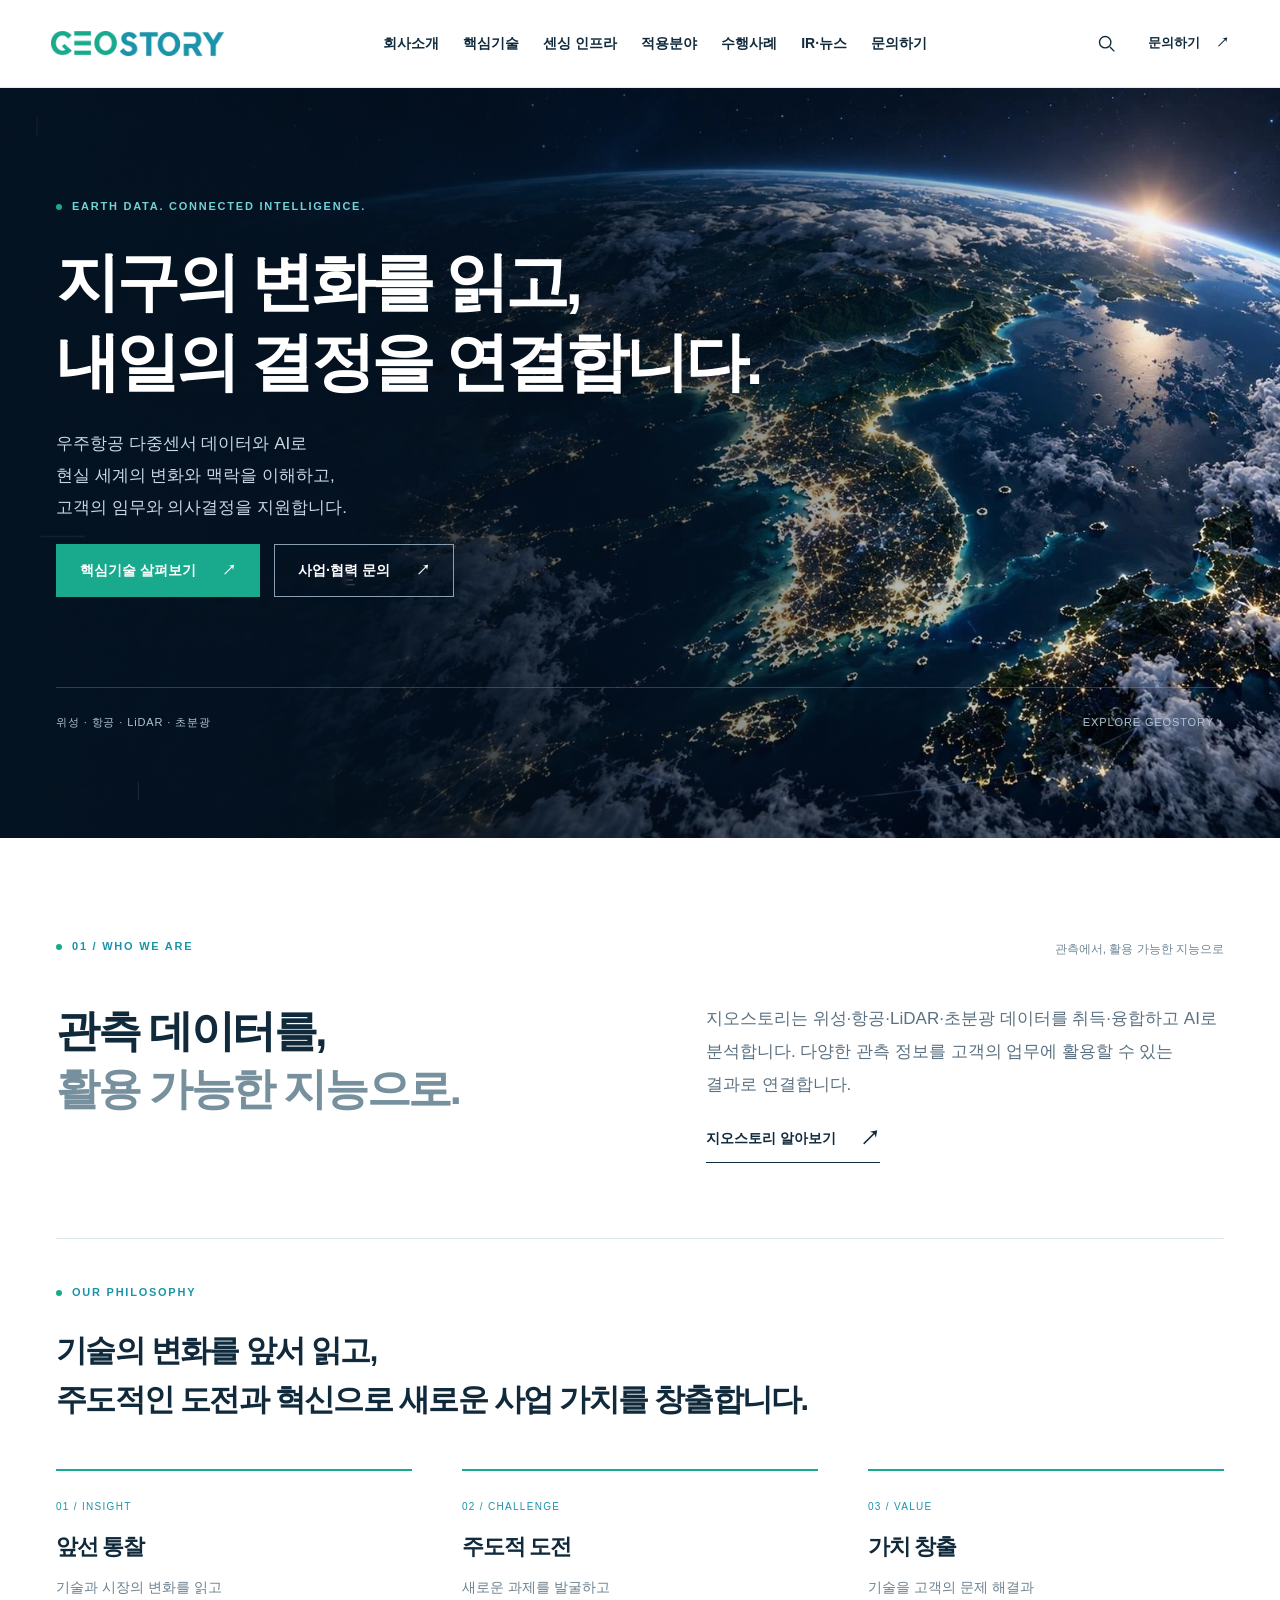
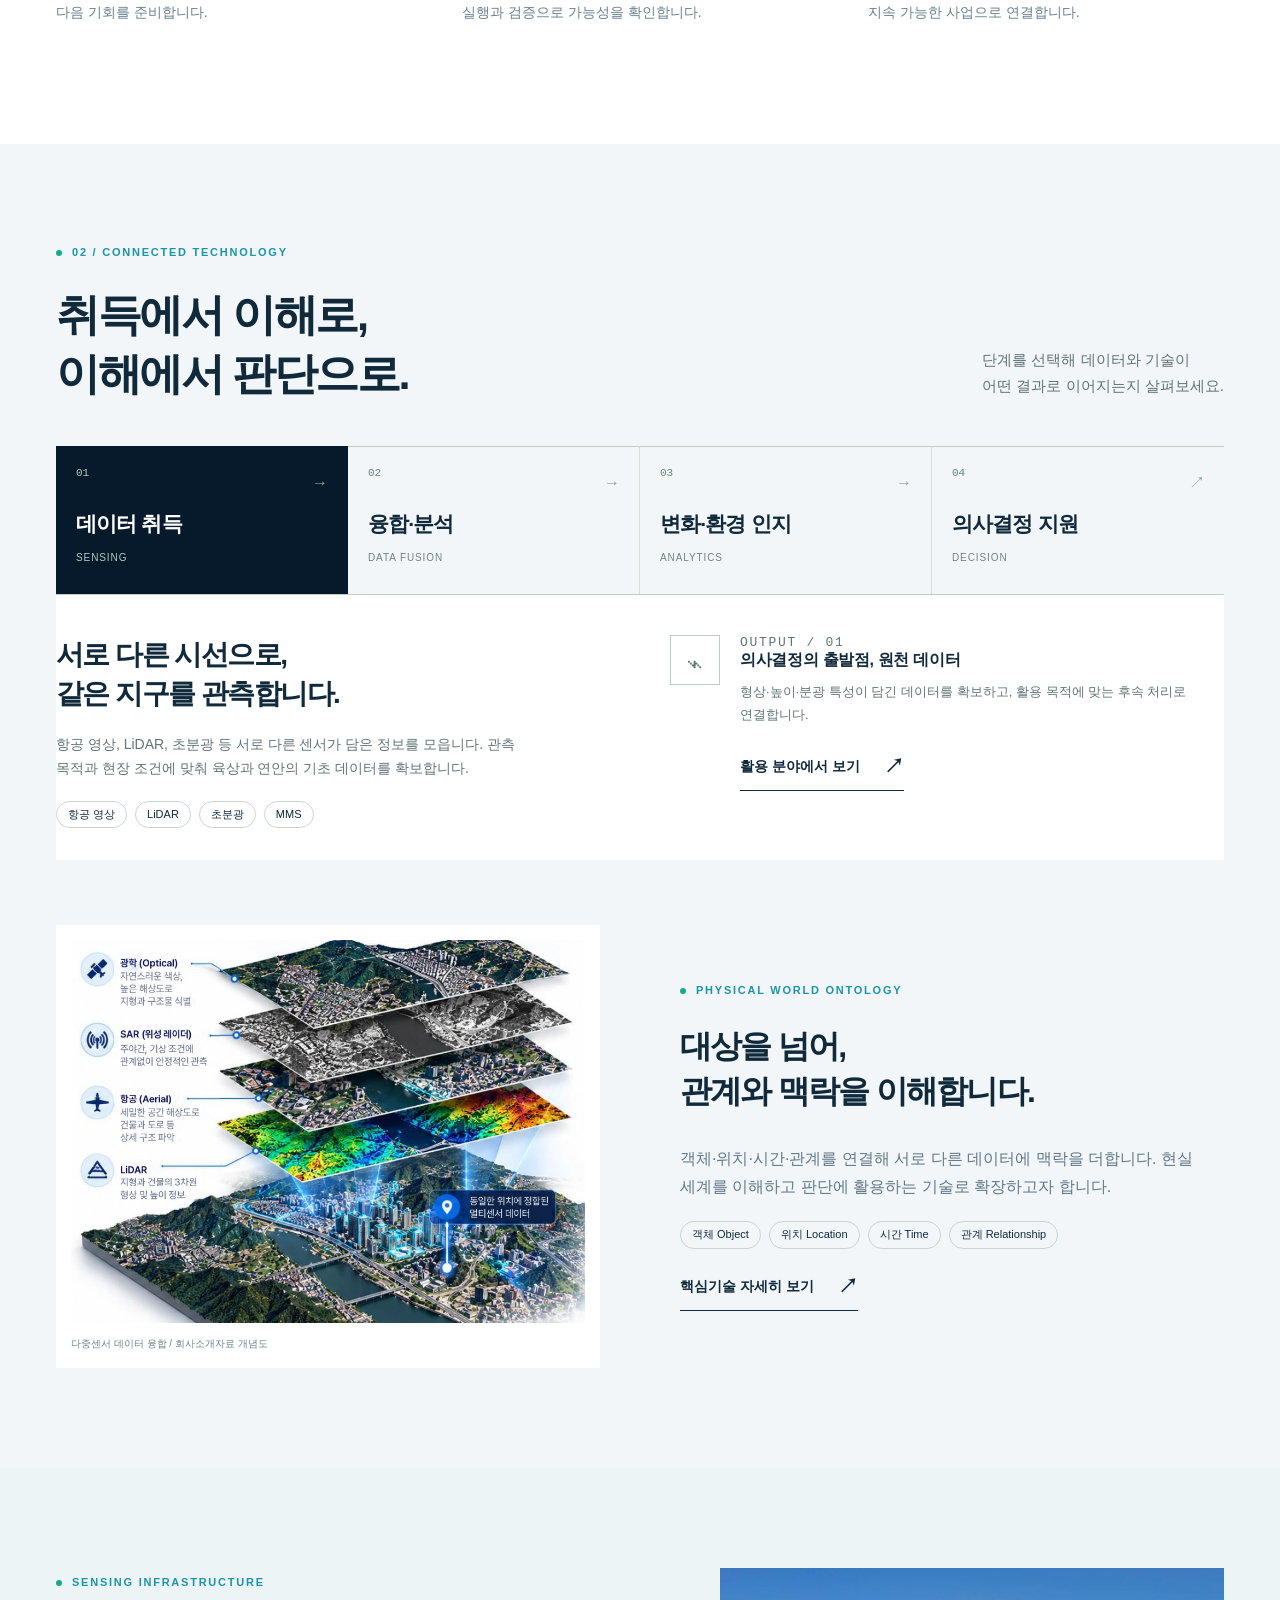
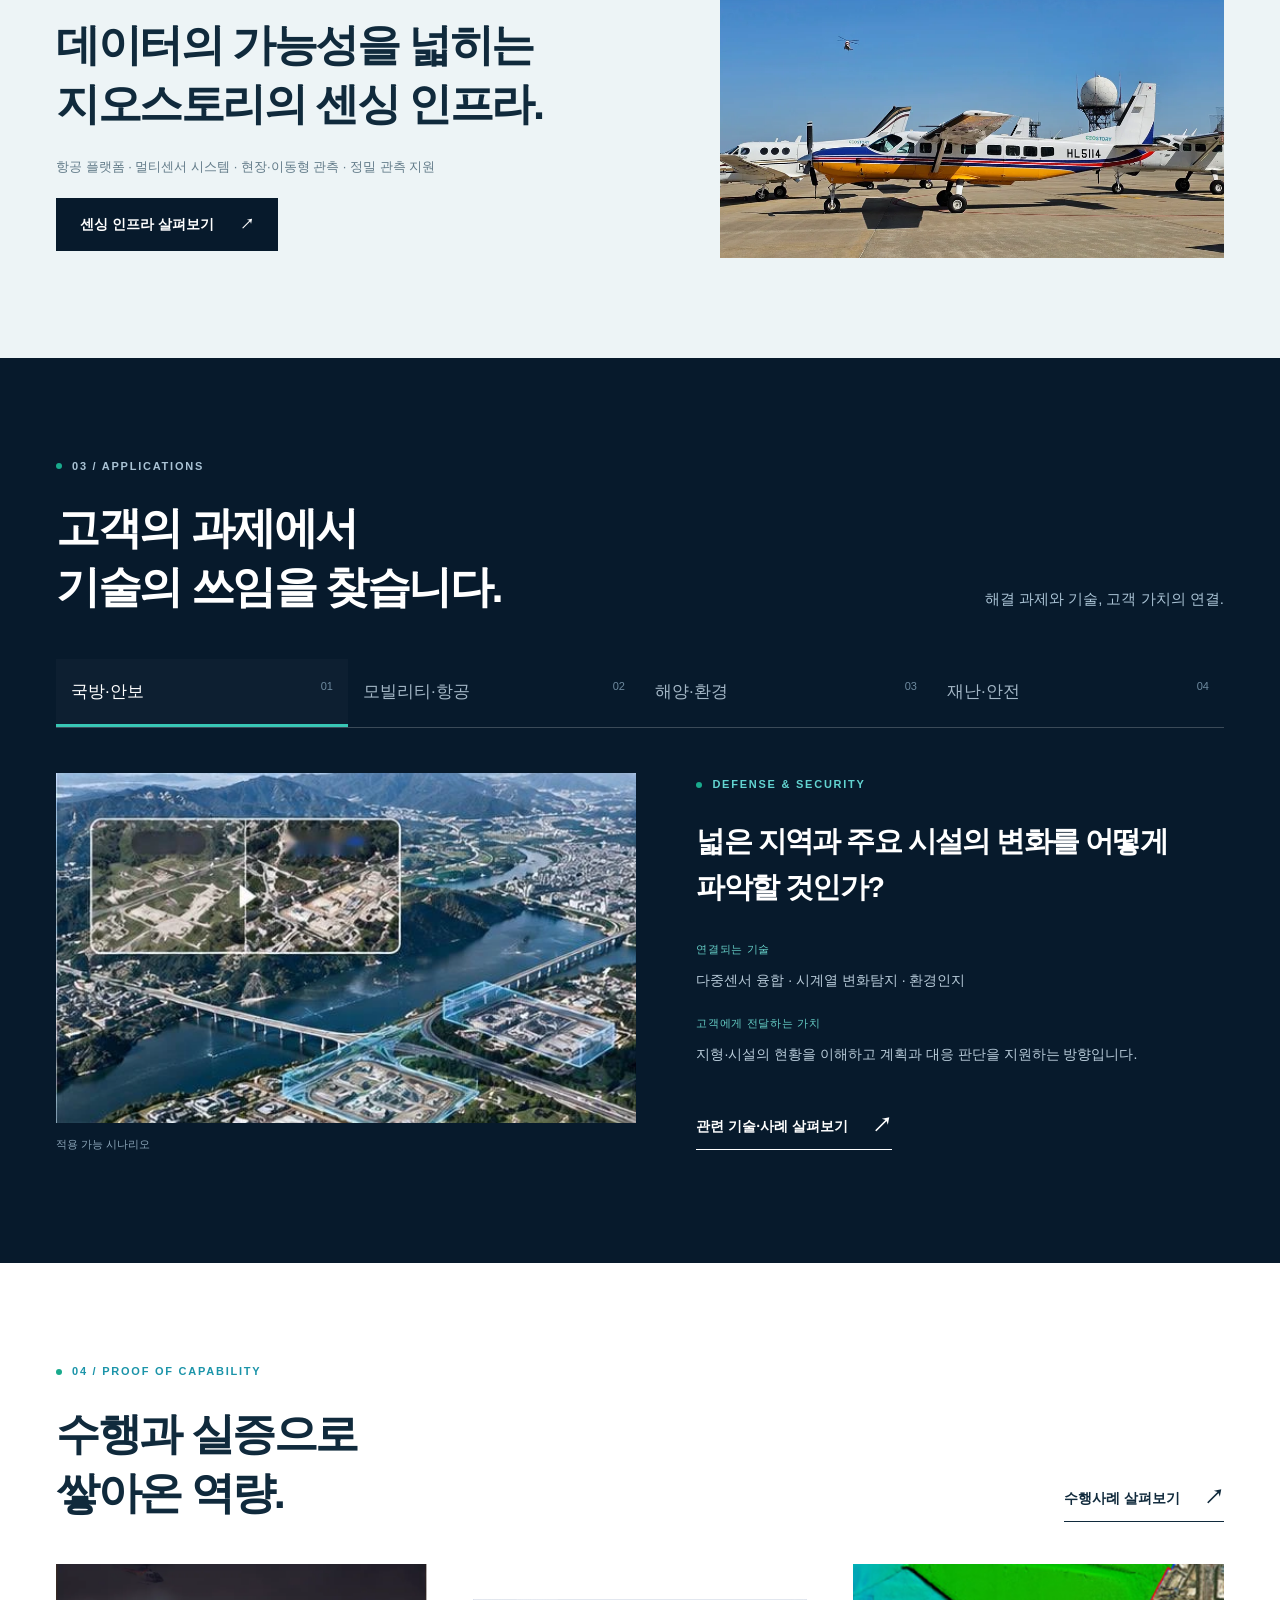
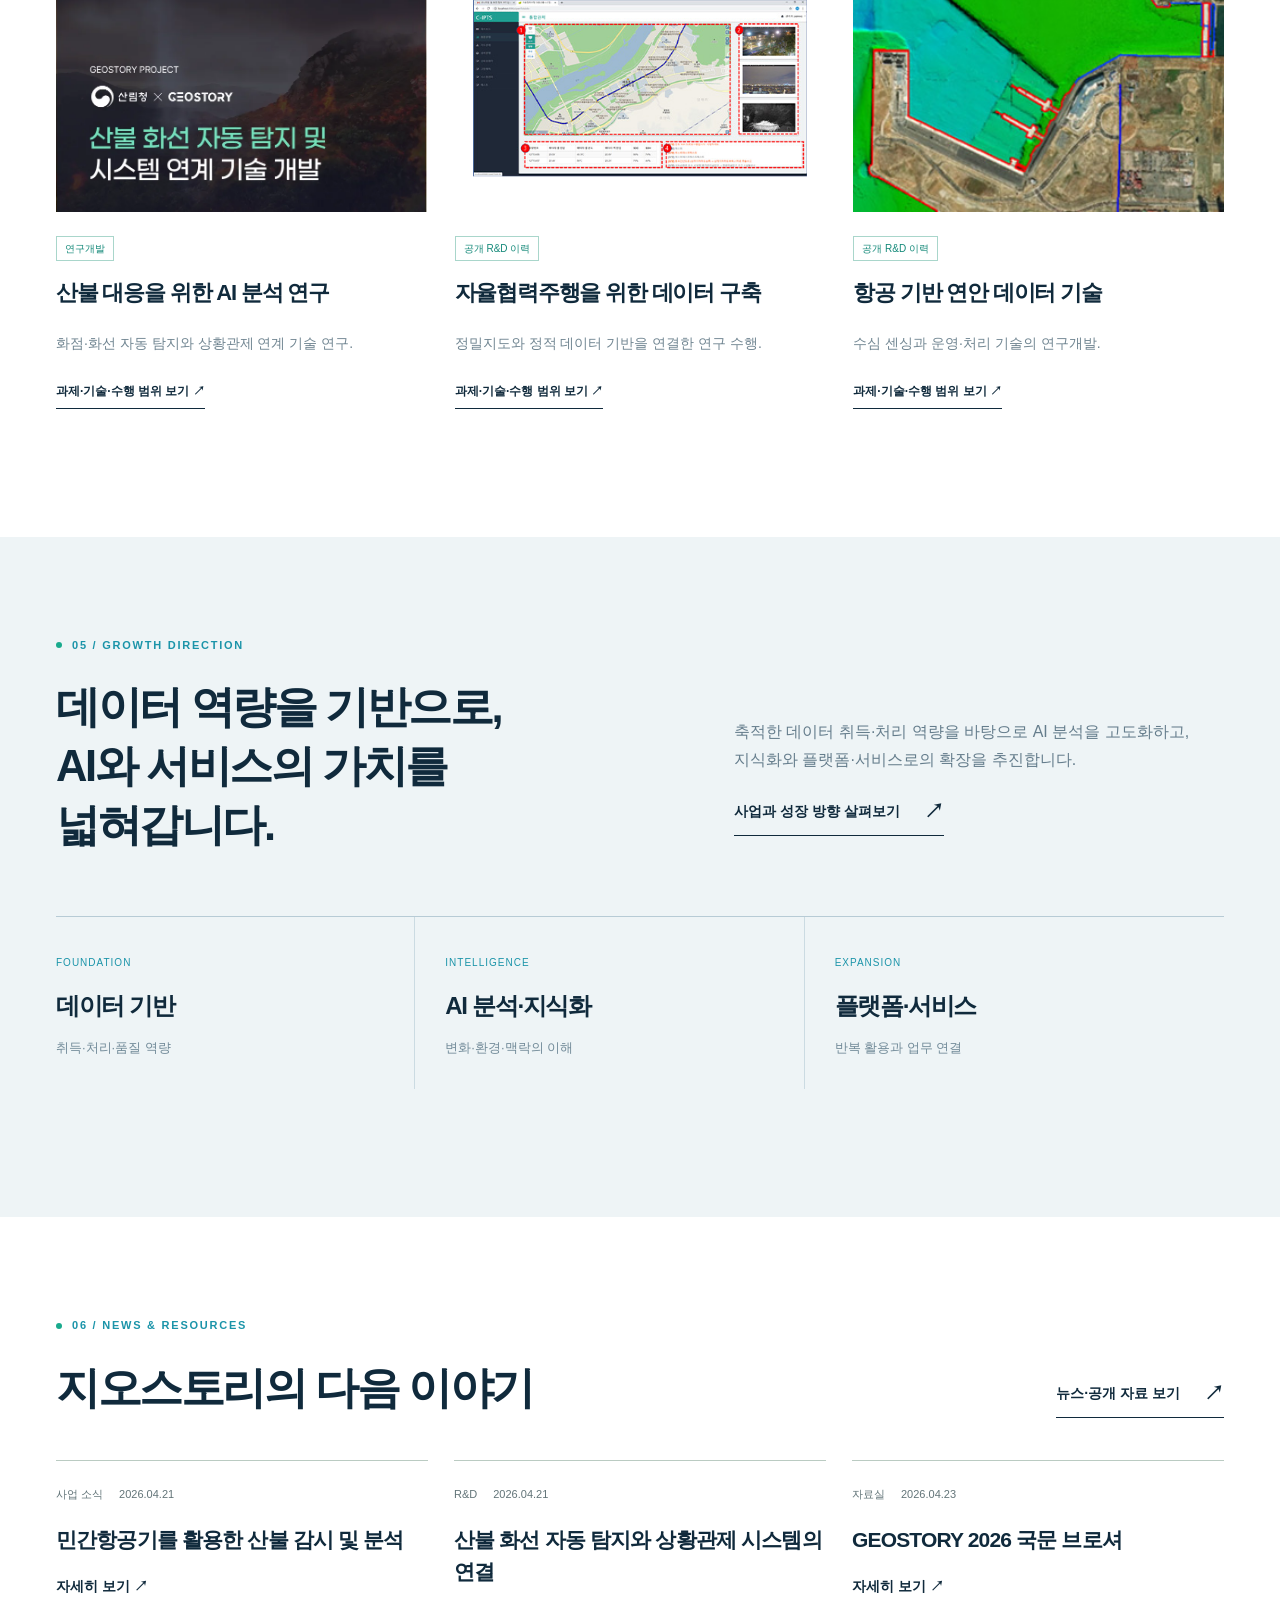
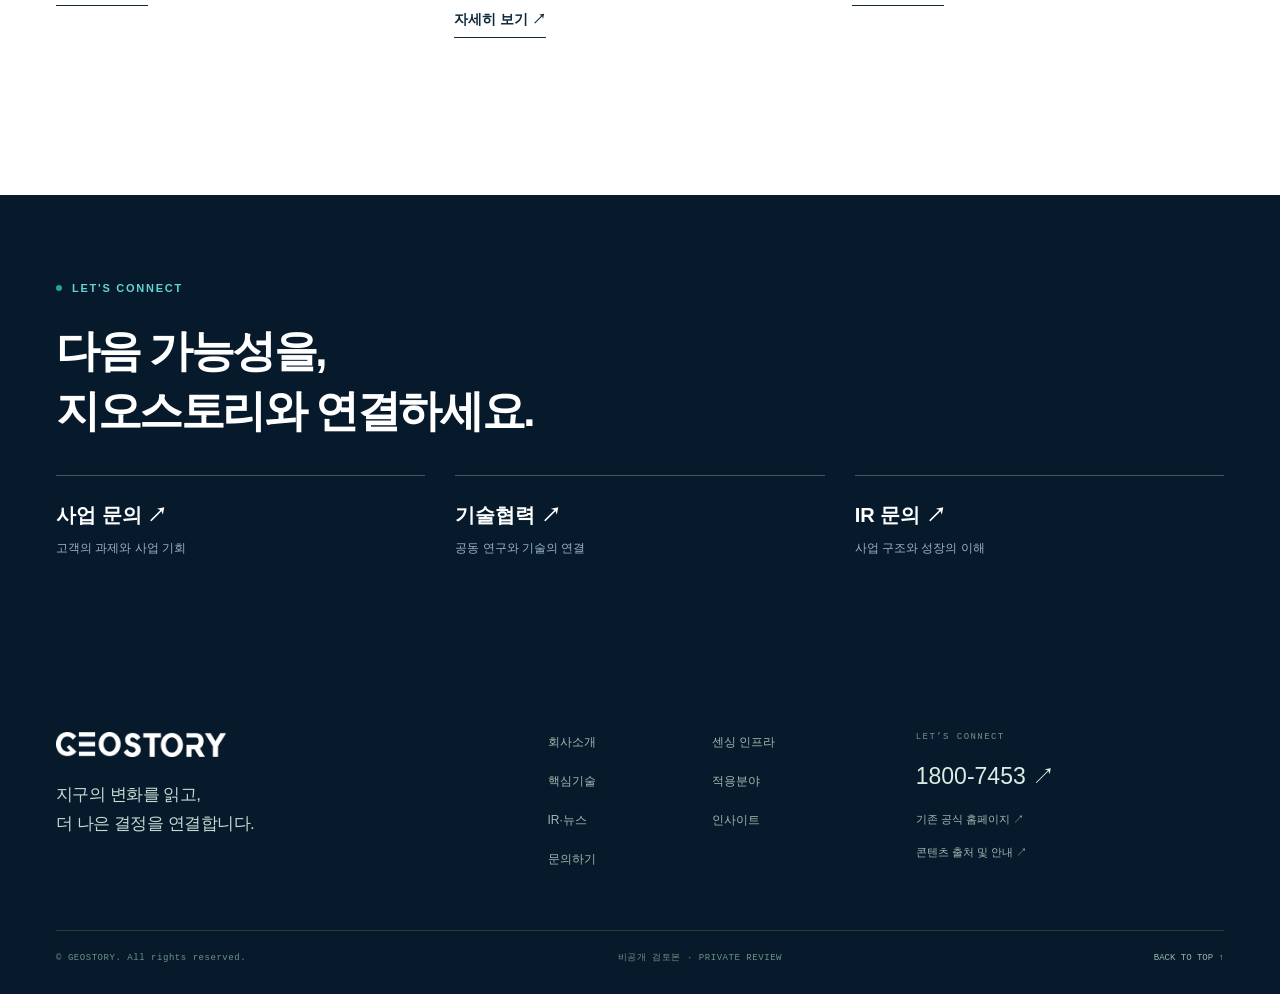
==== index.html @ 336d5f3b "Add files via upload" ====
<!doctype html>
<!--
지오스토리 홈페이지 / 초보자용 분리본
1. 화면의 문구 수정: 이 파일(index.html)에서 Ctrl+F로 찾습니다.
2. 사진 교체: images 폴더에서 같은 파일명으로 교체합니다.
3. 디자인: style.css / 동작: script.js (수정할 필요 없음)
4. 실행: 압축을 모두 풀고 index.html을 더블클릭합니다.
자세한 방법은 사용안내.txt를 읽어 주세요.
-->

<html lang="ko">
<head>
  <meta charset="UTF-8">
  <meta name="viewport" content="width=device-width,initial-scale=1">
  <meta name="theme-color" content="#071d24">
  <meta name="description" content="지오스토리의 멀티센서 기술, 데이터 융합, 분석과 의사결정의 연결. 사업과 성장 방향을 탐색하세요.">
  <meta name="robots" content="noindex,nofollow">
  <title>GEOSTORY | 지구의 변화를 읽다</title>
  <link rel="icon" type="image/svg+xml" href="[data-uri]">
  <link rel="stylesheet" href="style.css">
</head>
<body>
  <a class="skip-link" href="#main">본문으로 바로가기</a>
  <header class="header" id="header">
    <a class="brand" href="#/" aria-label="GEOSTORY 홈"><img src="images/logo.png" width="200" height="29" alt="GEOSTORY"></a>
    <nav class="desktop-nav" aria-label="주요 메뉴"><a href="#/story" data-nav="story">회사소개</a><a href="#/business" data-nav="business">핵심기술</a><a href="#/infrastructure" data-nav="infrastructure">센싱 인프라</a><a href="#/solutions" data-nav="solutions">적용분야</a><a href="#/cases" data-nav="cases">수행사례</a><a href="#/ir" data-nav="ir">IR·뉴스</a><a href="#/contact" data-nav="contact">문의하기</a></nav>
    <div class="header-actions">
      <button class="icon-button search-open" aria-label="사이트 검색"><svg viewBox="0 0 24 24" aria-hidden="true"><circle cx="10.5" cy="10.5" r="6.5"/><path d="m16 16 5 5"/></svg></button>
      <a class="contact-link" href="#/contact">문의하기 <span aria-hidden="true">↗</span></a>
      <button class="icon-button menu-toggle" aria-label="메뉴 열기" aria-expanded="false" aria-controls="mobile-nav"><span></span><span></span></button>
    </div>
  </header>
  <nav id="mobile-nav" class="mobile-nav" aria-label="모바일 주요 메뉴" hidden><a href="#/story">회사소개<span>01</span></a><a href="#/business">핵심기술<span>02</span></a><a href="#/infrastructure">센싱 인프라<span>03</span></a><a href="#/solutions">적용분야<span>04</span></a><a href="#/cases">수행사례<span>05</span></a><a href="#/ir">IR·뉴스<span>06</span></a><a href="#/contact">문의하기<span>07</span></a></nav>
  <main id="main" tabindex="-1">

<!-- ████████████████████████████████████████████████████████████
     01. 메인(홈)   (주소: #/)
     ████████████████████████████████████████████████████████████ -->
<div class="page" data-page="home" data-title="지구의 변화를 읽다">
<div class="design-home">
  <section class="design-hero">
    <div class="wrap">
      <p class="eyebrow">EARTH DATA. CONNECTED INTELLIGENCE.</p>
      <h1>지구의 변화를 읽고,<br>내일의 결정을<br class="mobile-break"> 연결합니다.</h1>
      <p class="hero-description">우주항공 다중센서 데이터와 AI로<br>현실 세계의 변화와 맥락을 이해하고,<br>고객의 임무와 의사결정을 지원합니다.</p>
      <div class="btn-row"><a class="btn design-primary" href="#/business">핵심기술 살펴보기 <span aria-hidden="true">↗</span></a><a class="btn design-secondary" href="#/contact">사업·협력 문의 <span aria-hidden="true">↗</span></a></div>
      <div class="hero-bottomline"><span>위성 · 항공 · LiDAR · 초분광</span><a href="#/home/overview">EXPLORE GEOSTORY ↓</a></div>
    </div>
  </section>
  <section class="design-overview section" id="overview">
    <div class="wrap">
      <div class="section-head">
        <p class="eyebrow">01 / WHO WE ARE</p><span class="section-kicker">관측에서, 활용 가능한 지능으로</span>
      </div>
      <div class="overview-grid">
        <h2>관측 데이터를,<br><span>활용 가능한 지능으로.</span></h2>
        <div>
          <p>지오스토리는 위성·항공·LiDAR·초분광 데이터를 취득·융합하고 AI로 분석합니다. 다양한 관측 정보를 고객의 업무에 활용할 수 있는 결과로 연결합니다.</p><a class="text-link" href="#/story">지오스토리 알아보기 <span aria-hidden="true">↗</span></a>
        </div>
      </div>
      <div class="philosophy">
        <p class="eyebrow">OUR PHILOSOPHY</p>
        <h3>기술의 변화를 앞서 읽고,<br>주도적인 도전과 혁신으로 새로운 사업 가치를 창출합니다.</h3>
        <div class="value-columns">
          <article><span>01 / INSIGHT</span>
            <h4>앞선 통찰</h4>
            <p>기술과 시장의 변화를 읽고<br>다음 기회를 준비합니다.</p>
          </article>
          <article><span>02 / CHALLENGE</span>
            <h4>주도적 도전</h4>
            <p>새로운 과제를 발굴하고<br>실행과 검증으로 가능성을 확인합니다.</p>
          </article>
          <article><span>03 / VALUE</span>
            <h4>가치 창출</h4>
            <p>기술을 고객의 문제 해결과<br>지속 가능한 사업으로 연결합니다.</p>
          </article>
        </div>
      </div>
    </div>
  </section>
  <section class="section design-technology">
    <div class="wrap">
      <div class="section-head">
        <div>
          <p class="eyebrow">02 / CONNECTED TECHNOLOGY</p>
          <h2>취득에서 이해로,<br>이해에서 판단으로.</h2>
        </div>
        <p>단계를 선택해 데이터와 기술이<br>어떤 결과로 이어지는지 살펴보세요.</p>
      </div>
      <div class="chain-workspace">
        <div class="chain" role="tablist" aria-label="사업 가치사슬 단계">
          <button class="chain-step" id="stage-tab-0" role="tab" aria-selected="true" aria-controls="chain-panel" tabindex="0" data-stage="0"><span class="num">01</span><strong>데이터 취득</strong><small>SENSING</small></button>
          <button class="chain-step" id="stage-tab-1" role="tab" aria-selected="false" aria-controls="chain-panel" tabindex="-1" data-stage="1"><span class="num">02</span><strong>융합·분석</strong><small>DATA FUSION</small></button>
          <button class="chain-step" id="stage-tab-2" role="tab" aria-selected="false" aria-controls="chain-panel" tabindex="-1" data-stage="2"><span class="num">03</span><strong>변화·환경 인지</strong><small>ANALYTICS</small></button>
          <button class="chain-step" id="stage-tab-3" role="tab" aria-selected="false" aria-controls="chain-panel" tabindex="-1" data-stage="3"><span class="num">04</span><strong>의사결정 지원</strong><small>DECISION</small></button>
        </div>
        <div id="chain-panel" class="chain-panel" role="tabpanel" tabindex="0" aria-labelledby="stage-tab-0">
          <div data-panel="0">
            <div class="fade-in">
              <h3>서로 다른 시선으로,<br>같은 지구를 관측합니다.</h3>
              <p>항공 영상, LiDAR, 초분광 등 서로 다른 센서가 담은 정보를 모읍니다. 관측 목적과 현장 조건에 맞춰 육상과 연안의 기초 데이터를 확보합니다.</p>
              <div class="chip-list"><span>항공 영상</span><span>LiDAR</span><span>초분광</span><span>MMS</span></div>
            </div>
            <div class="stage-output fade-in"><span class="stage-icon" aria-hidden="true">⌁</span>
              <div>
                <p class="detail-label">OUTPUT / 01</p>
                <h4>의사결정의 출발점, 원천 데이터</h4>
                <p>형상·높이·분광 특성이 담긴 데이터를 확보하고, 활용 목적에 맞는 후속 처리로 연결합니다.</p>
                <div style="margin-top:22px"><a class="text-link" href="#/solutions/marine">활용 분야에서 보기 <span aria-hidden="true">↗</span></a></div>
              </div>
            </div>
          </div>
          <div data-panel="1" hidden="">
            <div class="fade-in">
              <h3>흩어진 데이터를,<br>연결 가능한 정보로.</h3>
              <p>복사·대기·기하 보정과 정합, 모델링으로 센서 데이터를 활용 가능한 형태로 가공합니다. 지형과 객체의 정보를 구조화해 분석과 소프트웨어 활용의 기반을 만듭니다.</p>
              <div class="chip-list"><span>정사 보정</span><span>정합·모델링</span><span>3D 데이터</span><span>품질 관리</span></div>
            </div>
            <div class="stage-output fade-in"><span class="stage-icon" aria-hidden="true">⊞</span>
              <div>
                <p class="detail-label">OUTPUT / 02</p>
                <h4>분석할 수 있는 데이터 기반</h4>
                <p>정사영상, 수치표고자료, 3차원 모델 등 고객의 활용 환경에 맞는 성과물로 연결합니다.</p>
                <div style="margin-top:22px"><a class="text-link" href="#/solutions/mobility">활용 분야에서 보기 <span aria-hidden="true">↗</span></a></div>
              </div>
            </div>
          </div>
          <div data-panel="2" hidden="">
            <div class="fade-in">
              <h3>데이터 속 차이에서,<br>의미 있는 변화를 읽습니다.</h3>
              <p>초분광의 물질 특성과 AI 기반 분류·탐지 연구를 연결합니다. 관측 데이터를 현장의 변화와 위험을 파악하는 정보로 발전시키는 단계입니다.</p>
              <div class="chip-list"><span>초분광 분석</span><span>피복 분류</span><span>변화 탐지</span><span>AI 연구</span></div>
            </div>
            <div class="stage-output fade-in"><span class="stage-icon" aria-hidden="true">⌕</span>
              <div>
                <p class="detail-label">OUTPUT / 03</p>
                <h4>무엇이, 어디에서 달라졌는가</h4>
                <p>농작물·산림·연안 등의 특성을 분류하고, 산불 화점·화선 탐지처럼 현장 대응에 필요한 분석 기술을 연구합니다.</p>
                <div style="margin-top:22px"><a class="text-link" href="#/solutions/environment">활용 분야에서 보기 <span aria-hidden="true">↗</span></a></div>
              </div>
            </div>
          </div>
          <div data-panel="3" hidden="">
            <div class="fade-in">
              <h3>현장이 이해하고,<br>실제로 쓸 수 있는 결과로.</h3>
              <p>데이터와 분석 결과를 소프트웨어 및 업무 시스템과 연결합니다. 관제, 관리, 계획과 대응의 현장에서 정보가 사용되는 흐름을 지향합니다.</p>
              <div class="chip-list"><span>자체 소프트웨어</span><span>3D 시각화</span><span>관제 연계 연구</span><span>업무 활용</span></div>
            </div>
            <div class="stage-output fade-in"><span class="stage-icon" aria-hidden="true">↗</span>
              <div>
                <p class="detail-label">OUTPUT / 04</p>
                <h4>고객의 업무로 이어지는 가치</h4>
                <p>GeoM 등 자체 솔루션과 데이터 구축 경험을 바탕으로 활용 환경에 맞는 서비스를 제공합니다. 산불 상황관제 연계는 연구개발 목표입니다.</p>
                <div style="margin-top:22px"><a class="text-link" href="#/solutions/safety">활용 분야에서 보기 <span aria-hidden="true">↗</span></a></div>
              </div>
            </div>
          </div>
        </div>
      </div>
      <div class="tech-visual-row">
        <figure><img src="images/fusion.webp" alt="광학·SAR·항공·LiDAR 데이터 융합 개념도" loading="lazy">
          <figcaption>다중센서 데이터 융합 / 회사소개자료 개념도</figcaption>
        </figure>
        <div>
          <p class="eyebrow">PHYSICAL WORLD ONTOLOGY</p>
          <h3>대상을 넘어,<br>관계와 맥락을 이해합니다.</h3>
          <p>객체·위치·시간·관계를 연결해 서로 다른 데이터에 맥락을 더합니다. 현실 세계를 이해하고 판단에 활용하는 기술로 확장하고자 합니다.</p>
          <div class="chip-list"><span>객체 Object</span><span>위치 Location</span><span>시간 Time</span><span>관계 Relationship</span></div><a class="text-link" href="#/business">핵심기술 자세히 보기 <span aria-hidden="true">↗</span></a>
        </div>
      </div>
    </div>
  </section>
  <section class="infra-home section">
    <div class="wrap">
      <div>
        <p class="eyebrow">SENSING INFRASTRUCTURE</p>
        <h2>데이터의 가능성을 넓히는<br>지오스토리의 센싱 인프라.</h2>
        <p>항공 플랫폼 · 멀티센서 시스템 · 현장·이동형 관측 · 정밀 관측 지원</p><a class="btn btn-dark" href="#/infrastructure">센싱 인프라 살펴보기 <span aria-hidden="true">↗</span></a>
      </div><img src="images/equipment/29.webp" alt="지오스토리 항공 관측 플랫폼" loading="lazy">
    </div>
  </section>
  <section class="section design-applications">
    <div class="wrap">
      <div class="section-head">
        <div>
          <p class="eyebrow">03 / APPLICATIONS</p>
          <h2>고객의 과제에서<br>기술의 쓰임을 찾습니다.</h2>
        </div>
        <p>해결 과제와 기술, 고객 가치의 연결.</p>
      </div>
      <div class="design-tabs" role="tablist" aria-label="적용 분야">
        <button role="tab" id="field-tab-0" aria-selected="true" aria-controls="design-field-panel" tabindex="0" data-design-field="0">국방·안보<span>01</span></button>
        <button role="tab" id="field-tab-1" aria-selected="false" aria-controls="design-field-panel" tabindex="-1" data-design-field="1">모빌리티·항공<span>02</span></button>
        <button role="tab" id="field-tab-2" aria-selected="false" aria-controls="design-field-panel" tabindex="-1" data-design-field="2">해양·환경<span>03</span></button>
        <button role="tab" id="field-tab-3" aria-selected="false" aria-controls="design-field-panel" tabindex="-1" data-design-field="3">재난·안전<span>04</span></button>
      </div>
      <div id="design-field-panel" class="design-field-panel" role="tabpanel" aria-labelledby="field-tab-0">
        <div data-panel="0">
          <figure><img src="images/defense-scenario.webp" alt="국방·안보 활용 개념 이미지" loading="lazy">
            <figcaption>적용 가능 시나리오</figcaption>
          </figure>
          <div class="field-copy"><span class="eyebrow">DEFENSE &amp; SECURITY</span>
            <h3>넓은 지역과 주요 시설의 변화를 어떻게 파악할 것인가?</h3>
            <dl>
              <dt>연결되는 기술</dt>
              <dd>다중센서 융합 · 시계열 변화탐지 · 환경인지</dd>
              <dt>고객에게 전달하는 가치</dt>
              <dd>지형·시설의 현황을 이해하고 계획과 대응 판단을 지원하는 방향입니다.</dd>
            </dl><a class="text-link" href="#/business">관련 기술·사례 살펴보기 <span aria-hidden="true">↗</span></a>
          </div>
        </div>
        <div data-panel="1" hidden="">
          <figure><img src="images/mobility.jpg" alt="모빌리티·항공 활용 개념 이미지" loading="lazy">
            <figcaption>공개 연구·수행 영역</figcaption>
          </figure>
          <div class="field-copy"><span class="eyebrow">MOBILITY &amp; AVIATION</span>
            <h3>변화하는 이동 환경을 어떻게 데이터로 연결할 것인가?</h3>
            <dl>
              <dt>연결되는 기술</dt>
              <dd>항공·LiDAR 데이터 · 정밀지도 · 3차원 모델링</dd>
              <dt>고객에게 전달하는 가치</dt>
              <dd>이동과 운영에 필요한 데이터 기반을 구축하고 갱신하는 연구·수행 역량을 연결합니다.</dd>
            </dl><a class="text-link" href="#/solutions/mobility">관련 기술·사례 살펴보기 <span aria-hidden="true">↗</span></a>
          </div>
        </div>
        <div data-panel="2" hidden="">
          <figure><img src="images/marine-scenario.webp" alt="해양·환경 활용 개념 이미지" loading="lazy">
            <figcaption>수행 영역 · 이미지는 개념도</figcaption>
          </figure>
          <div class="field-copy"><span class="eyebrow">OCEAN &amp; ENVIRONMENT</span>
            <h3>육지와 바다의 경계, 환경의 변화를 어떻게 읽을 것인가?</h3>
            <dl>
              <dt>연결되는 기술</dt>
              <dd>항공 수심 센싱 · 초분광 분석 · 지형 데이터</dd>
              <dt>고객에게 전달하는 가치</dt>
              <dd>연안과 환경의 특성을 파악하고 관리에 활용할 수 있는 정보를 제공합니다.</dd>
            </dl><a class="text-link" href="#/solutions/marine">관련 기술·사례 살펴보기 <span aria-hidden="true">↗</span></a>
          </div>
        </div>
        <div data-panel="3" hidden="">
          <figure><img src="images/disaster-scenario.webp" alt="재난·안전 활용 개념 이미지" loading="lazy">
            <figcaption>연구개발 · 이미지는 개념도</figcaption>
          </figure>
          <div class="field-copy"><span class="eyebrow">DISASTER &amp; SAFETY</span>
            <h3>재난의 발생과 확산을 어떻게 빠르게 이해할 것인가?</h3>
            <dl>
              <dt>연결되는 기술</dt>
              <dd>AI 객체·변화탐지 · 센서 분석 · 상황관제 연계</dd>
              <dt>고객에게 전달하는 가치</dt>
              <dd>산불 탐지와 분석 연구를 통해 대응에 필요한 정보의 활용 가능성을 검증합니다.</dd>
            </dl><a class="text-link" href="#/solutions/safety">관련 기술·사례 살펴보기 <span aria-hidden="true">↗</span></a>
          </div>
        </div>
      </div>
    </div>
  </section>
  <section class="section design-cases">
    <div class="wrap">
      <div class="section-head">
        <div>
          <p class="eyebrow">04 / PROOF OF CAPABILITY</p>
          <h2>수행과 실증으로<br>쌓아온 역량.</h2>
        </div><a class="text-link" href="#/cases">수행사례 살펴보기 <span aria-hidden="true">↗</span></a>
      </div>
      <div class="case-design-grid"><a class="case-design-card" href="#/solutions/safety">
          <div class="case-photo"><img src="images/fire-ai.webp" alt="산불 대응을 위한 AI 분석 연구 소개 이미지" loading="lazy"></div><span class="case-status">연구개발</span>
          <h3>산불 대응을 위한 AI 분석 연구</h3>
          <p>화점·화선 자동 탐지와 상황관제 연계 기술 연구.</p><span class="text-link">과제·기술·수행 범위 보기 ↗</span>
        </a><a class="case-design-card" href="#/solutions/mobility">
          <div class="case-photo"><img src="images/mobility.jpg" alt="자율협력주행을 위한 데이터 구축 소개 이미지" loading="lazy"></div><span class="case-status">공개 R&amp;D 이력</span>
          <h3>자율협력주행을 위한 데이터 구축</h3>
          <p>정밀지도와 정적 데이터 기반을 연결한 연구 수행.</p><span class="text-link">과제·기술·수행 범위 보기 ↗</span>
        </a><a class="case-design-card" href="#/solutions/marine">
          <div class="case-photo"><img src="images/coast.jpg" alt="항공 기반 연안 데이터 기술 소개 이미지" loading="lazy"></div><span class="case-status">공개 R&amp;D 이력</span>
          <h3>항공 기반 연안 데이터 기술</h3>
          <p>수심 센싱과 운영·처리 기술의 연구개발.</p><span class="text-link">과제·기술·수행 범위 보기 ↗</span>
        </a></div>
      <p class="design-note"></p>
    </div>
  </section>
  <section class="section design-growth">
    <div class="wrap">
      <p class="eyebrow">05 / GROWTH DIRECTION</p>
      <div class="growth-head">
        <h2>데이터 역량을 기반으로,<br>AI와 서비스의 가치를<br>넓혀갑니다.</h2>
        <div>
          <p>축적한 데이터 취득·처리 역량을 바탕으로 AI 분석을 고도화하고, 지식화와 플랫폼·서비스로의 확장을 추진합니다.</p><a class="text-link" href="#/ir">사업과 성장 방향 살펴보기 <span aria-hidden="true">↗</span></a>
        </div>
      </div>
      <div class="growth-track">
        <div><small>FOUNDATION</small>
          <h3>데이터 기반</h3>
          <p>취득·처리·품질 역량</p>
        </div>
        <div><small>INTELLIGENCE</small>
          <h3>AI 분석·지식화</h3>
          <p>변화·환경·맥락의 이해</p>
        </div>
        <div><small>EXPANSION</small>
          <h3>플랫폼·서비스</h3>
          <p>반복 활용과 업무 연결</p>
        </div>
      </div>
      <p class="design-note"></p>
    </div>
  </section>
  <section class="section">
    <div class="wrap">
      <div class="section-head">
        <div>
          <p class="eyebrow">06 / NEWS &amp; RESOURCES</p>
          <h2>지오스토리의 다음 이야기</h2>
        </div><a class="text-link" href="#/insights">뉴스·공개 자료 보기 <span aria-hidden="true">↗</span></a>
      </div>
      <div class="grid-3 news-grid"><a class="news-card" href="#/solutions/safety">
          <div class="meta"><span>사업 소식</span><span>2026.04.21</span></div>
          <h3>민간항공기를 활용한 산불 감시 및 분석</h3><span class="text-link">자세히 보기 ↗</span>
        </a><a class="news-card" href="#/solutions/safety">
          <div class="meta"><span>R&amp;D</span><span>2026.04.21</span></div>
          <h3>산불 화선 자동 탐지와 상황관제 시스템의 연결</h3><span class="text-link">자세히 보기 ↗</span>
        </a><a class="news-card" href="#/ir">
          <div class="meta"><span>자료실</span><span>2026.04.23</span></div>
          <h3>GEOSTORY 2026 국문 브로셔</h3><span class="text-link">자세히 보기 ↗</span>
        </a></div>
    </div>
  </section>
  <section class="design-contact">
    <div class="wrap">
      <p class="eyebrow">LET'S CONNECT</p>
      <h2>다음 가능성을,<br>지오스토리와 연결하세요.</h2>
      <div class="contact-paths"><a href="#/contact"><strong>사업 문의 ↗</strong><span>고객의 과제와 사업 기회</span></a><a href="#/contact"><strong>기술협력 ↗</strong><span>공동 연구와 기술의 연결</span></a><a href="#/contact"><strong>IR 문의 ↗</strong><span>사업 구조와 성장의 이해</span></a></div>
    </div>
  </section>
</div>
</div>

<!-- ████████████████████████████████████████████████████████████
     02. 회사소개   (주소: #/story)
     ████████████████████████████████████████████████████████████ -->
<div class="page" data-page="story" data-title="회사소개" hidden>
<section class="page-cover">
  <div class="wrap">
    <div class="breadcrumb"><a href="#/">HOME</a><span>/</span><span>기업 이야기</span></div>
    <div class="cover-layout">
      <div>
        <p class="eyebrow">OUR STORY</p>
        <h1>연결의 기술로,<br>더 나은 내일을 만듭니다.</h1>
        <p class="lead">지오스토리의 출발점은 정확하고 신뢰할 수 있는 데이터입니다. 축적된 기술과 주도적인 도전과 혁신으로 새로운 사업 가치를 창출합니다.</p>
      </div><span class="page-marker">GEOSTORY / OUR STORY</span>
    </div>
  </div>
</section>
<nav class="subnav" aria-label="이 페이지 바로가기">
  <div class="wrap"><a href="#/story/purpose">존재 이유와 비전</a><a href="#/story/values">경영철학</a><a href="#/story/company">기업 개요</a><a href="#/story/brand">브랜드·CI</a></div>
</nav>
<section class="section" id="purpose">
  <div class="wrap">
    <p class="eyebrow">OUR PURPOSE</p>
    <p class="large-quote">현실을 정확하게 이해하는 일.<br>지오스토리의 <span class="accent">모든 연결은<br>그곳에서 시작됩니다.</span></p>
    <p class="quote-caption">공식 기업소개에 담긴 ‘정확한 정보, 신뢰할 수 있는 서비스’를 중심으로 재구성했습니다.</p>
    <div class="purpose-grid" style="margin-top:55px">
      <div class="purpose-block">
        <p class="eyebrow">MISSION / 존재 이유</p>
        <h3>정확한 데이터가<br>신뢰할 수 있는 판단으로.</h3>
        <p>하늘·땅·바다에서 얻은 원천 데이터와 가공·소프트웨어 기술을 연결해, 공공과 민간의 현장에 필요한 정보를 제공합니다.</p>
      </div>
      <div class="purpose-block" id="vision">
        <p class="eyebrow">VISION / 제안 비전</p>
        <h3>멀티센서 데이터로<br>지구의 변화를 읽는 기업.</h3>
        <p>관측을 넘어 분석과 서비스로 활용을 확장하고, 모든 것이 연결된 세상에서 더 나은 의사결정을 돕는 기업을 지향합니다.</p>
        <p class="small muted">비전 문구는 공개 사업 내용을 바탕으로 정리한 검토용 제안입니다.</p>
      </div>
    </div>
  </div>
</section>
<section class="section soft-section" id="values">
  <div class="wrap">
    <div class="section-head">
      <div>
        <p class="eyebrow">OUR PRINCIPLES</p>
        <h2>기술을 연결하는 기준</h2>
      </div>
      <p>기업소개와 안전보건 경영방침에서<br>찾은 지오스토리의 일하는 원칙입니다.</p>
    </div>
    <div class="values">
      <article class="value-item"><span class="value-num">01 / TRUST</span>
        <h3>정확함이 만드는 신뢰</h3>
        <p>원천 데이터부터 결과물까지, 활용 목적에 맞는 품질과 신뢰할 수 있는 서비스를 추구합니다.</p>
      </article>
      <article class="value-item"><span class="value-num">02 / INNOVATION</span>
        <h3>새로운 생각과 가치</h3>
        <p>축적된 노하우를 미래 기술과 연결합니다. 독창적인 아이디어로 고객의 문제를 바라보고 활용의 범위를 넓힙니다.</p>
      </article>
      <article class="value-item"><span class="value-num">03 / RESPONSIBILITY</span>
        <h3>사람과 현장을 위한 책임</h3>
        <p>안전보건을 경영활동의 우선 원칙으로 삼고, 임직원·협력업체의 참여와 위험요인 개선을 추진합니다.</p>
      </article>
    </div>
    <p class="source-note">출처: <a class="" href="https://www.geostory.co.kr/about/management.html" target="_blank" rel="noopener noreferrer">안전보건 경영방침 (2024.06.21) <span aria-hidden="true">↗</span></a> · 공개 자료 기준. <a class="" href="#/sources">출처 안내 <span aria-hidden="true">↗</span></a></p>
  </div>
</section>
<section class="section" id="goals">
  <div class="wrap grid-2">
    <div>
      <p class="eyebrow">GOALS THAT CONNECT TO BUSINESS</p>
      <h2>회사의 방향이<br>사업의 실행으로 이어지도록.</h2>
      <p class="muted small">공개 역량과 연구 이력을 바탕으로 정리한 발전 방향입니다. 확정된 경영목표나 실적 전망을 의미하지 않습니다.</p><a class="text-link" href="#/ir">성장 방향 살펴보기 <span aria-hidden="true">↗</span></a>
    </div>
    <ol class="number-list">
      <li>
        <div>
          <h3>데이터의 신뢰를 높입니다.</h3>
          <p>멀티센서 관측과 처리·품질 역량을 연결합니다.<br>→ 관측 및 데이터 융합 사업</p>
        </div>
      </li>
      <li>
        <div>
          <h3>현장의 문제에 더 가까이 갑니다.</h3>
          <p>분석과 AI 연구를 재난·환경의 수요와 연결합니다.<br>→ 분석 및 활용 분야 확장</p>
        </div>
      </li>
      <li>
        <div>
          <h3>정보가 계속 쓰이도록 만듭니다.</h3>
          <p>데이터와 소프트웨어를 고객의 업무에 연결합니다.<br>→ 솔루션 활용 및 서비스 발전</p>
        </div>
      </li>
    </ol>
  </div>
</section>
<section class="section soft-section" id="company">
  <div class="wrap grid-2">
    <div>
      <p class="eyebrow">COMPANY AT A GLANCE</p>
      <h2>지오스토리</h2>
      <p class="muted">하늘, 땅, 바다의 데이터와<br>가공·분석·소프트웨어를 연결하는 기업.</p><a class="text-link" href="#/business">우리의 사업 살펴보기 <span aria-hidden="true">↗</span></a>
    </div>
    <div>
      <table class="fact-table">
        <caption class="sr-only">지오스토리 기업 개요</caption>
        <tbody>
          <tr>
            <th scope="row">회사명</th>
            <td>주식회사 지오스토리</td>
          </tr>
          <tr>
            <th scope="row">설립일</th>
            <td>2012년 7월 30일</td>
          </tr>
          <tr>
            <th scope="row">대표이사</th>
            <td>김승용</td>
          </tr>
          <tr>
            <th scope="row">대표번호</th>
            <td><a href="tel:18007453">1800-7453</a></td>
          </tr>
          <tr>
            <th scope="row">주요 역량</th>
            <td>멀티센서 관측 · 데이터 구축<br>초분광 분석 · 소프트웨어 개발</td>
          </tr>
        </tbody>
      </table>
      <p class="source-note">출처: <a class="" href="https://www.geostory.co.kr/about/intro.html" target="_blank" rel="noopener noreferrer">기업소개 <span aria-hidden="true">↗</span></a> · 공개 자료 기준. <a class="" href="#/sources">출처 안내 <span aria-hidden="true">↗</span></a></p>
    </div>
  </div>
</section>
<section class="section" id="brand">
  <div class="wrap grid-2">
    <div>
      <p class="eyebrow">OUR IDENTITY</p>
      <h2>브랜드가 담은 연결</h2>
      <p class="muted small">기하학적인 형태로 데이터와 솔루션의 전문성을 표현한 지오스토리의 심벌. 공식 CI 색상을 사이트 전반의 시각적 기준으로 사용했습니다.</p><a class="text-link" href="https://www.geostory.co.kr/about/ci.html" target="_blank" rel="noopener noreferrer">공식 CI 안내·원본 다운로드 <span aria-hidden="true">↗</span></a>
    </div>
    <div>
      <div class="brand-preview"><img src="images/logo.png" alt="지오스토리 공식 CI" width="200" height="29"></div>
      <div class="brand-palette">
        <div class="color-swatch" style="background:#19aa8d"><span>GEOSTORY GREEN</span><span>#19AA8D</span></div>
        <div class="color-swatch" style="background:#1b94a9"><span>GEOSTORY BLUE</span><span>#1B94A9</span></div>
        <div class="color-swatch" style="background:#6d6e71"><span>GEOSTORY GRAY</span><span>#6D6E71</span></div>
      </div>
    </div>
  </div>
</section>
<section class="cta-band">
  <div class="wrap">
    <div>
      <h2>새로운 가능성을 함께 연결하세요.</h2>
      <p>사업의 시작부터 활용까지, 지오스토리와 이야기해 보세요.</p>
    </div><a class="btn btn-dark" href="#/contact">문의하기 <span aria-hidden="true">↗</span></a>
  </div>
</section>
</div>

<!-- ████████████████████████████████████████████████████████████
     03. 핵심기술   (주소: #/business)
     ████████████████████████████████████████████████████████████ -->
<div class="page" data-page="business" data-title="핵심기술" hidden>
<section class="page-cover">
  <div class="wrap">
    <div class="breadcrumb"><a href="#/">HOME</a><span>/</span><span>사업의 연결</span></div>
    <div class="cover-layout">
      <div>
        <p class="eyebrow">CONNECTED BUSINESS</p>
        <h1>데이터에서 시작해,<br>고객의 가치까지 연결합니다.</h1>
        <p class="lead">관측, 데이터 융합, 분석, 의사결정. 개별 기술을 하나의 흐름으로 묶어 지오스토리의 사업 구조를 이해해 보세요.</p>
      </div><span class="page-marker">GEOSTORY / CONNECTED BUSINESS</span>
    </div>
  </div>
</section>
<nav class="subnav" aria-label="이 페이지 바로가기">
  <div class="wrap"><a href="#/business/explorer">가치사슬 탐색</a><a href="#/business/capabilities">단계별 역량</a><a href="#/business/technology">기술·인프라</a></div>
</nav>
<section class="section soft-section" id="explorer">
  <div class="wrap">
    <div class="section-head">
      <div>
        <p class="eyebrow">INTERACTIVE VALUE CHAIN</p>
        <h2>어디에서 어떤 가치가 만들어질까요?</h2>
      </div>
      <p>단계를 선택하면 핵심 역량과<br>고객에게 전달되는 결과를 확인할 수 있습니다.</p>
    </div>
    <div class="chain-workspace">
      <div class="chain" role="tablist" aria-label="사업 가치사슬 단계">
        <button class="chain-step" id="stage-tab-0" role="tab" aria-selected="true" aria-controls="chain-panel" tabindex="0" data-stage="0"><span class="num">01</span><strong>데이터 취득</strong><small>SENSING</small></button>
        <button class="chain-step" id="stage-tab-1" role="tab" aria-selected="false" aria-controls="chain-panel" tabindex="-1" data-stage="1"><span class="num">02</span><strong>융합·분석</strong><small>DATA FUSION</small></button>
        <button class="chain-step" id="stage-tab-2" role="tab" aria-selected="false" aria-controls="chain-panel" tabindex="-1" data-stage="2"><span class="num">03</span><strong>변화·환경 인지</strong><small>ANALYTICS</small></button>
        <button class="chain-step" id="stage-tab-3" role="tab" aria-selected="false" aria-controls="chain-panel" tabindex="-1" data-stage="3"><span class="num">04</span><strong>의사결정 지원</strong><small>DECISION</small></button>
      </div>
      <div id="chain-panel" class="chain-panel" role="tabpanel" tabindex="0" aria-labelledby="stage-tab-0">
        <div data-panel="0">
          <div class="fade-in">
            <h3>서로 다른 시선으로,<br>같은 지구를 관측합니다.</h3>
            <p>항공 영상, LiDAR, 초분광 등 서로 다른 센서가 담은 정보를 모읍니다. 관측 목적과 현장 조건에 맞춰 육상과 연안의 기초 데이터를 확보합니다.</p>
            <div class="chip-list"><span>항공 영상</span><span>LiDAR</span><span>초분광</span><span>MMS</span></div>
          </div>
          <div class="stage-output fade-in"><span class="stage-icon" aria-hidden="true">⌁</span>
            <div>
              <p class="detail-label">OUTPUT / 01</p>
              <h4>의사결정의 출발점, 원천 데이터</h4>
              <p>형상·높이·분광 특성이 담긴 데이터를 확보하고, 활용 목적에 맞는 후속 처리로 연결합니다.</p>
              <div style="margin-top:22px"><a class="text-link" href="#/solutions/marine">활용 분야에서 보기 <span aria-hidden="true">↗</span></a></div>
            </div>
          </div>
        </div>
        <div data-panel="1" hidden="">
          <div class="fade-in">
            <h3>흩어진 데이터를,<br>연결 가능한 정보로.</h3>
            <p>복사·대기·기하 보정과 정합, 모델링으로 센서 데이터를 활용 가능한 형태로 가공합니다. 지형과 객체의 정보를 구조화해 분석과 소프트웨어 활용의 기반을 만듭니다.</p>
            <div class="chip-list"><span>정사 보정</span><span>정합·모델링</span><span>3D 데이터</span><span>품질 관리</span></div>
          </div>
          <div class="stage-output fade-in"><span class="stage-icon" aria-hidden="true">⊞</span>
            <div>
              <p class="detail-label">OUTPUT / 02</p>
              <h4>분석할 수 있는 데이터 기반</h4>
              <p>정사영상, 수치표고자료, 3차원 모델 등 고객의 활용 환경에 맞는 성과물로 연결합니다.</p>
              <div style="margin-top:22px"><a class="text-link" href="#/solutions/mobility">활용 분야에서 보기 <span aria-hidden="true">↗</span></a></div>
            </div>
          </div>
        </div>
        <div data-panel="2" hidden="">
          <div class="fade-in">
            <h3>데이터 속 차이에서,<br>의미 있는 변화를 읽습니다.</h3>
            <p>초분광의 물질 특성과 AI 기반 분류·탐지 연구를 연결합니다. 관측 데이터를 현장의 변화와 위험을 파악하는 정보로 발전시키는 단계입니다.</p>
            <div class="chip-list"><span>초분광 분석</span><span>피복 분류</span><span>변화 탐지</span><span>AI 연구</span></div>
          </div>
          <div class="stage-output fade-in"><span class="stage-icon" aria-hidden="true">⌕</span>
            <div>
              <p class="detail-label">OUTPUT / 03</p>
              <h4>무엇이, 어디에서 달라졌는가</h4>
              <p>농작물·산림·연안 등의 특성을 분류하고, 산불 화점·화선 탐지처럼 현장 대응에 필요한 분석 기술을 연구합니다.</p>
              <div style="margin-top:22px"><a class="text-link" href="#/solutions/environment">활용 분야에서 보기 <span aria-hidden="true">↗</span></a></div>
            </div>
          </div>
        </div>
        <div data-panel="3" hidden="">
          <div class="fade-in">
            <h3>현장이 이해하고,<br>실제로 쓸 수 있는 결과로.</h3>
            <p>데이터와 분석 결과를 소프트웨어 및 업무 시스템과 연결합니다. 관제, 관리, 계획과 대응의 현장에서 정보가 사용되는 흐름을 지향합니다.</p>
            <div class="chip-list"><span>자체 소프트웨어</span><span>3D 시각화</span><span>관제 연계 연구</span><span>업무 활용</span></div>
          </div>
          <div class="stage-output fade-in"><span class="stage-icon" aria-hidden="true">↗</span>
            <div>
              <p class="detail-label">OUTPUT / 04</p>
              <h4>고객의 업무로 이어지는 가치</h4>
              <p>GeoM 등 자체 솔루션과 데이터 구축 경험을 바탕으로 활용 환경에 맞는 서비스를 제공합니다. 산불 상황관제 연계는 연구개발 목표입니다.</p>
              <div style="margin-top:22px"><a class="text-link" href="#/solutions/safety">활용 분야에서 보기 <span aria-hidden="true">↗</span></a></div>
            </div>
          </div>
        </div>
      </div>
    </div>
  </div>
</section>
<div class="infra-shortcut wrap"><a class="text-link" href="#/infrastructure">데이터 역량을 뒷받침하는 센싱 인프라 살펴보기 <span aria-hidden="true">↗</span></a></div>
<section class="section" id="capabilities">
  <div class="wrap">
    <p class="eyebrow">CAPABILITY → DELIVERABLE → USE</p>
    <h2>기술, 결과물, 활용의 연결</h2>
    <article class="business-detail" id="capability-sensing">
      <div>
        <p class="detail-label">01 / SENSING</p>
        <h3>데이터 취득</h3>
        <p>항공 영상, LiDAR, 초분광 등 서로 다른 센서가 담은 정보를 모읍니다. 관측 목적과 현장 조건에 맞춰 육상과 연안의 기초 데이터를 확보합니다.</p>
      </div>
      <div>
        <div class="deliverables">
          <div class="deliverable"><small>DELIVERABLE</small><strong>항공 영상 원시 데이터</strong></div>
          <div class="deliverable"><small>DELIVERABLE</small><strong>육상·연안 포인트 클라우드</strong></div>
        </div>
        <p class="small" style="margin:20px 0">형상·높이·분광 특성이 담긴 데이터를 확보하고, 활용 목적에 맞는 후속 처리로 연결합니다.</p><a class="text-link" href="#/solutions/marine">고객의 활용으로 이어 보기 <span aria-hidden="true">↗</span></a>
      </div>
    </article>
    <article class="business-detail" id="capability-fusion">
      <div>
        <p class="detail-label">02 / DATA FUSION</p>
        <h3>융합·분석</h3>
        <p>복사·대기·기하 보정과 정합, 모델링으로 센서 데이터를 활용 가능한 형태로 가공합니다. 지형과 객체의 정보를 구조화해 분석과 소프트웨어 활용의 기반을 만듭니다.</p>
      </div>
      <div>
        <div class="deliverables">
          <div class="deliverable"><small>DELIVERABLE</small><strong>정사영상·표고자료</strong></div>
          <div class="deliverable"><small>DELIVERABLE</small><strong>3차원 모델·정밀지도</strong></div>
        </div>
        <p class="small" style="margin:20px 0">정사영상, 수치표고자료, 3차원 모델 등 고객의 활용 환경에 맞는 성과물로 연결합니다.</p><a class="text-link" href="#/solutions/mobility">고객의 활용으로 이어 보기 <span aria-hidden="true">↗</span></a>
      </div>
    </article>
    <article class="business-detail" id="capability-analysis">
      <div>
        <p class="detail-label">03 / ANALYTICS</p>
        <h3>변화·환경 인지</h3>
        <p>초분광의 물질 특성과 AI 기반 분류·탐지 연구를 연결합니다. 관측 데이터를 현장의 변화와 위험을 파악하는 정보로 발전시키는 단계입니다.</p>
      </div>
      <div>
        <div class="deliverables">
          <div class="deliverable"><small>DELIVERABLE</small><strong>피복 분류·환경 분석</strong></div>
          <div class="deliverable"><small>DELIVERABLE</small><strong>탐지·변화 정보</strong></div>
        </div>
        <p class="small" style="margin:20px 0">농작물·산림·연안 등의 특성을 분류하고, 산불 화점·화선 탐지처럼 현장 대응에 필요한 분석 기술을 연구합니다.</p><a class="text-link" href="#/solutions/environment">고객의 활용으로 이어 보기 <span aria-hidden="true">↗</span></a>
      </div>
    </article>
    <article class="business-detail" id="capability-decision">
      <div>
        <p class="detail-label">04 / DECISION</p>
        <h3>의사결정 지원</h3>
        <p>데이터와 분석 결과를 소프트웨어 및 업무 시스템과 연결합니다. 관제, 관리, 계획과 대응의 현장에서 정보가 사용되는 흐름을 지향합니다.</p>
      </div>
      <div>
        <div class="deliverables">
          <div class="deliverable"><small>DELIVERABLE</small><strong>3D 시각화·업무 솔루션</strong></div>
          <div class="deliverable"><small>DELIVERABLE</small><strong>관제 연계 기술 연구</strong></div>
        </div>
        <p class="small" style="margin:20px 0">GeoM 등 자체 솔루션과 데이터 구축 경험을 바탕으로 활용 환경에 맞는 서비스를 제공합니다. 산불 상황관제 연계는 연구개발 목표입니다.</p><a class="text-link" href="#/solutions/safety">고객의 활용으로 이어 보기 <span aria-hidden="true">↗</span></a>
      </div>
    </article>
  </div>
</section>
<section class="section dark-section">
  <div class="wrap">
    <p class="eyebrow">WHY CONNECTION MATTERS</p>
    <h2>하나의 관측,<br>여러 산업의 가능성.</h2>
    <p class="light" style="max-width:630px;font-size:15px">센서와 처리 기술은 특정 장비에 머무르지 않습니다. 재난의 위험, 환경의 상태, 도시의 형상과 연안의 변화를 이해하는 데이터 기반으로 이어집니다.</p>
    <div class="metric-ribbon">
      <div><strong>멀티센서</strong>
        <p>형상·높이·분광의 서로 다른 정보</p>
      </div>
      <div><strong>전 과정</strong>
        <p>데이터 생산부터 솔루션까지</p>
      </div>
      <div><strong>활용의 확장</strong>
        <p>재난·환경·모빌리티·해양</p>
      </div>
    </div>
    <div style="margin-top:35px"><a class="btn btn-light" href="#/solutions">활용 분야 탐색 <span aria-hidden="true">↗</span></a></div>
  </div>
</section>
<section class="section" id="technology">
  <div class="wrap">
    <div class="section-head">
      <div>
        <p class="eyebrow">TECHNOLOGY FOUNDATION</p>
        <h2>사업을 뒷받침하는 기반</h2>
      </div>
      <p>장비와 제품은 사업의 목적을<br>실현하는 기술 기반으로 소개합니다.</p>
    </div>
    <details class="capability-details">
      <summary>관측 인프라 · 항공 영상 / LiDAR / 초분광 / MMS</summary>
      <div class="details-body">육상과 연안 등 현장 조건에 맞는 센서 데이터를 확보하는 기반입니다. 장비소개 페이지에서 장비의 종류와 공개 제원을 확인할 수 있습니다.<p style="margin:16px 0 0"><a class="text-link" href="#/equipment">장비소개·상세 제원 보기 <span aria-hidden="true">↗</span></a></p>
      </div>
    </details>
    <details class="capability-details">
      <summary>자체 소프트웨어 · GeoM / GeoModeler 등</summary>
      <div class="details-body">공식 홈페이지에 Geo3Di, GeoModeler, GeoM, GeoPhoto, Hyperspectral Analysis, GeoCadMap 등 자체 소프트웨어가 소개되어 있습니다. 제품의 세부 기능과 적용 범위는 각 공식 소개를 기준으로 확인합니다.<p style="margin:16px 0 0"><a class="text-link" href="https://www.geostory.co.kr/business/business_11__3.html" target="_blank" rel="noopener noreferrer">GeoM 공식 소개 <span aria-hidden="true">↗</span></a></p>
      </div>
    </details>
    <details class="capability-details">
      <summary>연구개발 · 현장 수요와 기술을 잇는 실증</summary>
      <div class="details-body">항공수심장비, 블루카본, 자율협력주행용 정밀지도, 초분광·AI 토지분류, 하천관리 기술 등 다양한 공개 연구 이력을 보유하고 있습니다. 연구 목표와 상용 서비스는 구분해 이해해야 합니다.<p style="margin:16px 0 0"><a class="text-link" href="https://www.geostory.co.kr/business/business_10.html" target="_blank" rel="noopener noreferrer">공개 R&amp;D 이력 <span aria-hidden="true">↗</span></a></p>
      </div>
    </details>
    <p class="source-note">출처: <a class="" href="https://www.geostory.co.kr/main/main.html" target="_blank" rel="noopener noreferrer">공식 사업·솔루션 소개 <span aria-hidden="true">↗</span></a> · 공개 자료 기준. <a class="" href="#/sources">출처 안내 <span aria-hidden="true">↗</span></a></p>
  </div>
</section>
<section class="cta-band">
  <div class="wrap">
    <div>
      <h2>새로운 가능성을 함께 연결하세요.</h2>
      <p>사업의 시작부터 활용까지, 지오스토리와 이야기해 보세요.</p>
    </div><a class="btn btn-dark" href="#/contact">문의하기 <span aria-hidden="true">↗</span></a>
  </div>
</section>
</div>

<!-- ████████████████████████████████████████████████████████████
     04. 센싱 인프라  ※ 문구 수정 예정 구간   (주소: #/infrastructure)
     ████████████████████████████████████████████████████████████ -->
<div class="page" data-page="infrastructure" data-title="센싱 인프라" hidden>
<section class="page-cover">
  <div class="wrap">
    <div class="breadcrumb"><a href="#/">HOME</a><span>/</span><span>센싱 인프라</span></div>
    <div class="cover-layout">
      <div>
        <p class="eyebrow">SENSING INFRASTRUCTURE</p>
        <h1>더 넓게 관측하고,<br>더 깊이 이해하는 기반.</h1>
        <p class="lead">항공 플랫폼과 다중센서 시스템, 현장 관측과 정밀 지원 기반. 지오스토리의 데이터 역량을 뒷받침하는 센싱 인프라를 소개합니다.</p>
      </div><span class="page-marker">GEOSTORY / SENSING INFRASTRUCTURE</span>
    </div>
  </div>
</section>
<section class="section">
  <div class="wrap">
    <div class="infra-intro">
      <p class="eyebrow">THE FOUNDATION OF INTELLIGENCE</p>
      <h2>인프라가 데이터로,<br>데이터가 사업 가치로.</h2>
      <p>관측 목적과 환경에 맞는 플랫폼·센서를 연결하고, 취득한 데이터를 융합·분석과 고객의 활용으로 이어갑니다.</p>
    </div>
    <div class="infra-tabs" role="tablist" aria-label="센싱 인프라 분류">
      <button role="tab" id="infra-tab-0" aria-selected="true" aria-controls="infra-panel" tabindex="0" data-infra="0"><small>01</small>항공기</button>
      <button role="tab" id="infra-tab-1" aria-selected="false" aria-controls="infra-panel" tabindex="-1" data-infra="1"><small>02</small>멀티센서 시스템</button>
      <button role="tab" id="infra-tab-2" aria-selected="false" aria-controls="infra-panel" tabindex="-1" data-infra="2"><small>03</small>현장·이동형 관측</button>
      <button role="tab" id="infra-tab-3" aria-selected="false" aria-controls="infra-panel" tabindex="-1" data-infra="3"><small>04</small>정밀 관측 지원</button>
    </div>
    <div id="infra-panel" role="tabpanel" aria-labelledby="infra-tab-0">
      <div data-panel="0">
        <div class="infra-summary">
          <div>
            <p class="eyebrow">AIRBORNE PLATFORMS</p>
            <h2>관측의 범위를 넓히는 항공 기반</h2>
          </div>
          <div>
            <p>항공 센서를 탑재해 넓은 지역의 데이터를 취득하는 운용 기반입니다.</p>
            <p class="infra-output">연결되는 데이터<br><strong>광역 항공 관측 · 센서 탑재 · 데이터 취득</strong></p>
          </div>
        </div>
        <div class="equipment-grid">
          <article class="equipment-card">
            <div class="equipment-image"><img src="images/equipment/29.webp" alt="CESSNA GRAND CARAVAN 208B" loading="lazy"></div>
            <div class="equipment-card-body"><span class="equipment-category">항공기</span>
              <h3>CESSNA GRAND CARAVAN 208B</h3>
              <p class="equipment-purpose">센서의 관측 범위를 넓히는 항공 플랫폼</p>
              <button type="button" class="equipment-detail-button" data-equipment-detail="29">시스템 상세 보기 ↗</button>
            </div>
          </article>
          <article class="equipment-card">
            <div class="equipment-image"><img src="images/equipment/28.webp" alt="CESSNA GRAND CARAVAN 208B" loading="lazy"></div>
            <div class="equipment-card-body"><span class="equipment-category">항공기</span>
              <h3>CESSNA GRAND CARAVAN 208B</h3>
              <p class="equipment-purpose">센서의 관측 범위를 넓히는 항공 플랫폼</p>
              <button type="button" class="equipment-detail-button" data-equipment-detail="28">시스템 상세 보기 ↗</button>
            </div>
          </article>
          <article class="equipment-card">
            <div class="equipment-image"><img src="images/equipment/1.webp" alt="King Air C90B" loading="lazy"></div>
            <div class="equipment-card-body"><span class="equipment-category">항공기</span>
              <h3>King Air C90B</h3>
              <p class="equipment-purpose">센서의 관측 범위를 넓히는 항공 플랫폼</p>
              <button type="button" class="equipment-detail-button" data-equipment-detail="1">시스템 상세 보기 ↗</button>
            </div>
          </article>
        </div>
      </div>
      <div data-panel="1" hidden="">
        <div class="infra-summary">
          <div>
            <p class="eyebrow">MULTI-SENSOR SYSTEMS</p>
            <h2>다양한 관측으로 현실을 입체적으로</h2>
          </div>
          <div>
            <p>영상·형상·분광·수심 등 서로 다른 특성의 데이터를 확보하는 센싱 기반입니다.</p>
            <p class="infra-output">연결되는 데이터<br><strong>고해상도 영상 · 3차원 형상 · 분광 정보 · 연안 지형</strong></p>
          </div>
        </div>
        <div class="equipment-grid">
          <article class="equipment-card">
            <div class="equipment-image"><img src="images/equipment/33.webp" alt="CountryMapper" loading="lazy"></div>
            <div class="equipment-card-body"><span class="equipment-category">항공 LiDAR</span>
              <h3>CountryMapper</h3>
              <p class="equipment-purpose">지형과 객체의 형상·높이를 담는 관측</p>
              <button type="button" class="equipment-detail-button" data-equipment-detail="33">시스템 상세 보기 ↗</button>
            </div>
          </article>
          <article class="equipment-card">
            <div class="equipment-image"><img src="images/equipment/7.webp" alt="TerrainMapper" loading="lazy"></div>
            <div class="equipment-card-body"><span class="equipment-category">항공 LiDAR</span>
              <h3>TerrainMapper</h3>
              <p class="equipment-purpose">지형과 객체의 형상·높이를 담는 관측</p>
              <button type="button" class="equipment-detail-button" data-equipment-detail="7">시스템 상세 보기 ↗</button>
            </div>
          </article>
          <article class="equipment-card">
            <div class="equipment-image"><img src="images/equipment/6.webp" alt="ALS50-Ⅱ" loading="lazy"></div>
            <div class="equipment-card-body"><span class="equipment-category">항공 LiDAR</span>
              <h3>ALS50-Ⅱ</h3>
              <p class="equipment-purpose">지형과 객체의 형상·높이를 담는 관측</p>
              <button type="button" class="equipment-detail-button" data-equipment-detail="6">시스템 상세 보기 ↗</button>
            </div>
          </article>
          <article class="equipment-card">
            <div class="equipment-image"><img src="images/equipment/31.webp" alt="Ultracam Osprey 4.1" loading="lazy"></div>
            <div class="equipment-card-body"><span class="equipment-category">디지털카메라</span>
              <h3>Ultracam Osprey 4.1</h3>
              <p class="equipment-purpose">정사영상과 3D 데이터의 출발점</p>
              <button type="button" class="equipment-detail-button" data-equipment-detail="31">시스템 상세 보기 ↗</button>
            </div>
          </article>
          <article class="equipment-card">
            <div class="equipment-image"><img src="images/equipment/9.webp" alt="DMCⅢ" loading="lazy"></div>
            <div class="equipment-card-body"><span class="equipment-category">디지털카메라</span>
              <h3>DMCⅢ</h3>
              <p class="equipment-purpose">정사영상과 3D 데이터의 출발점</p>
              <button type="button" class="equipment-detail-button" data-equipment-detail="9">시스템 상세 보기 ↗</button>
            </div>
          </article>
          <article class="equipment-card">
            <div class="equipment-image"><img src="images/equipment/8.webp" alt="DMCⅠ" loading="lazy"></div>
            <div class="equipment-card-body"><span class="equipment-category">디지털카메라</span>
              <h3>DMCⅠ</h3>
              <p class="equipment-purpose">정사영상과 3D 데이터의 출발점</p>
              <button type="button" class="equipment-detail-button" data-equipment-detail="8">시스템 상세 보기 ↗</button>
            </div>
          </article>
          <article class="equipment-card">
            <div class="equipment-image"><img src="images/equipment/14.webp" alt="SPECIM FX 17" loading="lazy"></div>
            <div class="equipment-card-body"><span class="equipment-category">초분광</span>
              <h3>SPECIM FX 17</h3>
              <p class="equipment-purpose">물질과 환경의 분광 특성을 읽는 관측</p>
              <button type="button" class="equipment-detail-button" data-equipment-detail="14">시스템 상세 보기 ↗</button>
            </div>
          </article>
          <article class="equipment-card">
            <div class="equipment-image"><img src="images/equipment/13.webp" alt="SPECIM FX 10" loading="lazy"></div>
            <div class="equipment-card-body"><span class="equipment-category">초분광</span>
              <h3>SPECIM FX 10</h3>
              <p class="equipment-purpose">물질과 환경의 분광 특성을 읽는 관측</p>
              <button type="button" class="equipment-detail-button" data-equipment-detail="13">시스템 상세 보기 ↗</button>
            </div>
          </article>
          <article class="equipment-card">
            <div class="equipment-image"><img src="images/equipment/12.webp" alt="IQ" loading="lazy"></div>
            <div class="equipment-card-body"><span class="equipment-category">초분광</span>
              <h3>IQ</h3>
              <p class="equipment-purpose">물질과 환경의 분광 특성을 읽는 관측</p>
              <button type="button" class="equipment-detail-button" data-equipment-detail="12">시스템 상세 보기 ↗</button>
            </div>
          </article>
          <article class="equipment-card">
            <div class="equipment-image"><img src="images/equipment/11.webp" alt="AisaFENIX 1K" loading="lazy"></div>
            <div class="equipment-card-body"><span class="equipment-category">초분광</span>
              <h3>AisaFENIX 1K</h3>
              <p class="equipment-purpose">물질과 환경의 분광 특성을 읽는 관측</p>
              <button type="button" class="equipment-detail-button" data-equipment-detail="11">시스템 상세 보기 ↗</button>
            </div>
          </article>
          <article class="equipment-card">
            <div class="equipment-image"><img src="images/equipment/10.webp" alt="CASI 1500" loading="lazy"></div>
            <div class="equipment-card-body"><span class="equipment-category">초분광</span>
              <h3>CASI 1500</h3>
              <p class="equipment-purpose">물질과 환경의 분광 특성을 읽는 관측</p>
              <button type="button" class="equipment-detail-button" data-equipment-detail="10">시스템 상세 보기 ↗</button>
            </div>
          </article>
          <article class="equipment-card">
            <div class="equipment-image"><img src="images/equipment/32.webp" alt="Chiroptera-5" loading="lazy"></div>
            <div class="equipment-card-body"><span class="equipment-category">항공 수심 센싱</span>
              <h3>Chiroptera-5</h3>
              <p class="equipment-purpose">육지와 얕은 바다의 지형 데이터를 연결</p>
              <button type="button" class="equipment-detail-button" data-equipment-detail="32">시스템 상세 보기 ↗</button>
            </div>
          </article>
          <article class="equipment-card">
            <div class="equipment-image"><img src="images/equipment/17.webp" alt="SEAHAWK" loading="lazy"></div>
            <div class="equipment-card-body"><span class="equipment-category">항공 수심 센싱</span>
              <h3>SEAHAWK</h3>
              <p class="equipment-purpose">육지와 얕은 바다의 지형 데이터를 연결</p>
              <button type="button" class="equipment-detail-button" data-equipment-detail="17">시스템 상세 보기 ↗</button>
            </div>
          </article>
        </div>
      </div>
      <div data-panel="2" hidden="">
        <div class="infra-summary">
          <div>
            <p class="eyebrow">MOBILE &amp; FIELD SENSING</p>
            <h2>도로와 현장에 더 가까이 다가가는 관측</h2>
          </div>
          <div>
            <p>이동형·지상·드론 기반의 관측으로 활용 목적에 맞는 현장 데이터를 확보합니다.</p>
            <p class="infra-output">연결되는 데이터<br><strong>도로·시설물 데이터 · 현장 3D 기록 · 근거리 관측</strong></p>
          </div>
        </div>
        <div class="equipment-grid">
          <article class="equipment-card">
            <div class="equipment-image"><img src="images/equipment/30.webp" alt="Leica Pegasus TRK 700 Neo" loading="lazy"></div>
            <div class="equipment-card-body"><span class="equipment-category">MMS</span>
              <h3>Leica Pegasus TRK 700 Neo</h3>
              <p class="equipment-purpose">이동하며 수집하는 도로와 시설물 데이터</p>
              <button type="button" class="equipment-detail-button" data-equipment-detail="30">시스템 상세 보기 ↗</button>
            </div>
          </article>
          <article class="equipment-card">
            <div class="equipment-image"><img src="images/equipment/5.webp" alt="Pegasus Ⅱ Ultimate" loading="lazy"></div>
            <div class="equipment-card-body"><span class="equipment-category">MMS</span>
              <h3>Pegasus Ⅱ Ultimate</h3>
              <p class="equipment-purpose">이동하며 수집하는 도로와 시설물 데이터</p>
              <button type="button" class="equipment-detail-button" data-equipment-detail="5">시스템 상세 보기 ↗</button>
            </div>
          </article>
          <article class="equipment-card">
            <div class="equipment-image"><img src="images/equipment/4.webp" alt="Pegasus Ⅱ" loading="lazy"></div>
            <div class="equipment-card-body"><span class="equipment-category">MMS</span>
              <h3>Pegasus Ⅱ</h3>
              <p class="equipment-purpose">이동하며 수집하는 도로와 시설물 데이터</p>
              <button type="button" class="equipment-detail-button" data-equipment-detail="4">시스템 상세 보기 ↗</button>
            </div>
          </article>
          <article class="equipment-card">
            <div class="equipment-image"><img src="images/equipment/16.webp" alt="Backpack" loading="lazy"></div>
            <div class="equipment-card-body"><span class="equipment-category">지상 LiDAR</span>
              <h3>Backpack</h3>
              <p class="equipment-purpose">현장의 형상을 포인트 클라우드로 연결</p>
              <button type="button" class="equipment-detail-button" data-equipment-detail="16">시스템 상세 보기 ↗</button>
            </div>
          </article>
          <article class="equipment-card">
            <div class="equipment-image"><img src="images/equipment/15.webp" alt="RTC360" loading="lazy"></div>
            <div class="equipment-card-body"><span class="equipment-category">지상 LiDAR</span>
              <h3>RTC360</h3>
              <p class="equipment-purpose">현장의 형상을 포인트 클라우드로 연결</p>
              <button type="button" class="equipment-detail-button" data-equipment-detail="15">시스템 상세 보기 ↗</button>
            </div>
          </article>
          <article class="equipment-card">
            <div class="equipment-image"><img src="images/equipment/21.webp" alt="Z+F IMAGER" loading="lazy"></div>
            <div class="equipment-card-body"><span class="equipment-category">지상레이저스캐너</span>
              <h3>Z+F IMAGER</h3>
              <p class="equipment-purpose">현장과 구조물을 3차원 데이터로 기록</p>
              <button type="button" class="equipment-detail-button" data-equipment-detail="21">시스템 상세 보기 ↗</button>
            </div>
          </article>
          <article class="equipment-card">
            <div class="equipment-image"><img src="images/equipment/20.webp" alt="ILRIS" loading="lazy"></div>
            <div class="equipment-card-body"><span class="equipment-category">지상레이저스캐너</span>
              <h3>ILRIS</h3>
              <p class="equipment-purpose">현장과 구조물을 3차원 데이터로 기록</p>
              <button type="button" class="equipment-detail-button" data-equipment-detail="20">시스템 상세 보기 ↗</button>
            </div>
          </article>
          <article class="equipment-card">
            <div class="equipment-image"><img src="images/equipment/27.webp" alt="MicroHSI 410 SHARK" loading="lazy"></div>
            <div class="equipment-card-body"><span class="equipment-category">드론</span>
              <h3>MicroHSI 410 SHARK</h3>
              <p class="equipment-purpose">다양한 현장에 적용하는 근접 관측 플랫폼</p>
              <button type="button" class="equipment-detail-button" data-equipment-detail="27">시스템 상세 보기 ↗</button>
            </div>
          </article>
          <article class="equipment-card">
            <div class="equipment-image"><img src="images/equipment/26.webp" alt="SEQUOIA" loading="lazy"></div>
            <div class="equipment-card-body"><span class="equipment-category">드론</span>
              <h3>SEQUOIA</h3>
              <p class="equipment-purpose">다양한 현장에 적용하는 근접 관측 플랫폼</p>
              <button type="button" class="equipment-detail-button" data-equipment-detail="26">시스템 상세 보기 ↗</button>
            </div>
          </article>
          <article class="equipment-card">
            <div class="equipment-image"><img src="images/equipment/25.webp" alt="Disco" loading="lazy"></div>
            <div class="equipment-card-body"><span class="equipment-category">드론</span>
              <h3>Disco</h3>
              <p class="equipment-purpose">다양한 현장에 적용하는 근접 관측 플랫폼</p>
              <button type="button" class="equipment-detail-button" data-equipment-detail="25">시스템 상세 보기 ↗</button>
            </div>
          </article>
          <article class="equipment-card">
            <div class="equipment-image"><img src="images/equipment/24.webp" alt="BlueGrass" loading="lazy"></div>
            <div class="equipment-card-body"><span class="equipment-category">드론</span>
              <h3>BlueGrass</h3>
              <p class="equipment-purpose">다양한 현장에 적용하는 근접 관측 플랫폼</p>
              <button type="button" class="equipment-detail-button" data-equipment-detail="24">시스템 상세 보기 ↗</button>
            </div>
          </article>
          <article class="equipment-card">
            <div class="equipment-image"><img src="images/equipment/23.webp" alt="Mavic 2 Pro" loading="lazy"></div>
            <div class="equipment-card-body"><span class="equipment-category">드론</span>
              <h3>Mavic 2 Pro</h3>
              <p class="equipment-purpose">다양한 현장에 적용하는 근접 관측 플랫폼</p>
              <button type="button" class="equipment-detail-button" data-equipment-detail="23">시스템 상세 보기 ↗</button>
            </div>
          </article>
          <article class="equipment-card">
            <div class="equipment-image"><img src="images/equipment/22.webp" alt="Phanthom4 Pro" loading="lazy"></div>
            <div class="equipment-card-body"><span class="equipment-category">드론</span>
              <h3>Phanthom4 Pro</h3>
              <p class="equipment-purpose">다양한 현장에 적용하는 근접 관측 플랫폼</p>
              <button type="button" class="equipment-detail-button" data-equipment-detail="22">시스템 상세 보기 ↗</button>
            </div>
          </article>
        </div>
      </div>
      <div data-panel="3" hidden="">
        <div class="infra-summary">
          <div>
            <p class="eyebrow">PRECISION &amp; VALIDATION</p>
            <h2>데이터의 신뢰를 뒷받침하는 지원 기반</h2>
          </div>
          <div>
            <p>위치·자세 정보와 현장 분광 관측을 통해 센서 데이터의 활용 기반을 지원합니다.</p>
            <p class="infra-output">연결되는 데이터<br><strong>위치·자세 정보 · 현장 분광 특성</strong></p>
          </div>
        </div>
        <div class="equipment-grid">
          <article class="equipment-card">
            <div class="equipment-image"><img src="images/equipment/18.webp" alt="FieldSpec 3" loading="lazy"></div>
            <div class="equipment-card-body"><span class="equipment-category">지상분광기</span>
              <h3>FieldSpec 3</h3>
              <p class="equipment-purpose">대상의 분광 특성을 현장에서 확인</p>
              <button type="button" class="equipment-detail-button" data-equipment-detail="18">시스템 상세 보기 ↗</button>
            </div>
          </article>
          <article class="equipment-card">
            <div class="equipment-image"><img src="images/equipment/19.webp" alt="LANDINS" loading="lazy"></div>
            <div class="equipment-card-body"><span class="equipment-category">IMU</span>
              <h3>LANDINS</h3>
              <p class="equipment-purpose">관측 데이터의 위치·자세 정보를 지원</p>
              <button type="button" class="equipment-detail-button" data-equipment-detail="19">시스템 상세 보기 ↗</button>
            </div>
          </article>
        </div>
      </div>
    </div>
    <p class="source-note"></p>
  </div>
</section>
<section class="cta-band">
  <div class="wrap">
    <div>
      <h2>필요한 관측을, 함께 설계합니다.</h2>
      <p>확보하려는 데이터와 활용 목적을 알려주세요. 적합한 관측 방식과 기술의 연결을 함께 검토합니다.</p>
    </div><a class="btn btn-dark" href="#/contact">문의하기 <span aria-hidden="true">↗</span></a>
  </div>
</section>
</div>

<!-- ████████████████████████████████████████████████████████████
     05. 적용분야   (주소: #/solutions)
     ████████████████████████████████████████████████████████████ -->
<div class="page" data-page="solutions" data-title="적용분야" hidden>
<section class="page-cover">
  <div class="wrap">
    <div class="breadcrumb"><a href="#/">HOME</a><span>/</span><span>활용 분야</span></div>
    <div class="cover-layout">
      <div>
        <p class="eyebrow">APPLICATIONS</p>
        <h1>고객의 문제에서,<br>기술의 쓰임을 찾습니다.</h1>
        <p class="lead">재난, 환경, 도시와 바다. 서로 다른 현장의 질문을 데이터로 연결합니다. 활용 분야를 선택해 관련 기술과 공개 사례를 확인하세요.</p>
      </div><span class="page-marker">GEOSTORY / APPLICATIONS</span>
    </div>
  </div>
</section>
<section class="section" id="solution-explorer">
  <div class="wrap solution-layout">
    <div>
      <p class="eyebrow">EXPLORE BY CHALLENGE</p>
      <div class="solution-tabs" role="tablist" aria-label="활용 분야 선택">
        <button role="tab" id="solution-tab-safety" aria-selected="true" aria-controls="solution-panel" tabindex="0" data-solution="safety">재난·안전<span aria-hidden="true">↗</span></button>
        <button role="tab" id="solution-tab-environment" aria-selected="false" aria-controls="solution-panel" tabindex="-1" data-solution="environment">기후·환경<span aria-hidden="true">↗</span></button>
        <button role="tab" id="solution-tab-mobility" aria-selected="false" aria-controls="solution-panel" tabindex="-1" data-solution="mobility">도시·모빌리티<span aria-hidden="true">↗</span></button>
        <button role="tab" id="solution-tab-marine" aria-selected="false" aria-controls="solution-panel" tabindex="-1" data-solution="marine">해양·연안<span aria-hidden="true">↗</span></button>
      </div>
      <p class="source-note">공개 사업 및 연구 이력을 바탕으로<br>활용 분야를 재구성했습니다.</p>
    </div>
    <div class="solution-panel" id="solution-panel" role="tabpanel" tabindex="0" aria-labelledby="solution-tab-safety">
      <div data-panel="safety">
        <div class="fade-in">
          <p class="eyebrow">SAFETY &amp; RESILIENCE</p>
          <h2>더 빠른 대응을 위한<br>관측과 분석의 연결</h2>
          <p class="solution-desc">산불 대응의 핵심은 현장의 변화를 제때 파악하는 일입니다. 항공 관측 경험과 화점·화선 탐지 기술 연구를 연결해 재난 대응 의사결정을 지원하는 방향으로 나아갑니다.</p>
          <div class="solution-image"><img src="images/fire.webp" alt="지오스토리 공식 산불 감시 및 분석 사업 소개 이미지"><span>공개 사업 소개 · 산불 감시</span></div>
          <div class="solution-facts">
            <div>
              <h3>어떤 문제를 위한 것인가요?</h3>
              <p>산불 현황을 신속하게 파악하고, 관측 결과를 대응 업무와 연결하려는 공공기관 및 재난 대응 조직.</p>
            </div>
            <div>
              <h3>연결되는 역량과 활용</h3>
              <ul>
                <li>민간항공기 활용 산불 감시·분석 사업</li>
                <li>산불 화선 자동 탐지 기술 연구</li>
                <li>산불 상황관제 시스템 연계 연구</li>
              </ul>
            </div>
          </div>
          <div class="flow-line" aria-label="데이터에서 고객 가치까지의 연결">
            <div><small>01 / DATA</small>항공 관측 데이터</div>
            <div><small>02 / PROCESS</small>산불 화점·화선 탐지 연구</div>
            <div><small>03 / VALUE</small>상황 파악·대응 판단 지원</div>
          </div><a class="text-link" href="#/business/analysis">관련 사업 단계 살펴보기 <span aria-hidden="true">↗</span></a>
          <article class="case-detail"><span class="pill green">연구개발 진행</span>
            <h3>산불 화선 자동 탐지 및 시스템 연계 기술 개발</h3>
            <p>2025년 산림청 공모사업에 선정된 국가 연구개발 과제입니다. 지오스토리는 주관연구기관으로 참여하며, 공개 공지상 수행 예정 기간은 2025년 7월~2029년 12월입니다.</p><a class="text-link" href="https://www.geostory.co.kr/news/news-view.html?uid=112" target="_blank" rel="noopener noreferrer">공식 공개자료 확인 <span aria-hidden="true">↗</span></a>
          </article>
        </div>
      </div>
      <div data-panel="environment" hidden="">
        <div class="fade-in">
          <p class="eyebrow">CLIMATE &amp; ENVIRONMENT</p>
          <h2>눈에 보이지 않는 특성까지,<br>환경의 변화를 더 세밀하게</h2>
          <p class="solution-desc">초분광 영상은 다양한 파장에 담긴 정보를 활용합니다. 보정·분류 기술과 결합해 산림, 농업, 연안 환경을 이해하고 관리하는 데이터 기반을 제공합니다.</p>
          <div class="solution-image"><img src="images/spectrum.jpg" alt="공식 홈페이지의 소나무 재선충 피해지역 탐지 활용 예시"><span>공식 활용 예시 · 초분광</span></div>
          <div class="solution-facts">
            <div>
              <h3>어떤 문제를 위한 것인가요?</h3>
              <p>산림 피해, 농작물 분포, 연안의 특성 등 현장 상태를 데이터로 이해하려는 환경·산림·농업 관련 기관과 기업.</p>
            </div>
            <div>
              <h3>연결되는 역량과 활용</h3>
              <ul>
                <li>농작물 분포 분류</li>
                <li>소나무 재선충 피해지역 탐지</li>
                <li>기름유출 탐지·연안해역 피복분류</li>
              </ul>
            </div>
          </div>
          <div class="flow-line" aria-label="데이터에서 고객 가치까지의 연결">
            <div><small>01 / DATA</small>초분광·항공 데이터</div>
            <div><small>02 / PROCESS</small>보정·분류·환경 특성 분석</div>
            <div><small>03 / VALUE</small>환경 현황 파악·관리</div>
          </div><a class="text-link" href="#/business/analysis">관련 사업 단계 살펴보기 <span aria-hidden="true">↗</span></a>
          <article class="case-detail"><span class="pill green">공개 R&amp;D 이력</span>
            <h3>국내 블루카본 정보시스템 구축 및 평가관리기술 개발</h3>
            <p>공식 R&amp;D 페이지에 공개된 참여 연구 이력입니다. 2017~2021년 연구에서 국내 블루카본 현황과 국가 통계 구축을 위한 기술 개발을 추진했습니다.</p><a class="text-link" href="https://www.geostory.co.kr/business/business_10.html" target="_blank" rel="noopener noreferrer">공식 공개자료 확인 <span aria-hidden="true">↗</span></a>
          </article>
        </div>
      </div>
      <div data-panel="mobility" hidden="">
        <div class="fade-in">
          <p class="eyebrow">CITY &amp; MOBILITY</p>
          <h2>현실의 도로와 도시를,<br>디지털 세계의 기반으로</h2>
          <p class="solution-desc">항공 영상, MMS, 3차원 모델링으로 도로와 도시를 데이터로 연결합니다. 정밀한 지도와 3D 데이터를 구축해 관리와 자율협력주행 연구의 기반을 만듭니다.</p>
          <div class="solution-image"><img src="images/mobility.jpg" alt="공식 홈페이지의 자율주행지원 연구 소개 이미지"><span>공개 R&amp;D · 자율협력주행</span></div>
          <div class="solution-facts">
            <div>
              <h3>어떤 문제를 위한 것인가요?</h3>
              <p>시설과 도로의 디지털 기반을 구축하거나, 정밀지도 데이터를 자율주행 지원 및 관리 업무에 활용하려는 기관과 기업.</p>
            </div>
            <div>
              <h3>연결되는 역량과 활용</h3>
              <ul>
                <li>자율협력주행용 HD Map 정적 DB</li>
                <li>3차원 공간객체 모델링·갱신</li>
                <li>도로·도시 데이터 구축</li>
              </ul>
            </div>
          </div>
          <div class="flow-line" aria-label="데이터에서 고객 가치까지의 연결">
            <div><small>01 / DATA</small>항공·MMS·LiDAR 데이터</div>
            <div><small>02 / PROCESS</small>정밀지도·3D 모델 구축</div>
            <div><small>03 / VALUE</small>도시 관리·자율주행 기반</div>
          </div><a class="text-link" href="#/business/fusion">관련 사업 단계 살펴보기 <span aria-hidden="true">↗</span></a>
          <article class="case-detail"><span class="pill green">공개 R&amp;D 이력</span>
            <h3>자율협력주행을 위한 디지털 맵(HD MAP) 구축</h3>
            <p>2018~2021년 자율주행기반 대중교통시스템 실증 연구의 위탁연구개발과제로 공개된 이력입니다. 자율협력주행에 필요한 정적 DB를 구축했습니다.</p><a class="text-link" href="https://www.geostory.co.kr/business/business_10.html" target="_blank" rel="noopener noreferrer">공식 공개자료 확인 <span aria-hidden="true">↗</span></a>
          </article>
        </div>
      </div>
      <div data-panel="marine" hidden="">
        <div class="fade-in">
          <p class="eyebrow">OCEAN &amp; COAST</p>
          <h2>육지에서 바다까지,<br>끊김 없는 관측의 범위</h2>
          <p class="solution-desc">항공수심 LiDAR를 활용해 선박 접근이 어려운 얕은 수심과 연안의 지형 데이터를 확보합니다. 육역과 연안의 정보를 연결해 해안선과 해저지형을 이해하는 기반을 만듭니다.</p>
          <div class="solution-image"><img src="images/coast.jpg" alt="공식 홈페이지의 해안선 변화 조사 활용 예시"><span>공식 활용 예시 · 해안선 변화 조사</span></div>
          <div class="solution-facts">
            <div>
              <h3>어떤 문제를 위한 것인가요?</h3>
              <p>얕은 수심의 해저지형, 해안선 변화와 갯골을 파악하고 연안 관리 자료를 확보하려는 해양·수자원 관련 기관.</p>
            </div>
            <div>
              <h3>연결되는 역량과 활용</h3>
              <ul>
                <li>해안선 변화 조사</li>
                <li>해도 제작용 기초자료</li>
                <li>갯골분포도·연안 3D 데이터</li>
              </ul>
            </div>
          </div>
          <div class="flow-line" aria-label="데이터에서 고객 가치까지의 연결">
            <div><small>01 / DATA</small>항공수심 LiDAR</div>
            <div><small>02 / PROCESS</small>연안 지형·수심 데이터 구축</div>
            <div><small>03 / VALUE</small>해안선 조사·연안 관리</div>
          </div><a class="text-link" href="#/business/sensing">관련 사업 단계 살펴보기 <span aria-hidden="true">↗</span></a>
          <article class="case-detail"><span class="pill green">공개 R&amp;D 이력</span>
            <h3>항공기 탑재용 수심측량장비 국산화 연구개발</h3>
            <p>2014~2020년 수행된 공개 R&amp;D 이력입니다. 지오스토리가 참여해 항공수심측량 장비와 설계·운영·처리 소프트웨어, 현장검증 기술 개발을 추진했습니다.</p><a class="text-link" href="https://www.geostory.co.kr/business/business_10.html" target="_blank" rel="noopener noreferrer">공식 공개자료 확인 <span aria-hidden="true">↗</span></a>
          </article>
        </div>
      </div>
    </div>
  </div>
</section>
<section class="cta-band">
  <div class="wrap">
    <div>
      <h2>지금 고민하는 현장이 있나요?</h2>
      <p>필요한 데이터와 활용 목적부터 함께 이야기하겠습니다.</p>
    </div><a class="btn btn-dark" href="#/contact">문의하기 <span aria-hidden="true">↗</span></a>
  </div>
</section>
</div>

<!-- ████████████████████████████████████████████████████████████
     06. 수행사례   (주소: #/cases)
     ████████████████████████████████████████████████████████████ -->
<div class="page" data-page="cases" data-title="수행사례" hidden>
<section class="page-cover">
  <div class="wrap">
    <div class="breadcrumb"><a href="#/">HOME</a><span>/</span><span>수행사례</span></div>
    <div class="cover-layout">
      <div>
        <p class="eyebrow">PROJECTS &amp; RESEARCH</p>
        <h1>수행과 실증으로<br>쌓아온 역량.</h1>
        <p class="lead">공개 자료에서 확인할 수 있는 대표 연구·수행 이력을 살펴보세요.</p>
      </div><span class="page-marker">GEOSTORY / PROJECTS &amp; RESEARCH</span>
    </div>
  </div>
</section>
<section class="section">
  <div class="wrap">
    <div class="grid-3">
      <article class="thesis-card"><span class="pill green">연구개발 진행</span>
        <h3>산불 화선 자동 탐지 및 시스템 연계 기술 개발</h3>
        <p>2025년 산림청 공모사업에 선정된 국가 연구개발 과제입니다. 지오스토리는 주관연구기관으로 참여하며, 공개 공지상 수행 예정 기간은 2025년 7월~2029년 12월입니다.</p><a class="text-link" href="#/solutions/safety">고객 과제·기술·사례 보기 <span aria-hidden="true">↗</span></a>
      </article>
      <article class="thesis-card"><span class="pill green">공개 R&amp;D 이력</span>
        <h3>자율협력주행을 위한 디지털 맵(HD MAP) 구축</h3>
        <p>2018~2021년 자율주행기반 대중교통시스템 실증 연구의 위탁연구개발과제로 공개된 이력입니다. 자율협력주행에 필요한 정적 DB를 구축했습니다.</p><a class="text-link" href="#/solutions/mobility">고객 과제·기술·사례 보기 <span aria-hidden="true">↗</span></a>
      </article>
      <article class="thesis-card"><span class="pill green">공개 R&amp;D 이력</span>
        <h3>항공기 탑재용 수심측량장비 국산화 연구개발</h3>
        <p>2014~2020년 수행된 공개 R&amp;D 이력입니다. 지오스토리가 참여해 항공수심측량 장비와 설계·운영·처리 소프트웨어, 현장검증 기술 개발을 추진했습니다.</p><a class="text-link" href="#/solutions/marine">고객 과제·기술·사례 보기 <span aria-hidden="true">↗</span></a>
      </article>
    </div>
  </div>
</section>
<section class="cta-band">
  <div class="wrap">
    <div>
      <h2>새로운 가능성을 함께 연결하세요.</h2>
      <p>사업의 시작부터 활용까지, 지오스토리와 이야기해 보세요.</p>
    </div><a class="btn btn-dark" href="#/contact">문의하기 <span aria-hidden="true">↗</span></a>
  </div>
</section>
</div>

<!-- ████████████████████████████████████████████████████████████
     07. IR·뉴스   (주소: #/ir)
     ████████████████████████████████████████████████████████████ -->
<div class="page" data-page="ir" data-title="IR·뉴스" hidden>
<section class="page-cover">
  <div class="wrap">
    <div class="breadcrumb"><a href="#/">HOME</a><span>/</span><span>IR &amp; 성장</span></div>
    <div class="cover-layout">
      <div>
        <p class="eyebrow">INVESTOR STORY</p>
        <h1>성장의 논리는,<br>기술과 사업의 연결에 있습니다.</h1>
        <p class="lead">관측의 기반이 데이터와 분석으로, 다시 현장의 활용으로 확장되는 구조. 지오스토리를 이해하는 세 가지 관점을 제안합니다.</p>
      </div><span class="page-marker">GEOSTORY / INVESTOR STORY</span>
    </div>
  </div>
</section>
<nav class="subnav" aria-label="이 페이지 바로가기">
  <div class="wrap"><a href="#/ir/thesis">성장 논리</a><a href="#/ir/direction">발전 방향</a><a href="#/ir/proof">공개 근거</a><a href="#/ir/resources">자료·FAQ</a></div>
</nav>
<section class="section" id="thesis">
  <div class="wrap">
    <p class="eyebrow">THE INVESTMENT NARRATIVE</p>
    <h2>왜 ‘연결’에 주목하는가.</h2>
    <p class="muted" style="max-width:680px;font-size:14px;margin-bottom:35px">개별 장비보다 전 과정의 역량을, 기술 보유보다 실제 활용의 맥락을 살펴보세요. 아래 내용은 공개 역량을 연결한 사업 해석입니다.</p>
    <div class="grid-3 thesis-grid">
      <article class="thesis-card"><span class="num">01 / CONNECTED CAPABILITIES</span>
        <h3>원천 데이터에서<br>소프트웨어까지</h3>
        <p>데이터의 생산·가공과 자체 소프트웨어를 함께 보유한 사업 구조. 고객의 활용 목적에 맞춰 기술을 연결할 수 있는 기반입니다.</p><a class="text-link" href="#/business">사업 구조 확인 <span aria-hidden="true">↗</span></a>
      </article>
      <article class="thesis-card"><span class="num">02 / CROSS-INDUSTRY USE</span>
        <h3>하나의 기반,<br>다양한 산업 수요</h3>
        <p>관측과 데이터 처리 역량은 재난, 환경, 도시·모빌리티, 해양 등 서로 다른 현장에서 활용됩니다.</p><a class="text-link" href="#/solutions">활용 분야 확인 <span aria-hidden="true">↗</span></a>
      </article>
      <article class="thesis-card"><span class="num">03 / APPLIED RESEARCH</span>
        <h3>현장의 경험에서<br>분석 기술 연구로</h3>
        <p>초분광과 AI, 산불 화선 탐지 및 관제 연계 연구. 축적된 사업 경험이 새로운 활용 기술로 발전하는 과정을 봅니다.</p><a class="text-link" href="#/solutions/safety">공개 연구 사례 확인 <span aria-hidden="true">↗</span></a>
      </article>
    </div>
  </div>
</section>
<section class="section dark-section" id="direction">
  <div class="wrap">
    <div class="section-head">
      <div>
        <p class="eyebrow">DIRECTION OF GROWTH</p>
        <h2>기반을 다지고, 활용을 넓히는 방향.</h2>
      </div>
      <p class="light">각 방향을 선택해<br>사업과의 연결을 살펴보세요.</p>
    </div>
    <div class="roadmap-tabs" role="tablist" aria-label="성장 방향 선택">
      <button id="roadmap-tab-0" data-roadmap="0" role="tab" aria-selected="true" aria-controls="roadmap-panel" tabindex="0"><small>DIRECTION 01</small>기반 강화</button>
      <button id="roadmap-tab-1" data-roadmap="1" role="tab" aria-selected="false" aria-controls="roadmap-panel" tabindex="-1"><small>DIRECTION 02</small>분석 고도화</button>
      <button id="roadmap-tab-2" data-roadmap="2" role="tab" aria-selected="false" aria-controls="roadmap-panel" tabindex="-1"><small>DIRECTION 03</small>서비스 발전</button>
    </div>
    <div class="roadmap-panel" id="roadmap-panel" role="tabpanel" tabindex="0" aria-labelledby="roadmap-tab-0">
      <div data-panel="0">
        <div class="fade-in">
          <h3>관측과 데이터의 기반을 더 단단하게</h3>
          <p>육상·해양 데이터 구축 경험과 멀티센서 역량을 고객의 활용 목적에 맞춰 연결하는 방향입니다.</p>
        </div>
        <div class="fade-in">
          <p class="detail-label" style="color:#b2dfc3">FOCUS / 주요 검토 과제</p>
          <ul>
            <li>목적에 맞는 데이터 확보와 품질 관리</li>
            <li>처리·모델링 기술의 연속성 강화</li>
            <li>관측부터 성과물까지 일관된 사업 설명</li>
          </ul>
        </div>
      </div>
      <div data-panel="1" hidden="">
        <div class="fade-in">
          <h3>분석 기술을 현장의 문제로 연결</h3>
          <p>초분광 분석과 AI 연구를 재난·환경 등 실제 수요와 연결하고, 연구 성과의 적용 가능성을 검증하는 방향입니다.</p>
        </div>
        <div class="fade-in">
          <p class="detail-label" style="color:#b2dfc3">FOCUS / 주요 검토 과제</p>
          <ul>
            <li>산불 화점·화선 자동 탐지 연구</li>
            <li>관제 시스템과의 연계 기술 연구</li>
            <li>분류·변화 탐지의 활용 사례 확장</li>
          </ul>
        </div>
      </div>
      <div data-panel="2" hidden="">
        <div class="fade-in">
          <h3>데이터가 계속 쓰이는 서비스로</h3>
          <p>자체 소프트웨어와 데이터 구축 경험을 고객의 업무에 연결해 지속적으로 활용되는 구조로 발전시키는 방향입니다.</p>
        </div>
        <div class="fade-in">
          <p class="detail-label" style="color:#b2dfc3">FOCUS / 주요 검토 과제</p>
          <ul>
            <li>고객의 관리·분석 업무와의 연결</li>
            <li>소프트웨어와 데이터의 결합 가능성 검토</li>
            <li>반복 활용과 갱신 수요를 고려한 사업 설계</li>
          </ul>
        </div>
      </div>
    </div>
    <p class="source-note" style="color:#93b6a7;border-top:1px solid #315047;padding-top:24px">공개 사업·연구 이력을 바탕으로 정리한 발전 방향 제안입니다. 확정 경영계획, 매출 전망, 투자수익 또는 상장 일정을 의미하지 않습니다.</p>
  </div>
</section>
<section class="section" id="proof">
  <div class="wrap grid-2">
    <div>
      <p class="eyebrow">PUBLIC EVIDENCE</p>
      <h2>성장 이야기를<br>공개 근거와 함께.</h2>
      <p class="muted small">연구의 목표, 수행 이력, 사업 참여 사실을 구분합니다. 원문으로 이동해 각각의 맥락을 확인할 수 있습니다.</p><a class="text-link" href="#/sources">출처 전체 보기 <span aria-hidden="true">↗</span></a>
    </div>
    <div class="timeline">
      <article>
        <p class="year">2012</p>
        <h3>지오스토리 설립</h3>
        <p>2012년 7월 30일 설립. 데이터 생산부터 가공·솔루션 개발까지 사업 역량을 축적했습니다.</p>
        <div style="margin-top:12px"><a class="small text-link" href="https://www.geostory.co.kr/about/intro.html" target="_blank" rel="noopener noreferrer">기업소개 <span aria-hidden="true">↗</span></a></div>
      </article>
      <article>
        <p class="year">PUBLIC R&amp;D HISTORY</p>
        <h3>멀티센서와 활용 기술 연구</h3>
        <p>항공수심장비, 자율협력주행용 HD Map, 초분광·AI 토지분류 등 공식 R&amp;D 페이지에 공개된 연구 이력입니다.</p>
        <div style="margin-top:12px"><a class="small text-link" href="https://www.geostory.co.kr/business/business_10.html" target="_blank" rel="noopener noreferrer">R&amp;D 원문 <span aria-hidden="true">↗</span></a></div>
      </article>
      <article>
        <p class="year">2025.07 – 2029.12 / 예정</p>
        <h3>산불 화선 탐지·관제 연계 연구</h3>
        <p>2026년 4월 공식 공지에 따르면 국가 연구개발 과제의 주관연구기관으로 수행 중입니다.</p>
        <div style="margin-top:12px"><a class="small text-link" href="https://www.geostory.co.kr/news/news-view.html?uid=112" target="_blank" rel="noopener noreferrer">공식 공지 <span aria-hidden="true">↗</span></a></div>
      </article>
      <article>
        <p class="year">2026.04 / 공개 공지</p>
        <h3>민간항공기 활용 산불 감시·분석</h3>
        <p>국립산림과학원이 추진하는 산불 감시 및 분석 사업의 수행사로 참여한다고 공지했습니다.</p>
        <div style="margin-top:12px"><a class="small text-link" href="https://www.geostory.co.kr/news/news-view.html?uid=114" target="_blank" rel="noopener noreferrer">사업 소개 <span aria-hidden="true">↗</span></a></div>
      </article>
    </div>
  </div>
</section>
<section class="section soft-section" id="resources">
  <div class="wrap">
    <p class="eyebrow">RESOURCES &amp; QUESTIONS</p>
    <h2>자료를 더 살펴보세요.</h2>
    <div class="download-row"><span class="document-icon">PDF</span>
      <div>
        <h3>2026 지오스토리 국문 브로셔</h3>
        <p>공식 자료실 · 2026.04.23 게시</p>
      </div><a class="text-link" href="https://www.geostory.co.kr/news/data-view.html?uid=12" target="_blank" rel="noopener noreferrer">공식 자료실에서 보기 <span aria-hidden="true">↗</span></a>
    </div>
    <div class="ir-faq" style="margin-top:55px">
      <h3>투자자 관점의 질문</h3>
      <div>
        <details class="capability-details">
          <summary>지오스토리의 사업 구조는 무엇인가요?</summary>
          <div class="details-body">원천 데이터 생산부터 가공·분석·소프트웨어 활용까지의 흐름으로 이해할 수 있습니다. 이 사이트는 공식 사업을 관측 → 데이터 융합 → 분석 → 의사결정으로 재구성했습니다. <a class="" href="#/business">사업의 연결 보기 <span aria-hidden="true">↗</span></a></div>
        </details>
        <details class="capability-details">
          <summary>AI 기술은 어디에 연결되나요?</summary>
          <div class="details-body">공식 R&amp;D 이력에 초분광·AI 토지피복 분류가 공개되어 있으며, 산불 화점·화선 자동 탐지와 관제 시스템 연계 기술을 연구 중입니다. 연구 성과를 모두 상용화된 서비스로 표현하지 않았습니다. <a class="" href="https://www.geostory.co.kr/news/news-view.html?uid=112" target="_blank" rel="noopener noreferrer">산불 R&amp;D 공지 <span aria-hidden="true">↗</span></a></div>
        </details>
        <details class="capability-details">
          <summary>재무 수치와 상장 일정은 어디에서 보나요?</summary>
          <div class="details-body">이번 검토본에는 검증되지 않은 재무 수치, 기업가치, 조달 계획 및 상장 일정을 넣지 않았습니다. 최신 확정 자료와 공시를 기준으로 별도 검토한 후 보완할 수 있습니다. <a class="" href="#/contact">회사 문의 안내 <span aria-hidden="true">↗</span></a></div>
        </details>
      </div>
    </div>
    <div class="disclosure">이 페이지는 기업의 사업 구조를 이해하기 위한 비공개 검토본입니다. 성장 방향은 공개 사업·연구를 바탕으로 정리한 제안이며 확정 경영계획이나 투자 권유가 아닙니다. 연구개발 과제의 목표는 상용화 완료나 성능 보증을 의미하지 않습니다.</div>
  </div>
</section>
<section class="cta-band">
  <div class="wrap">
    <div>
      <h2>지오스토리의 다음 연결을 함께.</h2>
      <p>투자 및 사업 협력 문의는 회사 공식 연락처로 연결됩니다.</p>
    </div><a class="btn btn-dark" href="#/contact">문의하기 <span aria-hidden="true">↗</span></a>
  </div>
</section>
<section class="section">
  <div class="wrap">
    <h2>뉴스·공개 자료</h2><a class="text-link" href="#/insights">보도자료·공개 자료 살펴보기 <span aria-hidden="true">↗</span></a>
  </div>
</section>
</div>

<!-- ████████████████████████████████████████████████████████████
     08. 인사이트(뉴스·자료)   (주소: #/insights)
     ████████████████████████████████████████████████████████████ -->
<div class="page" data-page="insights" data-title="인사이트" hidden>
<section class="page-cover">
  <div class="wrap">
    <div class="breadcrumb"><a href="#/">HOME</a><span>/</span><span>인사이트</span></div>
    <div class="cover-layout">
      <div>
        <p class="eyebrow">INSIGHTS &amp; RESOURCES</p>
        <h1>기술과 현장이 만나는 이야기.</h1>
        <p class="lead">사업 소식, 연구개발, 기업 자료를 한곳에서 살펴보세요. 모든 콘텐츠는 공식 홈페이지의 공개 원문과 연결됩니다.</p>
      </div><span class="page-marker">GEOSTORY / INSIGHTS &amp; RESOURCES</span>
    </div>
  </div>
</section>
<section class="section">
  <div class="wrap">
    <div class="filter-bar">
      <div class="filter-tabs" aria-label="콘텐츠 분류">
        <button data-filter="전체" aria-pressed="true">전체</button>
        <button data-filter="사업 소식" aria-pressed="false">사업 소식</button>
        <button data-filter="R&amp;D" aria-pressed="false">R&amp;D</button>
        <button data-filter="자료실" aria-pressed="false">자료실</button>
      </div><label class="sr-only" for="news-query">인사이트 검색</label>
      <input class="filter-search" id="news-query" type="search" placeholder="제목이나 키워드로 검색" value="">
    </div>
    <div class="insight-grid" id="news-results" aria-live="polite">
      <article class="insight-card" data-category="사업 소식"><a class="insight-thumb" href="#/solutions/safety" aria-label="민간항공기를 활용한 산불 감시 및 분석 관련 이야기"><img src="images/fire.webp" alt="민간항공기를 활용한 산불 감시 및 분석 공식 소개 이미지" loading="lazy"></a>
        <p class="meta">사업 소식 <span aria-hidden="true">·</span> 2026.04.21</p>
        <h3><a href="#/solutions/safety">민간항공기를 활용한 산불 감시 및 분석</a></h3>
        <p>항공 관측 경험을 산불 초기 대응과 현황 분석에 연결하는 사업을 소개합니다.</p><a class="text-link" href="https://www.geostory.co.kr/news/news-view.html?uid=114" target="_blank" rel="noopener noreferrer">공식 원문 보기 <span aria-hidden="true">↗</span></a>
      </article>
      <article class="insight-card" data-category="R&amp;D"><a class="insight-thumb" href="#/solutions/safety" aria-label="산불 화선 자동 탐지와 상황관제 시스템의 연결 관련 이야기"><img src="images/fire-ai.webp" alt="산불 화선 자동 탐지와 상황관제 시스템의 연결 공식 소개 이미지" loading="lazy"></a>
        <p class="meta">R&amp;D <span aria-hidden="true">·</span> 2026.04.21</p>
        <h3><a href="#/solutions/safety">산불 화선 자동 탐지와 상황관제 시스템의 연결</a></h3>
        <p>산림청 국가 연구개발 과제의 목표와 연구 방향을 확인하세요.</p><a class="text-link" href="https://www.geostory.co.kr/news/news-view.html?uid=112" target="_blank" rel="noopener noreferrer">공식 원문 보기 <span aria-hidden="true">↗</span></a>
      </article>
      <article class="insight-card" data-category="자료실"><a class="insight-thumb document-thumb" href="#/ir/resources" aria-label="2026 국문 브로셔 자료 안내">GEOSTORY<br>2026<br>COMPANY PROFILE ↗</a>
        <p class="meta">자료실 <span aria-hidden="true">·</span> 2026.04.23</p>
        <h3><a href="#/ir">GEOSTORY 2026 국문 브로셔</a></h3>
        <p>지오스토리 공식 홈페이지에 공개된 기업 소개 브로셔입니다.</p><a class="text-link" href="https://www.geostory.co.kr/news/data-view.html?uid=12" target="_blank" rel="noopener noreferrer">공식 원문 보기 <span aria-hidden="true">↗</span></a>
      </article>
      <article class="insight-card" data-category="R&amp;D"><a class="insight-thumb" href="#/business/analysis" aria-label="멀티센서와 GeoAI, 토지정보 활용의 확장 관련 이야기"><img src="images/spectrum.jpg" alt="멀티센서와 GeoAI, 토지정보 활용의 확장 공식 소개 이미지" loading="lazy"></a>
        <p class="meta">R&amp;D <span aria-hidden="true">·</span> 공개 연구 이력</p>
        <h3><a href="#/business/analysis">멀티센서와 GeoAI, 토지정보 활용의 확장</a></h3>
        <p>초분광 UAV 영상과 AI를 활용한 토지피복 분류 연구를 살펴봅니다.</p><a class="text-link" href="https://www.geostory.co.kr/business/business_10.html" target="_blank" rel="noopener noreferrer">공식 원문 보기 <span aria-hidden="true">↗</span></a>
      </article>
    </div>
    <p class="source-note">공식 홈페이지에서 확인한 공개 콘텐츠를 선별했습니다. 전체 공지는 <a class="" href="https://www.geostory.co.kr/news/news.html" target="_blank" rel="noopener noreferrer">공식 News <span aria-hidden="true">↗</span></a>에서 확인할 수 있습니다.</p>
  </div>
</section>
<section class="cta-band">
  <div class="wrap">
    <div>
      <h2>새로운 가능성을 함께 연결하세요.</h2>
      <p>사업의 시작부터 활용까지, 지오스토리와 이야기해 보세요.</p>
    </div><a class="btn btn-dark" href="#/contact">문의하기 <span aria-hidden="true">↗</span></a>
  </div>
</section>
</div>

<!-- ████████████████████████████████████████████████████████████
     09. 문의하기   (주소: #/contact)
     ████████████████████████████████████████████████████████████ -->
<div class="page" data-page="contact" data-title="문의하기" hidden>
<section class="page-cover">
  <div class="wrap">
    <div class="breadcrumb"><a href="#/">HOME</a><span>/</span><span>문의하기</span></div>
    <div class="cover-layout">
      <div>
        <p class="eyebrow">LET’S CONNECT</p>
        <h1>어떤 연결을<br>함께 만들고 싶으신가요?</h1>
        <p class="lead">필요한 데이터, 해결하려는 문제, 사업과 투자에 관한 질문을 나눠 주세요. 회사 공식 연락처와 문의 준비 기능을 제공합니다.</p>
      </div><span class="page-marker">GEOSTORY / LET’S CONNECT</span>
    </div>
  </div>
</section>
<section class="section">
  <div class="wrap contact-grid">
    <div>
      <p class="eyebrow">CONTACT GEOSTORY</p>
      <h2>지오스토리에 문의하기</h2><a class="contact-number" href="tel:18007453">1800-7453 ↗</a>
      <div class="contact-info">
        <p>공식 홈페이지에 안내된 대표번호입니다.</p>
        <p>주소 · 서울특별시 강서구 화곡로68길 82,<br>406–408호 (등촌동, 강서IT밸리)</p>
        <p class="small">주소는 기존 공식 홈페이지 표기 기준입니다.<br>방문 전 회사에 현재 위치를 확인해 주세요.</p>
      </div>
      <div class="btn-row" style="margin-top:30px"><a class="btn btn-outline" href="https://www.geostory.co.kr/about/location.html" target="_blank" rel="noopener noreferrer">공식 오시는 길 <span aria-hidden="true">↗</span></a><a class="text-link" href="https://www.geostory.co.kr/main/main.html" target="_blank" rel="noopener noreferrer">공식 홈페이지 <span aria-hidden="true">↗</span></a></div>
      <div style="margin-top:45px">
        <p class="detail-label">WHERE TO START</p>
        <p class="small muted">기술·데이터 활용이 궁금하다면 <a class="" href="#/solutions">활용 분야 <span aria-hidden="true">↗</span></a>를,<br>사업의 구조와 방향이 궁금하다면 <a class="" href="#/ir">IR &amp; 성장 <span aria-hidden="true">↗</span></a>을 살펴보세요.</p>
      </div>
    </div>
    <form class="inquiry-form" id="inquiry-form">
      <p class="eyebrow">PREPARE YOUR INQUIRY</p>
      <h2>문의 내용을 미리 정리하세요.</h2>
      <p class="small muted">아래 내용은 회사로 전송되지 않습니다.<br>문의서를 복사하거나 저장해 연락 시 활용하세요.</p><label class="form-field"><span>문의 유형</span>
        <select id="inquiry-type" name="type">
          <option>사업·기술 협력</option>
          <option>데이터·솔루션 도입</option>
          <option>투자·IR 문의</option>
          <option>기타 문의</option>
        </select>
      </label><label class="form-field"><span>회사·기관명 (선택)</span>
        <input id="inquiry-company" name="company" maxlength="100" placeholder="회사 또는 기관명을 입력해 주세요" autocomplete="organization">
      </label><label class="form-field"><span>문의 내용 *</span><textarea id="inquiry-message" name="message" required="" maxlength="3000" placeholder="해결하려는 문제와 필요한 데이터를 알려주세요."></textarea></label>
      <div class="btn-row">
        <button type="submit" class="btn btn-dark">문의 내용 복사 <span aria-hidden="true">↗</span></button>
        <button type="button" id="download-inquiry" class="btn btn-outline">문의서 저장 ↓</button>
      </div>
      <p class="form-note">입력 내용은 이 페이지 안에서만 사용하며 서버에 저장하지 않습니다.</p>
      <p class="form-status" id="inquiry-status" role="status"></p>
    </form>
  </div>
</section>
</div>

<!-- ████████████████████████████████████████████████████████████
     10. 장비소개   (주소: #/equipment)
     ████████████████████████████████████████████████████████████ -->
<div class="page" data-page="equipment" data-title="장비소개" hidden>
<section class="page-cover">
  <div class="wrap">
    <div class="breadcrumb"><a href="#/">HOME</a><span>/</span><span>장비소개</span></div>
    <div class="cover-layout">
      <div>
        <p class="eyebrow">EQUIPMENT &amp; INFRASTRUCTURE</p>
        <h1>정확한 관측을 뒷받침하는<br>지오스토리의 장비.</h1>
        <p class="lead">사업의 연결을 실현하는 관측 인프라를 살펴보세요. 장비 분류를 선택하거나 모델명을 검색하면 사진과 공개 제원을 확인할 수 있습니다.</p>
      </div><span class="page-marker">GEOSTORY / EQUIPMENT &amp; INFRASTRUCTURE</span>
    </div>
  </div>
</section>
<section class="section" id="equipment-explorer">
  <div class="wrap">
    <div class="equipment-intro">
      <div>
        <p class="eyebrow">THE FOUNDATION OF SENSING</p>
        <h2>장비의 역량이,<br>데이터의 가능성으로.</h2>
      </div>
      <div>
        <p class="muted small">항공기, LiDAR, 디지털카메라, 초분광과 드론.<br>목적에 맞는 관측에서 데이터 가공과 활용까지 연결합니다.</p><a class="text-link" href="#/business">사업과의 연결 살펴보기 <span aria-hidden="true">↗</span></a>
      </div>
    </div>
    <div class="equipment-toolbar">
      <div class="equipment-filters" aria-label="장비 분류">
        <button type="button" data-equipment-category="all" aria-pressed="true">전체</button>
        <button type="button" data-equipment-category="aircraft" aria-pressed="false">항공기</button>
        <button type="button" data-equipment-category="mms" aria-pressed="false">MMS</button>
        <button type="button" data-equipment-category="airborne-lidar" aria-pressed="false">항공 LiDAR</button>
        <button type="button" data-equipment-category="camera" aria-pressed="false">디지털카메라</button>
        <button type="button" data-equipment-category="hyperspectral" aria-pressed="false">초분광</button>
        <button type="button" data-equipment-category="terrestrial-lidar" aria-pressed="false">지상 LiDAR</button>
        <button type="button" data-equipment-category="bathymetry" aria-pressed="false">항공수심측량장비</button>
        <button type="button" data-equipment-category="spectrometer" aria-pressed="false">지상분광기</button>
        <button type="button" data-equipment-category="scanner" aria-pressed="false">지상레이저스캐너</button>
        <button type="button" data-equipment-category="imu" aria-pressed="false">IMU</button>
        <button type="button" data-equipment-category="drone" aria-pressed="false">드론</button>
      </div>
      <div class="equipment-search-row">
        <p id="equipment-count" role="status">공개 장비 목록 <strong>31</strong>건</p><label class="sr-only" for="equipment-query">장비 모델명·제조사 검색</label>
        <input id="equipment-query" class="filter-search" type="search" placeholder="모델명·제조사 검색" value="">
        <button type="button" class="equipment-reset" data-equipment-reset="">초기화 ↻</button>
      </div>
    </div>
    <div class="equipment-grid" id="equipment-results" aria-live="polite">
      <div class="empty-state" id="equipment-empty" hidden>조건에 맞는 장비가 없습니다.<br>다른 분류나 검색어를 선택해 주세요.<br>
        <button class="text-link" type="button" data-equipment-reset>필터 초기화 ↗</button>
      </div>
      <article class="equipment-card" data-category="aircraft">
        <div class="equipment-image"><img src="images/equipment/29.webp" alt="CESSNA GRAND CARAVAN 208B 공개 장비 사진" loading="lazy"></div>
        <div class="equipment-card-body"><span class="equipment-category">항공기</span>
          <h3>CESSNA GRAND CARAVAN 208B</h3>
          <p class="equipment-maker">USA CESSNA</p>
          <p class="equipment-purpose">센서의 관측 범위를 넓히는 항공 플랫폼</p>
          <button type="button" class="equipment-detail-button" data-equipment-detail="29" aria-label="CESSNA GRAND CARAVAN 208B 상세 제원 보기">상세 제원 보기 <span aria-hidden="true">↗</span></button>
        </div>
      </article>
      <article class="equipment-card" data-category="aircraft">
        <div class="equipment-image"><img src="images/equipment/28.webp" alt="CESSNA GRAND CARAVAN 208B 공개 장비 사진" loading="lazy"></div>
        <div class="equipment-card-body"><span class="equipment-category">항공기</span>
          <h3>CESSNA GRAND CARAVAN 208B</h3>
          <p class="equipment-maker">USA CESSNA</p>
          <p class="equipment-purpose">센서의 관측 범위를 넓히는 항공 플랫폼</p>
          <button type="button" class="equipment-detail-button" data-equipment-detail="28" aria-label="CESSNA GRAND CARAVAN 208B 상세 제원 보기">상세 제원 보기 <span aria-hidden="true">↗</span></button>
        </div>
      </article>
      <article class="equipment-card" data-category="aircraft">
        <div class="equipment-image"><img src="images/equipment/1.webp" alt="King Air C90B 공개 장비 사진" loading="lazy"></div>
        <div class="equipment-card-body"><span class="equipment-category">항공기</span>
          <h3>King Air C90B</h3>
          <p class="equipment-maker">USA Beechcraft</p>
          <p class="equipment-purpose">센서의 관측 범위를 넓히는 항공 플랫폼</p>
          <button type="button" class="equipment-detail-button" data-equipment-detail="1" aria-label="King Air C90B 상세 제원 보기">상세 제원 보기 <span aria-hidden="true">↗</span></button>
        </div>
      </article>
      <article class="equipment-card" data-category="mms">
        <div class="equipment-image"><img src="images/equipment/30.webp" alt="Leica Pegasus TRK 700 Neo 공개 장비 사진" loading="lazy"></div>
        <div class="equipment-card-body"><span class="equipment-category">MMS</span>
          <h3>Leica Pegasus TRK 700 Neo</h3>
          <p class="equipment-maker">Leica Geosystem</p>
          <p class="equipment-purpose">이동하며 수집하는 도로와 시설물 데이터</p>
          <button type="button" class="equipment-detail-button" data-equipment-detail="30" aria-label="Leica Pegasus TRK 700 Neo 상세 제원 보기">상세 제원 보기 <span aria-hidden="true">↗</span></button>
        </div>
      </article>
      <article class="equipment-card" data-category="mms">
        <div class="equipment-image"><img src="images/equipment/5.webp" alt="Pegasus Ⅱ Ultimate 공개 장비 사진" loading="lazy"></div>
        <div class="equipment-card-body"><span class="equipment-category">MMS</span>
          <h3>Pegasus Ⅱ Ultimate</h3>
          <p class="equipment-maker">Leica Geosystem</p>
          <p class="equipment-purpose">이동하며 수집하는 도로와 시설물 데이터</p>
          <button type="button" class="equipment-detail-button" data-equipment-detail="5" aria-label="Pegasus Ⅱ Ultimate 상세 제원 보기">상세 제원 보기 <span aria-hidden="true">↗</span></button>
        </div>
      </article>
      <article class="equipment-card" data-category="mms">
        <div class="equipment-image"><img src="images/equipment/4.webp" alt="Pegasus Ⅱ 공개 장비 사진" loading="lazy"></div>
        <div class="equipment-card-body"><span class="equipment-category">MMS</span>
          <h3>Pegasus Ⅱ</h3>
          <p class="equipment-maker">Leica Geosystem</p>
          <p class="equipment-purpose">이동하며 수집하는 도로와 시설물 데이터</p>
          <button type="button" class="equipment-detail-button" data-equipment-detail="4" aria-label="Pegasus Ⅱ 상세 제원 보기">상세 제원 보기 <span aria-hidden="true">↗</span></button>
        </div>
      </article>
      <article class="equipment-card" data-category="airborne-lidar">
        <div class="equipment-image"><img src="images/equipment/33.webp" alt="CountryMapper 공개 장비 사진" loading="lazy"></div>
        <div class="equipment-card-body"><span class="equipment-category">항공 LiDAR</span>
          <h3>CountryMapper</h3>
          <p class="equipment-maker">Leica Geosystem</p>
          <p class="equipment-purpose">지형과 객체의 형상·높이를 담는 관측</p>
          <button type="button" class="equipment-detail-button" data-equipment-detail="33" aria-label="CountryMapper 상세 제원 보기">상세 제원 보기 <span aria-hidden="true">↗</span></button>
        </div>
      </article>
      <article class="equipment-card" data-category="airborne-lidar">
        <div class="equipment-image"><img src="images/equipment/7.webp" alt="TerrainMapper 공개 장비 사진" loading="lazy"></div>
        <div class="equipment-card-body"><span class="equipment-category">항공 LiDAR</span>
          <h3>TerrainMapper</h3>
          <p class="equipment-maker">Leica Geosystem</p>
          <p class="equipment-purpose">지형과 객체의 형상·높이를 담는 관측</p>
          <button type="button" class="equipment-detail-button" data-equipment-detail="7" aria-label="TerrainMapper 상세 제원 보기">상세 제원 보기 <span aria-hidden="true">↗</span></button>
        </div>
      </article>
      <article class="equipment-card" data-category="airborne-lidar">
        <div class="equipment-image"><img src="images/equipment/6.webp" alt="ALS50-Ⅱ 공개 장비 사진" loading="lazy"></div>
        <div class="equipment-card-body"><span class="equipment-category">항공 LiDAR</span>
          <h3>ALS50-Ⅱ</h3>
          <p class="equipment-maker">Leica Geosystem</p>
          <p class="equipment-purpose">지형과 객체의 형상·높이를 담는 관측</p>
          <button type="button" class="equipment-detail-button" data-equipment-detail="6" aria-label="ALS50-Ⅱ 상세 제원 보기">상세 제원 보기 <span aria-hidden="true">↗</span></button>
        </div>
      </article>
      <article class="equipment-card" data-category="camera">
        <div class="equipment-image"><img src="images/equipment/31.webp" alt="Ultracam Osprey 4.1 공개 장비 사진" loading="lazy"></div>
        <div class="equipment-card-body"><span class="equipment-category">디지털카메라</span>
          <h3>Ultracam Osprey 4.1</h3>
          <p class="equipment-maker">Vexcel Imaging</p>
          <p class="equipment-purpose">정사영상과 3D 데이터의 출발점</p>
          <button type="button" class="equipment-detail-button" data-equipment-detail="31" aria-label="Ultracam Osprey 4.1 상세 제원 보기">상세 제원 보기 <span aria-hidden="true">↗</span></button>
        </div>
      </article>
      <article class="equipment-card" data-category="camera">
        <div class="equipment-image"><img src="images/equipment/9.webp" alt="DMCⅢ 공개 장비 사진" loading="lazy"></div>
        <div class="equipment-card-body"><span class="equipment-category">디지털카메라</span>
          <h3>DMCⅢ</h3>
          <p class="equipment-maker">Leica Geosystem</p>
          <p class="equipment-purpose">정사영상과 3D 데이터의 출발점</p>
          <button type="button" class="equipment-detail-button" data-equipment-detail="9" aria-label="DMCⅢ 상세 제원 보기">상세 제원 보기 <span aria-hidden="true">↗</span></button>
        </div>
      </article>
      <article class="equipment-card" data-category="camera">
        <div class="equipment-image"><img src="images/equipment/8.webp" alt="DMCⅠ 공개 장비 사진" loading="lazy"></div>
        <div class="equipment-card-body"><span class="equipment-category">디지털카메라</span>
          <h3>DMCⅠ</h3>
          <p class="equipment-maker">Z/I Imaging</p>
          <p class="equipment-purpose">정사영상과 3D 데이터의 출발점</p>
          <button type="button" class="equipment-detail-button" data-equipment-detail="8" aria-label="DMCⅠ 상세 제원 보기">상세 제원 보기 <span aria-hidden="true">↗</span></button>
        </div>
      </article>
      <article class="equipment-card" data-category="hyperspectral">
        <div class="equipment-image"><img src="images/equipment/14.webp" alt="SPECIM FX 17 공개 장비 사진" loading="lazy"></div>
        <div class="equipment-card-body"><span class="equipment-category">초분광</span>
          <h3>SPECIM FX 17</h3>
          <p class="equipment-maker">SPECIM</p>
          <p class="equipment-purpose">물질과 환경의 분광 특성을 읽는 관측</p>
          <button type="button" class="equipment-detail-button" data-equipment-detail="14" aria-label="SPECIM FX 17 상세 제원 보기">상세 제원 보기 <span aria-hidden="true">↗</span></button>
        </div>
      </article>
      <article class="equipment-card" data-category="hyperspectral">
        <div class="equipment-image"><img src="images/equipment/13.webp" alt="SPECIM FX 10 공개 장비 사진" loading="lazy"></div>
        <div class="equipment-card-body"><span class="equipment-category">초분광</span>
          <h3>SPECIM FX 10</h3>
          <p class="equipment-maker">SPECIM</p>
          <p class="equipment-purpose">물질과 환경의 분광 특성을 읽는 관측</p>
          <button type="button" class="equipment-detail-button" data-equipment-detail="13" aria-label="SPECIM FX 10 상세 제원 보기">상세 제원 보기 <span aria-hidden="true">↗</span></button>
        </div>
      </article>
      <article class="equipment-card" data-category="hyperspectral">
        <div class="equipment-image"><img src="images/equipment/12.webp" alt="IQ 공개 장비 사진" loading="lazy"></div>
        <div class="equipment-card-body"><span class="equipment-category">초분광</span>
          <h3>IQ</h3>
          <p class="equipment-maker">SPECIM</p>
          <p class="equipment-purpose">물질과 환경의 분광 특성을 읽는 관측</p>
          <button type="button" class="equipment-detail-button" data-equipment-detail="12" aria-label="IQ 상세 제원 보기">상세 제원 보기 <span aria-hidden="true">↗</span></button>
        </div>
      </article>
      <article class="equipment-card" data-category="hyperspectral">
        <div class="equipment-image"><img src="images/equipment/11.webp" alt="AisaFENIX 1K 공개 장비 사진" loading="lazy"></div>
        <div class="equipment-card-body"><span class="equipment-category">초분광</span>
          <h3>AisaFENIX 1K</h3>
          <p class="equipment-maker">SPECIM</p>
          <p class="equipment-purpose">물질과 환경의 분광 특성을 읽는 관측</p>
          <button type="button" class="equipment-detail-button" data-equipment-detail="11" aria-label="AisaFENIX 1K 상세 제원 보기">상세 제원 보기 <span aria-hidden="true">↗</span></button>
        </div>
      </article>
      <article class="equipment-card" data-category="hyperspectral">
        <div class="equipment-image"><img src="images/equipment/10.webp" alt="CASI 1500 공개 장비 사진" loading="lazy"></div>
        <div class="equipment-card-body"><span class="equipment-category">초분광</span>
          <h3>CASI 1500</h3>
          <p class="equipment-maker">Itres</p>
          <p class="equipment-purpose">물질과 환경의 분광 특성을 읽는 관측</p>
          <button type="button" class="equipment-detail-button" data-equipment-detail="10" aria-label="CASI 1500 상세 제원 보기">상세 제원 보기 <span aria-hidden="true">↗</span></button>
        </div>
      </article>
      <article class="equipment-card" data-category="terrestrial-lidar">
        <div class="equipment-image"><img src="images/equipment/16.webp" alt="Backpack 공개 장비 사진" loading="lazy"></div>
        <div class="equipment-card-body"><span class="equipment-category">지상 LiDAR</span>
          <h3>Backpack</h3>
          <p class="equipment-maker">Leica Geosystem</p>
          <p class="equipment-purpose">현장의 형상을 포인트 클라우드로 연결</p>
          <button type="button" class="equipment-detail-button" data-equipment-detail="16" aria-label="Backpack 상세 제원 보기">상세 제원 보기 <span aria-hidden="true">↗</span></button>
        </div>
      </article>
      <article class="equipment-card" data-category="terrestrial-lidar">
        <div class="equipment-image"><img src="images/equipment/15.webp" alt="RTC360 공개 장비 사진" loading="lazy"></div>
        <div class="equipment-card-body"><span class="equipment-category">지상 LiDAR</span>
          <h3>RTC360</h3>
          <p class="equipment-maker">Leica Geosystem</p>
          <p class="equipment-purpose">현장의 형상을 포인트 클라우드로 연결</p>
          <button type="button" class="equipment-detail-button" data-equipment-detail="15" aria-label="RTC360 상세 제원 보기">상세 제원 보기 <span aria-hidden="true">↗</span></button>
        </div>
      </article>
      <article class="equipment-card" data-category="bathymetry">
        <div class="equipment-image"><img src="images/equipment/32.webp" alt="Chiroptera-5 공개 장비 사진" loading="lazy"></div>
        <div class="equipment-card-body"><span class="equipment-category">항공수심측량장비</span>
          <h3>Chiroptera-5</h3>
          <p class="equipment-maker">Leica Geosystems</p>
          <p class="equipment-purpose">육지와 얕은 바다의 지형 데이터를 연결</p>
          <button type="button" class="equipment-detail-button" data-equipment-detail="32" aria-label="Chiroptera-5 상세 제원 보기">상세 제원 보기 <span aria-hidden="true">↗</span></button>
        </div>
      </article>
      <article class="equipment-card" data-category="bathymetry">
        <div class="equipment-image"><img src="images/equipment/17.webp" alt="SEAHAWK 공개 장비 사진" loading="lazy"></div>
        <div class="equipment-card-body"><span class="equipment-category">항공수심측량장비</span>
          <h3>SEAHAWK</h3>
          <p class="equipment-maker">지오스토리(해양수산부 연구과제 개발성과)</p>
          <p class="equipment-purpose">육지와 얕은 바다의 지형 데이터를 연결</p>
          <button type="button" class="equipment-detail-button" data-equipment-detail="17" aria-label="SEAHAWK 상세 제원 보기">상세 제원 보기 <span aria-hidden="true">↗</span></button>
        </div>
      </article>
      <article class="equipment-card" data-category="spectrometer">
        <div class="equipment-image"><img src="images/equipment/18.webp" alt="FieldSpec 3 공개 장비 사진" loading="lazy"></div>
        <div class="equipment-card-body"><span class="equipment-category">지상분광기</span>
          <h3>FieldSpec 3</h3>
          <p class="equipment-maker">ASD</p>
          <p class="equipment-purpose">대상의 분광 특성을 현장에서 확인</p>
          <button type="button" class="equipment-detail-button" data-equipment-detail="18" aria-label="FieldSpec 3 상세 제원 보기">상세 제원 보기 <span aria-hidden="true">↗</span></button>
        </div>
      </article>
      <article class="equipment-card" data-category="scanner">
        <div class="equipment-image"><img src="images/equipment/21.webp" alt="Z+F IMAGER 공개 장비 사진" loading="lazy"></div>
        <div class="equipment-card-body"><span class="equipment-category">지상레이저스캐너</span>
          <h3>Z+F IMAGER</h3>
          <p class="equipment-maker">Z+F</p>
          <p class="equipment-purpose">현장과 구조물을 3차원 데이터로 기록</p>
          <button type="button" class="equipment-detail-button" data-equipment-detail="21" aria-label="Z+F IMAGER 상세 제원 보기">상세 제원 보기 <span aria-hidden="true">↗</span></button>
        </div>
      </article>
      <article class="equipment-card" data-category="scanner">
        <div class="equipment-image"><img src="images/equipment/20.webp" alt="ILRIS 공개 장비 사진" loading="lazy"></div>
        <div class="equipment-card-body"><span class="equipment-category">지상레이저스캐너</span>
          <h3>ILRIS</h3>
          <p class="equipment-maker">Optech</p>
          <p class="equipment-purpose">현장과 구조물을 3차원 데이터로 기록</p>
          <button type="button" class="equipment-detail-button" data-equipment-detail="20" aria-label="ILRIS 상세 제원 보기">상세 제원 보기 <span aria-hidden="true">↗</span></button>
        </div>
      </article>
      <article class="equipment-card" data-category="imu">
        <div class="equipment-image"><img src="images/equipment/19.webp" alt="LANDINS 공개 장비 사진" loading="lazy"></div>
        <div class="equipment-card-body"><span class="equipment-category">IMU</span>
          <h3>LANDINS</h3>
          <p class="equipment-maker">IXSEA</p>
          <p class="equipment-purpose">관측 데이터의 위치·자세 정보를 지원</p>
          <button type="button" class="equipment-detail-button" data-equipment-detail="19" aria-label="LANDINS 상세 제원 보기">상세 제원 보기 <span aria-hidden="true">↗</span></button>
        </div>
      </article>
      <article class="equipment-card" data-category="drone">
        <div class="equipment-image"><img src="images/equipment/27.webp" alt="MicroHSI 410 SHARK 공개 장비 사진" loading="lazy"></div>
        <div class="equipment-card-body"><span class="equipment-category">드론</span>
          <h3>MicroHSI 410 SHARK</h3>
          <p class="equipment-maker">CORNING</p>
          <p class="equipment-purpose">다양한 현장에 적용하는 근접 관측 플랫폼</p>
          <button type="button" class="equipment-detail-button" data-equipment-detail="27" aria-label="MicroHSI 410 SHARK 상세 제원 보기">상세 제원 보기 <span aria-hidden="true">↗</span></button>
        </div>
      </article>
      <article class="equipment-card" data-category="drone">
        <div class="equipment-image"><img src="images/equipment/26.webp" alt="SEQUOIA 공개 장비 사진" loading="lazy"></div>
        <div class="equipment-card-body"><span class="equipment-category">드론</span>
          <h3>SEQUOIA</h3>
          <p class="equipment-maker">Parrot</p>
          <p class="equipment-purpose">다양한 현장에 적용하는 근접 관측 플랫폼</p>
          <button type="button" class="equipment-detail-button" data-equipment-detail="26" aria-label="SEQUOIA 상세 제원 보기">상세 제원 보기 <span aria-hidden="true">↗</span></button>
        </div>
      </article>
      <article class="equipment-card" data-category="drone">
        <div class="equipment-image"><img src="images/equipment/25.webp" alt="Disco 공개 장비 사진" loading="lazy"></div>
        <div class="equipment-card-body"><span class="equipment-category">드론</span>
          <h3>Disco</h3>
          <p class="equipment-maker">Parrot</p>
          <p class="equipment-purpose">다양한 현장에 적용하는 근접 관측 플랫폼</p>
          <button type="button" class="equipment-detail-button" data-equipment-detail="25" aria-label="Disco 상세 제원 보기">상세 제원 보기 <span aria-hidden="true">↗</span></button>
        </div>
      </article>
      <article class="equipment-card" data-category="drone">
        <div class="equipment-image"><img src="images/equipment/24.webp" alt="BlueGrass 공개 장비 사진" loading="lazy"></div>
        <div class="equipment-card-body"><span class="equipment-category">드론</span>
          <h3>BlueGrass</h3>
          <p class="equipment-maker">Parrot</p>
          <p class="equipment-purpose">다양한 현장에 적용하는 근접 관측 플랫폼</p>
          <button type="button" class="equipment-detail-button" data-equipment-detail="24" aria-label="BlueGrass 상세 제원 보기">상세 제원 보기 <span aria-hidden="true">↗</span></button>
        </div>
      </article>
      <article class="equipment-card" data-category="drone">
        <div class="equipment-image"><img src="images/equipment/23.webp" alt="Mavic 2 Pro 공개 장비 사진" loading="lazy"></div>
        <div class="equipment-card-body"><span class="equipment-category">드론</span>
          <h3>Mavic 2 Pro</h3>
          <p class="equipment-maker">DJI</p>
          <p class="equipment-purpose">다양한 현장에 적용하는 근접 관측 플랫폼</p>
          <button type="button" class="equipment-detail-button" data-equipment-detail="23" aria-label="Mavic 2 Pro 상세 제원 보기">상세 제원 보기 <span aria-hidden="true">↗</span></button>
        </div>
      </article>
      <article class="equipment-card" data-category="drone">
        <div class="equipment-image"><img src="images/equipment/22.webp" alt="Phanthom4 Pro 공개 장비 사진" loading="lazy"></div>
        <div class="equipment-card-body"><span class="equipment-category">드론</span>
          <h3>Phanthom4 Pro</h3>
          <p class="equipment-maker">DJI</p>
          <p class="equipment-purpose">다양한 현장에 적용하는 근접 관측 플랫폼</p>
          <button type="button" class="equipment-detail-button" data-equipment-detail="22" aria-label="Phanthom4 Pro 상세 제원 보기">상세 제원 보기 <span aria-hidden="true">↗</span></button>
        </div>
      </article>
    </div>
    <p class="source-note">기존 공식 홈페이지의 장비 목록과 제원에 기반했습니다. 동일 모델의 개별 등록 항목을 포함하며, 현재 가용 장비와 운용 조건은 문의해 주세요. <a class="" href="https://www.geostory.co.kr/equipment/equipment.html" target="_blank" rel="noopener noreferrer">공식 장비 목록 <span aria-hidden="true">↗</span></a></p>
  </div>
</section>
<section class="cta-band">
  <div class="wrap">
    <div>
      <h2>어떤 데이터를 확보하고 싶으신가요?</h2>
      <p>장비의 종류보다 먼저, 관측 목적과 활용 환경을 함께 살펴보겠습니다.</p>
    </div><a class="btn btn-dark" href="#/contact">문의하기 <span aria-hidden="true">↗</span></a>
  </div>
</section>
</div>

<!-- ████████████████████████████████████████████████████████████
     11. 인재채용   (주소: #/careers)
     ████████████████████████████████████████████████████████████ -->
<div class="page" data-page="careers" data-title="인재채용" hidden>
<section class="page-cover">
  <div class="wrap">
    <div class="breadcrumb"><a href="#/">HOME</a><span>/</span><span>인재채용</span></div>
    <div class="cover-layout">
      <div>
        <p class="eyebrow">CAREERS AT GEOSTORY</p>
        <h1>지구를 읽는 기술,<br>함께 만들어 갈 당신.</h1>
        <p class="lead">미래를 향한 도전, 긍정적인 생각, 맡은 일에 최선을 다하는 태도. 지오스토리와 함께 기술과 현장을 연결할 동료를 기다립니다.</p>
      </div><span class="page-marker">GEOSTORY / CAREERS AT GEOSTORY</span>
    </div>
  </div>
</section>
<nav class="subnav" aria-label="이 페이지 바로가기">
  <div class="wrap"><a href="#/careers/people">함께할 인재</a><a href="#/careers/benefits">복리후생</a><a href="#/careers/process">채용 절차</a><a href="#/careers/apply">지원 안내</a></div>
</nav>
<section class="section" id="people">
  <div class="wrap">
    <div class="section-head">
      <div>
        <p class="eyebrow">PEOPLE WHO CONNECT</p>
        <h2>함께 연결하는 사람들</h2>
      </div><a class="text-link" href="#/jobs">채용공고 확인 <span aria-hidden="true">↗</span></a>
    </div>
    <div class="values">
      <article class="value-item"><span class="value-num">01 / CHALLENGE</span>
        <h3>미래를 향한 도전</h3>
        <p>새로운 기술과 현장의 질문을 마주하고, 더 나은 방법을 고민하는 사람.</p>
      </article>
      <article class="value-item"><span class="value-num">02 / POSITIVE MINDSET</span>
        <h3>긍정적인 생각</h3>
        <p>가능성을 찾는 시선으로 동료와 소통하며, 문제 해결에 함께 참여하는 사람.</p>
      </article>
      <article class="value-item"><span class="value-num">03 / COMMITMENT</span>
        <h3>자신의 일에 최선</h3>
        <p>맡은 역할의 의미를 이해하고, 정확한 결과와 신뢰할 수 있는 서비스를 위해 노력하는 사람.</p>
      </article>
    </div>
    <div class="career-story-link">
      <div>
        <p class="eyebrow">KNOW THE COMPANY</p>
        <h3>우리가 향하는 곳을 먼저 살펴보세요.</h3>
        <p>데이터의 생산부터 분석과 활용까지, 지오스토리의 비전과 사업을 연결해 보세요.</p>
      </div>
      <div class="btn-row"><a class="btn btn-outline" href="#/story">기업 이야기 <span aria-hidden="true">↗</span></a><a class="text-link" href="#/business">사업의 연결 <span aria-hidden="true">↗</span></a></div>
    </div>
  </div>
</section>
<section class="section soft-section" id="benefits">
  <div class="wrap">
    <div class="section-head">
      <div>
        <p class="eyebrow">BENEFITS &amp; SUPPORT</p>
        <h2>일과 성장을 위한 지원</h2>
      </div>
      <p>공식 인재채용 페이지에 안내된<br>인사·복지제도를 정리했습니다.</p>
    </div>
    <div class="benefit-grid">
      <article class="benefit-card"><span class="benefit-number">01</span>
        <h3>기본을 지키는 지원</h3>
        <p>4대보험과 퇴직연금 제도를 운영합니다.</p>
      </article>
      <article class="benefit-card"><span class="benefit-number">02</span>
        <h3>일과 가족의 시간</h3>
        <p>연차·하계휴가, 출산 관련 휴가와 육아휴직 등 휴가제도를 안내하고 있습니다.</p>
      </article>
      <article class="benefit-card"><span class="benefit-number">03</span>
        <h3>함께 기뻐하고 응원하는 문화</h3>
        <p>경조휴가와 경조사비, 우수사원·장기근속자 포상제도를 운영합니다.</p>
      </article>
      <article class="benefit-card"><span class="benefit-number">04</span>
        <h3>업무에 집중하는 환경</h3>
        <p>출장 수당과 야근식대, 업무 택시비 등을 지원합니다.</p>
      </article>
      <article class="benefit-card"><span class="benefit-number">05</span>
        <h3>성장을 위한 배움</h3>
        <p>업무 관련 자기계발비와 교육을 지원합니다.</p>
      </article>
      <article class="benefit-card"><span class="benefit-number">06</span>
        <h3>동료와 함께하는 시간</h3>
        <p>부서 단합 활동, 전사 워크샵과 리조트 시설 이용 등을 안내하고 있습니다.</p>
      </article>
    </div>
    <p class="source-note">지원 대상과 적용 범위 등 세부 운영 기준은 회사 규정 및 채용 담당자 안내를 기준으로 확인해 주세요.</p>
  </div>
</section>
<section class="section" id="process">
  <div class="wrap">
    <p class="eyebrow">HIRING PROCESS</p>
    <h2>지오스토리와 만나는 과정</h2>
    <ol class="hiring-process">
      <li><span class="process-number">01</span>
        <h3>서류전형</h3>
        <p>지원서와 경력·역량을 검토합니다.</p>
      </li>
      <li><span class="process-number">02</span>
        <h3>실무자 면접</h3>
        <p>직무 경험과 업무 역량을 이야기합니다.</p>
      </li>
      <li><span class="process-number">03</span>
        <h3>임원 면접</h3>
        <p>함께할 방향과 가능성을 살펴봅니다.</p>
      </li>
      <li><span class="process-number">04</span>
        <h3>최종 합격</h3>
        <p>최종 결과와 입사 관련 사항을 안내합니다.</p>
      </li>
    </ol>
    <p class="source-note">공식 홈페이지에 안내된 기본 채용 절차입니다. 실제 전형과 일정은 개별 채용공고 및 회사 안내를 확인해 주세요.</p>
  </div>
</section>
<section class="section soft-section" id="apply">
  <div class="wrap grid-2">
    <div>
      <p class="eyebrow">HOW TO APPLY</p>
      <h2>당신의 이야기를 들려주세요.</h2>
      <p class="muted small">모집 분야와 접수 여부를 먼저 확인한 뒤, 공식 입사지원서를 작성해 안내된 채널로 지원해 주세요.</p><a class="btn btn-dark" href="#/jobs">채용공고 보기 <span aria-hidden="true">↗</span></a>
    </div>
    <div class="application-card">
      <h3>입사지원 안내</h3>
      <ol>
        <li>공고에서 모집 분야와 지원 요건을 확인합니다.</li>
        <li>공식 입사지원서 양식을 내려받아 작성합니다.</li>
        <li>파일명을 <strong>지원분야-경력/신입-성명</strong>으로 정리합니다.</li>
        <li>공고 또는 채용 담당자의 안내에 따라 제출합니다.</li>
      </ol><a class="application-download" href="images/GEOSTORY_application_form.hwp" download="">공식 입사지원서 다운로드 <span>HWP ↓</span></a>
      <div class="recruit-contact"><span>채용 문의</span><a href="mailto:geostory@geostory.co.kr">geostory@geostory.co.kr ↗</a><a href="tel:18007453">1800-7453 ↗</a></div>
    </div>
  </div>
</section>
<section class="section-sm">
  <div class="wrap">
    <p class="source-note">출처: <a class="" href="https://www.geostory.co.kr/recruit/talent_recruitment.html" target="_blank" rel="noopener noreferrer">공식 인재채용·복리후생 안내 <span aria-hidden="true">↗</span></a> · 공개 자료 기준. <a class="" href="#/sources">출처 안내 <span aria-hidden="true">↗</span></a></p>
  </div>
</section>
</div>

<!-- ████████████████████████████████████████████████████████████
     12. 채용공고   (주소: #/jobs)
     ████████████████████████████████████████████████████████████ -->
<div class="page" data-page="jobs" data-title="채용공고" hidden>
<section class="page-cover">
  <div class="wrap">
    <div class="breadcrumb"><a href="#/">HOME</a><span>/</span><span>채용공고</span></div>
    <div class="cover-layout">
      <div>
        <p class="eyebrow">JOB OPPORTUNITIES</p>
        <h1>지오스토리와 함께할<br>다음 연결을 찾습니다.</h1>
        <p class="lead">공식 채용공고와 지원 안내를 확인해 주세요. 모집 분야와 지원 요건, 접수 일정은 각 공고 및 채용 담당자의 안내를 기준으로 합니다.</p>
      </div><span class="page-marker">GEOSTORY / JOB OPPORTUNITIES</span>
    </div>
  </div>
</section>
<section class="section">
  <div class="wrap">
    <div class="section-head">
      <div>
        <p class="eyebrow">RECRUITMENT NOTICES</p>
        <h2>공식 게시 공고</h2>
      </div><a class="text-link" href="#/careers">인재채용·복리후생 <span aria-hidden="true">↗</span></a>
    </div>
    <article class="job-notice">
      <div class="job-notice-meta"><span class="pill">접수 여부 확인 필요</span><time datetime="2024-03-27">2024.03.27 게시</time></div>
      <h3>[지오스토리] 2024년 신입/경력사원 수시 채용</h3>
      <p>기존 공식 채용 게시판에 공개된 공고입니다. 현재 접수 중임을 의미하지 않으며, 최신 모집 분야와 지원 가능 여부는 공고 원문 또는 채용 담당자에게 확인해 주세요.</p>
      <div class="btn-row"><a class="btn btn-dark" href="https://www.geostory.co.kr/recruit/recruitment_announcement-view.html?uid=5" target="_blank" rel="noopener noreferrer">공고 원문 보기 <span aria-hidden="true">↗</span></a><a class="text-link" href="https://www.saramin.co.kr/zf_user/company-info/view-inner-recruit?csn=enVTd014UUZack00SzEzTnhZWDR1Zz09" target="_blank" rel="noopener noreferrer">공식 공고에 연결된 채용 페이지 <span aria-hidden="true">↗</span></a></div>
      <details class="capability-details" style="margin-top:28px">
        <summary>지원 방법과 양식 확인</summary>
        <div class="details-body">공식 인재채용 페이지에서는 회사 양식의 입사지원서를 작성한 후 이메일로 제출하도록 안내하고 있습니다. 지원 전 모집 분야 및 접수 여부를 확인해 주세요.<div class="btn-row" style="margin-top:20px"><a class="text-link" href="images/GEOSTORY_application_form.hwp" download="">입사지원서 받기 <span aria-hidden="true">↓</span></a><a class="text-link" href="#/careers/apply">지원 안내 자세히 보기 <span aria-hidden="true">↗</span></a></div>
        </div>
      </details>
    </article>
    <div class="jobs-next">
      <div>
        <p class="eyebrow">STAY CONNECTED</p>
        <h3>최신 모집 현황이 궁금하신가요?</h3>
        <p>공식 채용 게시판 또는 공고에 연결된 채용 페이지를 확인해 주세요.</p>
        <div class="btn-row"><a class="text-link" href="https://www.geostory.co.kr/recruit/recruitment_announcement.html" target="_blank" rel="noopener noreferrer">공식 채용 게시판 <span aria-hidden="true">↗</span></a><a class="text-link" href="https://www.saramin.co.kr/zf_user/company-info/view-inner-recruit?csn=enVTd014UUZack00SzEzTnhZWDR1Zz09" target="_blank" rel="noopener noreferrer">채용 페이지 <span aria-hidden="true">↗</span></a></div>
      </div>
      <div class="recruit-contact"><span>채용 관련 문의</span><a href="mailto:geostory@geostory.co.kr">geostory@geostory.co.kr ↗</a><a href="tel:18007453">1800-7453 ↗</a><a class="text-link" href="#/careers/process">채용 절차 확인 <span aria-hidden="true">↗</span></a></div>
    </div>
    <p class="source-note">공식 홈페이지 확인일: 2026.10.14. 공고의 게시일과 현재 접수 상태는 구분해 안내합니다.</p>
  </div>
</section>
</div>

<!-- ████████████████████████████████████████████████████████████
     13. 콘텐츠 출처 안내   (주소: #/sources)
     ████████████████████████████████████████████████████████████ -->
<div class="page" data-page="sources" data-title="콘텐츠 출처 및 안내" hidden>
<section class="page-cover">
  <div class="wrap">
    <div class="breadcrumb"><a href="#/">HOME</a><span>/</span><span>콘텐츠 출처 및 안내</span></div>
    <div class="cover-layout">
      <div>
        <p class="eyebrow">CONTENT REFERENCES</p>
        <h1>공개 사실과<br>제안하는 방향을 구분합니다.</h1>
        <p class="lead">기존 공식 홈페이지를 바탕으로 사업 구조와 화면을 재구성했습니다. 검증된 공개 사실은 원문과 연결하고, 새로 정리한 비전과 성장 방향은 제안으로 표시했습니다.</p>
      </div><span class="page-marker">GEOSTORY / CONTENT REFERENCES</span>
    </div>
  </div>
</section>
<section class="section">
  <div class="wrap">
    <p class="eyebrow">EDITORIAL BASIS</p>
    <h2>콘텐츠 구성 기준</h2>
    <div class="grid-3">
      <article class="purpose-block">
        <h3>공개 사실</h3>
        <p>회사 개요, CI, 사업 역량, 공개 R&amp;D 및 공지 내용은 기존 공식 홈페이지를 참조했습니다.</p>
      </article>
      <article class="purpose-block">
        <h3>사업 해석</h3>
        <p>‘관측 → 데이터 융합 → 분석 → 의사결정’은 사업을 이해하기 쉽게 재구성한 탐색 체계입니다.</p>
      </article>
      <article class="purpose-block">
        <h3>방향 제안</h3>
        <p>비전 문구, 정성 목표와 성장 방향은 검토용 제안입니다. 확정 경영방침·경영계획과 구분합니다.</p>
      </article>
    </div>
    <div class="disclosure">자료 확인 기준일: 2026년 10월 14일. 비공개 검토본이며, 이미지와 로고는 기존 공식 홈페이지의 공개 자료를 사용했습니다. 정확한 최신 정보와 세부 적용 범위는 각 공식 원문을 기준으로 확인해 주세요.</div>
    <ul class="sources-list">
      <li><strong>기업소개</strong>
        <p>회사명, 설립일, 대표이사, 대표번호, 데이터 생산·가공·솔루션 역량</p><a class="" href="https://www.geostory.co.kr/about/intro.html" target="_blank" rel="noopener noreferrer">원문 보기 <span aria-hidden="true">↗</span></a>
      </li>
      <li><strong>경영지침</strong>
        <p>안전보건 최우선, 참여와 협의, 위험요인 개선 등 공개 방침</p><a class="" href="https://www.geostory.co.kr/about/management.html" target="_blank" rel="noopener noreferrer">원문 보기 <span aria-hidden="true">↗</span></a>
      </li>
      <li><strong>브랜드·CI</strong>
        <p>공식 로고와 브랜드 색상, CI 설명</p><a class="" href="https://www.geostory.co.kr/about/ci.html" target="_blank" rel="noopener noreferrer">원문 보기 <span aria-hidden="true">↗</span></a>
      </li>
      <li><strong>사업·솔루션</strong>
        <p>사업 종류와 자체 소프트웨어 명칭</p><a class="" href="https://www.geostory.co.kr/main/main.html" target="_blank" rel="noopener noreferrer">원문 보기 <span aria-hidden="true">↗</span></a>
      </li>
      <li><strong>초분광 영상처리</strong>
        <p>보정 절차, 농업·산림·기름유출·연안 활용 예시</p><a class="" href="https://www.geostory.co.kr/business/business_7.html" target="_blank" rel="noopener noreferrer">원문 보기 <span aria-hidden="true">↗</span></a>
      </li>
      <li><strong>항공수심측량</strong>
        <p>연안 지형과 수심 데이터, 해안선 조사 등 활용</p><a class="" href="https://www.geostory.co.kr/business/business_9.html" target="_blank" rel="noopener noreferrer">원문 보기 <span aria-hidden="true">↗</span></a>
      </li>
      <li><strong>연구개발 이력</strong>
        <p>항공수심장비, 블루카본, HD Map, 초분광·AI 등 연구 이력</p><a class="" href="https://www.geostory.co.kr/business/business_10.html" target="_blank" rel="noopener noreferrer">원문 보기 <span aria-hidden="true">↗</span></a>
      </li>
      <li><strong>산불 감시 사업</strong>
        <p>2026.04.21 공개 사업 참여 공지</p><a class="" href="https://www.geostory.co.kr/news/news-view.html?uid=114" target="_blank" rel="noopener noreferrer">원문 보기 <span aria-hidden="true">↗</span></a>
      </li>
      <li><strong>산불 화선 탐지 R&amp;D</strong>
        <p>주관연구기관, 목표 및 공개 수행 예정 기간</p><a class="" href="https://www.geostory.co.kr/news/news-view.html?uid=112" target="_blank" rel="noopener noreferrer">원문 보기 <span aria-hidden="true">↗</span></a>
      </li>
      <li><strong>2026 국문 브로셔</strong>
        <p>2026.04.23 게시된 공식 자료실 페이지</p><a class="" href="https://www.geostory.co.kr/news/data-view.html?uid=12" target="_blank" rel="noopener noreferrer">원문 보기 <span aria-hidden="true">↗</span></a>
      </li>
      <li><strong>장비소개</strong>
        <p>11개 분류의 공개 장비 목록·사진과 개별 상세 제원</p><a class="" href="https://www.geostory.co.kr/equipment/equipment.html" target="_blank" rel="noopener noreferrer">원문 보기 <span aria-hidden="true">↗</span></a>
      </li>
      <li><strong>인재채용</strong>
        <p>인재상, 전형 절차, 복리후생, 지원 방법·양식 및 채용 연락처</p><a class="" href="https://www.geostory.co.kr/recruit/talent_recruitment.html" target="_blank" rel="noopener noreferrer">원문 보기 <span aria-hidden="true">↗</span></a>
      </li>
      <li><strong>채용공고</strong>
        <p>공식 게시 공고와 게시일, 원문 및 공고에 연결된 채용 페이지</p><a class="" href="https://www.geostory.co.kr/recruit/recruitment_announcement.html" target="_blank" rel="noopener noreferrer">원문 보기 <span aria-hidden="true">↗</span></a>
      </li>
    </ul>
  </div>
</section>
<section class="cta-band">
  <div class="wrap">
    <div>
      <h2>새로운 가능성을 함께 연결하세요.</h2>
      <p>사업의 시작부터 활용까지, 지오스토리와 이야기해 보세요.</p>
    </div><a class="btn btn-dark" href="#/contact">문의하기 <span aria-hidden="true">↗</span></a>
  </div>
</section>
</div>

<!-- ████████████████████████████████████████████████████████████
     14. 없는 페이지 안내   (주소: #/notfound)
     ████████████████████████████████████████████████████████████ -->
<div class="page" data-page="notfound" data-title="페이지 안내" hidden>
<section class="page-cover">
  <div class="wrap">
    <div class="breadcrumb"><a href="#/">HOME</a><span>/</span><span>페이지 안내</span></div>
    <div class="cover-layout">
      <div>
        <p class="eyebrow">PAGE NOT FOUND</p>
        <h1>요청하신 페이지를<br>찾을 수 없습니다.</h1>
        <p class="lead">메뉴에서 다른 이야기를 살펴보거나 홈페이지로 돌아가 주세요.</p>
      </div><span class="page-marker">GEOSTORY / PAGE NOT FOUND</span>
    </div>
  </div>
</section>
<section class="section">
  <div class="wrap"><a class="btn btn-dark" href="#/">홈으로 돌아가기 <span aria-hidden="true">↗</span></a></div>
</section>
</div>

<!-- ████ 장비 상세 제원 (장비소개 페이지의 "상세 제원 보기"를 누르면 나타나는 내용) ████ -->
<template data-equipment="29" data-title="CESSNA GRAND CARAVAN 208B">
<p class="equipment-detail-sub">항공기 · 센서의 관측 범위를 넓히는 항공 플랫폼</p>
<div class="equipment-modal-image"><img src="images/equipment/29.webp" alt="CESSNA GRAND CARAVAN 208B 공개 장비 사진"></div>
<table class="fact-table equipment-spec-table">
  <caption class="sr-only">CESSNA GRAND CARAVAN 208B 공식 공개 제원</caption>
  <tbody>
    <tr>
      <th scope="row">제조사</th>
      <td>USA CESSNA</td>
    </tr>
    <tr>
      <th scope="row">종류</th>
      <td>비행기 육상단발</td>
    </tr>
    <tr>
      <th scope="row">활용</th>
      <td>디지털 항공사진측량 하이퍼스펙트럴 촬영 항공레이저측량 항공수심측량</td>
    </tr>
  </tbody>
</table>
<p class="source-note">공식 홈페이지에 공개된 제원 기준입니다. 항공기 운용 제원은 별도 문의해 주세요.</p>
<div class="btn-row" style="margin-top:24px"><a class="btn btn-dark" href="#/business/sensing">사업·활용과 연결 <span aria-hidden="true">↗</span></a><a class="text-link" href="https://www.geostory.co.kr/pop/pop_equipment.html?uid=29" target="_blank" rel="noopener noreferrer">공식 제원 원문 <span aria-hidden="true">↗</span></a></div>
</template>
<template data-equipment="28" data-title="CESSNA GRAND CARAVAN 208B">
<p class="equipment-detail-sub">항공기 · 센서의 관측 범위를 넓히는 항공 플랫폼</p>
<div class="equipment-modal-image"><img src="images/equipment/28.webp" alt="CESSNA GRAND CARAVAN 208B 공개 장비 사진"></div>
<table class="fact-table equipment-spec-table">
  <caption class="sr-only">CESSNA GRAND CARAVAN 208B 공식 공개 제원</caption>
  <tbody>
    <tr>
      <th scope="row">제조사</th>
      <td>USA CESSNA</td>
    </tr>
    <tr>
      <th scope="row">종류</th>
      <td>비행기 육상단발</td>
    </tr>
    <tr>
      <th scope="row">활용</th>
      <td>디지털 항공사진측량 하이퍼스펙트럴 촬영 항공레이저측량 항공수심측량</td>
    </tr>
  </tbody>
</table>
<p class="source-note">공식 홈페이지에 공개된 제원 기준입니다. 항공기 운용 제원은 별도 문의해 주세요.</p>
<div class="btn-row" style="margin-top:24px"><a class="btn btn-dark" href="#/business/sensing">사업·활용과 연결 <span aria-hidden="true">↗</span></a><a class="text-link" href="https://www.geostory.co.kr/pop/pop_equipment.html?uid=28" target="_blank" rel="noopener noreferrer">공식 제원 원문 <span aria-hidden="true">↗</span></a></div>
</template>
<template data-equipment="1" data-title="King Air C90B">
<p class="equipment-detail-sub">항공기 · 센서의 관측 범위를 넓히는 항공 플랫폼</p>
<div class="equipment-modal-image"><img src="images/equipment/1.webp" alt="King Air C90B 공개 장비 사진"></div>
<table class="fact-table equipment-spec-table">
  <caption class="sr-only">King Air C90B 공식 공개 제원</caption>
  <tbody>
    <tr>
      <th scope="row">제조사</th>
      <td>USA Beechcraft</td>
    </tr>
    <tr>
      <th scope="row">종류</th>
      <td>비행기 육상다발</td>
    </tr>
    <tr>
      <th scope="row">활용</th>
      <td>디지털 항공사진측량 하이퍼스펙트럴 촬영 항공레이저측량 항공수심측량</td>
    </tr>
  </tbody>
</table>
<p class="source-note">공식 홈페이지에 공개된 제원 기준입니다. 항공기 운용 제원은 별도 문의해 주세요.</p>
<div class="btn-row" style="margin-top:24px"><a class="btn btn-dark" href="#/business/sensing">사업·활용과 연결 <span aria-hidden="true">↗</span></a><a class="text-link" href="https://www.geostory.co.kr/pop/pop_equipment.html?uid=1" target="_blank" rel="noopener noreferrer">공식 제원 원문 <span aria-hidden="true">↗</span></a></div>
</template>
<template data-equipment="30" data-title="Leica Pegasus TRK 700 Neo">
<p class="equipment-detail-sub">MMS · 이동하며 수집하는 도로와 시설물 데이터</p>
<div class="equipment-modal-image"><img src="images/equipment/30.webp" alt="Leica Pegasus TRK 700 Neo 공개 장비 사진"></div>
<table class="fact-table equipment-spec-table">
  <caption class="sr-only">Leica Pegasus TRK 700 Neo 공식 공개 제원</caption>
  <tbody>
    <tr>
      <th scope="row">제조사</th>
      <td>Leica Geosystem</td>
    </tr>
    <tr>
      <th scope="row">360° 파노라마 카메라</th>
      <td>- SmartFusion 기술 24MP - 보정된 색상</td>
    </tr>
    <tr>
      <th scope="row">스캐너</th>
      <td>- TOF 방식 라이다 100만 point/s - 최대 490m</td>
    </tr>
    <tr>
      <th scope="row">카메라</th>
      <td>- 측면 카메라 - 도로포장용 카메라 - 전면카메라</td>
    </tr>
    <tr>
      <th scope="row">정밀도</th>
      <td>0.003m</td>
    </tr>
    <tr>
      <th scope="row">포지셔닝</th>
      <td>- GNSS 내장형, 최상위 등급 IMU - SLAM 스캐너</td>
    </tr>
    <tr>
      <th scope="row">운행속도</th>
      <td>최대 130km/h</td>
    </tr>
  </tbody>
</table>
<p class="source-note">공식 홈페이지에 공개된 제원 기준입니다. 운영 조건과 장비 구성에 따라 적용 범위가 달라질 수 있습니다.</p>
<div class="btn-row" style="margin-top:24px"><a class="btn btn-dark" href="#/solutions/mobility">사업·활용과 연결 <span aria-hidden="true">↗</span></a><a class="text-link" href="https://www.geostory.co.kr/pop/pop_equipment.html?uid=30" target="_blank" rel="noopener noreferrer">공식 제원 원문 <span aria-hidden="true">↗</span></a></div>
</template>
<template data-equipment="5" data-title="Pegasus Ⅱ Ultimate">
<p class="equipment-detail-sub">MMS · 이동하며 수집하는 도로와 시설물 데이터</p>
<div class="equipment-modal-image"><img src="images/equipment/5.webp" alt="Pegasus Ⅱ Ultimate 공개 장비 사진"></div>
<table class="fact-table equipment-spec-table">
  <caption class="sr-only">Pegasus Ⅱ Ultimate 공식 공개 제원</caption>
  <tbody>
    <tr>
      <th scope="row">제조사</th>
      <td>Leica Geosystem</td>
    </tr>
    <tr>
      <th scope="row">최대 측정거리</th>
      <td>100m</td>
    </tr>
    <tr>
      <th scope="row">LiDAR 센서</th>
      <td>1대 (센서당 1,000,000points/sec)</td>
    </tr>
    <tr>
      <th scope="row">측정 각도</th>
      <td>360º</td>
    </tr>
    <tr>
      <th scope="row">스캔속도</th>
      <td>Up to 1M pts/sec</td>
    </tr>
    <tr>
      <th scope="row">카메라</th>
      <td>6대 X 12 M pixel(8fps)</td>
    </tr>
    <tr>
      <th scope="row">데이터 용량</th>
      <td>43GB/h or 1.1GB/km</td>
    </tr>
    <tr>
      <th scope="row">정확도</th>
      <td>수평정확도 : 0.020 m RMS 수직정확도 : 0.015 m RMS</td>
    </tr>
  </tbody>
</table>
<p class="source-note">공식 홈페이지에 공개된 제원 기준입니다. 운영 조건과 장비 구성에 따라 적용 범위가 달라질 수 있습니다.</p>
<div class="btn-row" style="margin-top:24px"><a class="btn btn-dark" href="#/solutions/mobility">사업·활용과 연결 <span aria-hidden="true">↗</span></a><a class="text-link" href="https://www.geostory.co.kr/pop/pop_equipment.html?uid=5" target="_blank" rel="noopener noreferrer">공식 제원 원문 <span aria-hidden="true">↗</span></a></div>
</template>
<template data-equipment="4" data-title="Pegasus Ⅱ">
<p class="equipment-detail-sub">MMS · 이동하며 수집하는 도로와 시설물 데이터</p>
<div class="equipment-modal-image"><img src="images/equipment/4.webp" alt="Pegasus Ⅱ 공개 장비 사진"></div>
<table class="fact-table equipment-spec-table">
  <caption class="sr-only">Pegasus Ⅱ 공식 공개 제원</caption>
  <tbody>
    <tr>
      <th scope="row">제조사</th>
      <td>Leica Geosystem</td>
    </tr>
    <tr>
      <th scope="row">최대 측정거리</th>
      <td>100m</td>
    </tr>
    <tr>
      <th scope="row">LiDAR 센서</th>
      <td>1대 (센서당 1,000,000 points/sec)</td>
    </tr>
    <tr>
      <th scope="row">측정 각도</th>
      <td>360º</td>
    </tr>
    <tr>
      <th scope="row">스캔속도</th>
      <td>Up to 1M pts/sec</td>
    </tr>
    <tr>
      <th scope="row">카메라</th>
      <td>7대 X 4 M pixel(8fps)</td>
    </tr>
    <tr>
      <th scope="row">데이터 용량</th>
      <td>43GB/h or 1.1GB/km</td>
    </tr>
    <tr>
      <th scope="row">정확도</th>
      <td>수평정확도 : 0.020 m RMS 수직정확도 : 0.015 m RMS</td>
    </tr>
  </tbody>
</table>
<p class="source-note">공식 홈페이지에 공개된 제원 기준입니다. 운영 조건과 장비 구성에 따라 적용 범위가 달라질 수 있습니다.</p>
<div class="btn-row" style="margin-top:24px"><a class="btn btn-dark" href="#/solutions/mobility">사업·활용과 연결 <span aria-hidden="true">↗</span></a><a class="text-link" href="https://www.geostory.co.kr/pop/pop_equipment.html?uid=4" target="_blank" rel="noopener noreferrer">공식 제원 원문 <span aria-hidden="true">↗</span></a></div>
</template>
<template data-equipment="33" data-title="CountryMapper">
<p class="equipment-detail-sub">항공 LiDAR · 지형과 객체의 형상·높이를 담는 관측</p>
<div class="equipment-modal-image"><img src="images/equipment/33.webp" alt="CountryMapper 공개 장비 사진"></div>
<table class="fact-table equipment-spec-table">
  <caption class="sr-only">CountryMapper 공식 공개 제원</caption>
  <tbody>
    <tr>
      <th scope="row">제조사</th>
      <td>Leica Geosystem</td>
    </tr>
    <tr>
      <th scope="row">성능</th>
      <td>이미지 해상도 : 31,520×13,440px 카메라 시야각(FOV) : 58.0° LiDAR 시야각 공통 : 10°~60° GSD(지면 해상도) : 고도에 따라 2~15cm 조절 가능 LiDAR 점밀도 : 최대 6000pts/m² 가능 운영고도 : 최소 300m ~ 최대 6,000m AGL</td>
    </tr>
    <tr>
      <th scope="row">활용</th>
      <td>고정밀 정사영상(orthoimage) 제작 산림 모니터링 인프라 관리 등 다양한 분야에 적용 가능</td>
    </tr>
  </tbody>
</table>
<p class="source-note">공식 홈페이지에 공개된 제원 기준입니다. 운영 조건과 장비 구성에 따라 적용 범위가 달라질 수 있습니다.</p>
<div class="btn-row" style="margin-top:24px"><a class="btn btn-dark" href="#/business/sensing">사업·활용과 연결 <span aria-hidden="true">↗</span></a><a class="text-link" href="https://www.geostory.co.kr/pop/pop_equipment.html?uid=33" target="_blank" rel="noopener noreferrer">공식 제원 원문 <span aria-hidden="true">↗</span></a></div>
</template>
<template data-equipment="7" data-title="TerrainMapper">
<p class="equipment-detail-sub">항공 LiDAR · 지형과 객체의 형상·높이를 담는 관측</p>
<div class="equipment-modal-image"><img src="images/equipment/7.webp" alt="TerrainMapper 공개 장비 사진"></div>
<table class="fact-table equipment-spec-table">
  <caption class="sr-only">TerrainMapper 공식 공개 제원</caption>
  <tbody>
    <tr>
      <th scope="row">제조사</th>
      <td>Leica Geosystem</td>
    </tr>
    <tr>
      <th scope="row">성능</th>
      <td>레이저펄스반사빈도: Max 2,000kHz(2 MHz) 스캔빈도 : Max 300Hz 비행고도 : 300m AGL ~ 5,500m AGL 주사각 : Max 40° Full Waveform Module 탑재 최대 35개(MPIA Zone) 레이저펄스 동시 처리</td>
    </tr>
    <tr>
      <th scope="row">활용</th>
      <td>DSM/DEM 3차원 고정밀 수치표면/표고자료 제작 3차원 모델링, 국토 및 도시계획, 조경분야 송전선로, 철도 및 도로 등 기반시설 계획 및 유지관리 홍수재해, 해안 및 하천관리, 산림 및 자원관리 분야 3차원 디지털 트윈, 스마트시티 구축 활용 분야</td>
    </tr>
  </tbody>
</table>
<p class="source-note">공식 홈페이지에 공개된 제원 기준입니다. 운영 조건과 장비 구성에 따라 적용 범위가 달라질 수 있습니다.</p>
<div class="btn-row" style="margin-top:24px"><a class="btn btn-dark" href="#/business/sensing">사업·활용과 연결 <span aria-hidden="true">↗</span></a><a class="text-link" href="https://www.geostory.co.kr/pop/pop_equipment.html?uid=7" target="_blank" rel="noopener noreferrer">공식 제원 원문 <span aria-hidden="true">↗</span></a></div>
</template>
<template data-equipment="6" data-title="ALS50-Ⅱ">
<p class="equipment-detail-sub">항공 LiDAR · 지형과 객체의 형상·높이를 담는 관측</p>
<div class="equipment-modal-image"><img src="images/equipment/6.webp" alt="ALS50-Ⅱ 공개 장비 사진"></div>
<table class="fact-table equipment-spec-table">
  <caption class="sr-only">ALS50-Ⅱ 공식 공개 제원</caption>
  <tbody>
    <tr>
      <th scope="row">제조사</th>
      <td>Leica Geosystem</td>
    </tr>
    <tr>
      <th scope="row">성능</th>
      <td>레이저펄스반사 빈도 : 150kHz 스캔 빈도 : 90Hz 비행 고도 : 200~6,000m 주사각 : 75°</td>
    </tr>
    <tr>
      <th scope="row">활용</th>
      <td>DSM/DEM 3차원 고정밀 수치표면/표고자료 제작 3차원 모델링, 국토 및 도시계획, 조경분야 송전선로, 철도 및 도로 등 기반시설 계획 및 유지관리 홍수재해, 해안 및 하천관리, 산림 및 자원관리 분야 3차원 디지털 트윈, 스마트시티 구축 활용 분야</td>
    </tr>
  </tbody>
</table>
<p class="source-note">공식 홈페이지에 공개된 제원 기준입니다. 운영 조건과 장비 구성에 따라 적용 범위가 달라질 수 있습니다.</p>
<div class="btn-row" style="margin-top:24px"><a class="btn btn-dark" href="#/business/sensing">사업·활용과 연결 <span aria-hidden="true">↗</span></a><a class="text-link" href="https://www.geostory.co.kr/pop/pop_equipment.html?uid=6" target="_blank" rel="noopener noreferrer">공식 제원 원문 <span aria-hidden="true">↗</span></a></div>
</template>
<template data-equipment="31" data-title="Ultracam Osprey 4.1">
<p class="equipment-detail-sub">디지털카메라 · 정사영상과 3D 데이터의 출발점</p>
<div class="equipment-modal-image"><img src="images/equipment/31.webp" alt="Ultracam Osprey 4.1 공개 장비 사진"></div>
<table class="fact-table equipment-spec-table">
  <caption class="sr-only">Ultracam Osprey 4.1 공식 공개 제원</caption>
  <tbody>
    <tr>
      <th scope="row">제조사</th>
      <td>Vexcel Imaging</td>
    </tr>
    <tr>
      <th scope="row">특징</th>
      <td>- 3차원 데이터 취득 - 단 한번의 촬영으로 경사사진 과 수직사진 취득 - 시간단축 효율성 극대화 - 음영지역 최소화</td>
    </tr>
  </tbody>
</table>
<p class="source-note">공식 홈페이지에 공개된 제원 기준입니다. 운영 조건과 장비 구성에 따라 적용 범위가 달라질 수 있습니다.</p>
<div class="btn-row" style="margin-top:24px"><a class="btn btn-dark" href="#/business/fusion">사업·활용과 연결 <span aria-hidden="true">↗</span></a><a class="text-link" href="https://www.geostory.co.kr/pop/pop_equipment.html?uid=31" target="_blank" rel="noopener noreferrer">공식 제원 원문 <span aria-hidden="true">↗</span></a></div>
</template>
<template data-equipment="9" data-title="DMCⅢ">
<p class="equipment-detail-sub">디지털카메라 · 정사영상과 3D 데이터의 출발점</p>
<div class="equipment-modal-image"><img src="images/equipment/9.webp" alt="DMCⅢ 공개 장비 사진"></div>
<table class="fact-table equipment-spec-table">
  <caption class="sr-only">DMCⅢ 공식 공개 제원</caption>
  <tbody>
    <tr>
      <th scope="row">제조사</th>
      <td>Leica Geosystem</td>
    </tr>
    <tr>
      <th scope="row">성능</th>
      <td>초점거리 : 92mm 센서크기 : 25,728 x 14,592 픽셀크기 : 3.9μm 센서 : CMOS 방사해상도 : 14bit 촬영고도(10cm) : 2,360m</td>
    </tr>
    <tr>
      <th scope="row">활용</th>
      <td>고해상도 항공사진촬영 정사영상 제작 항공사진 판독 임상도 제작 재해 재난 관리 디지털트윈의 기반자료</td>
    </tr>
  </tbody>
</table>
<p class="source-note">공식 홈페이지에 공개된 제원 기준입니다. 운영 조건과 장비 구성에 따라 적용 범위가 달라질 수 있습니다.</p>
<div class="btn-row" style="margin-top:24px"><a class="btn btn-dark" href="#/business/fusion">사업·활용과 연결 <span aria-hidden="true">↗</span></a><a class="text-link" href="https://www.geostory.co.kr/pop/pop_equipment.html?uid=9" target="_blank" rel="noopener noreferrer">공식 제원 원문 <span aria-hidden="true">↗</span></a></div>
</template>
<template data-equipment="8" data-title="DMCⅠ">
<p class="equipment-detail-sub">디지털카메라 · 정사영상과 3D 데이터의 출발점</p>
<div class="equipment-modal-image"><img src="images/equipment/8.webp" alt="DMCⅠ 공개 장비 사진"></div>
<table class="fact-table equipment-spec-table">
  <caption class="sr-only">DMCⅠ 공식 공개 제원</caption>
  <tbody>
    <tr>
      <th scope="row">제조사</th>
      <td>Z/I Imaging</td>
    </tr>
    <tr>
      <th scope="row">성능</th>
      <td>화소크기 : 12㎛ 초점거리 : 120mm 이미지크기 : 가로 7,680 세로 13,824 GSD (1,000m) : 10cm</td>
    </tr>
    <tr>
      <th scope="row">활용</th>
      <td>고해상도 컬러 영상 획득을 통한 지형공간정보 구축 공간정보 시스템의 기본 자료 구축 등</td>
    </tr>
  </tbody>
</table>
<p class="source-note">공식 홈페이지에 공개된 제원 기준입니다. 운영 조건과 장비 구성에 따라 적용 범위가 달라질 수 있습니다.</p>
<div class="btn-row" style="margin-top:24px"><a class="btn btn-dark" href="#/business/fusion">사업·활용과 연결 <span aria-hidden="true">↗</span></a><a class="text-link" href="https://www.geostory.co.kr/pop/pop_equipment.html?uid=8" target="_blank" rel="noopener noreferrer">공식 제원 원문 <span aria-hidden="true">↗</span></a></div>
</template>
<template data-equipment="14" data-title="SPECIM FX 17">
<p class="equipment-detail-sub">초분광 · 물질과 환경의 분광 특성을 읽는 관측</p>
<div class="equipment-modal-image"><img src="images/equipment/14.webp" alt="SPECIM FX 17 공개 장비 사진"></div>
<table class="fact-table equipment-spec-table">
  <caption class="sr-only">SPECIM FX 17 공식 공개 제원</caption>
  <tbody>
    <tr>
      <th scope="row">제조사</th>
      <td>SPECIM</td>
    </tr>
    <tr>
      <th scope="row">파장대역</th>
      <td>900-1700nm</td>
    </tr>
    <tr>
      <th scope="row">밴드 수</th>
      <td>224</td>
    </tr>
    <tr>
      <th scope="row">분광해상도</th>
      <td>8nm</td>
    </tr>
    <tr>
      <th scope="row">공간해상도</th>
      <td>640px</td>
    </tr>
    <tr>
      <th scope="row">무게</th>
      <td>1.56kg</td>
    </tr>
    <tr>
      <th scope="row">크기</th>
      <td>150x85x75mm</td>
    </tr>
  </tbody>
</table>
<p class="source-note">공식 홈페이지에 공개된 제원 기준입니다. 운영 조건과 장비 구성에 따라 적용 범위가 달라질 수 있습니다.</p>
<div class="btn-row" style="margin-top:24px"><a class="btn btn-dark" href="#/solutions/environment">사업·활용과 연결 <span aria-hidden="true">↗</span></a><a class="text-link" href="https://www.geostory.co.kr/pop/pop_equipment.html?uid=14" target="_blank" rel="noopener noreferrer">공식 제원 원문 <span aria-hidden="true">↗</span></a></div>
</template>
<template data-equipment="13" data-title="SPECIM FX 10">
<p class="equipment-detail-sub">초분광 · 물질과 환경의 분광 특성을 읽는 관측</p>
<div class="equipment-modal-image"><img src="images/equipment/13.webp" alt="SPECIM FX 10 공개 장비 사진"></div>
<table class="fact-table equipment-spec-table">
  <caption class="sr-only">SPECIM FX 10 공식 공개 제원</caption>
  <tbody>
    <tr>
      <th scope="row">제조사</th>
      <td>SPECIM</td>
    </tr>
    <tr>
      <th scope="row">파장대역</th>
      <td>400-1000nm</td>
    </tr>
    <tr>
      <th scope="row">밴드 수</th>
      <td>224</td>
    </tr>
    <tr>
      <th scope="row">분광해상도</th>
      <td>5.5nm</td>
    </tr>
    <tr>
      <th scope="row">공간해상도</th>
      <td>1024px</td>
    </tr>
    <tr>
      <th scope="row">무게</th>
      <td>1.26kg</td>
    </tr>
    <tr>
      <th scope="row">크기</th>
      <td>150x85x71mm</td>
    </tr>
  </tbody>
</table>
<p class="source-note">공식 홈페이지에 공개된 제원 기준입니다. 운영 조건과 장비 구성에 따라 적용 범위가 달라질 수 있습니다.</p>
<div class="btn-row" style="margin-top:24px"><a class="btn btn-dark" href="#/solutions/environment">사업·활용과 연결 <span aria-hidden="true">↗</span></a><a class="text-link" href="https://www.geostory.co.kr/pop/pop_equipment.html?uid=13" target="_blank" rel="noopener noreferrer">공식 제원 원문 <span aria-hidden="true">↗</span></a></div>
</template>
<template data-equipment="12" data-title="IQ">
<p class="equipment-detail-sub">초분광 · 물질과 환경의 분광 특성을 읽는 관측</p>
<div class="equipment-modal-image"><img src="images/equipment/12.webp" alt="IQ 공개 장비 사진"></div>
<table class="fact-table equipment-spec-table">
  <caption class="sr-only">IQ 공식 공개 제원</caption>
  <tbody>
    <tr>
      <th scope="row">제조사</th>
      <td>SPECIM</td>
    </tr>
    <tr>
      <th scope="row">종류</th>
      <td>모바일 초분광</td>
    </tr>
    <tr>
      <th scope="row">크기/무게</th>
      <td>207x91x74mm / 1.3kg</td>
    </tr>
    <tr>
      <th scope="row">성능</th>
      <td>파장대역 : 400-1000nm 밴드 수 : 204 분광해상도 : 7nm 공간해상도 : 512pix</td>
    </tr>
  </tbody>
</table>
<p class="source-note">공식 홈페이지에 공개된 제원 기준입니다. 운영 조건과 장비 구성에 따라 적용 범위가 달라질 수 있습니다.</p>
<div class="btn-row" style="margin-top:24px"><a class="btn btn-dark" href="#/solutions/environment">사업·활용과 연결 <span aria-hidden="true">↗</span></a><a class="text-link" href="https://www.geostory.co.kr/pop/pop_equipment.html?uid=12" target="_blank" rel="noopener noreferrer">공식 제원 원문 <span aria-hidden="true">↗</span></a></div>
</template>
<template data-equipment="11" data-title="AisaFENIX 1K">
<p class="equipment-detail-sub">초분광 · 물질과 환경의 분광 특성을 읽는 관측</p>
<div class="equipment-modal-image"><img src="images/equipment/11.webp" alt="AisaFENIX 1K 공개 장비 사진"></div>
<table class="fact-table equipment-spec-table">
  <caption class="sr-only">AisaFENIX 1K 공식 공개 제원</caption>
  <tbody>
    <tr>
      <th scope="row">제조사</th>
      <td>SPECIM</td>
    </tr>
    <tr>
      <th scope="row">파장대역</th>
      <td>380nm~2,500nm</td>
    </tr>
    <tr>
      <th scope="row">밴드 수</th>
      <td>최대604밴드 VNIR(380~1,000):최대348밴드 SWIR(1,000~2,500):최대256밴드</td>
    </tr>
    <tr>
      <th scope="row">공간해상도</th>
      <td>1,024pix</td>
    </tr>
    <tr>
      <th scope="row">센서</th>
      <td>CMOS(VNIR) + MCT(SWIR)</td>
    </tr>
  </tbody>
</table>
<p class="source-note">공식 홈페이지에 공개된 제원 기준입니다. 운영 조건과 장비 구성에 따라 적용 범위가 달라질 수 있습니다.</p>
<div class="btn-row" style="margin-top:24px"><a class="btn btn-dark" href="#/solutions/environment">사업·활용과 연결 <span aria-hidden="true">↗</span></a><a class="text-link" href="https://www.geostory.co.kr/pop/pop_equipment.html?uid=11" target="_blank" rel="noopener noreferrer">공식 제원 원문 <span aria-hidden="true">↗</span></a></div>
</template>
<template data-equipment="10" data-title="CASI 1500">
<p class="equipment-detail-sub">초분광 · 물질과 환경의 분광 특성을 읽는 관측</p>
<div class="equipment-modal-image"><img src="images/equipment/10.webp" alt="CASI 1500 공개 장비 사진"></div>
<table class="fact-table equipment-spec-table">
  <caption class="sr-only">CASI 1500 공식 공개 제원</caption>
  <tbody>
    <tr>
      <th scope="row">제조사</th>
      <td>Itres</td>
    </tr>
    <tr>
      <th scope="row">성능</th>
      <td>VNIR (Visible Near Infrared) : 0.38~1.05 microns 최대 288개의 분광채널 40˚ FOV, 1500 Spatial Imaging Channels 공간해상도 : 0.3m ~ 2m 분광해상도 : 2.4nm~9.6nm 방사분해력 : 14-bit(16,384:1) 픽셀사이즈 : 20× 20micron</td>
    </tr>
    <tr>
      <th scope="row">활용</th>
      <td>식생분류/수종분류/피복분류 녹색,엽록소,수분,광학지수를 종합한 건강지수 산출 병충해 탐지 및 산림유해환경 분석 녹조 및 원유 유출, 플랑크톤, 토사부유물, 클로로필 탐지 등</td>
    </tr>
  </tbody>
</table>
<p class="source-note">공식 홈페이지에 공개된 제원 기준입니다. 운영 조건과 장비 구성에 따라 적용 범위가 달라질 수 있습니다.</p>
<div class="btn-row" style="margin-top:24px"><a class="btn btn-dark" href="#/solutions/environment">사업·활용과 연결 <span aria-hidden="true">↗</span></a><a class="text-link" href="https://www.geostory.co.kr/pop/pop_equipment.html?uid=10" target="_blank" rel="noopener noreferrer">공식 제원 원문 <span aria-hidden="true">↗</span></a></div>
</template>
<template data-equipment="16" data-title="Backpack">
<p class="equipment-detail-sub">지상 LiDAR · 현장의 형상을 포인트 클라우드로 연결</p>
<div class="equipment-modal-image"><img src="images/equipment/16.webp" alt="Backpack 공개 장비 사진"></div>
<table class="fact-table equipment-spec-table">
  <caption class="sr-only">Backpack 공식 공개 제원</caption>
  <tbody>
    <tr>
      <th scope="row">제조사</th>
      <td>Leica Geosystem</td>
    </tr>
    <tr>
      <th scope="row">종류</th>
      <td>이동형 지상라이다</td>
    </tr>
    <tr>
      <th scope="row">성능</th>
      <td>데이터 취득속도 : 600,000포인트/초 취득거리 : 70M 카메라 : 4백만화소x5대 촬영각도 : 360°(수평)/200°(수직)</td>
    </tr>
  </tbody>
</table>
<p class="source-note">공식 홈페이지에 공개된 제원 기준입니다. 운영 조건과 장비 구성에 따라 적용 범위가 달라질 수 있습니다.</p>
<div class="btn-row" style="margin-top:24px"><a class="btn btn-dark" href="#/business/fusion">사업·활용과 연결 <span aria-hidden="true">↗</span></a><a class="text-link" href="https://www.geostory.co.kr/pop/pop_equipment.html?uid=16" target="_blank" rel="noopener noreferrer">공식 제원 원문 <span aria-hidden="true">↗</span></a></div>
</template>
<template data-equipment="15" data-title="RTC360">
<p class="equipment-detail-sub">지상 LiDAR · 현장의 형상을 포인트 클라우드로 연결</p>
<div class="equipment-modal-image"><img src="images/equipment/15.webp" alt="RTC360 공개 장비 사진"></div>
<table class="fact-table equipment-spec-table">
  <caption class="sr-only">RTC360 공식 공개 제원</caption>
  <tbody>
    <tr>
      <th scope="row">제조사</th>
      <td>Leica Geosystem</td>
    </tr>
    <tr>
      <th scope="row">종류</th>
      <td>고정형 지상라이다</td>
    </tr>
    <tr>
      <th scope="row">성능</th>
      <td>데이터 취득속도 : 2,000,000포인트/초 취득거리 : 130M 취득시간 : 2분이내 점군, 파노라마 이미지취득 VIS를 이용한 실시간 자동정합 촬영각도 : 360°(수평)/300°(수직)</td>
    </tr>
  </tbody>
</table>
<p class="source-note">공식 홈페이지에 공개된 제원 기준입니다. 운영 조건과 장비 구성에 따라 적용 범위가 달라질 수 있습니다.</p>
<div class="btn-row" style="margin-top:24px"><a class="btn btn-dark" href="#/business/fusion">사업·활용과 연결 <span aria-hidden="true">↗</span></a><a class="text-link" href="https://www.geostory.co.kr/pop/pop_equipment.html?uid=15" target="_blank" rel="noopener noreferrer">공식 제원 원문 <span aria-hidden="true">↗</span></a></div>
</template>
<template data-equipment="32" data-title="Chiroptera-5">
<p class="equipment-detail-sub">항공수심측량장비 · 육지와 얕은 바다의 지형 데이터를 연결</p>
<div class="equipment-modal-image"><img src="images/equipment/32.webp" alt="Chiroptera-5 공개 장비 사진"></div>
<table class="fact-table equipment-spec-table">
  <caption class="sr-only">Chiroptera-5 공식 공개 제원</caption>
  <tbody>
    <tr>
      <th scope="row">제조사</th>
      <td>Leica Geosystems</td>
    </tr>
    <tr>
      <th scope="row">측량고도</th>
      <td>400 ~ 600m</td>
    </tr>
    <tr>
      <th scope="row">최대 투과깊이</th>
      <td>3.2 Kd</td>
    </tr>
    <tr>
      <th scope="row">점밀도</th>
      <td>지상 12 pts/㎡ 수심 5 pts/㎡</td>
    </tr>
    <tr>
      <th scope="row">레이저 방출 주파수</th>
      <td>지상 500 ㎑ 수심 200 ㎑</td>
    </tr>
    <tr>
      <th scope="row">레이저 종류</th>
      <td>Shallow Green 515nm / 1,064 nm</td>
    </tr>
    <tr>
      <th scope="row">IHO 등급</th>
      <td>IHO Special order</td>
    </tr>
    <tr>
      <th scope="row">센서 중량</th>
      <td>48 kg</td>
    </tr>
  </tbody>
</table>
<p class="source-note">공식 홈페이지에 공개된 제원 기준입니다. 운영 조건과 장비 구성에 따라 적용 범위가 달라질 수 있습니다.</p>
<div class="btn-row" style="margin-top:24px"><a class="btn btn-dark" href="#/solutions/marine">사업·활용과 연결 <span aria-hidden="true">↗</span></a><a class="text-link" href="https://www.geostory.co.kr/pop/pop_equipment.html?uid=32" target="_blank" rel="noopener noreferrer">공식 제원 원문 <span aria-hidden="true">↗</span></a></div>
</template>
<template data-equipment="17" data-title="SEAHAWK">
<p class="equipment-detail-sub">항공수심측량장비 · 육지와 얕은 바다의 지형 데이터를 연결</p>
<div class="equipment-modal-image"><img src="images/equipment/17.webp" alt="SEAHAWK 공개 장비 사진"></div>
<table class="fact-table equipment-spec-table">
  <caption class="sr-only">SEAHAWK 공식 공개 제원</caption>
  <tbody>
    <tr>
      <th scope="row">제조사</th>
      <td>지오스토리(해양수산부 연구과제 개발성과)</td>
    </tr>
    <tr>
      <th scope="row">전체 부피 및 무게</th>
      <td>부피 : 0.473㎥ 무게 : 211㎏</td>
    </tr>
    <tr>
      <th scope="row">센서헤드</th>
      <td>크기 : 44.2W x51.5D x 49.9H㎝ 부피 : 0.113㎥ 무게 : 73㎏</td>
    </tr>
    <tr>
      <th scope="row">운영자 스테이션</th>
      <td>부피 : 0.359㎥ 무게 : 138.3㎏</td>
    </tr>
    <tr>
      <th scope="row">운영자랙</th>
      <td>크기 : 53.1W x 70.1D x 48.3H ㎝ 부피 : 0.179㎥ 무게 : 76.1㎏</td>
    </tr>
    <tr>
      <th scope="row">TMS랙</th>
      <td>크기 : 53.1W x 70.1D x 48.3H㎝ 부피 : 0.179㎥ 무게 : 62.2㎏</td>
    </tr>
  </tbody>
</table>
<p class="source-note">공식 홈페이지에 공개된 제원 기준입니다. 운영 조건과 장비 구성에 따라 적용 범위가 달라질 수 있습니다.</p>
<div class="btn-row" style="margin-top:24px"><a class="btn btn-dark" href="#/solutions/marine">사업·활용과 연결 <span aria-hidden="true">↗</span></a><a class="text-link" href="https://www.geostory.co.kr/pop/pop_equipment.html?uid=17" target="_blank" rel="noopener noreferrer">공식 제원 원문 <span aria-hidden="true">↗</span></a></div>
</template>
<template data-equipment="18" data-title="FieldSpec 3">
<p class="equipment-detail-sub">지상분광기 · 대상의 분광 특성을 현장에서 확인</p>
<div class="equipment-modal-image"><img src="images/equipment/18.webp" alt="FieldSpec 3 공개 장비 사진"></div>
<table class="fact-table equipment-spec-table">
  <caption class="sr-only">FieldSpec 3 공식 공개 제원</caption>
  <tbody>
    <tr>
      <th scope="row">제조사</th>
      <td>ASD</td>
    </tr>
    <tr>
      <th scope="row">성능</th>
      <td>분광 범위 : 0.35~2.50 microns 분광해상도 : 3 nm @ 700 nm, 10 nm @ 1400/2100 nm 샘플링 간격 : 1.4 nm @ 350-1050 nm, 2 nm @ 1000-2500 nm</td>
    </tr>
    <tr>
      <th scope="row">활용</th>
      <td>농작물 및 토양 연구 임업, 생태 및 식물 생리학 연구 지질학 특성 및 분석 하이퍼스펙트럴 이미지 분석 해양학 및 수질 연구 등</td>
    </tr>
  </tbody>
</table>
<p class="source-note">공식 홈페이지에 공개된 제원 기준입니다. 운영 조건과 장비 구성에 따라 적용 범위가 달라질 수 있습니다.</p>
<div class="btn-row" style="margin-top:24px"><a class="btn btn-dark" href="#/solutions/environment">사업·활용과 연결 <span aria-hidden="true">↗</span></a><a class="text-link" href="https://www.geostory.co.kr/pop/pop_equipment.html?uid=18" target="_blank" rel="noopener noreferrer">공식 제원 원문 <span aria-hidden="true">↗</span></a></div>
</template>
<template data-equipment="21" data-title="Z+F IMAGER">
<p class="equipment-detail-sub">지상레이저스캐너 · 현장과 구조물을 3차원 데이터로 기록</p>
<div class="equipment-modal-image"><img src="images/equipment/21.webp" alt="Z+F IMAGER 공개 장비 사진"></div>
<table class="fact-table equipment-spec-table">
  <caption class="sr-only">Z+F IMAGER 공식 공개 제원</caption>
  <tbody>
    <tr>
      <th scope="row">제조사</th>
      <td>Z+F</td>
    </tr>
    <tr>
      <th scope="row">성능</th>
      <td>스캐닝 범위: 0.4m~79m 분해범위 : 0.1mm 데이터수집 최대속도 : 1,016,727pixel/sec 빔 확산도 : 0.22mrad FOV of view V/H : 310°/360°</td>
    </tr>
    <tr>
      <th scope="row">활용</th>
      <td>건축 및 문화재 보존 정밀측량 사고현장 과학적 조사측량 등</td>
    </tr>
  </tbody>
</table>
<p class="source-note">공식 홈페이지에 공개된 제원 기준입니다. 운영 조건과 장비 구성에 따라 적용 범위가 달라질 수 있습니다.</p>
<div class="btn-row" style="margin-top:24px"><a class="btn btn-dark" href="#/business/fusion">사업·활용과 연결 <span aria-hidden="true">↗</span></a><a class="text-link" href="https://www.geostory.co.kr/pop/pop_equipment.html?uid=21" target="_blank" rel="noopener noreferrer">공식 제원 원문 <span aria-hidden="true">↗</span></a></div>
</template>
<template data-equipment="20" data-title="ILRIS">
<p class="equipment-detail-sub">지상레이저스캐너 · 현장과 구조물을 3차원 데이터로 기록</p>
<div class="equipment-modal-image"><img src="images/equipment/20.webp" alt="ILRIS 공개 장비 사진"></div>
<table class="fact-table equipment-spec-table">
  <caption class="sr-only">ILRIS 공식 공개 제원</caption>
  <tbody>
    <tr>
      <th scope="row">제조사</th>
      <td>Optech</td>
    </tr>
    <tr>
      <th scope="row">성능</th>
      <td>스캐닝 범위: - 3m~1,500m to an 80% target - 3m~800m to an 20% target - 3m~350m to an 4% target 레이저반복률 : 2,500 ~ 3,500Hz 정확도 범위 : 7mm@100m 원시 위치정확도: 8mm@100m 40˚ FOV</td>
    </tr>
    <tr>
      <th scope="row">활용</th>
      <td>건설/엔지니어링 : 체적, 표면적 등 측정 분석 암석 붕괴 모니터링 분석 암석 노출부 변화 탐지 및 모델링 해안 부근 맵핑 및 지도제작</td>
    </tr>
  </tbody>
</table>
<p class="source-note">공식 홈페이지에 공개된 제원 기준입니다. 운영 조건과 장비 구성에 따라 적용 범위가 달라질 수 있습니다.</p>
<div class="btn-row" style="margin-top:24px"><a class="btn btn-dark" href="#/business/fusion">사업·활용과 연결 <span aria-hidden="true">↗</span></a><a class="text-link" href="https://www.geostory.co.kr/pop/pop_equipment.html?uid=20" target="_blank" rel="noopener noreferrer">공식 제원 원문 <span aria-hidden="true">↗</span></a></div>
</template>
<template data-equipment="19" data-title="LANDINS">
<p class="equipment-detail-sub">IMU · 관측 데이터의 위치·자세 정보를 지원</p>
<div class="equipment-modal-image"><img src="images/equipment/19.webp" alt="LANDINS 공개 장비 사진"></div>
<table class="fact-table equipment-spec-table">
  <caption class="sr-only">LANDINS 공식 공개 제원</caption>
  <tbody>
    <tr>
      <th scope="row">제조사</th>
      <td>IXSEA</td>
    </tr>
    <tr>
      <th scope="row">종류</th>
      <td>IMU(관성 측정 장치)</td>
    </tr>
    <tr>
      <th scope="row">크기/무게</th>
      <td>275 x 136 x 175 mm / 4.5kg</td>
    </tr>
    <tr>
      <th scope="row">성능</th>
      <td>고급 FOG 및 가속도 센서 GNSS가 다운 된 경우에도 방향 드리프트 없음 단일 GNSS 안테나 1 개만 데이터 융합을 위해 IMU, GNSS 및 DMI 사용 200Hz 실시간 데이터 1,000Hz 이벤트 마커 정확한 시간 태깅 차량이 정차 할 때 자체 교정 (zupts) 빠른 모션 초기화 실시간 사용을위한 RTK 위치 또는 후 처리 후 처리를위한 IMU 데이터 실시간 INS 출력</td>
    </tr>
    <tr>
      <th scope="row">활용</th>
      <td>모바일 매핑 시스템 도로 및 철도 측량 차량 역학 연구 터널 매핑</td>
    </tr>
  </tbody>
</table>
<p class="source-note">공식 홈페이지에 공개된 제원 기준입니다. 운영 조건과 장비 구성에 따라 적용 범위가 달라질 수 있습니다.</p>
<div class="btn-row" style="margin-top:24px"><a class="btn btn-dark" href="#/business/sensing">사업·활용과 연결 <span aria-hidden="true">↗</span></a><a class="text-link" href="https://www.geostory.co.kr/pop/pop_equipment.html?uid=19" target="_blank" rel="noopener noreferrer">공식 제원 원문 <span aria-hidden="true">↗</span></a></div>
</template>
<template data-equipment="27" data-title="MicroHSI 410 SHARK">
<p class="equipment-detail-sub">드론 · 다양한 현장에 적용하는 근접 관측 플랫폼</p>
<div class="equipment-modal-image"><img src="images/equipment/27.webp" alt="MicroHSI 410 SHARK 공개 장비 사진"></div>
<table class="fact-table equipment-spec-table">
  <caption class="sr-only">MicroHSI 410 SHARK 공식 공개 제원</caption>
  <tbody>
    <tr>
      <th scope="row">제조사</th>
      <td>CORNING</td>
    </tr>
    <tr>
      <th scope="row">종류</th>
      <td>드론 초분광</td>
    </tr>
    <tr>
      <th scope="row">크기 / 무게</th>
      <td>13.7 x 8.8 x 7.1cm / 680g</td>
    </tr>
    <tr>
      <th scope="row">센서</th>
      <td>Push-broom Line Imaging Spectrometer</td>
    </tr>
    <tr>
      <th scope="row">감지기</th>
      <td>CCD/CMOS hybrid 1,408 spatial pixels</td>
    </tr>
    <tr>
      <th scope="row">성능</th>
      <td>초점 거리 : 16mm / FOV : 29.5degrees 파장대역 : 400 ~ 1,000nm 밴드 수 : 155 bands (2bin) 공간해상도 : 704 pixels (2bin) INS : GPS + Mems IMU</td>
    </tr>
  </tbody>
</table>
<p class="source-note">공식 홈페이지에 공개된 제원 기준입니다. 운영 조건과 장비 구성에 따라 적용 범위가 달라질 수 있습니다.</p>
<div class="btn-row" style="margin-top:24px"><a class="btn btn-dark" href="#/business/sensing">사업·활용과 연결 <span aria-hidden="true">↗</span></a><a class="text-link" href="https://www.geostory.co.kr/pop/pop_equipment.html?uid=27" target="_blank" rel="noopener noreferrer">공식 제원 원문 <span aria-hidden="true">↗</span></a></div>
</template>
<template data-equipment="26" data-title="SEQUOIA">
<p class="equipment-detail-sub">드론 · 다양한 현장에 적용하는 근접 관측 플랫폼</p>
<div class="equipment-modal-image"><img src="images/equipment/26.webp" alt="SEQUOIA 공개 장비 사진"></div>
<table class="fact-table equipment-spec-table">
  <caption class="sr-only">SEQUOIA 공식 공개 제원</caption>
  <tbody>
    <tr>
      <th scope="row">제조사</th>
      <td>Parrot</td>
    </tr>
    <tr>
      <th scope="row">종류</th>
      <td>드론형 다중분광 센서</td>
    </tr>
    <tr>
      <th scope="row">분광밴드</th>
      <td>가시광, 녹색(550nm), 적색(660nm), 적색경계(735nm), 근적외(790nm)</td>
    </tr>
    <tr>
      <th scope="row">활용</th>
      <td>선샤인 센서를 통해 대상물 측정과 동시에 실시간 대기보정을 수행</td>
    </tr>
  </tbody>
</table>
<p class="source-note">공식 홈페이지에 공개된 제원 기준입니다. 운영 조건과 장비 구성에 따라 적용 범위가 달라질 수 있습니다.</p>
<div class="btn-row" style="margin-top:24px"><a class="btn btn-dark" href="#/business/sensing">사업·활용과 연결 <span aria-hidden="true">↗</span></a><a class="text-link" href="https://www.geostory.co.kr/pop/pop_equipment.html?uid=26" target="_blank" rel="noopener noreferrer">공식 제원 원문 <span aria-hidden="true">↗</span></a></div>
</template>
<template data-equipment="25" data-title="Disco">
<p class="equipment-detail-sub">드론 · 다양한 현장에 적용하는 근접 관측 플랫폼</p>
<div class="equipment-modal-image"><img src="images/equipment/25.webp" alt="Disco 공개 장비 사진"></div>
<table class="fact-table equipment-spec-table">
  <caption class="sr-only">Disco 공식 공개 제원</caption>
  <tbody>
    <tr>
      <th scope="row">제조사</th>
      <td>Parrot</td>
    </tr>
    <tr>
      <th scope="row">종류</th>
      <td>고정익 드론</td>
    </tr>
    <tr>
      <th scope="row">크기</th>
      <td>115 x 58 x 12cm</td>
    </tr>
    <tr>
      <th scope="row">성능</th>
      <td>임무범위 : 2km 비행시간 : 25분 다중분광센서(SEQUOIA) 내장</td>
    </tr>
  </tbody>
</table>
<p class="source-note">공식 홈페이지에 공개된 제원 기준입니다. 운영 조건과 장비 구성에 따라 적용 범위가 달라질 수 있습니다.</p>
<div class="btn-row" style="margin-top:24px"><a class="btn btn-dark" href="#/business/sensing">사업·활용과 연결 <span aria-hidden="true">↗</span></a><a class="text-link" href="https://www.geostory.co.kr/pop/pop_equipment.html?uid=25" target="_blank" rel="noopener noreferrer">공식 제원 원문 <span aria-hidden="true">↗</span></a></div>
</template>
<template data-equipment="24" data-title="BlueGrass">
<p class="equipment-detail-sub">드론 · 다양한 현장에 적용하는 근접 관측 플랫폼</p>
<div class="equipment-modal-image"><img src="images/equipment/24.webp" alt="BlueGrass 공개 장비 사진"></div>
<table class="fact-table equipment-spec-table">
  <caption class="sr-only">BlueGrass 공식 공개 제원</caption>
  <tbody>
    <tr>
      <th scope="row">제조사</th>
      <td>Parrot</td>
    </tr>
    <tr>
      <th scope="row">종류</th>
      <td>회전익 드론</td>
    </tr>
    <tr>
      <th scope="row">크기</th>
      <td>50 x 44 x 12cm</td>
    </tr>
    <tr>
      <th scope="row">성능</th>
      <td>임무범위 : 2km 비행시간 : 25분 다중분광센서(SEQUOIA) 내장</td>
    </tr>
  </tbody>
</table>
<p class="source-note">공식 홈페이지에 공개된 제원 기준입니다. 운영 조건과 장비 구성에 따라 적용 범위가 달라질 수 있습니다.</p>
<div class="btn-row" style="margin-top:24px"><a class="btn btn-dark" href="#/business/sensing">사업·활용과 연결 <span aria-hidden="true">↗</span></a><a class="text-link" href="https://www.geostory.co.kr/pop/pop_equipment.html?uid=24" target="_blank" rel="noopener noreferrer">공식 제원 원문 <span aria-hidden="true">↗</span></a></div>
</template>
<template data-equipment="23" data-title="Mavic 2 Pro">
<p class="equipment-detail-sub">드론 · 다양한 현장에 적용하는 근접 관측 플랫폼</p>
<div class="equipment-modal-image"><img src="images/equipment/23.webp" alt="Mavic 2 Pro 공개 장비 사진"></div>
<table class="fact-table equipment-spec-table">
  <caption class="sr-only">Mavic 2 Pro 공식 공개 제원</caption>
  <tbody>
    <tr>
      <th scope="row">제조사</th>
      <td>DJI</td>
    </tr>
    <tr>
      <th scope="row">종류</th>
      <td>고정익 드론</td>
    </tr>
    <tr>
      <th scope="row">크기</th>
      <td>8.4 x 9.1 x 21cm</td>
    </tr>
    <tr>
      <th scope="row">성능</th>
      <td>비행시간 : 31분 센서 : 1인치 CMOS 이미지 크기 : 5472 x 3648</td>
    </tr>
  </tbody>
</table>
<p class="source-note">공식 홈페이지에 공개된 제원 기준입니다. 운영 조건과 장비 구성에 따라 적용 범위가 달라질 수 있습니다.</p>
<div class="btn-row" style="margin-top:24px"><a class="btn btn-dark" href="#/business/sensing">사업·활용과 연결 <span aria-hidden="true">↗</span></a><a class="text-link" href="https://www.geostory.co.kr/pop/pop_equipment.html?uid=23" target="_blank" rel="noopener noreferrer">공식 제원 원문 <span aria-hidden="true">↗</span></a></div>
</template>
<template data-equipment="22" data-title="Phanthom4 Pro">
<p class="equipment-detail-sub">드론 · 다양한 현장에 적용하는 근접 관측 플랫폼</p>
<div class="equipment-modal-image"><img src="images/equipment/22.webp" alt="Phanthom4 Pro 공개 장비 사진"></div>
<table class="fact-table equipment-spec-table">
  <caption class="sr-only">Phanthom4 Pro 공식 공개 제원</caption>
  <tbody>
    <tr>
      <th scope="row">제조사</th>
      <td>DJI</td>
    </tr>
    <tr>
      <th scope="row">종류</th>
      <td>회전익 드론</td>
    </tr>
    <tr>
      <th scope="row">크기</th>
      <td>32 x 22 x 38cm</td>
    </tr>
    <tr>
      <th scope="row">성능</th>
      <td>비행시간 : 30분 센서 : 1인치 CMOS 이미지 크기 : 5472 x 3078</td>
    </tr>
  </tbody>
</table>
<p class="source-note">공식 홈페이지에 공개된 제원 기준입니다. 운영 조건과 장비 구성에 따라 적용 범위가 달라질 수 있습니다.</p>
<div class="btn-row" style="margin-top:24px"><a class="btn btn-dark" href="#/business/sensing">사업·활용과 연결 <span aria-hidden="true">↗</span></a><a class="text-link" href="https://www.geostory.co.kr/pop/pop_equipment.html?uid=22" target="_blank" rel="noopener noreferrer">공식 제원 원문 <span aria-hidden="true">↗</span></a></div>
</template>

</main>
  <footer class="footer">
    <div class="wrap footer-top"><div><img src="images/logo-white.png" alt="GEOSTORY" width="200" height="29"><p>지구의 변화를 읽고,<br>더 나은 결정을 연결합니다.</p></div><div class="footer-links"><a href="#/story">회사소개</a><a href="#/infrastructure">센싱 인프라</a><a href="#/business">핵심기술</a><a href="#/solutions">적용분야</a><a href="#/ir">IR·뉴스</a><a href="#/insights">인사이트</a><a href="#/contact">문의하기</a></div><div class="footer-contact"><small>LET’S CONNECT</small><a href="tel:18007453">1800-7453 ↗</a><a href="https://www.geostory.co.kr/main/main.html" target="_blank" rel="noopener noreferrer">기존 공식 홈페이지 ↗</a><a href="#/sources">콘텐츠 출처 및 안내 ↗</a></div></div>
    <div class="wrap footer-bottom"><span>© GEOSTORY. All rights reserved.</span><span>비공개 검토본 · PRIVATE REVIEW</span><button id="to-top" aria-label="맨 위로 이동">BACK TO TOP ↑</button></div>
  </footer>
  <dialog id="search-dialog" aria-labelledby="search-title"><div class="search-head"><p class="eyebrow" id="search-title">EXPLORE GEOSTORY</p><button class="icon-button dialog-close" aria-label="검색 닫기">×</button></div><label for="search-input" class="sr-only">검색어</label><input id="search-input" placeholder="어떤 이야기가 궁금하신가요?" type="search" autocomplete="off"><p class="search-hint">추천 검색 · 초분광 · 산불 · 성장 · 비전</p><div id="search-results" aria-live="polite"></div></dialog>
  <dialog id="equipment-dialog" class="equipment-dialog" aria-labelledby="equipment-detail-title"><div class="search-head"><p class="eyebrow">EQUIPMENT DETAIL</p><button class="icon-button equipment-close" aria-label="장비 상세 닫기">×</button></div><h2 id="equipment-detail-title">장비 상세</h2><div id="equipment-detail-content"></div></dialog>
  <div class="toast" id="toast" role="status"></div>
  <noscript><div class="noscript">사업 탐색 기능을 사용하려면 브라우저의 JavaScript를 켜 주세요. <a href="https://www.geostory.co.kr">기존 공식 홈페이지 방문</a></div></noscript>


<!-- ═════════════════════════════════════════════════════════════════════
     ▼▼▼ 여기부터 아래는 디자인 · 동작 · 사진 데이터입니다. 수정하지 마세요. ▼▼▼
     ═════════════════════════════════════════════════════════════════════ -->


<script src="script.js"></script>
</body>
</html>
---- style.css ----
@charset "UTF-8";

:root {
  --ink: #142e34;
  --muted: #627478;
  --green: #19aa8d;
  --teal: #1b94a9;
  --dark: #071d24;
  --cream: #f5f6f2;
  --line: #dce3de;
  --mint: #baf2cf;
  --header: 88px;
  --radius: 3px
}

* {
  box-sizing: border-box
}

html {
  scroll-behavior: smooth;
  scroll-padding-top: 110px
}

body {
  margin: 0;
  color: var(--ink);
  background: #fff;
  font-family: "Pretendard", "Noto Sans KR", -apple-system, BlinkMacSystemFont, "Segoe UI", "Malgun Gothic", sans-serif;
  font-size: 16px;
  line-height: 1.75;
  word-break: keep-all;
  -webkit-font-smoothing: antialiased
}

body:has(dialog[open]) {
  overflow: hidden
}

a {
  color: inherit;
  text-decoration: none
}

button,
input,
select,
textarea {
  font: inherit
}

button,
a,
input,
textarea,
select {
  -webkit-tap-highlight-color: transparent
}

button {
  cursor: pointer
}

button {
  color: inherit
}

img,
svg {
  max-width: 100%
}

img {
  display: block;
  height: auto
}

button {
  border: 0
}

a:focus-visible,
button:focus-visible,
input:focus-visible,
select:focus-visible,
textarea:focus-visible,
[tabindex]:focus-visible {
  outline: 3px solid var(--green);
  outline-offset: 5px
}

button:disabled {
  cursor: default
}

h1,
h2,
h3,
h4,
p {
  margin-top: 0
}

h1,
h2,
h3,
h4 {
  line-height: 1.3;
  letter-spacing: -.055em
}

h1 {
  font-weight: 650
}

h2 {
  font-size: clamp(28px, 3vw, 44px);
  font-weight: 650;
  margin-bottom: 22px
}

h3 {
  font-size: 24px;
  font-weight: 650
}

p {
  margin-bottom: 20px
}

small {
  font-size: 12px
}

button svg,
.icon-button svg {
  width: 21px;
  height: 21px;
  fill: none;
  stroke: currentColor;
  stroke-width: 1.6
}

main:focus {
  outline: none
}

.wrap {
  width: min(1240px, calc(100% - 112px));
  margin: 0 auto
}

.section {
  padding: 100px 0
}

.section-sm {
  padding: 64px 0
}

.eyebrow {
  font-size: 11px;
  font-weight: 700;
  letter-spacing: .18em;
  line-height: 1.6;
  text-transform: uppercase;
  margin-bottom: 24px;
  display: flex;
  align-items: center;
  gap: 10px
}

.eyebrow::before {
  content: "";
  width: 6px;
  height: 6px;
  background: var(--green);
  border-radius: 50%;
  flex: none
}

.section-head {
  display: flex;
  justify-content: space-between;
  align-items: flex-end;
  gap: 32px;
  margin-bottom: 44px
}

.section-head h2 {
  margin-bottom: 0
}

.section-head>p {
  font-size: 15px;
  color: var(--muted);
  max-width: 340px;
  margin-bottom: 4px
}

.muted {
  color: var(--muted)
}

.small {
  font-size: 13px
}

.accent {
  color: var(--green)
}

.light {
  color: #bfd0d2
}

.dark-section {
  background: var(--dark);
  color: #fff
}

.soft-section {
  background: var(--cream)
}

.grid-2 {
  display: grid;
  grid-template-columns: 1fr 1fr;
  gap: 40px
}

.grid-3 {
  display: grid;
  grid-template-columns: repeat(3, 1fr);
  gap: 26px
}

.pill {
  display: inline-flex;
  border: 1px solid #cbd8d2;
  border-radius: 30px;
  padding: 4px 12px;
  font-size: 11px;
  font-weight: 600;
  letter-spacing: .04em;
  line-height: 1.7
}

.pill.green {
  background: #e7f4eb;
  color: #237153;
  border-color: #d2e8d9
}

.text-link {
  display: inline-flex;
  align-items: center;
  gap: 24px;
  font-size: 14px;
  font-weight: 600;
  border-bottom: 1px solid currentColor;
  padding-bottom: 6px
}

.text-link span {
  font-size: 20px
}

.btn {
  display: inline-flex;
  align-items: center;
  justify-content: center;
  gap: 26px;
  background: var(--green);
  color: white;
  padding: 14px 23px;
  border: 1px solid var(--green);
  font-size: 14px;
  font-weight: 600;
  min-height: 52px;
  line-height: 1.6;
  transition: background .2s, transform .2s
}

.btn:hover {
  background: #14846e;
  border-color: #14846e;
  transform: translateY(-2px)
}

.btn-outline {
  background: transparent;
  color: var(--ink);
  border-color: #acbdb6
}

.btn-outline:hover {
  background: #e8f2ed;
  border-color: #acbdb6
}

.btn-light {
  background: white;
  color: var(--dark);
  border-color: white
}

.btn-light:hover {
  background: var(--mint);
  border-color: var(--mint)
}

.btn-dark {
  background: var(--dark);
  border-color: var(--dark)
}

.btn-row {
  display: flex;
  gap: 14px;
  flex-wrap: wrap
}

.btn-row .text-link {
  margin-left: 16px;
  align-self: center
}

.arrow {
  display: inline-block;
  transition: transform .2s
}

a:hover .arrow {
  transform: translate(3px, -3px)
}

.skip-link {
  position: fixed;
  left: 20px;
  top: -100px;
  background: white;
  z-index: 110;
  padding: 12px 24px
}

.skip-link:focus {
  top: 10px
}

.sr-only {
  position: absolute;
  width: 1px;
  height: 1px;
  padding: 0;
  margin: -1px;
  overflow: hidden;
  clip: rect(0, 0, 0, 0);
  white-space: nowrap;
  border: 0
}

/* Global navigation */
.header {
  height: var(--header);
  display: flex;
  align-items: center;
  justify-content: space-between;
  gap: 30px;
  padding: 0 4%;
  position: sticky;
  top: 0;
  background: rgba(255, 255, 255, .97);
  border-bottom: 1px solid #e7ece7;
  z-index: 40;
  backdrop-filter: blur(14px)
}

.brand {
  width: 173px;
  flex: none
}

.desktop-nav {
  display: flex;
  align-items: center;
  gap: 34px;
  height: 100%
}

.desktop-nav a {
  font-size: 14px;
  font-weight: 600;
  display: flex;
  align-items: center;
  height: 100%;
  position: relative;
  white-space: nowrap
}

.desktop-nav a::after {
  content: "";
  position: absolute;
  bottom: 0;
  left: 0;
  right: 0;
  height: 3px;
  background: var(--green);
  transform: scaleX(0);
  transition: transform .2s
}

.desktop-nav a:hover::after,
.desktop-nav a[aria-current=page]::after {
  transform: scaleX(1)
}

.header-actions {
  display: flex;
  align-items: center;
  gap: 22px
}

.icon-button {
  width: 40px;
  height: 40px;
  display: inline-grid;
  place-items: center;
  background: transparent;
  padding: 8px;
  flex: none
}

.contact-link {
  font-size: 13px;
  white-space: nowrap;
  font-weight: 600
}

.contact-link span {
  margin-left: 12px
}

.menu-toggle {
  display: none
}

.mobile-nav[hidden] {
  display: none
}

.mobile-nav {
  position: fixed;
  top: var(--header);
  inset-inline: 0;
  bottom: 0;
  z-index: 39;
  background: var(--cream);
  padding: 28px 26px;
  overflow: auto
}

.mobile-nav>a {
  font-size: 26px;
  padding: 14px 0;
  border-bottom: 1px solid var(--line);
  display: flex;
  justify-content: space-between
}

.mobile-nav>a span {
  font: 12px monospace;
  color: var(--muted);
  align-self: center
}

.mobile-nav p {
  font: 10px monospace;
  margin-top: 40px;
  letter-spacing: .1em
}

.mobile-nav-open {
  overflow: hidden
}

/* Main cover */
.hero {
  position: relative;
  background: var(--dark);
  overflow: hidden;
  min-height: 640px;
  color: white
}

.hero-inner {
  display: grid;
  grid-template-columns: 1.1fr 1fr;
  align-items: center;
  min-height: 640px;
  position: relative;
  padding-top: 60px;
  padding-bottom: 70px
}

.hero-copy {
  position: relative;
  z-index: 2
}

.hero .eyebrow {
  color: #a8c1bf;
  margin-bottom: 32px
}

.hero h1 {
  font-size: clamp(36px, 4.05vw, 60px);
  letter-spacing: -.065em;
  line-height: 1.35;
  margin-bottom: 24px
}

.hero h1 em {
  font-style: normal;
  color: var(--mint)
}

.hero-copy>p:not(.eyebrow) {
  font-size: 15px;
  line-height: 1.9;
  color: #b3c9c9;
  margin-bottom: 34px;
  max-width: 460px
}

.hero .btn {
  background: var(--mint);
  border-color: var(--mint);
  color: var(--dark)
}

.hero .btn:hover {
  background: #9fddb5
}

.hero .text-link {
  border-color: #698783;
  color: #e1f0e8
}

.hero-visual {
  height: 500px;
  position: relative;
  min-width: 0;
  display: flex;
  align-items: center;
  justify-content: center;
  isolation: isolate
}

.globe-art {
  width: 650px;
  max-width: none;
  flex: none;
  filter: drop-shadow(0 0 38px #2f807928);
  transform: translateX(-12px)
}

.hero-visual::before {
  content: "";
  position: absolute;
  inset: 0;
  background: radial-gradient(ellipse, #24706b18, transparent 70%);
  z-index: -1
}

.visual-label {
  position: absolute;
  z-index: 2;
  font: 10px/1.8 "SFMono-Regular", Consolas, monospace;
  letter-spacing: .12em;
  color: #93aeb0
}

.visual-label b {
  font-size: 12px;
  color: #c7e7db;
  font-weight: 400;
  display: block
}

.label-top {
  top: 24px;
  left: 25px
}

.label-bottom {
  bottom: 0;
  right: 20px;
  text-align: right
}

.source-chip {
  position: absolute;
  display: flex;
  align-items: center;
  gap: 11px;
  font-size: 12px;
  padding: 10px 14px;
  background: #102e35e8;
  border: 1px solid #346168;
  backdrop-filter: blur(12px)
}

.source-chip i {
  width: 6px;
  height: 6px;
  background: var(--mint);
  border-radius: 50%;
  box-shadow: 0 0 12px var(--mint)
}

.chip-a {
  top: 128px;
  right: -12px
}

.chip-b {
  bottom: 136px;
  left: 12px
}

.chip-c {
  bottom: 82px;
  right: 10px
}

.hero-foot {
  border-top: 1px solid #254047;
  display: flex;
  justify-content: space-between;
  gap: 20px;
  padding-top: 20px;
  position: relative;
  color: #98b0b1;
  font-size: 10px;
  letter-spacing: .13em;
  margin-top: -1px;
  padding-bottom: 24px
}

.hero-foot a {
  color: white
}

.audience-bar {
  border-bottom: 1px solid var(--line);
  background: white
}

.audience-inner {
  display: grid;
  grid-template-columns: 1fr 1fr
}

.audience-link {
  display: flex;
  justify-content: space-between;
  align-items: center;
  padding: 26px 0;
  gap: 28px
}

.audience-link:first-child {
  border-right: 1px solid var(--line);
  padding-right: 42px
}

.audience-link:last-child {
  padding-left: 42px
}

.audience-link>span:first-child {
  font: 10px monospace;
  letter-spacing: .1em;
  color: var(--muted)
}

.audience-link strong {
  font-size: 15px;
  flex: 1
}

.audience-link .arrow {
  font-size: 24px;
  color: var(--green)
}

.intro-statement {
  display: grid;
  grid-template-columns: 1fr 2fr;
  gap: 80px
}

.intro-statement h2 {
  font-size: clamp(25px, 2.8vw, 41px)
}

.intro-statement .body-copy {
  max-width: 680px;
  color: var(--muted);
  font-size: 16px
}

.mini-facts {
  display: grid;
  grid-template-columns: repeat(3, 1fr);
  border-top: 1px solid var(--line);
  margin-top: 38px;
  padding-top: 28px;
  gap: 20px
}

.mini-facts strong {
  display: block;
  font-size: 28px;
  font-weight: 500;
  letter-spacing: -.04em;
  line-height: 1.4
}

.mini-facts span {
  font-size: 12px;
  color: var(--muted)
}

/* Business chain */
.chain {
  display: grid;
  grid-template-columns: repeat(4, 1fr);
  gap: 0;
  border-bottom: 1px solid #bfcfc5
}

.chain-step {
  padding: 20px 20px 24px;
  text-align: left;
  background: transparent;
  border-top: 1px solid #bdcdc4;
  position: relative;
  transition: background .2s
}

.chain-step:not(:last-child) {
  border-right: 1px solid #d3dfd7
}

.chain-step::after {
  content: "→";
  position: absolute;
  right: 19px;
  top: 22px;
  color: #8aa69a
}

.chain-step:last-child::after {
  content: "↗"
}

.chain-step .num {
  display: block;
  font: 11px monospace;
  color: #6b8178;
  margin-bottom: 27px
}

.chain-step strong {
  display: block;
  font-size: 21px;
  font-weight: 650;
  letter-spacing: -.04em
}

.chain-step small {
  color: #73847b;
  font-size: 10px;
  letter-spacing: .09em
}

.chain-step[aria-selected=true] {
  background: var(--dark);
  color: white;
  border-color: var(--dark)
}

.chain-step[aria-selected=true] small,
.chain-step[aria-selected=true] .num {
  color: #b0cbbf
}

.chain-step:hover {
  background: #e8efe9
}

.chain-step[aria-selected=true]:hover {
  background: #102d32
}

.chain-panel {
  display: grid;
  grid-template-columns: 1fr 1fr;
  gap: 60px;
  padding: 40px 0 8px;
  min-height: 265px
}

.chain-panel h3 {
  font-size: 28px;
  line-height: 1.4;
  max-width: 440px;
  margin-bottom: 18px
}

.chain-panel p {
  font-size: 14px;
  color: var(--muted);
  max-width: 480px
}

.chip-list {
  display: flex;
  gap: 8px;
  flex-wrap: wrap;
  margin: 20px 0
}

.chip-list span {
  font-size: 11px;
  border: 1px solid #c7d7cc;
  border-radius: 20px;
  padding: 3px 11px
}

.stage-output {
  display: grid;
  grid-template-columns: 50px 1fr;
  align-items: start;
  gap: 20px
}

.stage-output .stage-icon {
  font-size: 30px;
  font-weight: 300;
  width: 50px;
  height: 50px;
  border: 1px solid #bccfc3;
  display: grid;
  place-items: center;
  color: #54786a
}

.stage-output h4 {
  font-size: 16px;
  letter-spacing: -.02em;
  margin-bottom: 10px
}

.stage-output p {
  font-size: 13px;
  margin: 0
}

.chain-subline {
  font: 10px monospace;
  letter-spacing: .12em;
  margin-bottom: 24px;
  color: #778c81
}

/* Cards / editorial content */
.sector-card {
  position: relative;
  background: var(--dark);
  color: white;
  min-height: 345px;
  overflow: hidden;
  display: flex;
  flex-direction: column;
  justify-content: flex-end;
  padding: 30px
}

.sector-card::after {
  content: "";
  position: absolute;
  inset: 0;
  background: linear-gradient(180deg, #061a2715, #061a27 100%);
  pointer-events: none
}

.sector-card img {
  position: absolute;
  inset: 0;
  width: 100%;
  height: 100%;
  object-fit: cover;
  opacity: .6;
  transition: transform .55s
}

.sector-card:hover img {
  transform: scale(1.06)
}

.sector-card>*:not(img) {
  position: relative;
  z-index: 1
}

.sector-card .card-index {
  position: absolute;
  top: 26px;
  left: 30px;
  font: 11px monospace;
  color: #d0e9de;
  letter-spacing: .13em
}

.sector-card h3 {
  margin-bottom: 12px
}

.sector-card p {
  font-size: 13px;
  color: #d2dfe0;
  max-width: 230px;
  margin: 0
}

.sector-card .card-arrow {
  position: absolute;
  right: 25px;
  bottom: 26px;
  font-size: 25px
}

.split-feature {
  display: grid;
  grid-template-columns: 1.1fr 1fr;
  gap: 70px;
  align-items: center
}

.feature-image {
  position: relative;
  background: #dfe9e3;
  aspect-ratio: 1.2;
  overflow: hidden
}

.feature-image img {
  width: 100%;
  height: 100%;
  object-fit: cover
}

.feature-image .image-tag {
  position: absolute;
  left: 20px;
  bottom: 20px;
  padding: 8px 13px;
  background: var(--dark);
  color: #ccecdf;
  font: 10px monospace;
  letter-spacing: .08em
}

.feature-copy h2 {
  font-size: clamp(28px, 3vw, 42px)
}

.feature-copy>p {
  color: var(--muted);
  font-size: 15px
}

.feature-copy .pill {
  margin-bottom: 20px
}

.news-card {
  border-top: 1px solid #bacbc2;
  padding: 24px 0;
  display: flex;
  flex-direction: column;
  align-items: flex-start;
  min-height: 235px
}

.news-card .meta {
  font-size: 11px;
  color: var(--muted);
  display: flex;
  align-items: center;
  gap: 16px;
  margin-bottom: 20px
}

.news-card h3 {
  font-size: 21px;
  line-height: 1.55;
  letter-spacing: -.04em;
  margin-bottom: 18px
}

.news-card .read-more {
  margin-top: auto;
  font-size: 12px;
  display: flex;
  justify-content: space-between;
  width: 100%;
  color: #476b5e
}

.news-card:hover h3 {
  color: #188c75
}

.cta-band {
  background: #dcece0;
  padding: 58px 0
}

.cta-band .wrap {
  display: flex;
  justify-content: space-between;
  align-items: center;
  gap: 30px
}

.cta-band h2 {
  font-size: 30px;
  margin: 0
}

.cta-band p {
  font-size: 14px;
  margin: 10px 0 0;
  color: #566e61
}

/* Interior pages */
.page-cover {
  background: var(--cream);
  padding: 58px 0 60px;
  border-bottom: 1px solid var(--line)
}

.breadcrumb {
  font-size: 11px;
  color: #768780;
  display: flex;
  gap: 12px;
  margin-bottom: 36px
}

.breadcrumb a:hover {
  color: var(--green)
}

.page-cover h1 {
  font-size: clamp(32px, 4vw, 53px);
  margin: 0 0 24px;
  line-height: 1.35
}

.page-cover .lead {
  font-size: 16px;
  color: var(--muted);
  max-width: 650px;
  margin-bottom: 0;
  line-height: 1.9
}

.page-cover .eyebrow {
  margin-bottom: 22px
}

.cover-layout {
  display: flex;
  justify-content: space-between;
  align-items: end;
  gap: 40px
}

.page-marker {
  font: 10px monospace;
  color: #82948b;
  letter-spacing: .1em;
  writing-mode: vertical-rl;
  flex: none
}

.subnav {
  border-bottom: 1px solid var(--line);
  background: white
}

.subnav .wrap {
  display: flex;
  gap: 32px;
  overflow-x: auto
}

.subnav a {
  padding: 17px 0;
  font-size: 12px;
  white-space: nowrap;
  color: var(--muted)
}

.subnav a:hover {
  color: var(--green)
}

.large-quote {
  font-size: clamp(28px, 3.5vw, 49px);
  line-height: 1.55;
  letter-spacing: -.05em;
  margin-bottom: 30px
}

.quote-caption {
  font-size: 12px;
  color: var(--muted)
}

.purpose-grid {
  display: grid;
  grid-template-columns: 1fr 1fr;
  gap: 70px
}

.purpose-block {
  padding: 30px 0 0;
  border-top: 1px solid var(--line)
}

.purpose-block .eyebrow {
  margin-bottom: 18px
}

.purpose-block h3 {
  font-size: 28px
}

.purpose-block p {
  font-size: 14px;
  color: var(--muted)
}

.number-list {
  list-style: none;
  padding: 0;
  margin: 20px 0 0;
  counter-reset: num
}

.number-list li {
  display: grid;
  grid-template-columns: 40px 1fr;
  gap: 15px;
  padding: 26px 0;
  border-bottom: 1px solid var(--line);
  counter-increment: num
}

.number-list li::before {
  content: "0" counter(num);
  font: 11px monospace;
  color: var(--green);
  padding-top: 6px
}

.number-list h3 {
  font-size: 21px;
  margin-bottom: 10px
}

.number-list p {
  font-size: 14px;
  color: var(--muted);
  margin: 0
}

.values {
  display: grid;
  grid-template-columns: repeat(3, 1fr);
  gap: 40px
}

.value-item {
  padding-top: 28px;
  border-top: 1px solid var(--line)
}

.value-item .value-num {
  font: 11px monospace;
  color: var(--green)
}

.value-item h3 {
  margin: 26px 0 15px
}

.value-item p {
  font-size: 14px;
  color: var(--muted)
}

.fact-table {
  width: 100%;
  border-collapse: collapse;
  font-size: 14px
}

.fact-table th,
.fact-table td {
  padding: 18px 0;
  border-bottom: 1px solid var(--line);
  text-align: left;
  vertical-align: top
}

.fact-table th {
  font-weight: 500;
  color: var(--muted);
  width: 30%
}

.fact-table td {
  padding-left: 20px
}

.source-note {
  font-size: 11px;
  line-height: 1.8;
  color: #7a8c83;
  margin: 25px 0 0
}

.source-note a {
  text-decoration: underline;
  text-underline-offset: 3px
}

.brand-palette {
  display: grid;
  grid-template-columns: repeat(3, 1fr);
  gap: 14px
}

.color-swatch {
  height: 115px;
  color: #fff;
  padding: 20px;
  display: flex;
  flex-direction: column;
  justify-content: space-between;
  font: 11px monospace
}

.brand-preview {
  background: white;
  border: 1px solid var(--line);
  padding: 52px 30px;
  margin-bottom: 20px;
  display: grid;
  place-items: center;
  min-height: 170px
}

.brand-preview img {
  width: 270px
}

.timeline {
  border-left: 1px solid #a8c8b6;
  margin: 30px 0 0 5px;
  padding-left: 30px
}

.timeline article {
  padding: 0 0 32px;
  position: relative
}

.timeline article::before {
  position: absolute;
  content: "";
  height: 8px;
  width: 8px;
  border-radius: 50%;
  background: var(--green);
  left: -35px;
  top: 8px
}

.timeline .year {
  font: 12px monospace;
  color: var(--green);
  margin-bottom: 12px
}

.timeline h3 {
  font-size: 19px;
  margin-bottom: 10px
}

.timeline p {
  font-size: 13px;
  color: var(--muted);
  margin: 0
}

.detail-label {
  font: 10px monospace;
  color: var(--green);
  letter-spacing: .13em;
  margin-bottom: 15px
}

.business-detail {
  display: grid;
  grid-template-columns: 1fr 1.2fr;
  gap: 60px;
  border-top: 1px solid var(--line);
  padding: 44px 0
}

.business-detail h3 {
  font-size: 28px
}

.business-detail p {
  font-size: 14px;
  color: var(--muted)
}

.deliverables {
  display: grid;
  grid-template-columns: 1fr 1fr;
  gap: 16px
}

.deliverable {
  background: var(--cream);
  padding: 24px;
  font-size: 13px
}

.deliverable small {
  font-size: 10px;
  color: #6c867a;
  display: block;
  margin-bottom: 10px
}

.deliverable strong {
  display: block;
  font-weight: 600
}

.capability-details {
  border-bottom: 1px solid var(--line)
}

.capability-details summary {
  padding: 24px 0;
  cursor: pointer;
  font-weight: 600;
  font-size: 17px;
  list-style: none;
  display: flex;
  justify-content: space-between;
  gap: 20px
}

.capability-details summary::-webkit-details-marker {
  display: none
}

.capability-details summary::after {
  content: "+";
  font-size: 22px;
  font-weight: 400
}

.capability-details[open] summary::after {
  content: "−"
}

.capability-details .details-body {
  padding: 0 0 25px;
  color: var(--muted);
  font-size: 14px;
  max-width: 850px
}

.capability-details .details-body a {
  color: #167c68;
  text-decoration: underline;
  text-underline-offset: 4px
}

.metric-ribbon {
  display: grid;
  grid-template-columns: repeat(3, 1fr);
  gap: 40px;
  margin-top: 46px;
  border-top: 1px solid #315047;
  padding-top: 26px
}

.metric-ribbon strong {
  display: block;
  font-size: 26px;
  font-weight: 500
}

.metric-ribbon p {
  font-size: 12px;
  color: #a2bfb6;
  margin: 10px 0 0
}

/* Solution workspace */
.solution-layout {
  display: grid;
  grid-template-columns: 250px 1fr;
  gap: 60px
}

.solution-tabs {
  display: flex;
  flex-direction: column;
  align-items: stretch
}

.solution-tabs button {
  padding: 23px 18px;
  text-align: left;
  background: white;
  border-bottom: 1px solid var(--line);
  font-size: 16px;
  font-weight: 600;
  display: flex;
  justify-content: space-between;
  gap: 20px
}

.solution-tabs button span {
  font: 10px monospace;
  color: var(--muted);
  align-self: center
}

.solution-tabs button[aria-selected=true] {
  color: white;
  background: var(--dark);
  border-color: var(--dark)
}

.solution-tabs button[aria-selected=true] span {
  color: var(--mint)
}

.solution-panel {
  min-width: 0
}

.solution-panel h2 {
  font-size: 32px;
  margin-bottom: 18px
}

.solution-panel .solution-desc {
  color: var(--muted);
  font-size: 15px
}

.solution-image {
  height: 250px;
  position: relative;
  overflow: hidden;
  margin: 30px 0;
  background: var(--cream)
}

.solution-image img {
  height: 100%;
  width: 100%;
  object-fit: cover
}

.solution-image span {
  position: absolute;
  bottom: 15px;
  left: 18px;
  background: var(--dark);
  color: white;
  font-size: 10px;
  padding: 4px 12px;
  letter-spacing: .06em
}

.solution-facts {
  display: grid;
  grid-template-columns: 1fr 1fr;
  gap: 32px
}

.solution-facts h3 {
  font-size: 16px;
  margin: 0 0 15px
}

.solution-facts p,
.solution-facts li {
  font-size: 13px;
  color: var(--muted)
}

.solution-facts ul {
  padding-left: 18px;
  margin: 0
}

.flow-line {
  display: grid;
  grid-template-columns: repeat(3, 1fr);
  border: 1px solid var(--line);
  margin: 28px 0
}

.flow-line>div {
  padding: 17px 16px;
  font-size: 12px
}

.flow-line>div:not(:last-child) {
  border-right: 1px solid var(--line)
}

.flow-line small {
  display: block;
  font: 9px monospace;
  color: #6c8d7d;
  letter-spacing: .06em;
  margin-bottom: 8px
}

.case-detail {
  margin-top: 28px;
  background: var(--cream);
  padding: 26px
}

.case-detail h3 {
  font-size: 18px;
  line-height: 1.6;
  margin: 16px 0
}

.case-detail p {
  font-size: 13px;
  color: var(--muted);
  margin-bottom: 20px
}

.case-detail .text-link {
  font-size: 12px
}

/* IR */
.thesis-card {
  background: #f0f5f0;
  padding: 30px;
  display: flex;
  flex-direction: column
}

.thesis-card .num {
  font: 11px monospace;
  color: var(--green);
  margin-bottom: 30px
}

.thesis-card h3 {
  font-size: 23px
}

.thesis-card p {
  font-size: 13px;
  color: var(--muted)
}

.thesis-card .text-link {
  margin-top: auto;
  font-size: 12px;
  align-self: flex-start
}

.roadmap-tabs {
  display: flex;
  gap: 0;
  border-bottom: 1px solid #456056;
  margin-bottom: 32px
}

.roadmap-tabs button {
  background: transparent;
  color: #a8c3b7;
  border-bottom: 2px solid transparent;
  padding: 16px 24px;
  font-size: 13px;
  flex: 1;
  text-align: left
}

.roadmap-tabs button[aria-selected=true] {
  border-color: var(--mint);
  color: var(--mint);
  background: #ffffff06
}

.roadmap-tabs button small {
  display: block;
  font-size: 10px;
  letter-spacing: .12em;
  margin-bottom: 8px
}

.roadmap-panel {
  display: grid;
  grid-template-columns: 1fr 1fr;
  gap: 60px;
  min-height: 190px
}

.roadmap-panel h3 {
  font-size: 30px;
  line-height: 1.5;
  color: #e7f4e9
}

.roadmap-panel p {
  font-size: 14px;
  color: #abc4b9
}

.roadmap-panel ul {
  padding-left: 18px;
  color: #b7d2c4;
  font-size: 13px;
  line-height: 2.2
}

.ir-faq {
  display: grid;
  grid-template-columns: 1fr 1.6fr;
  gap: 60px
}

.download-row {
  border-top: 1px solid var(--line);
  border-bottom: 1px solid var(--line);
  padding: 30px 0;
  display: flex;
  gap: 25px;
  align-items: center
}

.document-icon {
  width: 56px;
  height: 70px;
  background: #e5efe7;
  display: grid;
  place-items: center;
  font: 11px monospace;
  flex: none;
  color: #31644b
}

.download-row h3 {
  font-size: 18px;
  margin: 0 0 8px
}

.download-row p {
  font-size: 12px;
  color: var(--muted);
  margin: 0
}

.download-row .text-link {
  margin-left: auto;
  white-space: nowrap;
  font-size: 12px
}

.disclosure {
  background: #f1f5ef;
  border-left: 3px solid #86b49b;
  padding: 20px 24px;
  font-size: 12px;
  color: var(--muted);
  line-height: 1.9;
  margin-top: 30px
}

/* Insights and contact */
.filter-bar {
  display: flex;
  align-items: center;
  justify-content: space-between;
  gap: 20px;
  border-bottom: 1px solid var(--line);
  padding-bottom: 24px;
  margin-bottom: 36px
}

.filter-tabs {
  display: flex;
  gap: 10px;
  flex-wrap: wrap
}

.filter-tabs button {
  background: transparent;
  border: 1px solid var(--line);
  padding: 8px 17px;
  border-radius: 25px;
  font-size: 12px
}

.filter-tabs button[aria-pressed=true] {
  color: white;
  background: var(--dark);
  border-color: var(--dark)
}

.filter-search {
  border: 0;
  border-bottom: 1px solid #9cb2a4;
  max-width: 260px;
  padding: 10px 0;
  background: transparent;
  font-size: 13px;
  border-radius: 0;
  width: 100%
}

.insight-grid {
  display: grid;
  grid-template-columns: repeat(3, 1fr);
  gap: 32px
}

.insight-card {
  min-width: 0
}

.insight-card .insight-thumb {
  display: block;
  height: 210px;
  background: var(--cream);
  overflow: hidden
}

.insight-card .insight-thumb img {
  width: 100%;
  height: 100%;
  object-fit: cover;
  transition: transform .4s
}

.insight-card:hover img {
  transform: scale(1.035)
}

.insight-card .insight-thumb.document-thumb {
  background: var(--dark);
  color: #d8f3dd;
  padding: 30px;
  font-size: 32px;
  line-height: 1.3;
  display: flex;
  align-items: center;
  letter-spacing: -.03em
}

.insight-card h3 {
  font-size: 20px;
  line-height: 1.6;
  margin: 16px 0
}

.insight-card p {
  font-size: 13px;
  color: var(--muted)
}

.insight-card .meta {
  font-size: 11px;
  color: #688174;
  margin-top: 18px
}

.insight-card .text-link {
  font-size: 12px
}

.empty-state {
  grid-column: 1/-1;
  text-align: center;
  padding: 70px 20px;
  background: var(--cream);
  font-size: 15px;
  color: var(--muted)
}

.contact-grid {
  display: grid;
  grid-template-columns: 1fr 1.2fr;
  gap: 90px
}

.contact-number {
  font-size: 40px;
  letter-spacing: -.035em;
  display: inline-block;
  border-bottom: 1px solid #abc5b4;
  margin-bottom: 28px
}

.contact-info {
  font-size: 14px;
  color: var(--muted)
}

.contact-info p {
  margin-bottom: 14px
}

.inquiry-form {
  background: var(--cream);
  padding: 35px
}

.inquiry-form h2 {
  font-size: 24px
}

.form-field {
  display: block;
  margin-bottom: 20px
}

.form-field>span {
  display: block;
  font-size: 12px;
  margin-bottom: 8px
}

.form-field input,
.form-field textarea,
.form-field select {
  width: 100%;
  border: 1px solid #cad7ce;
  padding: 12px 14px;
  background: white;
  border-radius: 0;
  min-height: 46px;
  font-size: 14px;
  resize: vertical;
  color: var(--ink)
}

.form-field textarea {
  min-height: 120px
}

.form-note {
  font-size: 11px;
  color: var(--muted);
  line-height: 1.8;
  margin: 18px 0 0
}

.form-status {
  font-size: 12px;
  color: #1d745c;
  margin: 16px 0 0;
  white-space: pre-wrap;
  overflow-wrap: anywhere
}

.sources-list {
  list-style: none;
  padding: 0
}

.sources-list li {
  padding: 25px 0;
  border-bottom: 1px solid var(--line);
  display: grid;
  grid-template-columns: 1fr 2fr auto;
  gap: 30px;
  align-items: start
}

.sources-list strong {
  font-size: 14px
}

.sources-list p {
  font-size: 13px;
  color: var(--muted);
  margin: 0
}

.sources-list a {
  font-size: 12px;
  white-space: nowrap;
  text-decoration: underline;
  text-underline-offset: 4px
}

/* Footer, search and feedback */
.footer {
  background: var(--dark);
  color: #9eb9b1
}

.footer-top {
  display: grid;
  grid-template-columns: 1.4fr 1fr 1fr;
  gap: 60px;
  padding-top: 64px;
  padding-bottom: 60px
}

.footer-top img {
  width: 170px;
  margin-bottom: 24px
}

.footer-top p {
  font-size: 17px;
  line-height: 1.7;
  color: #c5dbd2;
  letter-spacing: -.03em;
  margin-bottom: 0
}

.footer-links {
  display: grid;
  grid-template-columns: 1fr 1fr;
  gap: 18px 20px;
  font-size: 12px;
  align-content: start
}

.footer-links a:hover,
.footer-contact a:hover {
  color: white
}

.footer-contact {
  display: flex;
  flex-direction: column;
  align-items: flex-start;
  gap: 14px;
  font-size: 11px
}

.footer-contact small {
  font: 9px monospace;
  letter-spacing: .16em;
  color: #6e9487
}

.footer-contact>a:first-of-type {
  font-size: 23px;
  color: #dcece3
}

.footer-bottom {
  border-top: 1px solid #234138;
  padding: 20px 0 28px;
  font: 9px/1.7 monospace;
  letter-spacing: .06em;
  display: flex;
  justify-content: space-between;
  gap: 20px;
  color: #6d9384
}

.footer-bottom button {
  background: none;
  color: #96b9a9;
  font: inherit;
  padding: 0
}

.noscript {
  padding: 40px;
  position: fixed;
  inset: auto 10% 30%;
  z-index: 100;
  background: white;
  border: 2px solid var(--green)
}

dialog {
  width: min(700px, calc(100% - 32px));
  max-height: 80vh;
  border: 0;
  padding: 32px 35px;
  box-shadow: 0 30px 100px #0005;
  color: var(--ink)
}

dialog::backdrop {
  background: #04191acc;
  backdrop-filter: blur(6px)
}

.search-head {
  display: flex;
  justify-content: space-between;
  align-items: center
}

.search-head .eyebrow {
  margin: 0
}

.dialog-close {
  font-size: 28px;
  font-weight: 300
}

#search-input {
  width: 100%;
  padding: 22px 0 18px;
  margin: 18px 0 14px;
  border: 0;
  border-bottom: 1px solid #a3b9aa;
  outline-offset: 3px;
  font-size: 24px;
  background: transparent;
  color: var(--ink)
}

.search-hint {
  font-size: 11px;
  color: var(--muted);
  margin-bottom: 24px
}

.search-result {
  display: block;
  padding: 17px 0;
  border-bottom: 1px solid var(--line)
}

.search-result strong {
  display: block;
  font-size: 16px;
  margin-bottom: 5px
}

.search-result small {
  font-size: 12px;
  color: var(--muted)
}

.search-result:hover strong {
  color: var(--green)
}

.toast {
  position: fixed;
  bottom: 28px;
  left: 50%;
  transform: translate(-50%, 20px);
  opacity: 0;
  pointer-events: none;
  padding: 13px 22px;
  background: var(--dark);
  color: white;
  font-size: 13px;
  box-shadow: 0 6px 30px #0003;
  z-index: 100;
  transition: .25s;
  max-width: 90vw;
  text-align: center
}

.toast.visible {
  opacity: 1;
  transform: translate(-50%, 0)
}

.fade-in {
  animation: fade-in .4s ease both
}

@keyframes fade-in {
  from {
    opacity: .15;
    transform: translateY(8px)
  }

  to {
    opacity: 1;
    transform: translateY(0)
  }
}

@media(min-width:1600px) {
  .hero h1 {
    font-size: 62px
  }

  .hero-inner {
    min-height: 700px
  }

  .hero-visual {
    height: 540px
  }
}

@media(max-width:1199px) {
  .wrap {
    width: calc(100% - 72px)
  }

  .desktop-nav {
    gap: 23px
  }

  .desktop-nav a {
    font-size: 13px
  }

  .header {
    padding: 0 32px;
    gap: 24px
  }

  .brand {
    width: 150px
  }

  .header-actions {
    gap: 12px
  }

  .hero h1 {
    font-size: 44px
  }

  .hero-visual {
    height: 450px
  }

  .globe-art {
    width: 540px
  }

  .chip-a {
    right: 0
  }

  .intro-statement {
    gap: 50px
  }

  .solution-layout {
    grid-template-columns: 210px 1fr;
    gap: 40px
  }

  .split-feature {
    gap: 45px
  }

  .footer-top {
    gap: 40px
  }
}

@media(max-width:1000px) {
  .contact-link {
    display: none
  }

  .desktop-nav {
    gap: 20px
  }

  .hero h1 {
    font-size: 38px
  }

  .hero-visual {
    height: 420px
  }

  .hero-inner {
    min-height: 600px
  }

  .hero {
    min-height: 600px
  }

  .source-chip {
    font-size: 10px
  }

  .intro-statement {
    grid-template-columns: 1fr 2.1fr;
    gap: 35px
  }

  .mini-facts strong {
    font-size: 23px
  }

  .audience-link {
    gap: 18px
  }

  .audience-link>span:first-child {
    display: none
  }

  .grid-3 {
    gap: 20px
  }

  .sector-card {
    min-height: 300px;
    padding: 23px
  }

  .sector-card .card-index {
    left: 23px
  }

  .sector-card h3 {
    font-size: 22px
  }

  .sector-card p {
    font-size: 12px;
    padding-right: 14px
  }

  .chain-panel {
    gap: 36px
  }

  .contact-grid {
    gap: 50px
  }

  .inquiry-form {
    padding: 28px
  }

  .brand-palette {
    gap: 8px
  }

  .color-swatch {
    padding: 14px
  }

  .insight-grid {
    gap: 22px
  }

  .sources-list li {
    grid-template-columns: 1fr 2fr
  }

  .sources-list a {
    grid-column: 2
  }
}

@media(max-width:800px) {
  :root {
    --header: 72px
  }

  .wrap {
    width: calc(100% - 44px)
  }

  .header {
    padding: 0 22px
  }

  .brand {
    width: 150px
  }

  .desktop-nav {
    display: none
  }

  .header-actions {
    gap: 10px
  }

  .contact-link {
    display: block;
    font-size: 11px
  }

  .menu-toggle {
    display: flex;
    flex-direction: column;
    justify-content: center;
    gap: 6px
  }

  .menu-toggle span {
    width: 22px;
    height: 1px;
    background: var(--ink);
    display: block;
    transition: transform .2s
  }

  .menu-toggle[aria-expanded=true] span:first-child {
    transform: translateY(3.5px) rotate(45deg)
  }

  .menu-toggle[aria-expanded=true] span:last-child {
    transform: translateY(-3.5px) rotate(-45deg)
  }

  .hero-inner {
    grid-template-columns: 1fr;
    padding: 50px 0 20px
  }

  .hero-copy {
    max-width: 560px
  }

  .hero h1 {
    font-size: 44px
  }

  .hero-copy>p:not(.eyebrow) {
    font-size: 14px;
    max-width: 500px
  }

  .hero-visual {
    height: 420px;
    width: min(540px, 100%);
    margin: -8px auto 4px
  }

  .globe-art {
    width: 560px;
    transform: none
  }

  .label-top {
    top: 20px;
    left: 5px
  }

  .label-bottom {
    bottom: 15px;
    right: 5px
  }

  .chip-a {
    top: 95px;
    right: 5px
  }

  .chip-b {
    left: 0;
    bottom: 130px
  }

  .chip-c {
    bottom: 70px;
    right: 0
  }

  .hero-foot {
    padding-top: 18px;
    font-size: 8px
  }

  .hero-foot>span:nth-child(2) {
    display: none
  }

  .section {
    padding: 72px 0
  }

  .section-sm {
    padding: 48px 0
  }

  .section-head {
    gap: 24px;
    align-items: flex-start
  }

  .section-head>p {
    max-width: 260px;
    font-size: 13px
  }

  .audience-link {
    padding: 22px 0
  }

  .audience-link strong {
    font-size: 13px
  }

  .audience-link:first-child {
    padding-right: 25px
  }

  .audience-link:last-child {
    padding-left: 25px
  }

  .intro-statement {
    grid-template-columns: 1fr;
    gap: 20px
  }

  .intro-statement>.eyebrow {
    margin-bottom: 5px
  }

  .intro-statement h2 {
    font-size: 32px
  }

  .intro-statement .body-copy {
    font-size: 14px
  }

  .mini-facts {
    margin-top: 28px
  }

  .chain-step {
    padding: 18px 12px
  }

  .chain-step strong {
    font-size: 18px
  }

  .chain-step .num {
    margin-bottom: 22px
  }

  .chain-step::after {
    right: 12px;
    top: 15px
  }

  .chain-step small {
    font-size: 8px;
    letter-spacing: .02em
  }

  .chain-panel {
    gap: 30px;
    grid-template-columns: 1fr 1fr;
    padding-top: 30px
  }

  .chain-panel h3 {
    font-size: 25px
  }

  .chain-panel p {
    font-size: 13px
  }

  .stage-output {
    grid-template-columns: 1fr;
    gap: 15px
  }

  .stage-output .stage-icon {
    width: 38px;
    height: 38px;
    font-size: 25px
  }

  .sector-card {
    min-height: 320px
  }

  .grid-3 {
    grid-template-columns: 1fr 1fr
  }

  .grid-3>.sector-card:last-child {
    grid-column: 1/-1;
    min-height: 250px
  }

  .sector-card p {
    max-width: 300px
  }

  .split-feature {
    grid-template-columns: 1fr;
    gap: 35px
  }

  .feature-image {
    aspect-ratio: 1.6
  }

  .feature-copy h2 {
    font-size: 33px
  }

  .news-grid .news-card:last-child {
    grid-column: 1/-1;
    min-height: 180px
  }

  .cta-band .wrap {
    align-items: flex-start
  }

  .cta-band h2 {
    font-size: 26px
  }

  .cta-band p {
    font-size: 12px
  }

  .cta-band .btn {
    white-space: nowrap
  }

  .page-cover {
    padding: 32px 0 46px
  }

  .breadcrumb {
    margin-bottom: 28px
  }

  .page-cover h1 {
    font-size: 38px
  }

  .page-cover .lead {
    font-size: 14px
  }

  .page-marker {
    display: none
  }

  .subnav .wrap {
    gap: 26px
  }

  .purpose-grid {
    gap: 40px
  }

  .purpose-block h3 {
    font-size: 25px
  }

  .large-quote {
    font-size: 34px
  }

  .values {
    gap: 24px
  }

  .value-item h3 {
    font-size: 21px
  }

  .value-item p {
    font-size: 13px
  }

  .grid-2 {
    gap: 30px
  }

  .color-swatch {
    height: 110px;
    font-size: 9px;
    padding: 12px
  }

  .brand-preview {
    padding: 40px 20px
  }

  .business-detail {
    grid-template-columns: 1fr;
    gap: 22px
  }

  .business-detail h3 {
    font-size: 26px
  }

  .business-detail p {
    margin-bottom: 0
  }

  .solution-layout {
    grid-template-columns: 1fr;
    gap: 32px
  }

  .solution-tabs {
    display: grid;
    grid-template-columns: repeat(4, 1fr)
  }

  .solution-tabs button {
    border: 1px solid var(--line);
    padding: 16px 12px;
    font-size: 13px;
    justify-content: center
  }

  .solution-tabs button span {
    display: none
  }

  .solution-panel h2 {
    font-size: 29px
  }

  .solution-image {
    height: 280px
  }

  .thesis-card {
    padding: 25px
  }

  .thesis-grid {
    grid-template-columns: 1fr 1fr
  }

  .thesis-card:last-child {
    grid-column: 1/-1
  }

  .thesis-card:last-child .num {
    margin-bottom: 18px
  }

  .roadmap-panel {
    gap: 30px
  }

  .roadmap-panel h3 {
    font-size: 26px
  }

  .ir-faq {
    grid-template-columns: 1fr;
    gap: 20px
  }

  .insight-grid {
    grid-template-columns: 1fr 1fr;
    gap: 35px 24px
  }

  .contact-grid {
    grid-template-columns: 1fr;
    gap: 40px
  }

  .contact-info {
    max-width: 500px
  }

  .footer-top {
    grid-template-columns: 1.3fr 1fr;
    gap: 40px
  }

  .footer-contact {
    grid-column: 1/-1;
    display: grid;
    grid-template-columns: 1fr 1fr
  }

  .footer-contact small {
    grid-column: 1/-1
  }

  .footer-contact>a:first-of-type {
    grid-row: 2/4
  }

  .footer-bottom {
    font-size: 8px
  }

  .sources-list li {
    grid-template-columns: 1fr;
    gap: 10px
  }

  .sources-list a {
    grid-column: auto
  }

  .download-row {
    gap: 20px
  }

  .download-row .text-link {
    gap: 12px
  }
}

@media(max-width:520px) {
  .header {
    gap: 12px
  }

  .brand {
    width: 135px
  }

  .contact-link {
    display: none
  }

  .hero-inner {
    padding-top: 40px
  }

  .hero .eyebrow {
    font-size: 9px;
    letter-spacing: .12em;
    margin-bottom: 24px
  }

  .hero h1 {
    font-size: 35px;
    line-height: 1.4;
    margin-bottom: 20px
  }

  .hero-copy>p:not(.eyebrow) {
    font-size: 13px;
    line-height: 1.9
  }

  .hero .btn {
    padding: 12px 17px;
    font-size: 12px;
    min-height: 48px;
    gap: 20px
  }

  .hero .text-link {
    font-size: 12px;
    gap: 15px;
    margin-left: 5px
  }

  .hero .btn-row {
    gap: 16px
  }

  .hero-visual {
    height: 355px;
    margin: 12px auto 0
  }

  .globe-art {
    width: 465px
  }

  .source-chip {
    padding: 7px 10px;
    font-size: 9px;
    gap: 7px
  }

  .source-chip i {
    height: 5px;
    width: 5px
  }

  .visual-label {
    font-size: 8px;
    letter-spacing: .08em
  }

  .visual-label b {
    font-size: 10px
  }

  .label-top {
    top: 20px
  }

  .label-bottom {
    bottom: 10px
  }

  .chip-a {
    top: 85px;
    right: -4px
  }

  .chip-b {
    bottom: 110px
  }

  .chip-c {
    bottom: 70px
  }

  .hero-foot {
    font-size: 7px;
    letter-spacing: .08em
  }

  .section {
    padding: 56px 0
  }

  .section-head {
    display: block;
    margin-bottom: 30px
  }

  .section-head>p {
    max-width: none;
    margin: 18px 0 0
  }

  .eyebrow {
    margin-bottom: 18px;
    font-size: 10px
  }

  .audience-link {
    gap: 10px
  }

  .audience-link strong {
    font-size: 11px;
    line-height: 1.7
  }

  .audience-link .arrow {
    font-size: 21px
  }

  .audience-link:first-child {
    padding-right: 18px
  }

  .audience-link:last-child {
    padding-left: 18px
  }

  .intro-statement h2 {
    font-size: 27px
  }

  .intro-statement .body-copy {
    font-size: 13px
  }

  .mini-facts {
    gap: 12px;
    padding-top: 22px
  }

  .mini-facts strong {
    font-size: 20px;
    line-height: 1.6
  }

  .mini-facts span {
    font-size: 10px
  }

  .chain-step {
    padding: 15px 9px
  }

  .chain-step strong {
    font-size: 15px;
    white-space: nowrap
  }

  .chain-step .num {
    font-size: 9px;
    margin-bottom: 20px
  }

  .chain-step small {
    font-size: 7px
  }

  .chain-step::after {
    right: 8px;
    top: 11px;
    font-size: 12px
  }

  .chain-panel {
    grid-template-columns: 1fr;
    gap: 23px;
    min-height: 0
  }

  .chain-panel h3 {
    font-size: 24px;
    max-width: 340px
  }

  .chain-panel .chip-list {
    margin-bottom: 5px
  }

  .stage-output {
    grid-template-columns: 38px 1fr;
    gap: 15px
  }

  .stage-output h4 {
    font-size: 14px
  }

  .stage-output p {
    font-size: 12px
  }

  .grid-3 {
    grid-template-columns: 1fr
  }

  .grid-3>.sector-card:last-child,
  .news-grid .news-card:last-child {
    grid-column: auto
  }

  .sector-card,
  .grid-3>.sector-card:last-child {
    min-height: 260px
  }

  .sector-card h3 {
    font-size: 24px
  }

  .sector-card p {
    font-size: 13px;
    max-width: 240px
  }

  .grid-3.news-grid {
    gap: 10px
  }

  .news-card,
  .news-grid .news-card:last-child {
    min-height: 200px;
    padding: 22px 0
  }

  .news-card h3 {
    font-size: 20px
  }

  .split-feature {
    gap: 28px
  }

  .feature-image {
    aspect-ratio: 1.2
  }

  .feature-copy h2 {
    font-size: 29px
  }

  .feature-copy>p {
    font-size: 13px
  }

  .cta-band {
    padding: 40px 0
  }

  .cta-band .wrap {
    display: block
  }

  .cta-band h2 {
    font-size: 25px
  }

  .cta-band .btn {
    margin-top: 24px;
    font-size: 12px
  }

  .page-cover h1 {
    font-size: 30px
  }

  .page-cover .lead {
    font-size: 13px
  }

  .breadcrumb {
    font-size: 10px;
    margin-bottom: 28px
  }

  .subnav a {
    font-size: 11px
  }

  .large-quote {
    font-size: 28px;
    line-height: 1.6
  }

  .purpose-grid,
  .grid-2 {
    grid-template-columns: 1fr;
    gap: 35px
  }

  .purpose-block h3 {
    font-size: 25px
  }

  .purpose-block p {
    font-size: 13px
  }

  .values {
    grid-template-columns: 1fr;
    gap: 22px
  }

  .value-item h3 {
    margin-top: 15px;
    margin-bottom: 12px
  }

  .value-item {
    padding-top: 22px
  }

  .value-item p {
    margin-bottom: 0
  }

  .number-list li {
    grid-template-columns: 25px 1fr
  }

  .number-list h3 {
    font-size: 19px
  }

  .number-list p {
    font-size: 13px
  }

  .brand-palette {
    gap: 10px
  }

  .color-swatch {
    font-size: 9px;
    word-break: normal
  }

  .brand-preview img {
    max-width: 230px
  }

  .fact-table {
    font-size: 12px
  }

  .business-detail {
    padding: 30px 0
  }

  .business-detail h3 {
    font-size: 24px
  }

  .business-detail p {
    font-size: 13px
  }

  .deliverables {
    gap: 12px
  }

  .deliverable {
    padding: 18px;
    font-size: 12px
  }

  .capability-details summary {
    font-size: 15px
  }

  .capability-details .details-body {
    font-size: 12px
  }

  .metric-ribbon {
    gap: 15px
  }

  .metric-ribbon strong {
    font-size: 21px
  }

  .metric-ribbon p {
    font-size: 10px;
    line-height: 1.8
  }

  .solution-tabs {
    grid-template-columns: 1fr 1fr
  }

  .solution-tabs button {
    padding: 14px;
    font-size: 13px
  }

  .solution-panel h2 {
    font-size: 26px
  }

  .solution-panel .solution-desc {
    font-size: 13px
  }

  .solution-image {
    height: 210px
  }

  .solution-facts {
    grid-template-columns: 1fr;
    gap: 24px
  }

  .flow-line>div {
    padding: 15px 10px;
    font-size: 11px
  }

  .flow-line small {
    font-size: 8px
  }

  .case-detail {
    padding: 22px
  }

  .case-detail h3 {
    font-size: 17px
  }

  .thesis-grid {
    grid-template-columns: 1fr
  }

  .thesis-card:last-child {
    grid-column: auto
  }

  .thesis-card .num {
    margin-bottom: 20px
  }

  .thesis-card h3 {
    font-size: 23px
  }

  .roadmap-tabs button {
    font-size: 12px;
    padding: 14px 10px
  }

  .roadmap-tabs button small {
    font-size: 8px
  }

  .roadmap-panel {
    grid-template-columns: 1fr;
    gap: 15px
  }

  .roadmap-panel h3 {
    font-size: 25px;
    margin-bottom: 15px
  }

  .roadmap-panel p {
    font-size: 13px
  }

  .roadmap-panel ul {
    font-size: 12px
  }

  .download-row {
    display: grid;
    grid-template-columns: 45px 1fr;
    gap: 16px
  }

  .document-icon {
    width: 45px;
    height: 58px
  }

  .download-row h3 {
    font-size: 16px
  }

  .download-row .text-link {
    grid-column: 2;
    justify-self: start;
    margin-left: 0
  }

  .disclosure {
    padding: 17px 20px;
    font-size: 11px
  }

  .filter-bar {
    display: block
  }

  .filter-tabs {
    gap: 7px
  }

  .filter-tabs button {
    padding: 7px 13px;
    font-size: 11px
  }

  .filter-search {
    margin-top: 20px;
    max-width: none
  }

  .insight-grid {
    grid-template-columns: 1fr;
    gap: 40px
  }

  .insight-card .insight-thumb {
    height: 250px
  }

  .contact-number {
    font-size: 34px
  }

  .inquiry-form {
    padding: 25px 20px
  }

  .inquiry-form h2 {
    font-size: 23px
  }

  .form-field input,
  .form-field textarea,
  .form-field select {
    font-size: 16px
  }

  .footer-top {
    grid-template-columns: 1fr;
    gap: 35px;
    padding-top: 48px;
    padding-bottom: 38px
  }

  .footer-links {
    gap: 16px 25px
  }

  .footer-contact {
    grid-column: auto;
    grid-template-columns: 1fr
  }

  .footer-contact>a:first-of-type {
    grid-row: auto
  }

  .footer-contact small {
    grid-column: auto
  }

  .footer-bottom {
    flex-wrap: wrap;
    gap: 12px
  }

  .footer-bottom>span:first-child {
    width: 100%
  }

  dialog {
    padding: 22px
  }

  #search-input {
    font-size: 19px
  }

  .search-result strong {
    font-size: 15px
  }
}

@media(prefers-reduced-motion:reduce) {
  html {
    scroll-behavior: auto
  }

  *,
  *::before,
  *::after {
    animation-duration: .001ms !important;
    transition-duration: .001ms !important;
    animation-iteration-count: 1 !important
  }
}

/* Equipment and careers navigation */
.nav-group {
  position: relative;
  height: 100%;
  display: flex;
  align-items: center
}

.nav-group>a>span {
  font-size: 12px;
  margin-left: 6px
}

.nav-submenu {
  position: absolute;
  top: calc(100% - 1px);
  left: -22px;
  width: 165px;
  background: white;
  border: 1px solid var(--line);
  box-shadow: 0 12px 25px #071d2414;
  padding: 10px;
  visibility: hidden;
  opacity: 0;
  transform: translateY(6px);
  transition: opacity .16s, transform .16s, visibility .16s
}

.nav-group:hover .nav-submenu,
.nav-group:focus-within .nav-submenu {
  visibility: visible;
  opacity: 1;
  transform: translateY(0)
}

.desktop-nav .nav-submenu a {
  height: auto;
  padding: 12px;
  font-size: 13px
}

.desktop-nav .nav-submenu a::after {
  display: none
}

.desktop-nav .nav-submenu a:hover,
.desktop-nav .nav-submenu a[aria-current=page] {
  background: var(--cream);
  color: #167c68
}

.nav-group:has([aria-current=page])>a::after {
  transform: scaleX(1)
}

/* Equipment explorer */
.equipment-intro {
  display: grid;
  grid-template-columns: 1.2fr 1fr;
  gap: 70px;
  align-items: end;
  margin-bottom: 45px
}

.equipment-intro h2 {
  margin-bottom: 0
}

.equipment-intro .small {
  font-size: 14px
}

.equipment-toolbar {
  border-top: 1px solid var(--line);
  margin-bottom: 32px
}

.equipment-filters {
  display: flex;
  flex-wrap: wrap;
  gap: 8px;
  padding: 25px 0
}

.equipment-filters button {
  background: white;
  border: 1px solid #cbd9d0;
  padding: 8px 14px;
  font-size: 12px;
  border-radius: 25px;
  white-space: nowrap;
  transition: .15s
}

.equipment-filters button:hover {
  background: #eaf2eb
}

.equipment-filters button[aria-pressed=true] {
  background: var(--dark);
  color: white;
  border-color: var(--dark)
}

.equipment-search-row {
  display: flex;
  align-items: center;
  gap: 20px;
  padding: 0 0 20px;
  border-bottom: 1px solid var(--line)
}

.equipment-search-row>p {
  margin: 0 auto 0 0;
  font-size: 12px;
  color: var(--muted)
}

.equipment-search-row strong {
  font-size: 17px;
  color: var(--ink);
  font-weight: 500;
  margin: 0 4px
}

.equipment-search-row .filter-search {
  max-width: 245px;
  font-size: 12px
}

.equipment-reset {
  background: transparent;
  color: #678273;
  font-size: 11px;
  white-space: nowrap;
  padding: 8px 0
}

.equipment-grid {
  display: grid;
  grid-template-columns: repeat(3, minmax(0, 1fr));
  gap: 30px 24px
}

.equipment-card {
  border: 1px solid var(--line);
  background: white;
  display: flex;
  flex-direction: column;
  min-width: 0
}

.equipment-image {
  height: 220px;
  background: #f5f7f3;
  padding: 20px;
  overflow: hidden
}

.equipment-image img {
  width: 100%;
  height: 100%;
  object-fit: contain;
  transition: transform .35s
}

.equipment-card:hover .equipment-image img {
  transform: scale(1.04)
}

.equipment-card-body {
  padding: 24px;
  display: flex;
  flex-direction: column;
  flex: 1
}

.equipment-category {
  font-size: 10px;
  color: #158d73;
  letter-spacing: .03em;
  margin-bottom: 12px
}

.equipment-card h3 {
  font-size: 22px;
  line-height: 1.5;
  letter-spacing: -.03em;
  margin-bottom: 10px;
  overflow-wrap: anywhere
}

.equipment-maker {
  font-size: 12px;
  color: var(--muted);
  margin-bottom: 14px;
  overflow-wrap: anywhere
}

.equipment-purpose {
  font-size: 12px;
  color: #617c6b;
  line-height: 1.8;
  margin: 0 0 22px
}

.equipment-detail-button {
  display: flex;
  justify-content: space-between;
  gap: 20px;
  border-top: 1px solid var(--line);
  padding: 16px 0 0;
  background: transparent;
  width: 100%;
  font-size: 12px;
  text-align: left;
  margin-top: auto
}

.equipment-detail-button:hover {
  color: #168f75
}

.equipment-detail-button span {
  font-size: 19px;
  line-height: 1
}

.equipment-grid .empty-state {
  grid-column: 1/-1;
  line-height: 2.1
}

.equipment-grid .empty-state button {
  margin-top: 16px;
  background: transparent;
  font-size: 12px;
  color: #18886e
}

.equipment-dialog {
  width: min(830px, calc(100% - 32px));
  padding: 28px 36px 36px;
  max-height: 88vh
}

.equipment-dialog .search-head .eyebrow {
  margin: 0
}

.equipment-dialog h2 {
  font-size: 28px;
  margin: 22px 0 10px;
  overflow-wrap: anywhere
}

.equipment-detail-sub {
  font-size: 12px;
  color: var(--muted);
  margin-bottom: 24px
}

.equipment-modal-image {
  height: 250px;
  background: var(--cream);
  padding: 22px;
  margin-bottom: 20px
}

.equipment-modal-image img {
  width: 100%;
  height: 100%;
  object-fit: contain
}

.equipment-spec-table th {
  font-size: 12px;
  width: 26%;
  color: #517565;
  word-break: normal
}

.equipment-spec-table td {
  font-size: 12px;
  overflow-wrap: anywhere;
  word-break: normal
}

.equipment-dialog .source-note {
  margin-top: 20px
}

.equipment-dialog .btn-row {
  align-items: center
}

.equipment-dialog .btn {
  font-size: 12px;
  padding: 11px 18px;
  min-height: 46px
}

.equipment-dialog .text-link {
  font-size: 12px
}

/* Careers and public job notices */
.career-story-link {
  background: var(--cream);
  border-left: 3px solid var(--green);
  margin-top: 48px;
  padding: 32px 36px;
  display: flex;
  justify-content: space-between;
  align-items: center;
  gap: 35px
}

.career-story-link .eyebrow {
  margin-bottom: 12px
}

.career-story-link h3 {
  font-size: 22px;
  margin-bottom: 12px
}

.career-story-link p:not(.eyebrow) {
  font-size: 13px;
  color: var(--muted);
  margin-bottom: 0
}

.career-story-link>.btn-row {
  flex: none
}

.career-story-link .btn-row .text-link {
  margin-left: 0;
  font-size: 12px
}

.career-story-link .btn {
  font-size: 12px;
  padding: 12px 18px
}

.benefit-grid {
  display: grid;
  grid-template-columns: repeat(3, minmax(0, 1fr));
  gap: 22px
}

.benefit-card {
  padding: 28px;
  background: white;
  border-top: 2px solid #badbc6
}

.benefit-number {
  font: 11px monospace;
  color: #188f75
}

.benefit-card h3 {
  font-size: 20px;
  margin: 24px 0 13px
}

.benefit-card p {
  font-size: 13px;
  color: var(--muted);
  margin-bottom: 0
}

.hiring-process {
  list-style: none;
  padding: 0;
  margin: 40px 0 0;
  display: grid;
  grid-template-columns: repeat(4, minmax(0, 1fr));
  border-top: 1px solid var(--line);
  gap: 25px
}

.hiring-process li {
  position: relative;
  padding: 28px 20px 0 0
}

.hiring-process li:not(:last-child)::after {
  position: absolute;
  right: 2px;
  top: 23px;
  content: '→';
  color: #9bb8a7;
  font-size: 20px
}

.process-number {
  font: 11px monospace;
  color: var(--green)
}

.hiring-process h3 {
  font-size: 22px;
  margin: 30px 0 14px
}

.hiring-process p {
  font-size: 13px;
  color: var(--muted);
  margin-bottom: 0
}

.application-card {
  background: white;
  border: 1px solid var(--line);
  padding: 32px
}

.application-card h3 {
  font-size: 23px;
  margin-bottom: 22px
}

.application-card ol {
  font-size: 13px;
  color: var(--muted);
  padding-left: 19px;
  line-height: 2.3;
  margin-bottom: 26px
}

.application-card strong {
  font-weight: 500;
  color: var(--ink)
}

.application-download {
  display: flex;
  justify-content: space-between;
  gap: 20px;
  align-items: center;
  padding: 18px 0;
  border-top: 1px solid var(--line);
  border-bottom: 1px solid var(--line);
  font-size: 13px;
  font-weight: 600
}

.application-download span {
  font: 11px monospace;
  color: var(--green);
  white-space: nowrap
}

.application-download:hover {
  color: #198e74
}

.recruit-contact {
  display: flex;
  flex-direction: column;
  gap: 10px;
  align-items: flex-start;
  margin-top: 25px
}

.recruit-contact>span {
  font-size: 11px;
  color: var(--muted)
}

.recruit-contact>a {
  font-size: 14px;
  overflow-wrap: anywhere;
  word-break: normal
}

.recruit-contact>a:hover {
  color: var(--green)
}

.job-notice {
  border-top: 2px solid var(--dark);
  border-bottom: 1px solid var(--line);
  padding: 32px 0
}

.job-notice-meta {
  display: flex;
  align-items: center;
  gap: 20px;
  justify-content: space-between;
  margin-bottom: 25px
}

.job-notice-meta time {
  font-size: 12px;
  color: var(--muted)
}

.job-notice-meta .pill {
  background: #f6f3e7;
  color: #806f39;
  border-color: #dfd7b9
}

.job-notice>h3 {
  font-size: 27px;
  margin-bottom: 18px
}

.job-notice>p {
  font-size: 14px;
  color: var(--muted);
  max-width: 850px;
  margin-bottom: 28px
}

.job-notice>.btn-row {
  align-items: center
}

.job-notice>.btn-row .text-link {
  font-size: 13px
}

.jobs-next {
  display: grid;
  grid-template-columns: 1.5fr 1fr;
  gap: 70px;
  padding: 44px 0 22px
}

.jobs-next h3 {
  font-size: 24px
}

.jobs-next p:not(.eyebrow) {
  font-size: 14px;
  color: var(--muted)
}

.jobs-next .btn-row .text-link {
  margin-left: 0;
  font-size: 12px
}

.jobs-next .recruit-contact {
  margin: 0;
  border-left: 1px solid var(--line);
  padding-left: 40px
}

@media(max-width:1199px) {
  .desktop-nav {
    gap: 23px
  }

  .career-story-link {
    display: block
  }

  .career-story-link>.btn-row {
    margin-top: 25px
  }

  .equipment-card-body {
    padding: 22px
  }

  .equipment-card h3 {
    font-size: 20px
  }

  .benefit-card {
    padding: 24px
  }
}

@media(max-width:1100px) {
  .desktop-nav {
    display: none
  }

  .menu-toggle {
    display: flex;
    flex-direction: column;
    justify-content: center;
    gap: 6px
  }

  .menu-toggle span {
    width: 22px;
    height: 1px;
    background: var(--ink);
    display: block;
    transition: transform .2s
  }

  .menu-toggle[aria-expanded=true] span:first-child {
    transform: translateY(3.5px) rotate(45deg)
  }

  .menu-toggle[aria-expanded=true] span:last-child {
    transform: translateY(-3.5px) rotate(-45deg)
  }
}

@media(max-width:1000px) {
  .equipment-grid {
    grid-template-columns: repeat(2, minmax(0, 1fr))
  }

  .equipment-intro {
    gap: 40px
  }

  .benefit-grid {
    gap: 18px
  }

  .benefit-card h3 {
    font-size: 18px
  }

  .jobs-next {
    gap: 40px
  }

  .job-notice>h3 {
    font-size: 25px
  }
}

@media(max-width:800px) {
  .equipment-intro {
    grid-template-columns: 1fr;
    gap: 25px
  }

  .equipment-intro h2 {
    font-size: 32px
  }

  .equipment-intro .small {
    font-size: 13px
  }

  .equipment-filters button {
    font-size: 11px;
    padding: 8px 12px
  }

  .equipment-search-row {
    gap: 15px
  }

  .equipment-search-row .filter-search {
    max-width: 220px
  }

  .equipment-card h3 {
    font-size: 21px
  }

  .equipment-dialog h2 {
    font-size: 26px
  }

  .career-story-link {
    padding: 28px
  }

  .benefit-grid {
    grid-template-columns: repeat(2, minmax(0, 1fr))
  }

  .benefit-card h3 {
    font-size: 20px
  }

  .hiring-process {
    grid-template-columns: 1fr 1fr;
    gap: 30px
  }

  .hiring-process li {
    padding-top: 22px
  }

  .hiring-process li:not(:last-child)::after {
    display: none
  }

  .hiring-process h3 {
    margin-top: 20px
  }

  .application-card {
    padding: 28px
  }

  .jobs-next {
    grid-template-columns: 1fr;
    gap: 30px
  }

  .jobs-next .recruit-contact {
    padding: 25px 0 0;
    border-left: 0;
    border-top: 1px solid var(--line)
  }
}

@media(max-width:520px) {
  .equipment-intro {
    margin-bottom: 28px
  }

  .equipment-intro h2 {
    font-size: 27px
  }

  .equipment-filters {
    flex-wrap: nowrap;
    overflow-x: auto;
    padding: 20px 1px;
    gap: 7px;
    scrollbar-width: thin
  }

  .equipment-search-row {
    flex-wrap: wrap;
    gap: 10px 20px
  }

  .equipment-search-row>p {
    width: 100%;
    font-size: 11px;
    margin-bottom: 4px
  }

  .equipment-search-row .filter-search {
    max-width: none;
    flex: 1;
    font-size: 16px;
    min-width: 0
  }

  .equipment-reset {
    font-size: 11px
  }

  .equipment-grid {
    grid-template-columns: 1fr;
    gap: 23px
  }

  .equipment-image {
    height: 220px
  }

  .equipment-card-body {
    padding: 23px
  }

  .equipment-card h3 {
    font-size: 23px
  }

  .equipment-dialog {
    padding: 22px 22px 28px
  }

  .equipment-dialog h2 {
    font-size: 24px
  }

  .equipment-modal-image {
    height: 210px;
    padding: 15px
  }

  .equipment-spec-table th {
    width: 30%;
    font-size: 11px
  }

  .equipment-spec-table td {
    font-size: 11px;
    padding-left: 16px
  }

  .equipment-dialog .btn-row {
    gap: 17px
  }

  .equipment-detail-sub {
    font-size: 11px
  }

  .career-story-link {
    padding: 24px 22px;
    margin-top: 34px
  }

  .career-story-link h3 {
    font-size: 20px
  }

  .career-story-link p:not(.eyebrow) {
    font-size: 12px
  }

  .career-story-link .btn {
    font-size: 11px;
    min-height: 46px;
    padding: 10px 16px
  }

  .career-story-link .text-link {
    font-size: 11px
  }

  .benefit-grid {
    grid-template-columns: 1fr;
    gap: 16px
  }

  .benefit-card {
    padding: 24px
  }

  .benefit-card h3 {
    margin-top: 17px;
    font-size: 21px
  }

  .hiring-process {
    gap: 24px 20px;
    margin-top: 30px
  }

  .hiring-process h3 {
    font-size: 20px
  }

  .hiring-process p {
    font-size: 12px
  }

  .application-card {
    padding: 24px 20px
  }

  .application-card h3 {
    font-size: 22px
  }

  .application-card ol {
    font-size: 12px;
    line-height: 2.2
  }

  .application-download {
    font-size: 12px;
    gap: 15px
  }

  .recruit-contact>a {
    font-size: 13px
  }

  .job-notice {
    padding: 26px 0
  }

  .job-notice-meta {
    gap: 12px;
    align-items: flex-start
  }

  .job-notice-meta .pill {
    font-size: 10px;
    padding: 4px 10px
  }

  .job-notice-meta time {
    font-size: 10px
  }

  .job-notice>h3 {
    font-size: 23px
  }

  .job-notice>p {
    font-size: 13px
  }

  .job-notice>.btn-row .text-link {
    font-size: 12px
  }

  .job-notice>.btn-row .btn {
    font-size: 12px
  }

  .jobs-next {
    padding-top: 34px
  }

  .jobs-next h3 {
    font-size: 22px
  }

  .jobs-next p:not(.eyebrow) {
    font-size: 13px
  }
}

/* ===== 화면 디자인 보완 ===== */
:root {
  --ink: #102a3c;
  --dark: #071a2c;
  --cream: #f3f6f8;
  --line: #dce5ea
}

.desktop-nav {
  gap: 24px
}

.design-home h2 {
  font-size: clamp(30px, 3.4vw, 48px);
  line-height: 1.35;
  letter-spacing: -.055em
}

.design-home .eyebrow {
  color: #1b94a9;
  font-size: 11px;
  letter-spacing: .16em
}

.design-home .section-head {
  margin-bottom: 42px
}

.design-hero {
  background: linear-gradient(90deg, #041322ed 0%, #04132296 48%, #0413220a 90%), url("assets/embedded-1.bin") center/cover;
  color: white;
  min-height: 750px;
  position: relative;
  padding: 110px 0 35px
}

.design-hero .eyebrow {
  color: #73d1d7
}

.design-hero h1 {
  font-size: clamp(42px, 5vw, 70px);
  font-weight: 600;
  line-height: 1.25;
  letter-spacing: -.06em;
  margin: 26px 0
}

.hero-description {
  color: #c7d7e4;
  font-size: 17px;
  line-height: 1.9;
  max-width: 520px
}

.mobile-break {
  display: none
}

.design-primary {
  background: #19aa8d !important;
  color: white !important;
  border-color: #19aa8d !important
}

.design-secondary {
  background: transparent !important;
  border: 1px solid #8aa0b2 !important;
  color: white !important
}

.hero-bottomline {
  display: flex;
  justify-content: space-between;
  border-top: 1px solid #ffffff30;
  margin-top: 90px;
  padding-top: 25px;
  color: #afc3d6;
  font-size: 11px;
  letter-spacing: .08em
}

.section-kicker {
  font-size: 12px;
  color: #708796
}

.overview-grid {
  display: grid;
  grid-template-columns: 1.1fr 1fr;
  gap: 80px
}

.overview-grid h2 span {
  color: #76909e
}

.overview-grid p {
  color: #5b7181;
  font-size: 17px;
  line-height: 1.95
}

.philosophy {
  margin-top: 75px;
  padding-top: 45px;
  border-top: 1px solid var(--line)
}

.philosophy>h3 {
  font-size: clamp(24px, 2.4vw, 34px);
  line-height: 1.6;
  max-width: 920px
}

.value-columns {
  display: grid;
  grid-template-columns: repeat(3, 1fr);
  gap: 50px;
  margin-top: 45px
}

.value-columns article {
  border-top: 2px solid #19aa8d;
  padding-top: 20px
}

.value-columns span {
  font-size: 10px;
  letter-spacing: .13em;
  color: #1b94a9
}

.value-columns h4 {
  font-size: 22px;
  margin: 14px 0
}

.value-columns p {
  font-size: 14px;
  color: #6b808e
}

.design-technology {
  background: #f2f6f8
}

.design-home .chain-step {
  min-width: 0
}

.design-home .chain-step strong {
  font-size: 21px
}

.design-home .chain-panel {
  background: white
}

.tech-visual-row {
  display: grid;
  grid-template-columns: 1fr 1fr;
  gap: 80px;
  align-items: center;
  margin-top: 65px
}

.tech-visual-row figure {
  margin: 0;
  background: white;
  padding: 15px
}

.tech-visual-row img {
  width: 100%
}

.tech-visual-row figcaption {
  font-size: 10px;
  color: #6b808e;
  margin-top: 12px
}

.tech-visual-row h3 {
  font-size: 32px;
  line-height: 1.4
}

.tech-visual-row p {
  color: #627988
}

.design-applications {
  background: #071a2c;
  color: #fff
}

.design-applications .section-head p {
  color: #aac3d5
}

.design-applications .eyebrow {
  color: #63d4d1
}

.design-tabs {
  display: flex;
  border-bottom: 1px solid #ffffff35;
  margin-bottom: 35px
}

.design-tabs button {
  background: none;
  color: #a3b6c5;
  flex: 1;
  text-align: left;
  padding: 18px 15px;
  border-bottom: 3px solid transparent;
  font-size: 17px
}

.design-tabs button span {
  float: right;
  font-size: 11px;
  color: #6e8a9f
}

.design-tabs button[aria-selected=true] {
  color: #fff;
  border-color: #38c6b5;
  background: #ffffff06
}

.design-field-panel {
  display: grid;
  grid-template-columns: 1.1fr 1fr;
  gap: 60px;
  align-items: center;
  min-height: 400px
}

.design-field-panel figure {
  margin: 0
}

.design-field-panel img {
  width: 100%;
  height: 350px;
  object-fit: cover
}

.design-field-panel figcaption {
  color: #8ba5b8;
  font-size: 11px;
  margin-top: 12px
}

.field-copy h3 {
  font-size: 29px;
  line-height: 1.6
}

.field-copy dt {
  color: #66cfc7;
  font-size: 11px;
  letter-spacing: .06em;
  margin: 20px 0 8px
}

.field-copy dd {
  margin: 0;
  color: #b7cad8;
  font-size: 14px;
  line-height: 1.9
}

.field-copy .text-link {
  margin-top: 25px;
  color: white
}

.case-design-grid {
  display: grid;
  grid-template-columns: repeat(3, 1fr);
  gap: 28px
}

.case-photo {
  overflow: hidden;
  background: #eef3f6;
  aspect-ratio: 1.5
}

.case-photo img {
  width: 100%;
  height: 100%;
  object-fit: cover;
  transition: transform .3s
}

.case-design-card:hover img {
  transform: scale(1.04)
}

.case-status {
  display: inline-block;
  font-size: 10px;
  color: #148979;
  margin-top: 24px;
  border: 1px solid #a9d6cb;
  padding: 3px 8px
}

.case-design-card h3 {
  font-size: 22px;
  line-height: 1.5;
  margin-top: 15px
}

.case-design-card p {
  font-size: 14px;
  color: #718692
}

.case-design-card .text-link {
  font-size: 12px
}

.design-note {
  font-size: 11px;
  color: #7b919f;
  margin: 28px 0 0
}

.design-growth {
  background: #eef4f6
}

.growth-head {
  display: grid;
  grid-template-columns: 1.2fr 1fr;
  gap: 90px;
  align-items: center
}

.growth-head p {
  color: #657d8c
}

.growth-track {
  display: grid;
  grid-template-columns: repeat(3, 1fr);
  margin-top: 40px;
  border-top: 1px solid #b7cbd5
}

.growth-track>div {
  padding: 30px 30px 10px 0;
  border-right: 1px solid #cbdbe2;
  margin-right: 30px
}

.growth-track>div:last-child {
  border: 0
}

.growth-track small {
  font-size: 10px;
  letter-spacing: .1em;
  color: #1b94a9
}

.growth-track h3 {
  font-size: 24px;
  margin: 15px 0
}

.growth-track p {
  font-size: 13px;
  color: #728b99
}

.design-contact {
  padding: 85px 0;
  background: #071a2c;
  color: #fff
}

.design-contact h2 {
  font-size: 44px
}

.contact-paths {
  display: grid;
  grid-template-columns: repeat(3, 1fr);
  gap: 30px;
  margin-top: 35px
}

.contact-paths a {
  border-top: 1px solid #ffffff40;
  padding: 22px 0
}

.contact-paths strong {
  display: block;
  font-size: 20px
}

.contact-paths span {
  font-size: 12px;
  color: #96b3c5
}

.design-contact .eyebrow {
  color: #63d4d1
}

@media(max-width:1100px) {
  .desktop-nav {
    gap: 15px
  }

  .design-home .chain-step strong {
    font-size: 17px
  }

  .design-field-panel,
  .tech-visual-row {
    gap: 35px
  }
}

@media(max-width:700px) {
  .design-hero {
    padding: 65px 0 30px;
    min-height: 710px;
    background-position: 63% center
  }

  .design-hero h1 {
    font-size: 40px;
    line-height: 1.32
  }

  .mobile-break {
    display: block
  }

  .hero-description {
    font-size: 14px
  }

  .hero-bottomline {
    margin-top: 65px;
    font-size: 8px;
    gap: 20px
  }

  .hero-bottomline a {
    white-space: nowrap
  }

  .design-home .btn-row {
    gap: 10px
  }

  .design-home .btn {
    font-size: 12px;
    padding: 13px 17px
  }

  .overview-grid,
  .tech-visual-row,
  .design-field-panel,
  .growth-head {
    grid-template-columns: 1fr;
    gap: 25px
  }

  .section-kicker {
    display: none
  }

  .overview-grid p {
    font-size: 15px
  }

  .philosophy {
    margin-top: 45px;
    padding-top: 30px
  }

  .value-columns {
    grid-template-columns: 1fr;
    gap: 20px
  }

  .value-columns article {
    display: grid;
    grid-template-columns: 1fr 1fr;
    gap: 0 18px
  }

  .value-columns span {
    grid-column: 1/-1
  }

  .value-columns p {
    font-size: 12px
  }

  .value-columns h4 {
    font-size: 20px
  }

  .design-home .chain {
    grid-template-columns: repeat(2, 1fr)
  }

  .design-home .chain-step strong {
    font-size: 16px
  }

  .design-tabs {
    display: grid;
    grid-template-columns: 1fr 1fr
  }

  .design-tabs button {
    font-size: 14px
  }

  .design-field-panel img {
    height: 245px
  }

  .field-copy h3 {
    font-size: 24px
  }

  .case-design-grid {
    grid-template-columns: 1fr;
    gap: 35px
  }

  .case-design-card h3 {
    font-size: 21px
  }

  .growth-track {
    grid-template-columns: 1fr
  }

  .growth-track>div {
    margin-right: 0;
    border-right: 0;
    border-bottom: 1px solid #cbdbe2;
    padding: 20px 0
  }

  .growth-track h3 {
    margin: 8px 0
  }

  .contact-paths {
    grid-template-columns: 1fr;
    gap: 0
  }

  .design-contact h2 {
    font-size: 33px
  }

  .design-contact {
    padding: 60px 0
  }

  .design-home .section {
    padding: 65px 0
  }
}

.infra-home {
  background: #edf4f6
}

.infra-home>.wrap {
  display: grid;
  grid-template-columns: 1.2fr 1fr;
  gap: 60px;
  align-items: center
}

.infra-home img {
  width: 100%;
  height: 290px;
  object-fit: cover
}

.infra-home p {
  font-size: 13px;
  color: #627b89
}

.infra-intro {
  max-width: 750px;
  margin-bottom: 45px
}

.infra-intro>p:last-child {
  color: #657e8d
}

.infra-tabs {
  display: grid;
  grid-template-columns: repeat(4, 1fr);
  border-bottom: 1px solid #d2e0e7;
  margin-bottom: 40px
}

.infra-tabs button {
  background: #f3f7f9;
  text-align: left;
  padding: 22px 20px;
  border-bottom: 3px solid transparent;
  font-size: 17px
}

.infra-tabs button small {
  display: block;
  font-size: 11px;
  color: #1b94a9;
  margin-bottom: 10px
}

.infra-tabs button[aria-selected=true] {
  background: #092539;
  color: white;
  border-color: #19aa8d
}

.infra-summary {
  display: grid;
  grid-template-columns: 1fr 1fr;
  gap: 60px;
  align-items: center;
  margin-bottom: 40px
}

.infra-summary h2 {
  font-size: 32px
}

.infra-summary p {
  color: #617987
}

.infra-output {
  font-size: 12px;
  border-top: 1px solid #d4e0e5;
  padding-top: 15px
}

.infra-output strong {
  display: block;
  margin-top: 6px;
  color: #1b7583
}

.infra-shortcut {
  padding-top: 35px
}

.infra-nav-group {
  position: relative
}

.infra-nav-group>a {
  display: block
}

.infra-nav-sub {
  display: none;
  position: absolute;
  top: 100%;
  left: -20px;
  min-width: 170px;
  padding: 16px 20px;
  background: white;
  box-shadow: 0 10px 25px #071a2c20
}

.infra-nav-group:hover .infra-nav-sub,
.infra-nav-group:focus-within .infra-nav-sub {
  display: block
}

.infra-nav-sub a {
  white-space: nowrap;
  font-size: 13px !important
}

@media(max-width:700px) {

  .infra-home>.wrap,
  .infra-summary {
    grid-template-columns: 1fr;
    gap: 25px
  }

  .infra-home img {
    height: 220px
  }

  .infra-tabs {
    grid-template-columns: 1fr 1fr
  }

  .infra-tabs button {
    font-size: 14px;
    padding: 16px
  }

  .infra-summary h2 {
    font-size: 27px
  }
}

/* 탭 내용 묶음 */
[data-panel] {
  display: contents
}

.page[hidden] {
  display: none !important
}

[hidden] {
  display: none !important
}
body{visibility:visible}
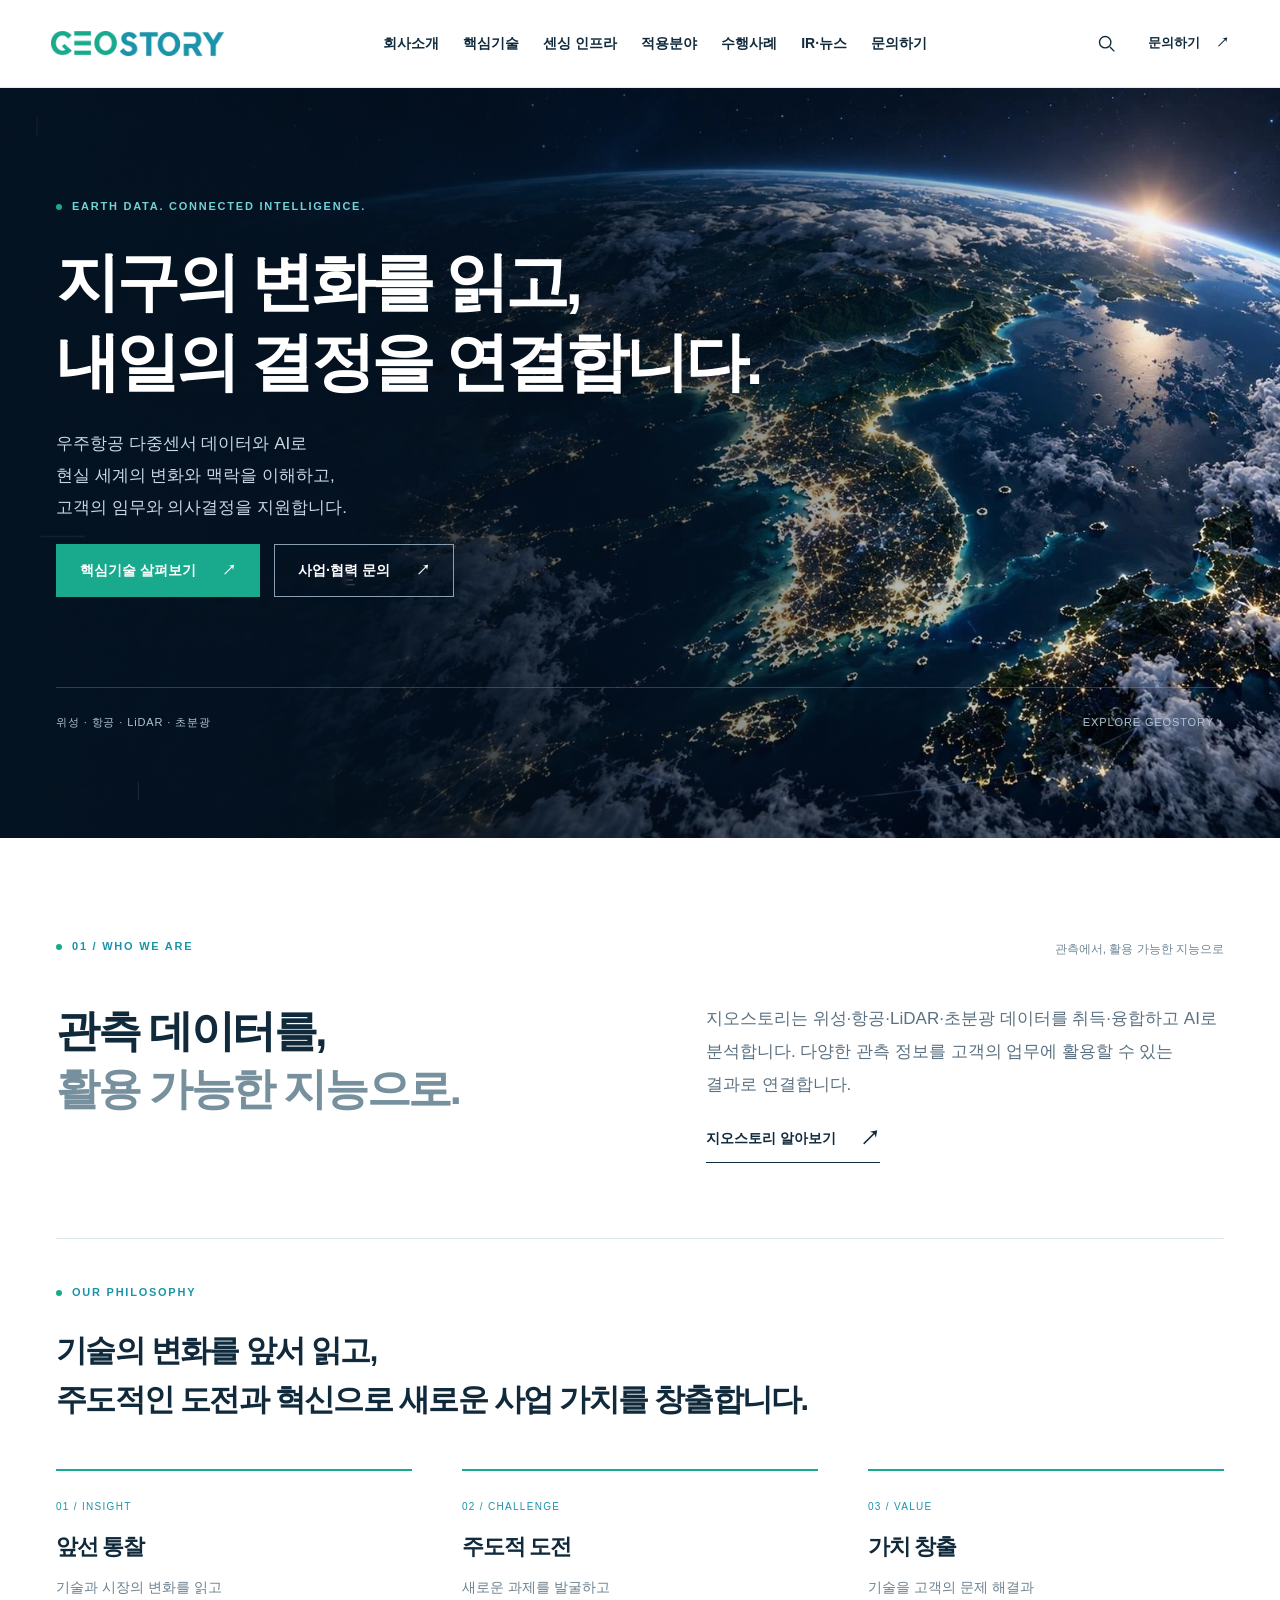
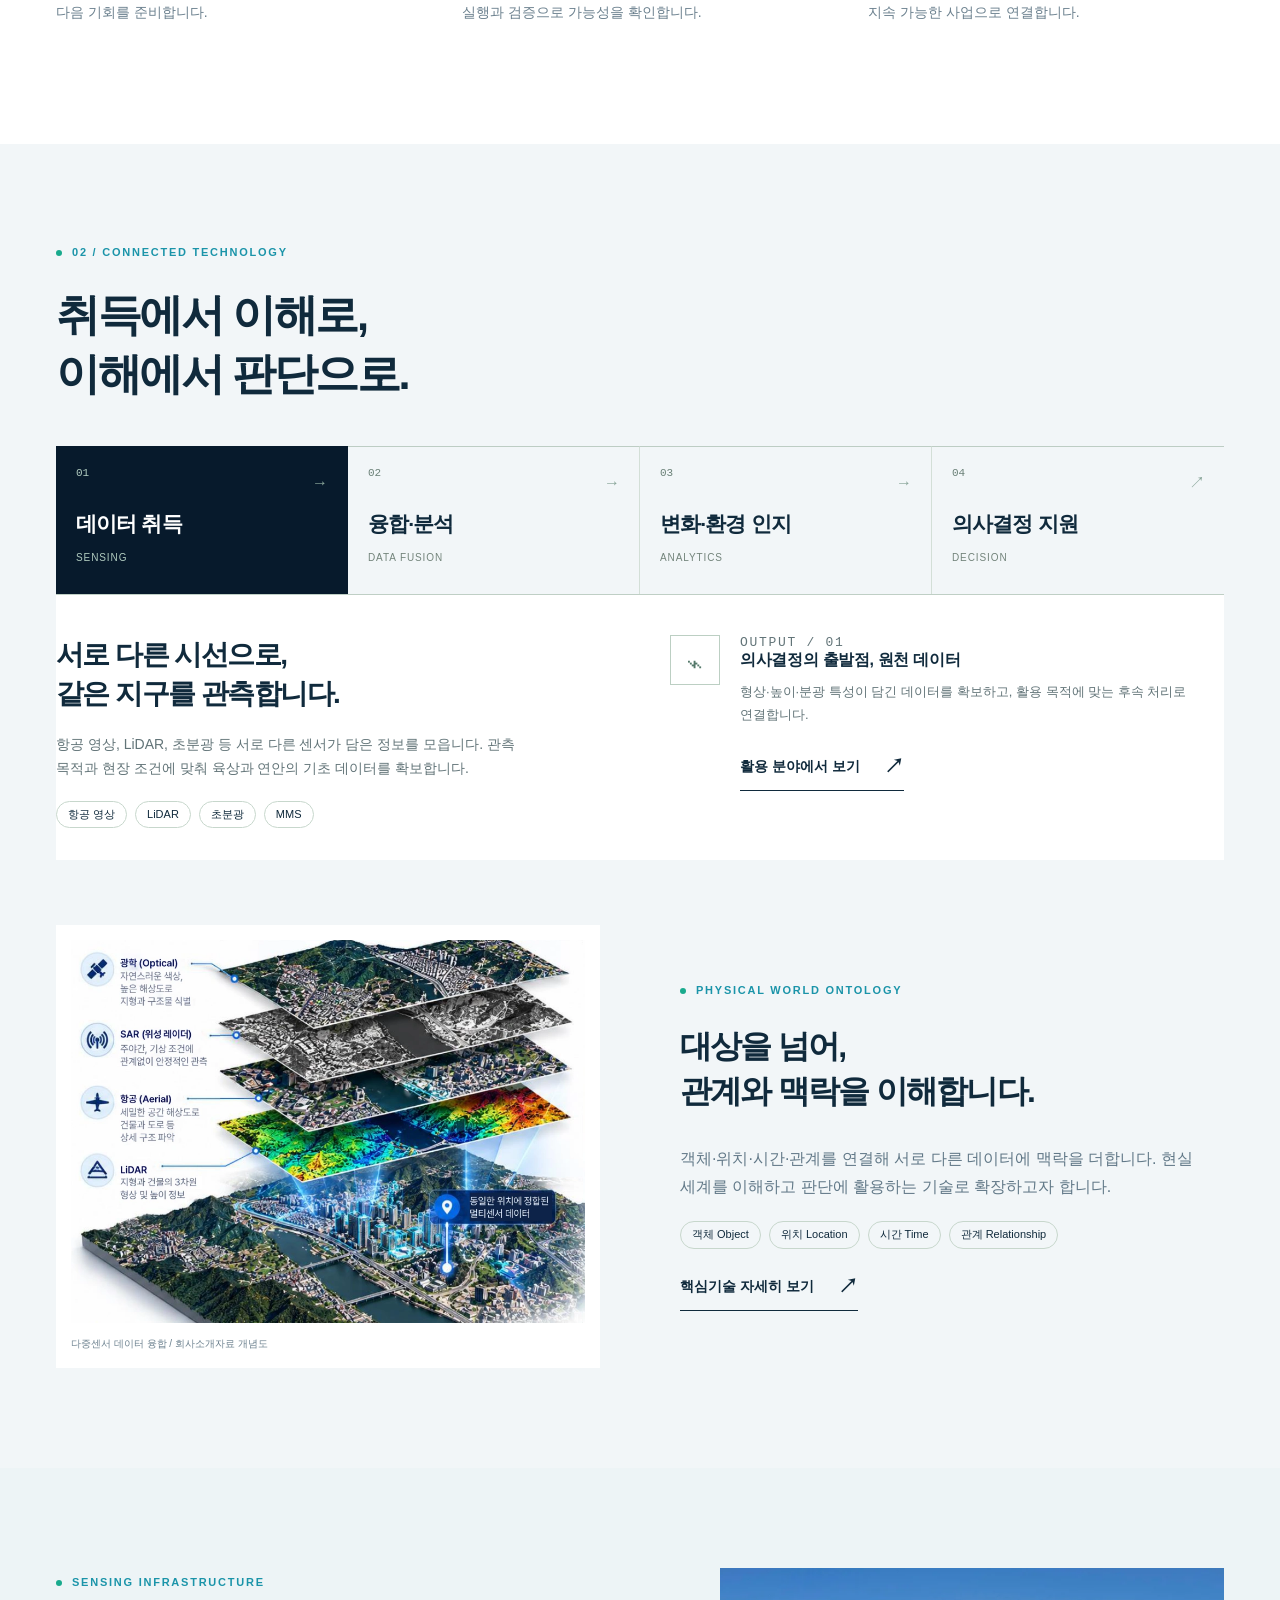
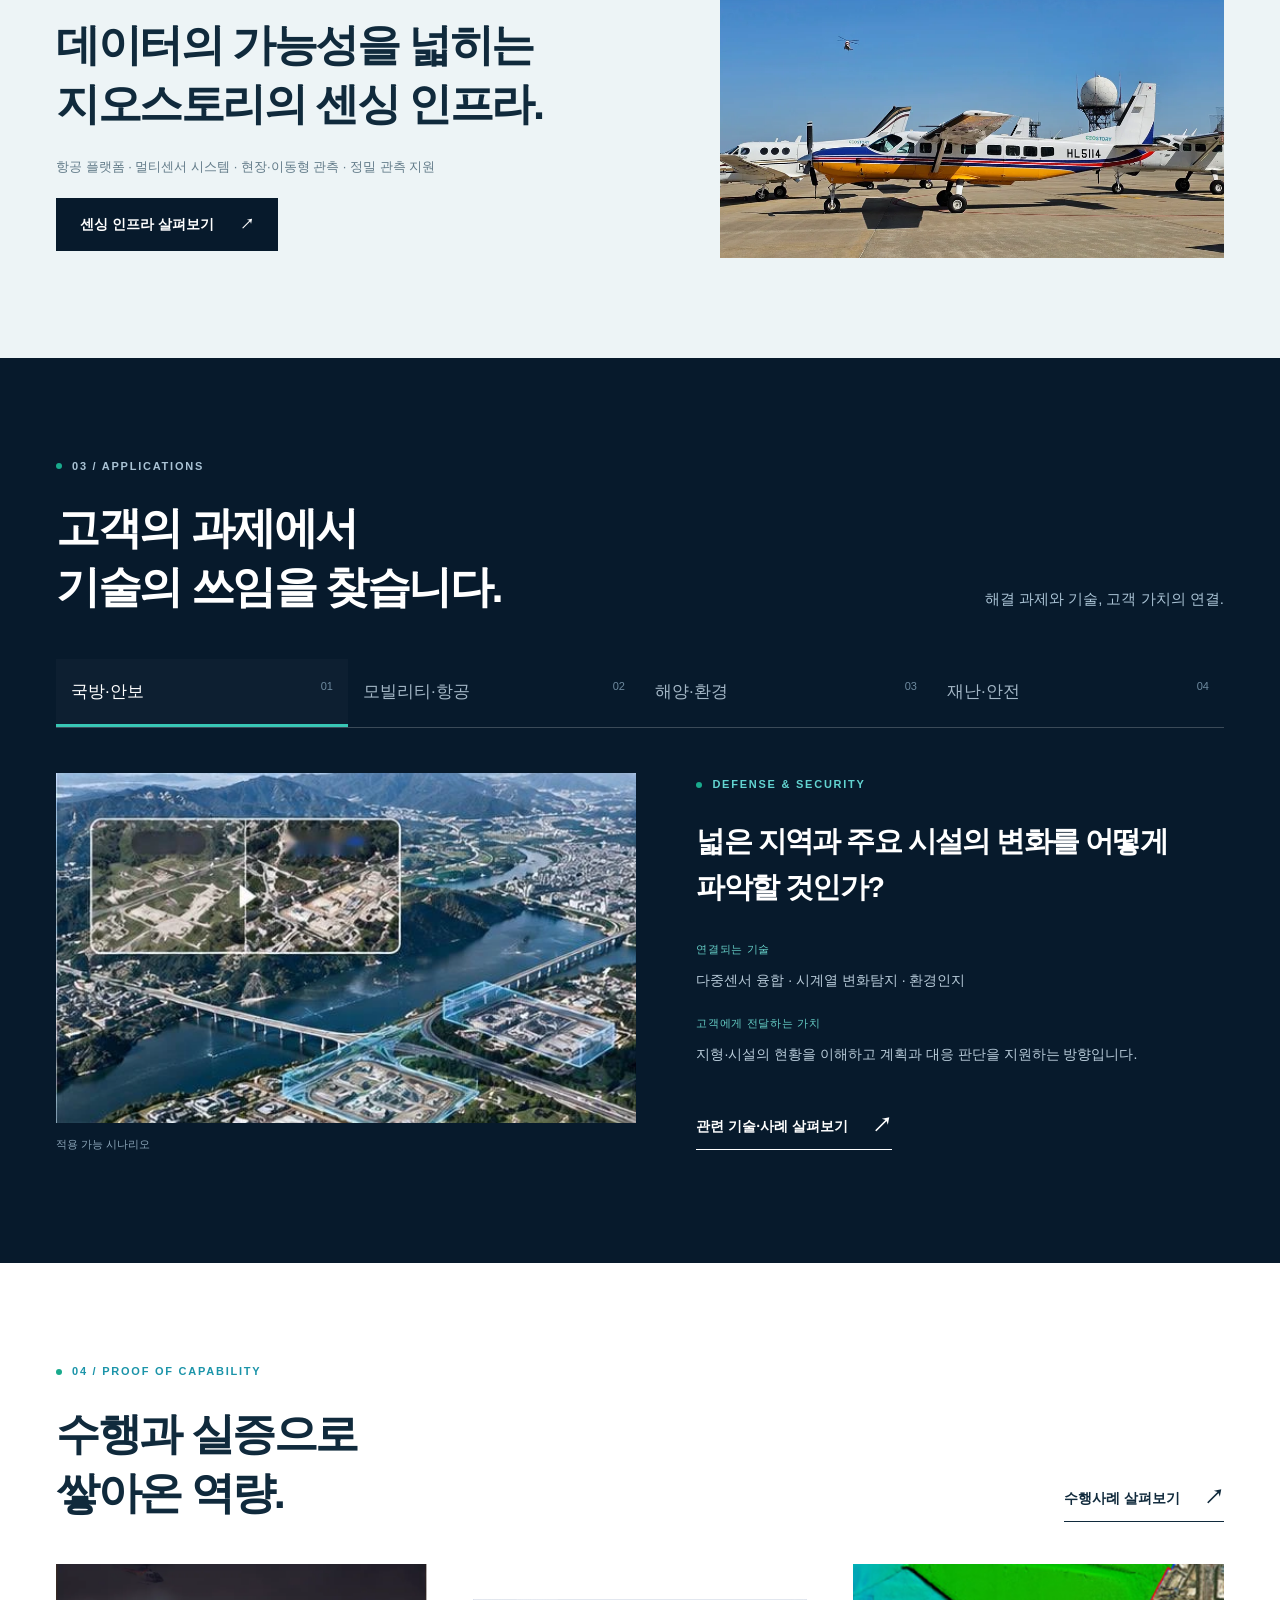
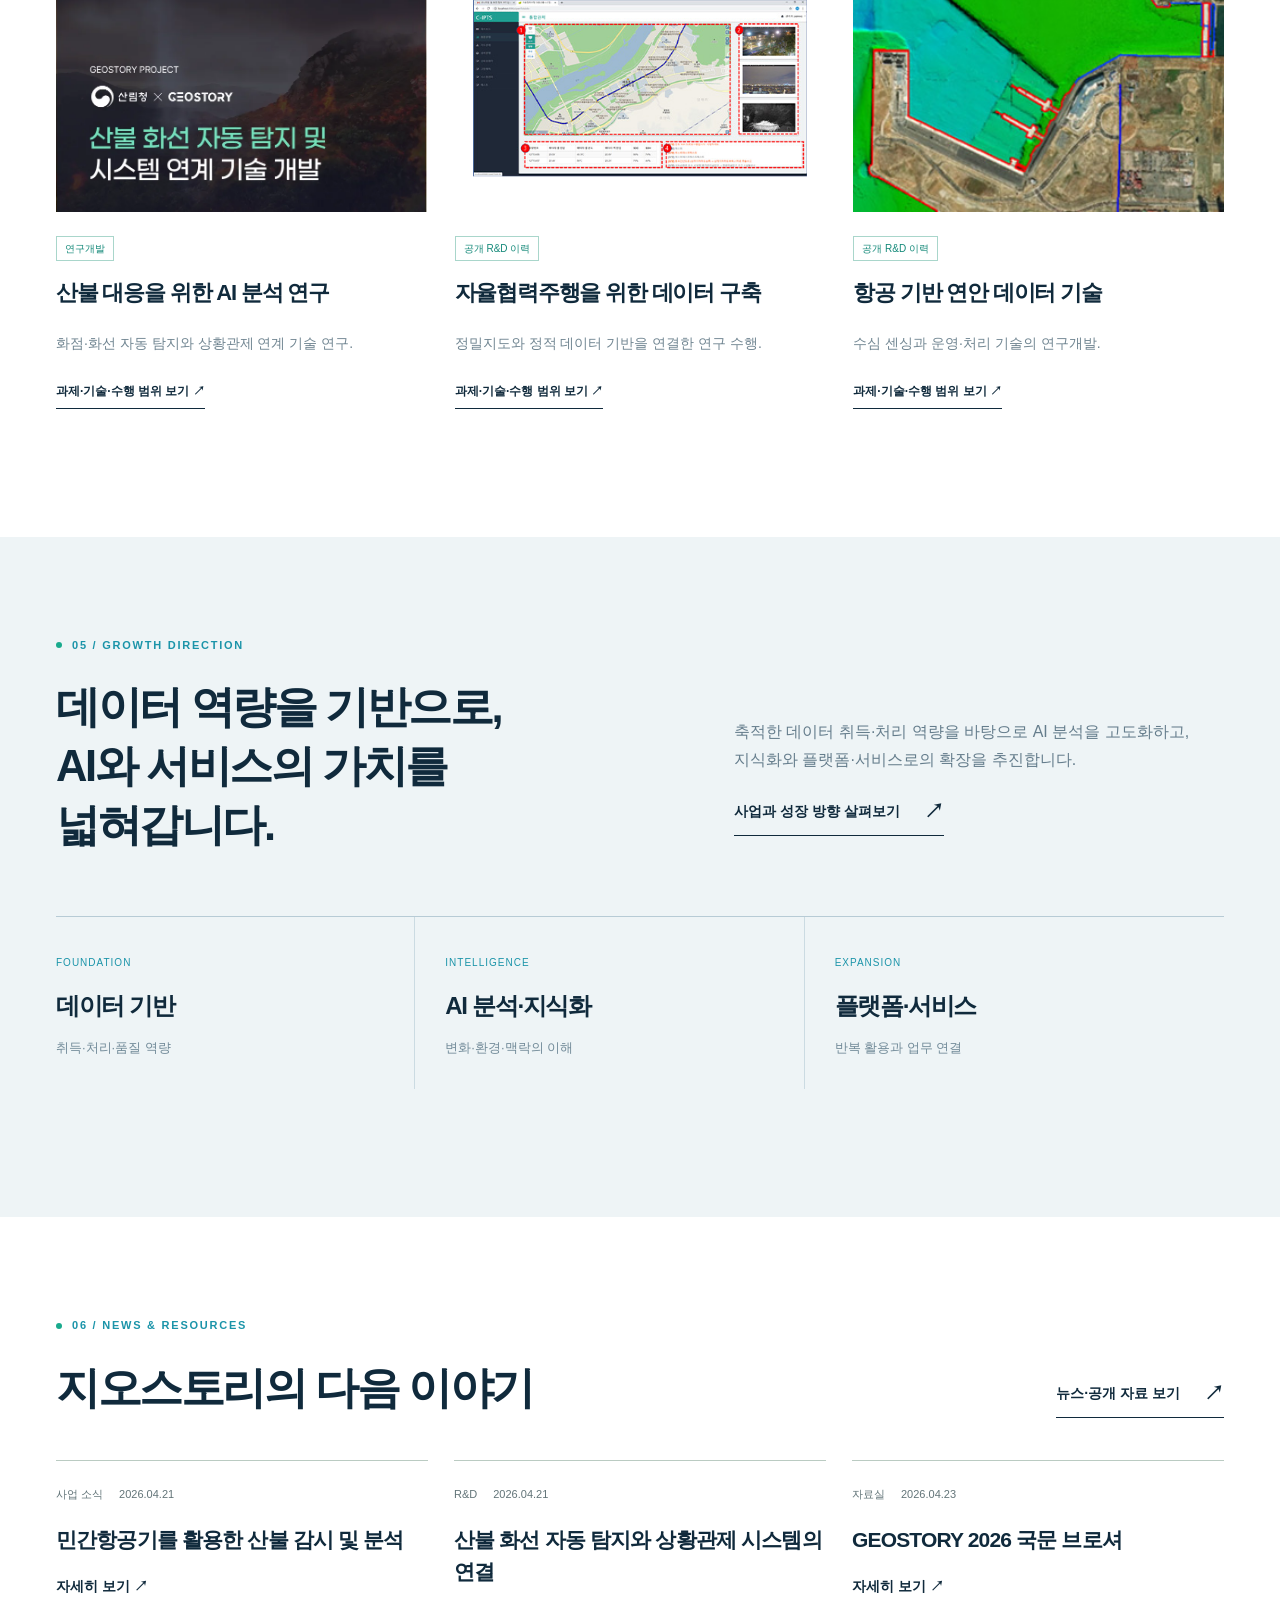
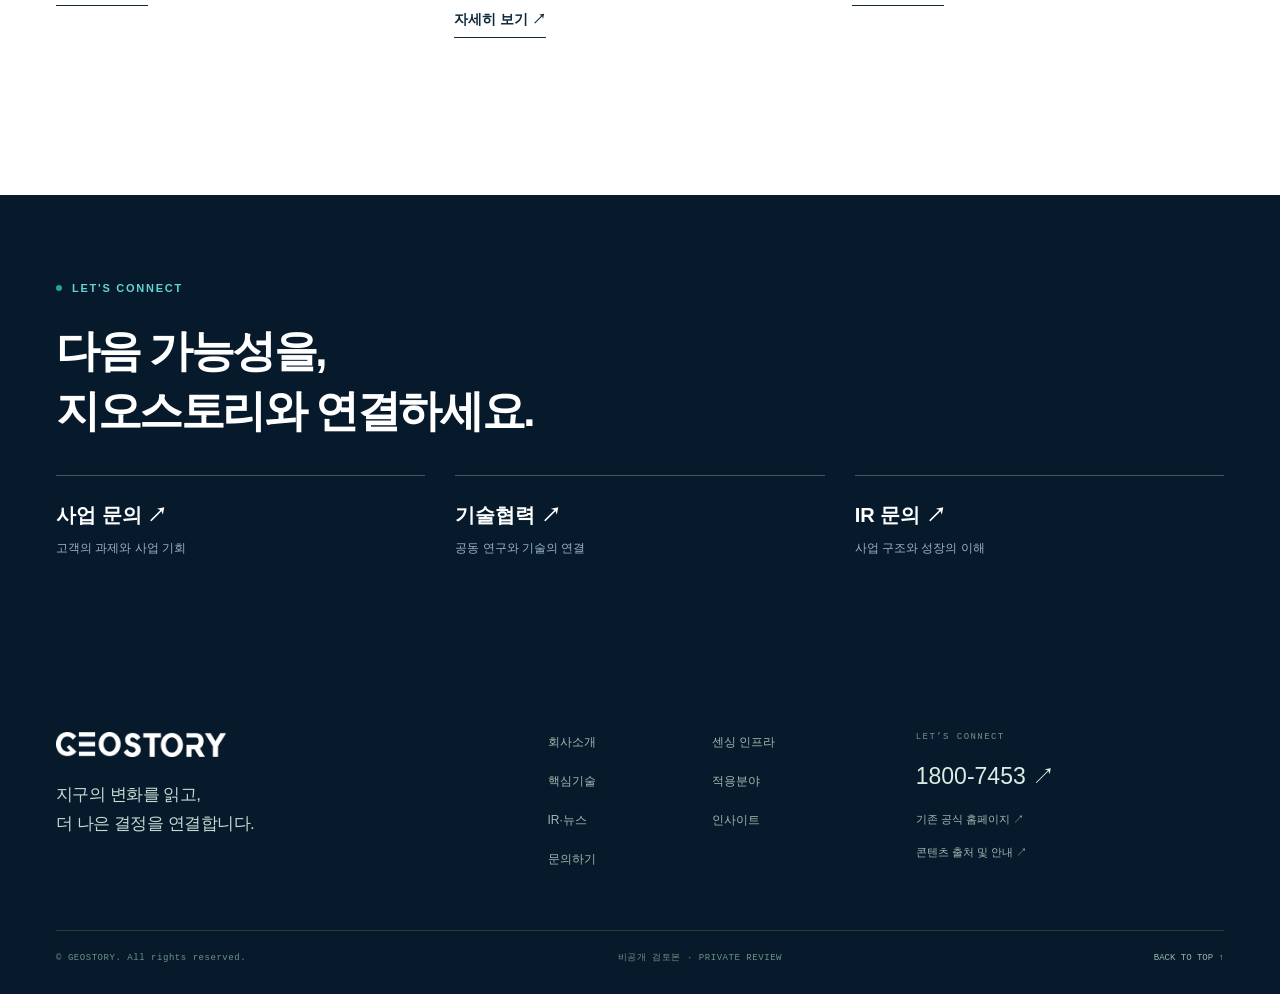
==== commit fc8d864d: "Update index.html" ====
--- a/index.html
+++ b/index.html
@@ -85,8 +85,7 @@
           <p class="eyebrow">02 / CONNECTED TECHNOLOGY</p>
           <h2>취득에서 이해로,<br>이해에서 판단으로.</h2>
         </div>
-        <p>단계를 선택해 데이터와 기술이<br>어떤 결과로 이어지는지 살펴보세요.</p>
-      </div>
+        </div>
       <div class="chain-workspace">
         <div class="chain" role="tablist" aria-label="사업 가치사슬 단계">
           <button class="chain-step" id="stage-tab-0" role="tab" aria-selected="true" aria-controls="chain-panel" tabindex="0" data-stage="0"><span class="num">01</span><strong>데이터 취득</strong><small>SENSING</small></button>
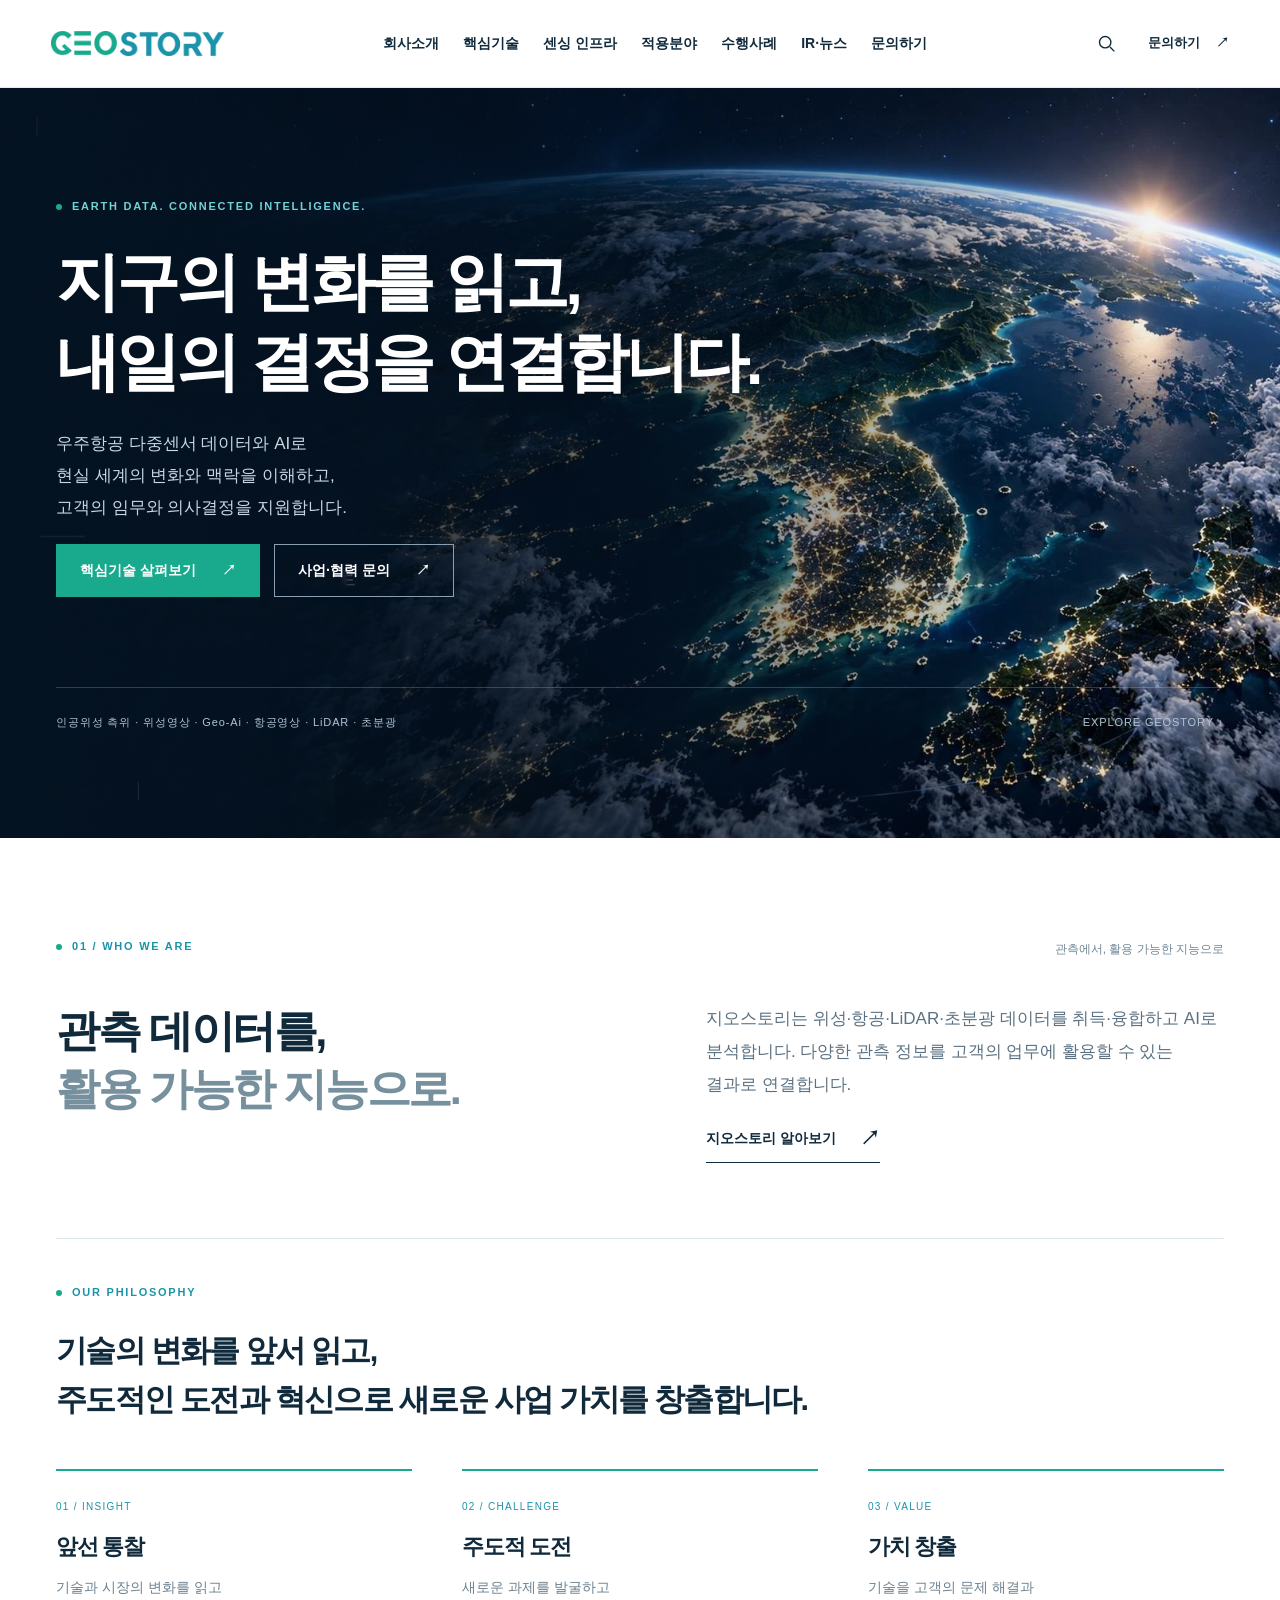
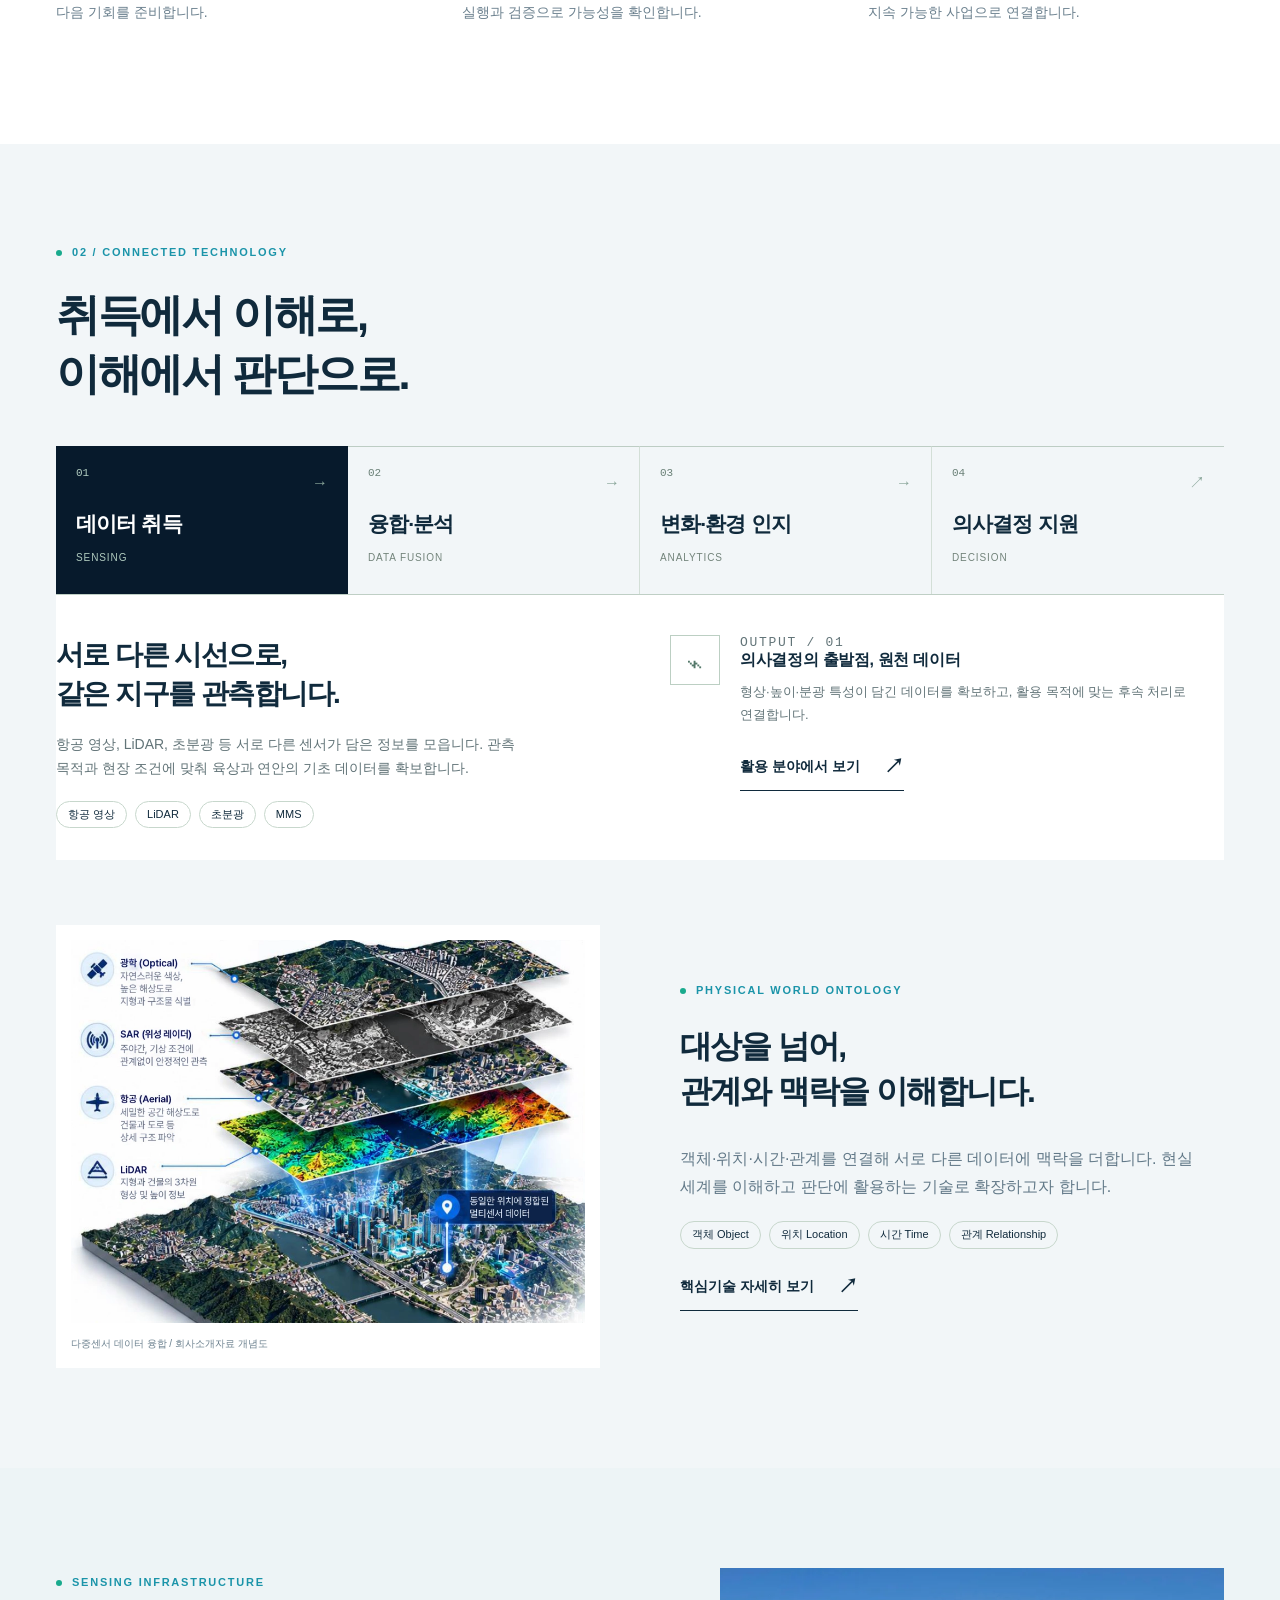
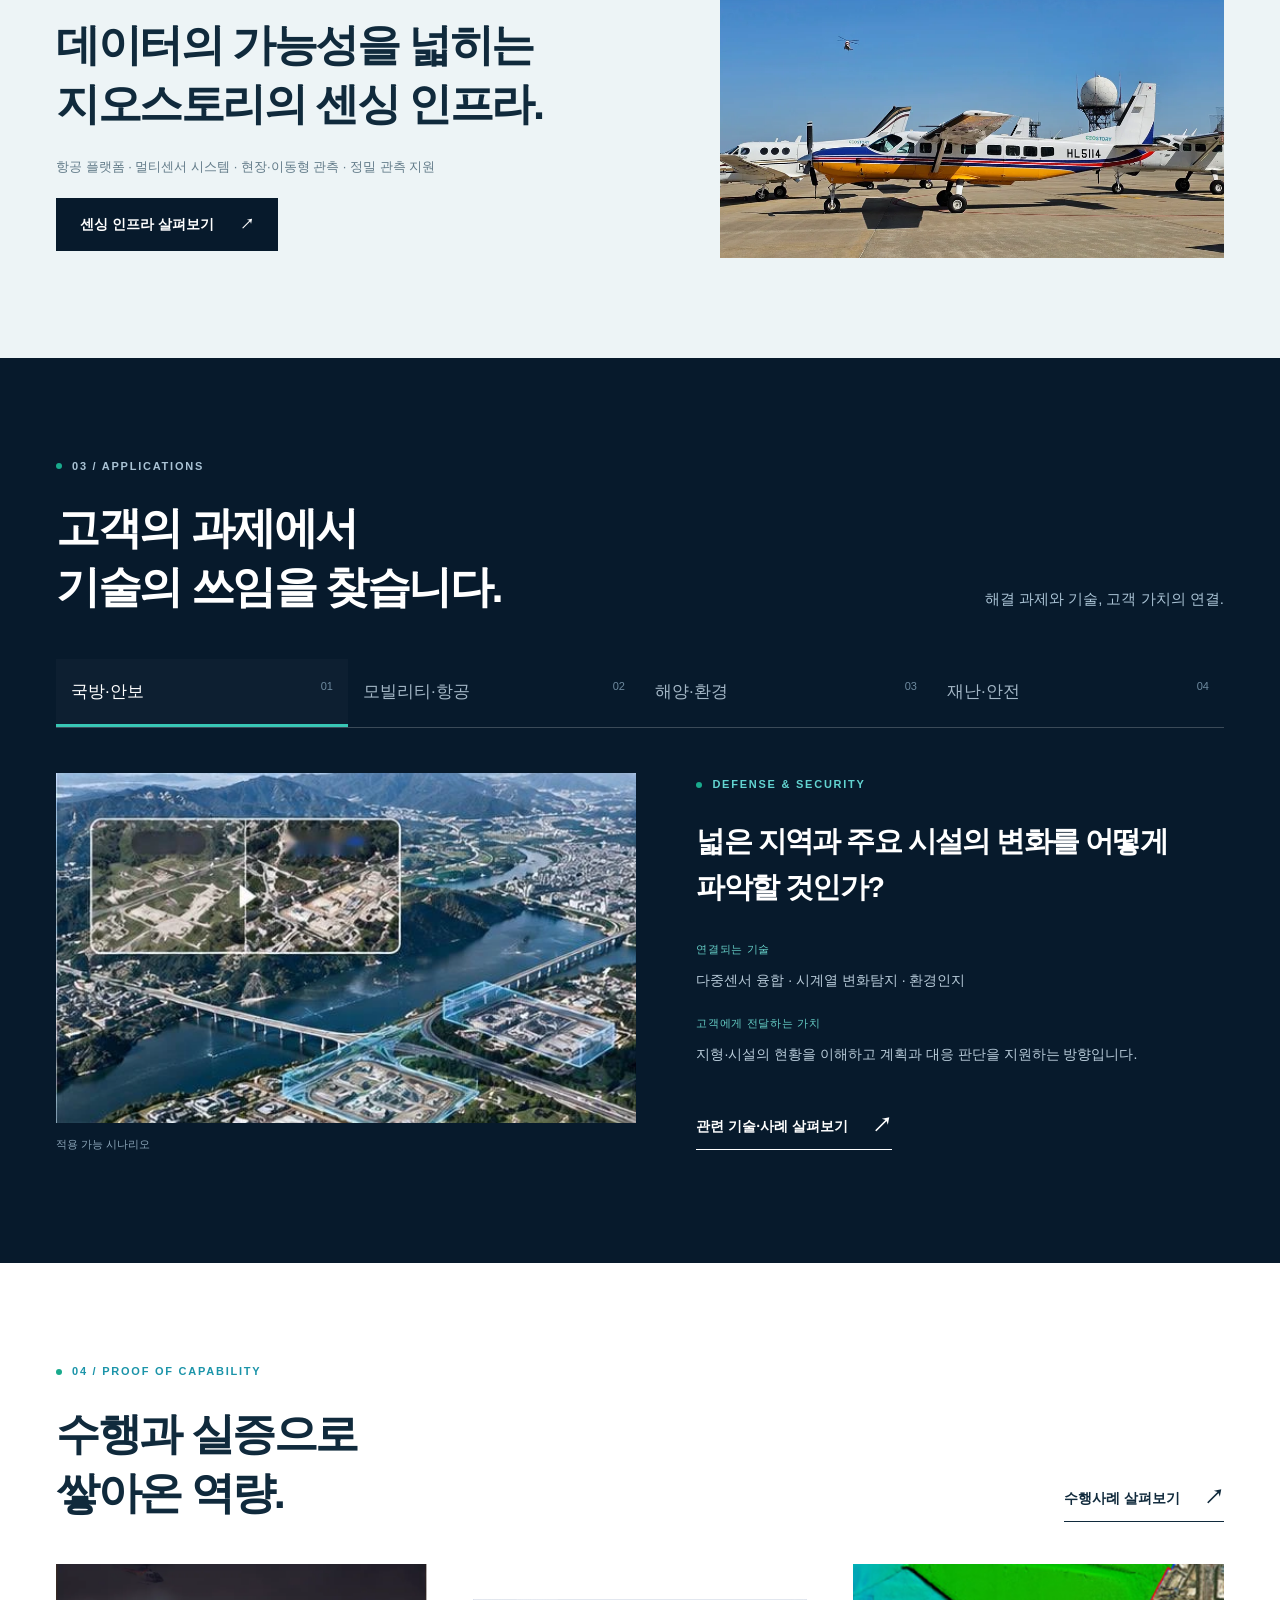
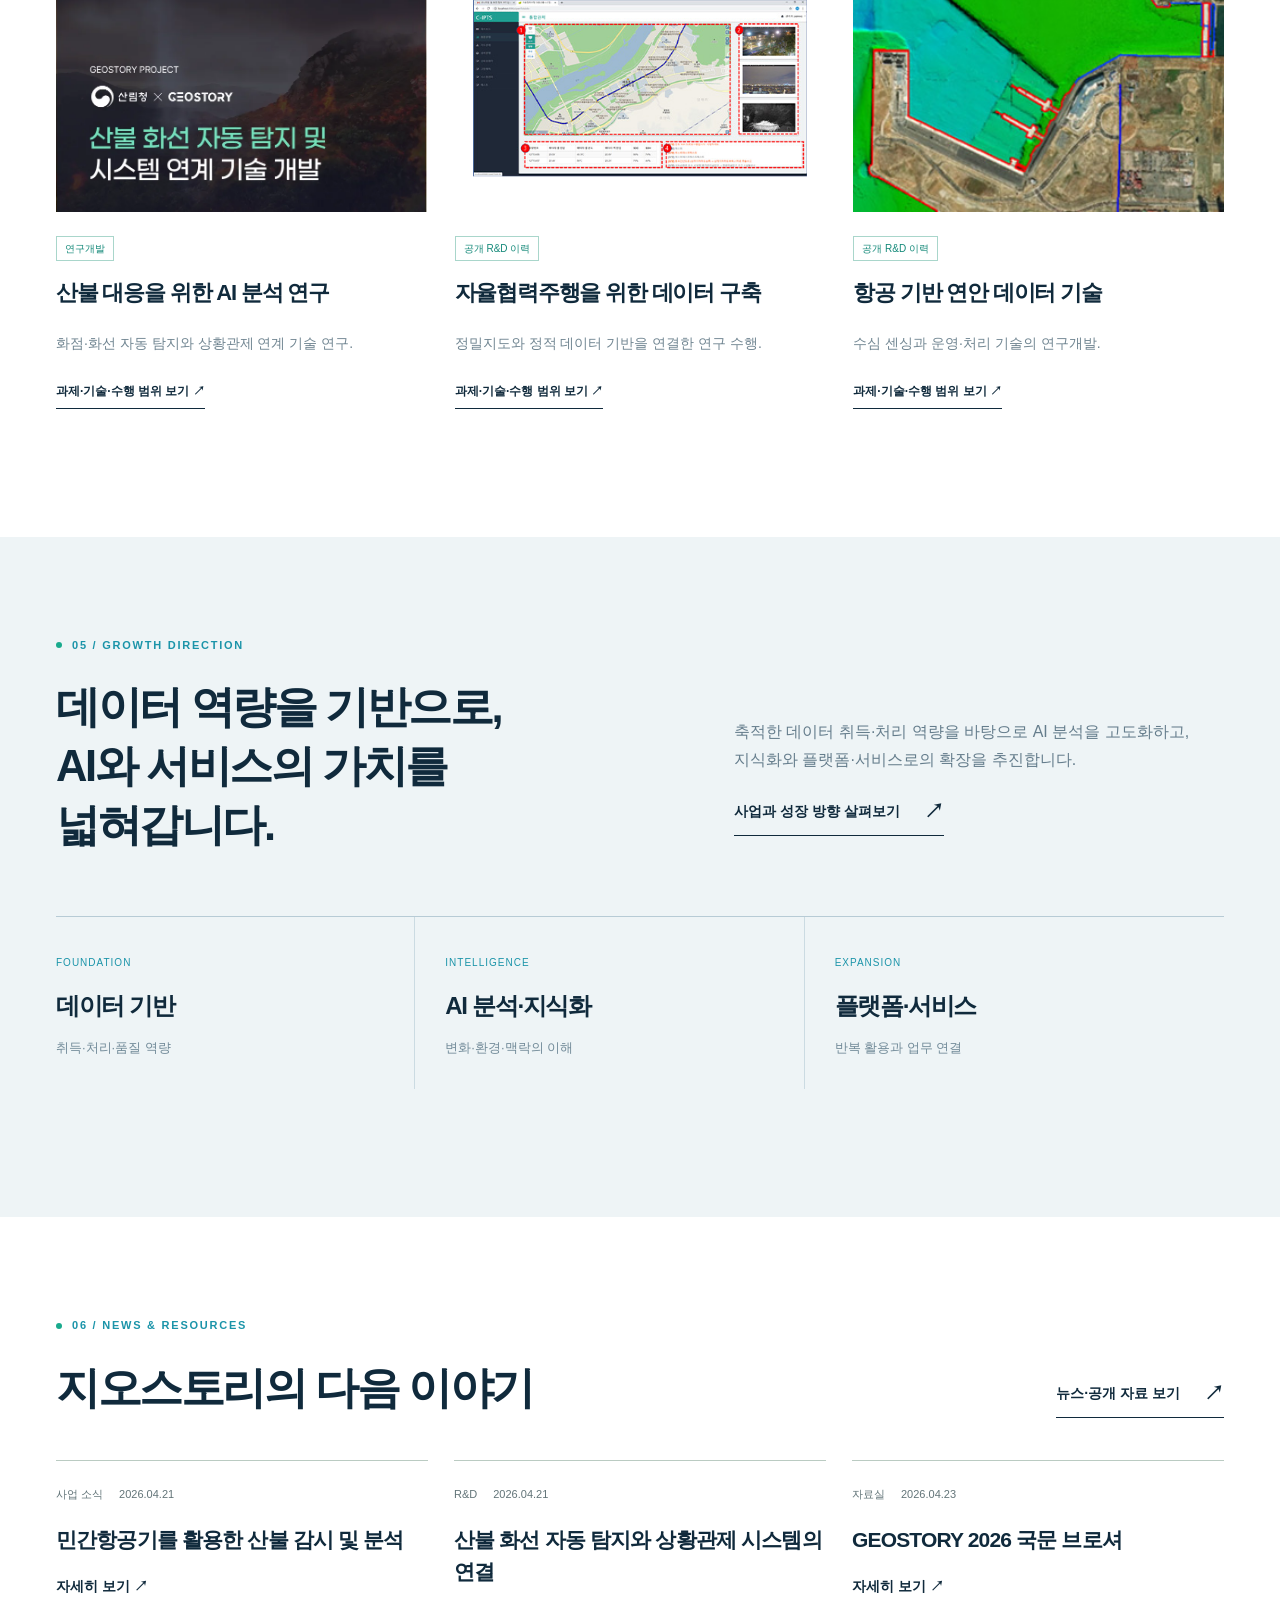
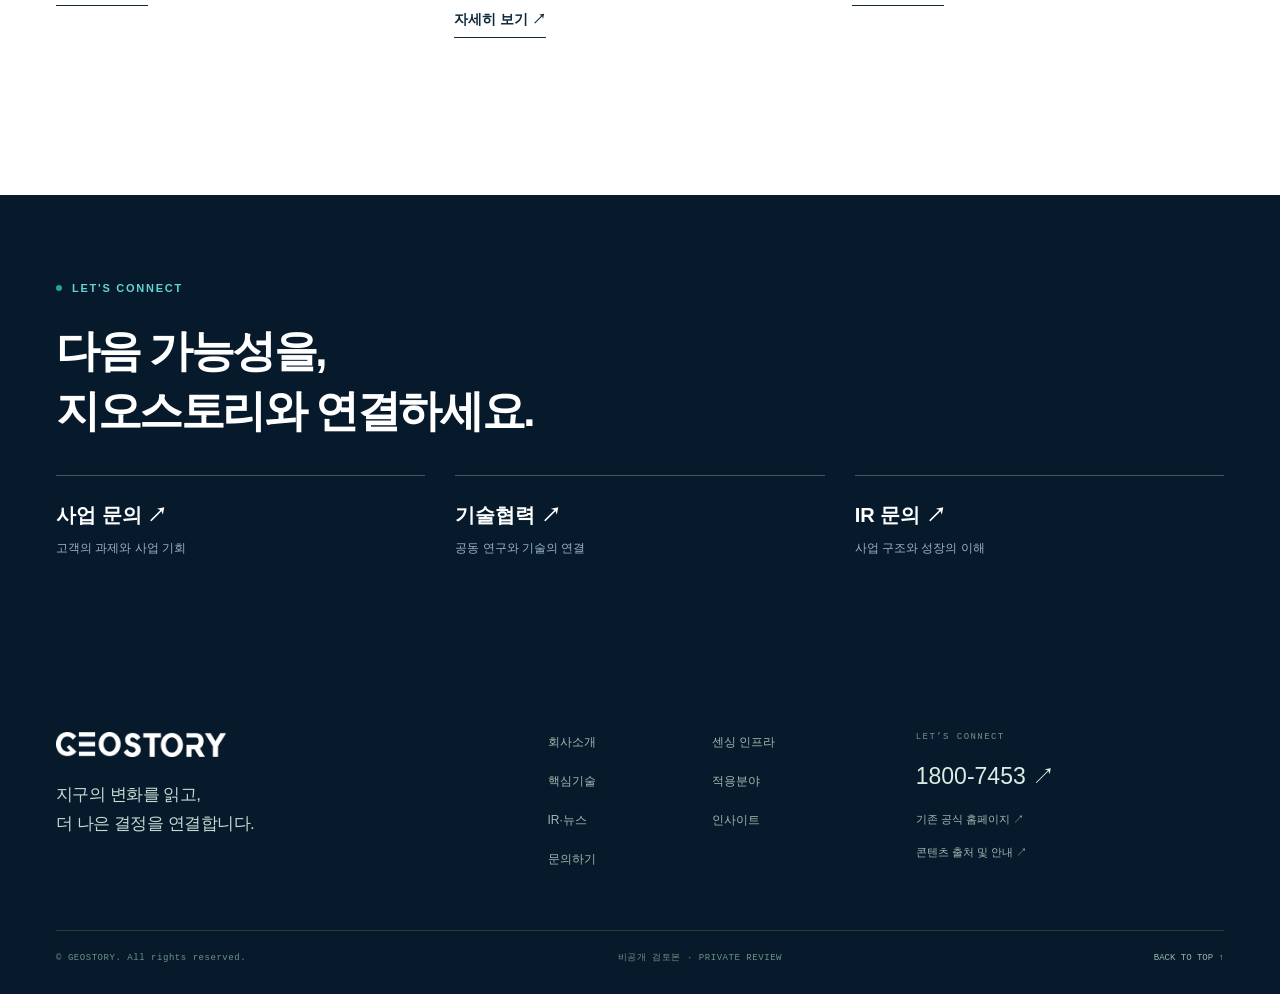
==== commit 6c462bca: "Update index.html" ====
--- a/index.html
+++ b/index.html
@@ -44,7 +44,7 @@
       <h1>지구의 변화를 읽고,<br>내일의 결정을<br class="mobile-break"> 연결합니다.</h1>
       <p class="hero-description">우주항공 다중센서 데이터와 AI로<br>현실 세계의 변화와 맥락을 이해하고,<br>고객의 임무와 의사결정을 지원합니다.</p>
       <div class="btn-row"><a class="btn design-primary" href="#/business">핵심기술 살펴보기 <span aria-hidden="true">↗</span></a><a class="btn design-secondary" href="#/contact">사업·협력 문의 <span aria-hidden="true">↗</span></a></div>
-      <div class="hero-bottomline"><span>위성 · 항공 · LiDAR · 초분광</span><a href="#/home/overview">EXPLORE GEOSTORY ↓</a></div>
+      <div class="hero-bottomline"><span>인공위성 측위 · 위성영상 · Geo-Ai · 항공영상 · LiDAR · 초분광</span><a href="#/home/overview">EXPLORE GEOSTORY ↓</a></div>
     </div>
   </section>
   <section class="design-overview section" id="overview">
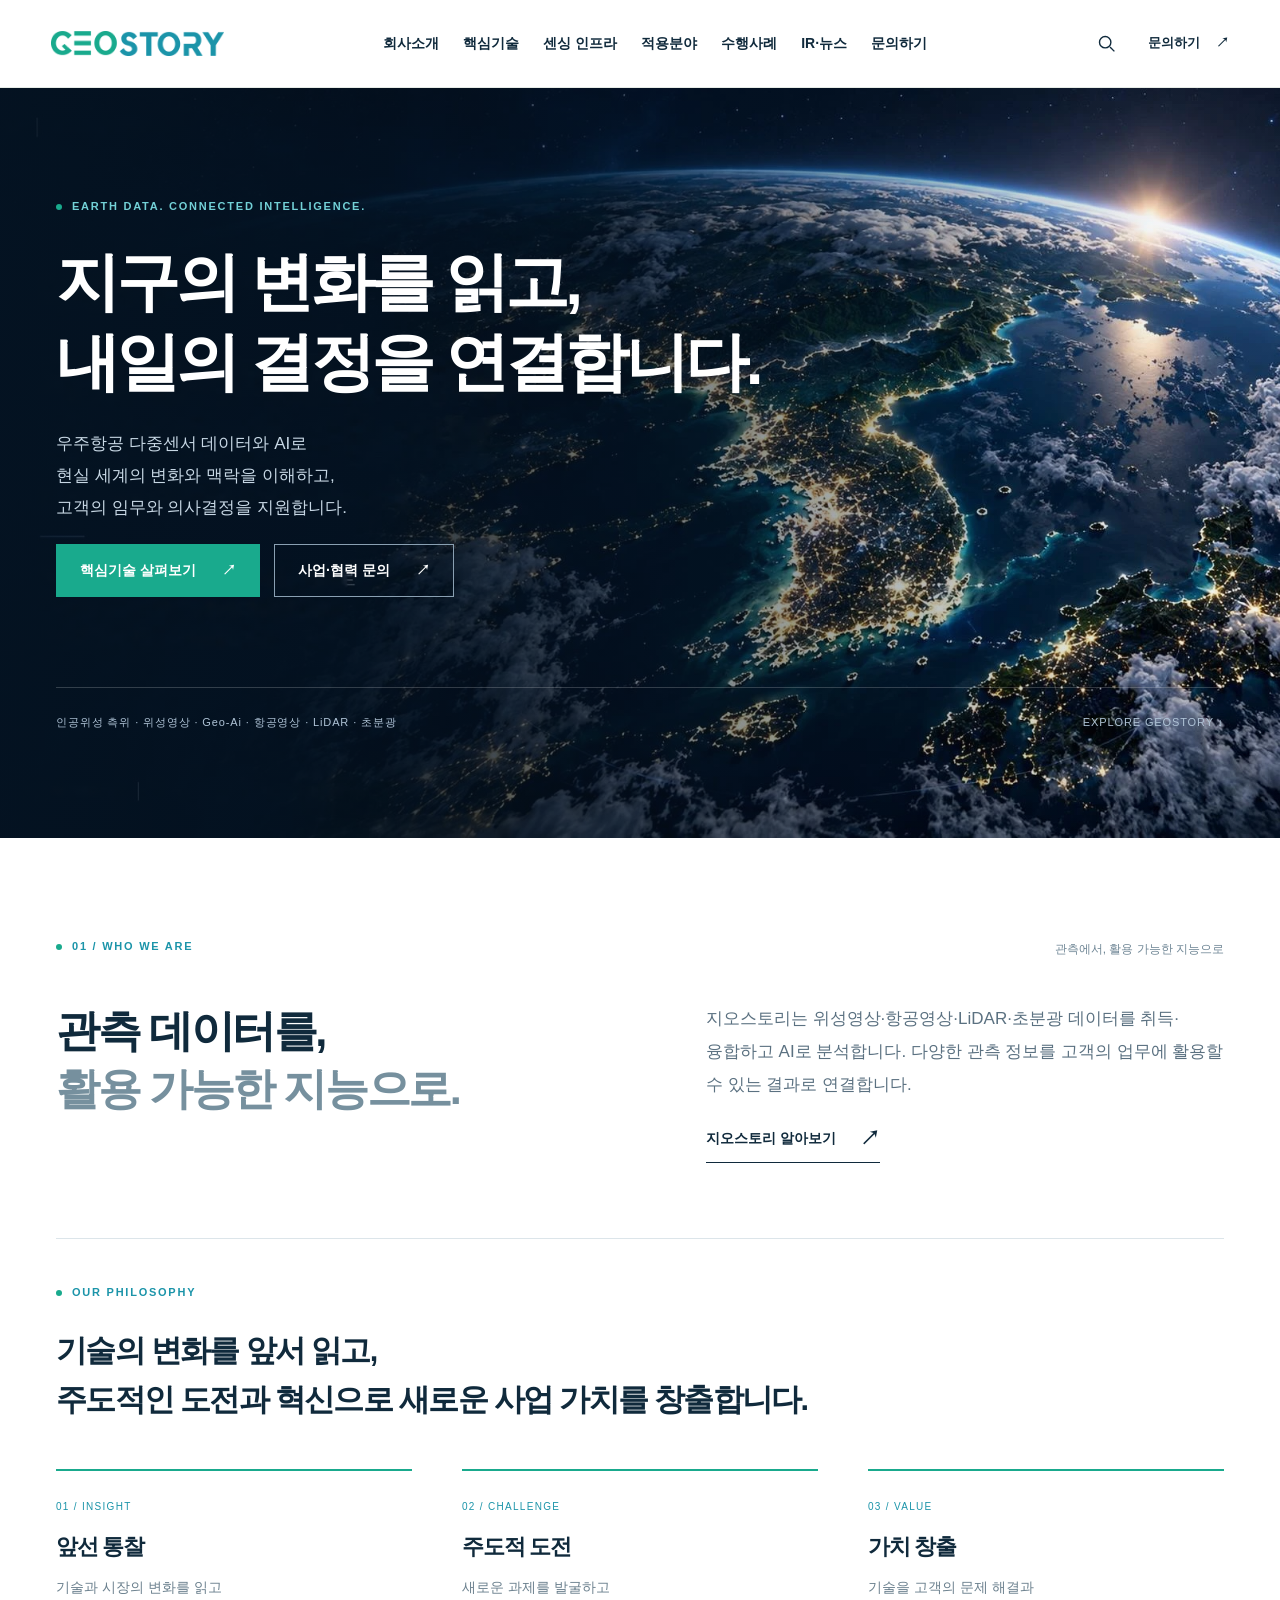
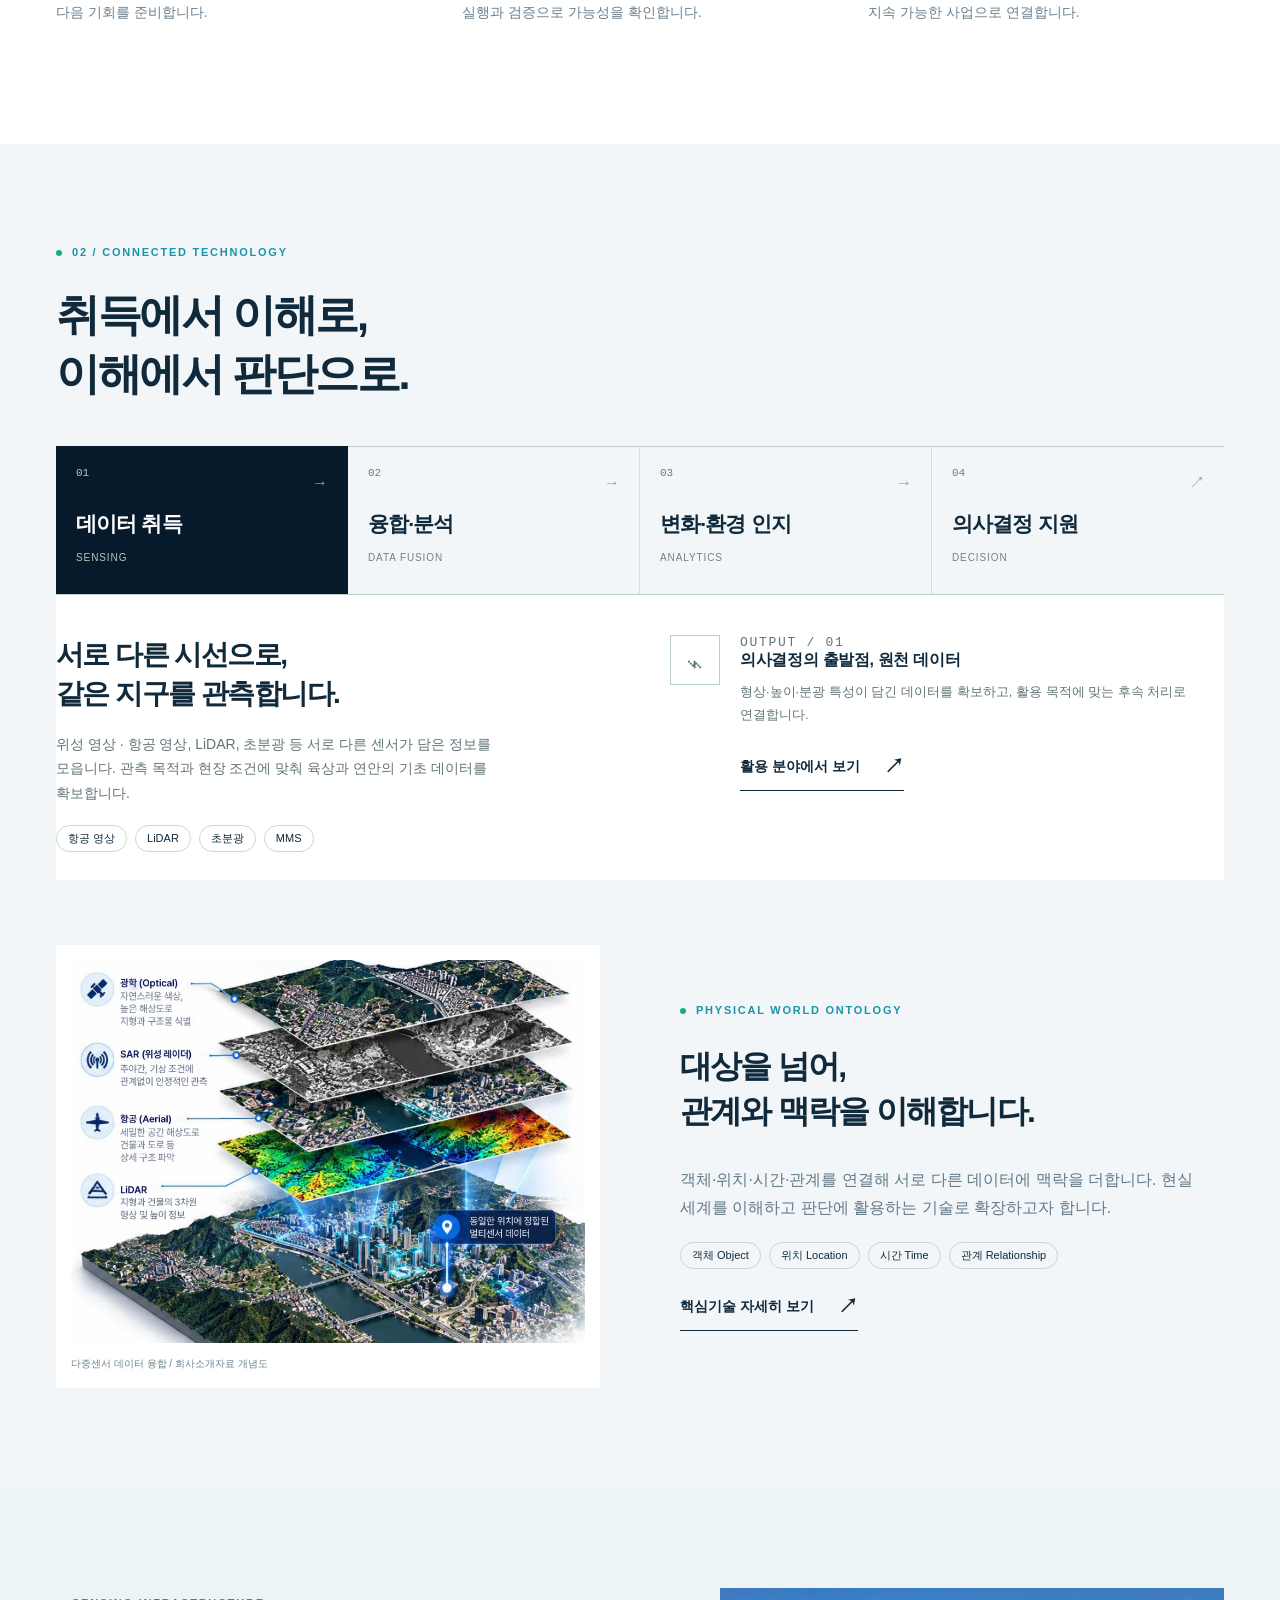
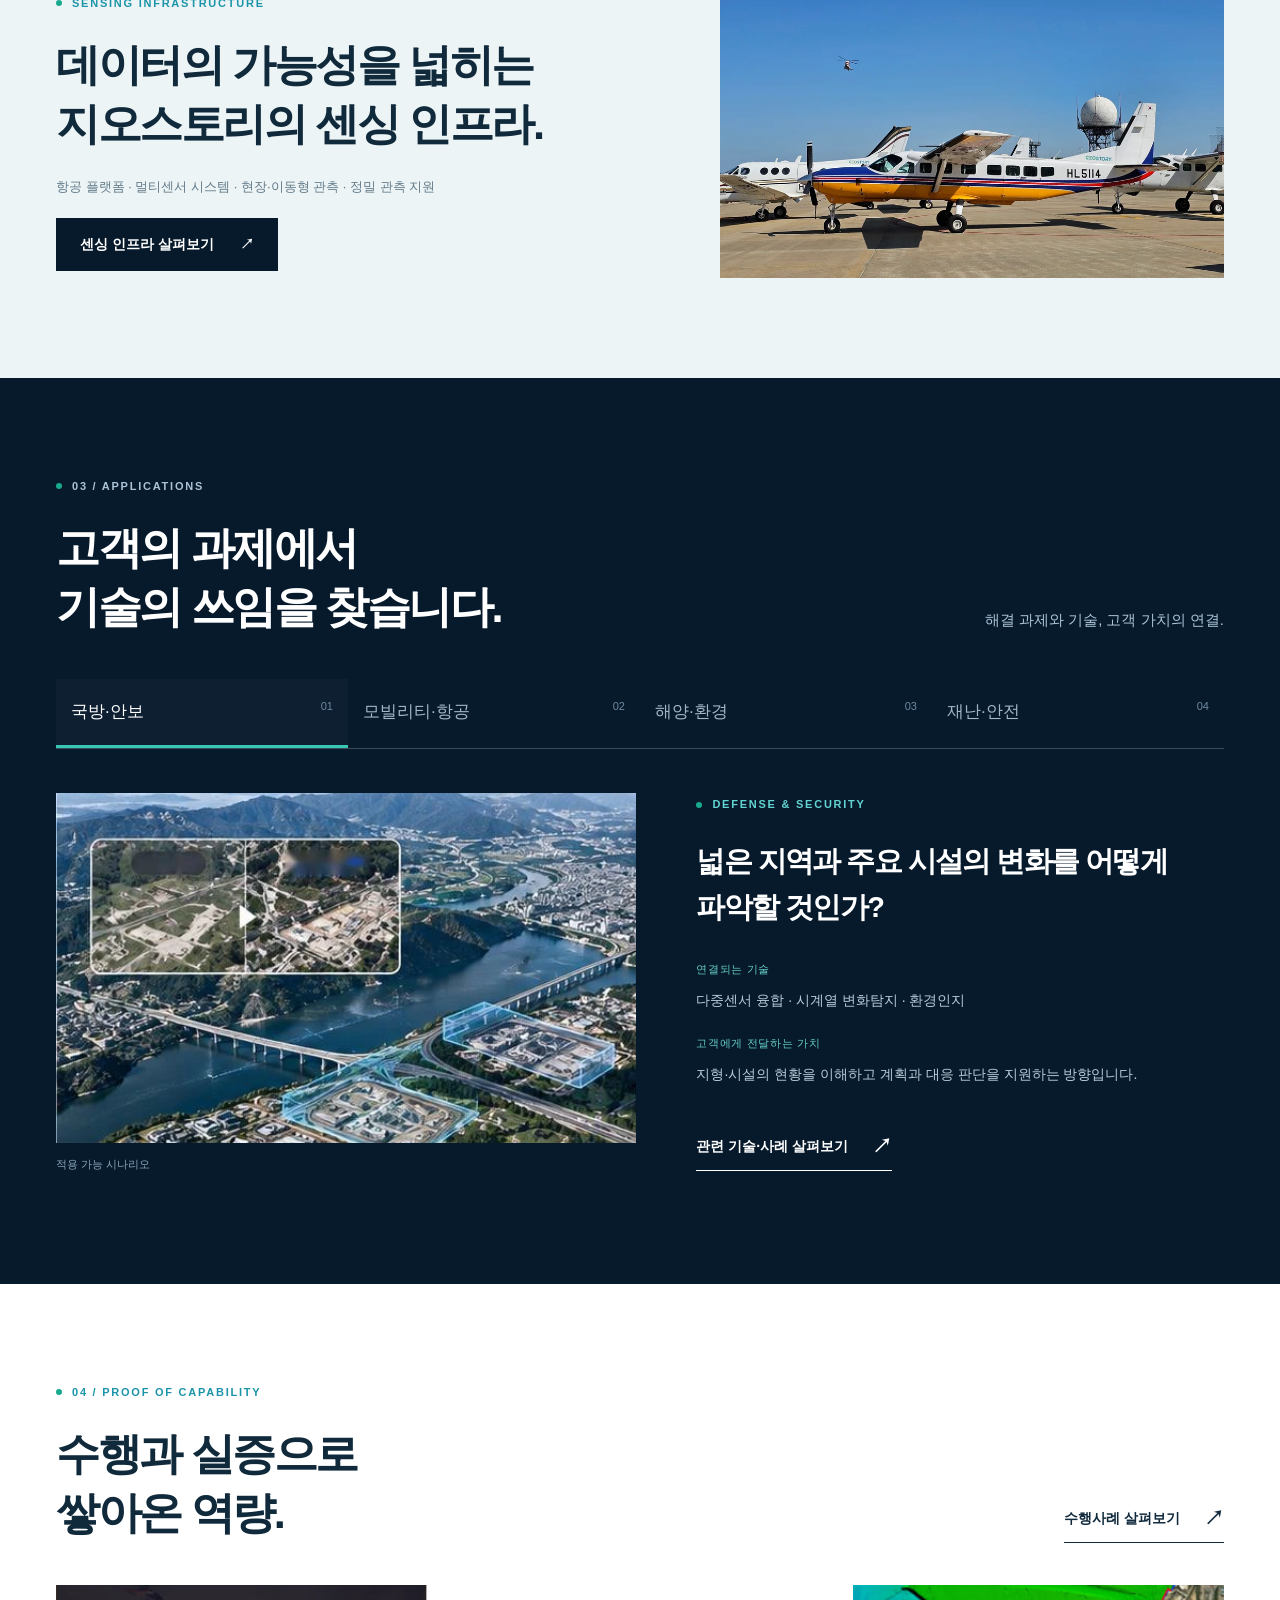
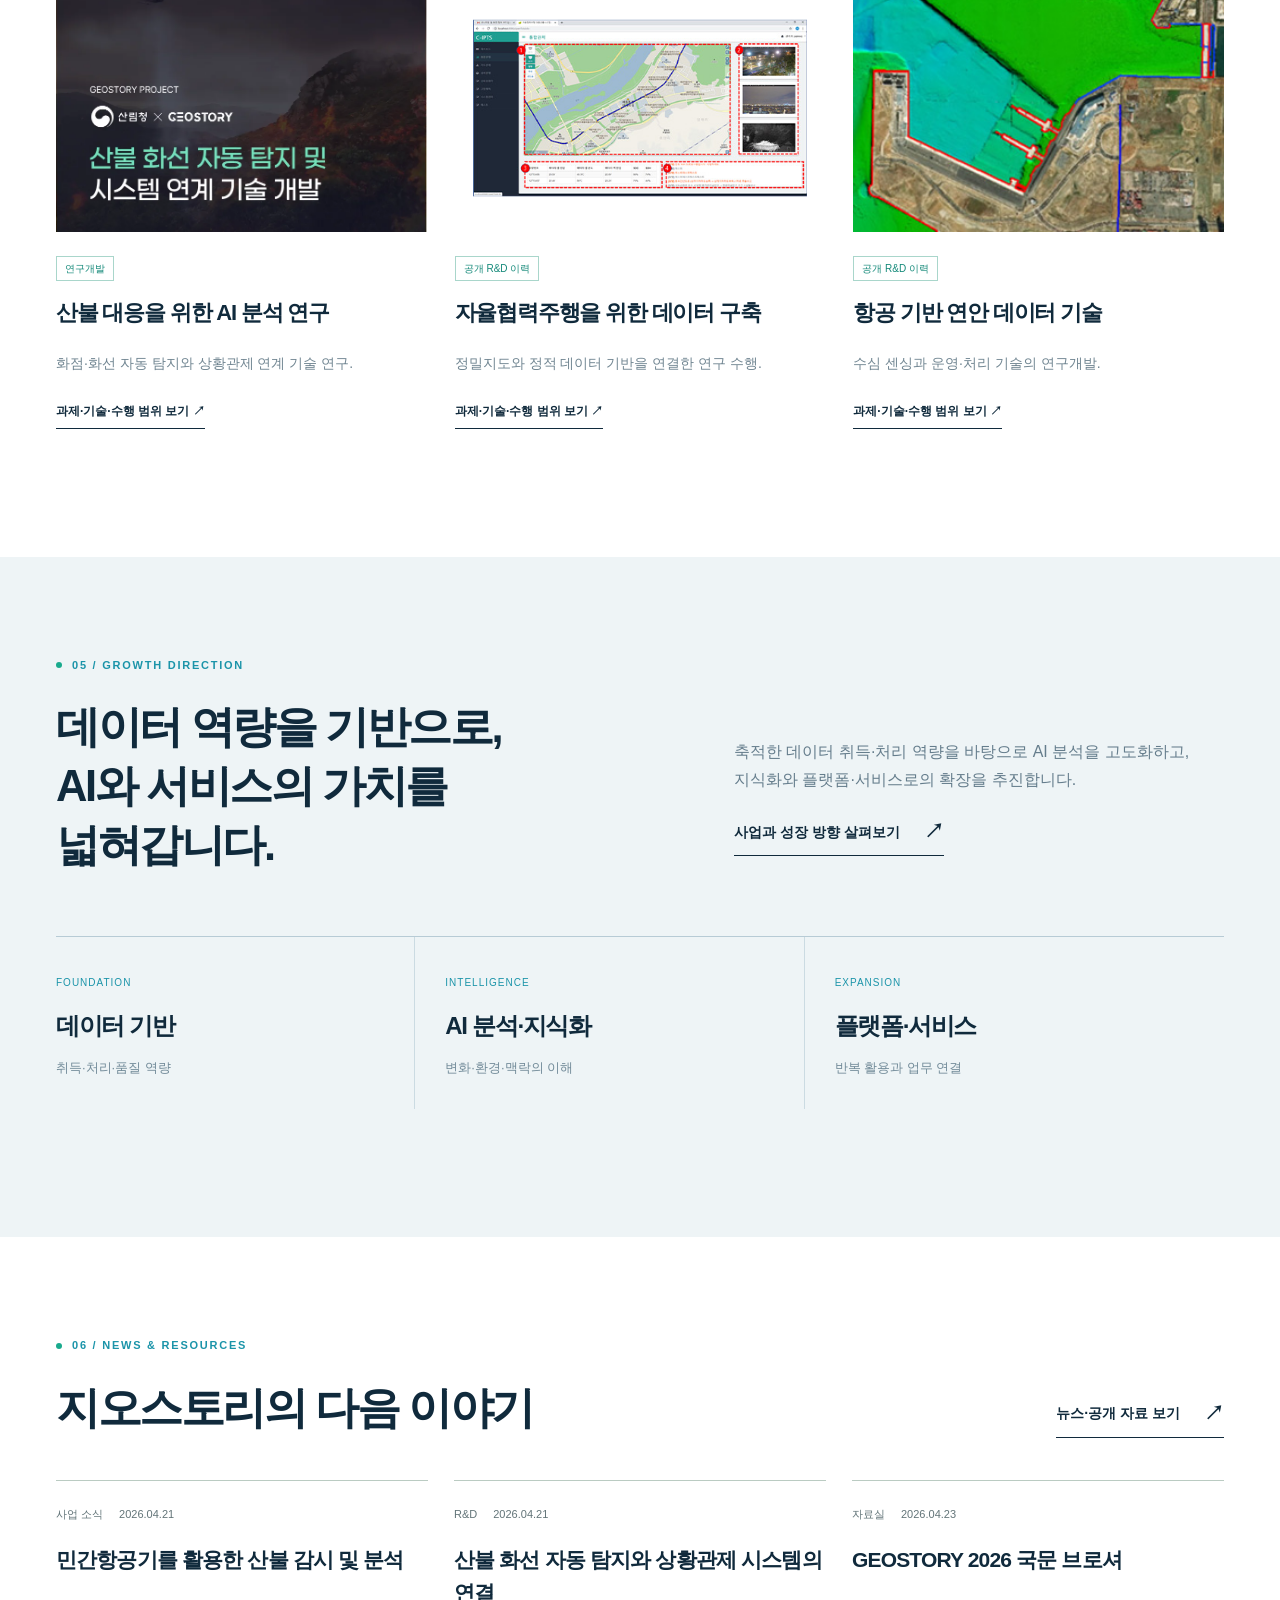
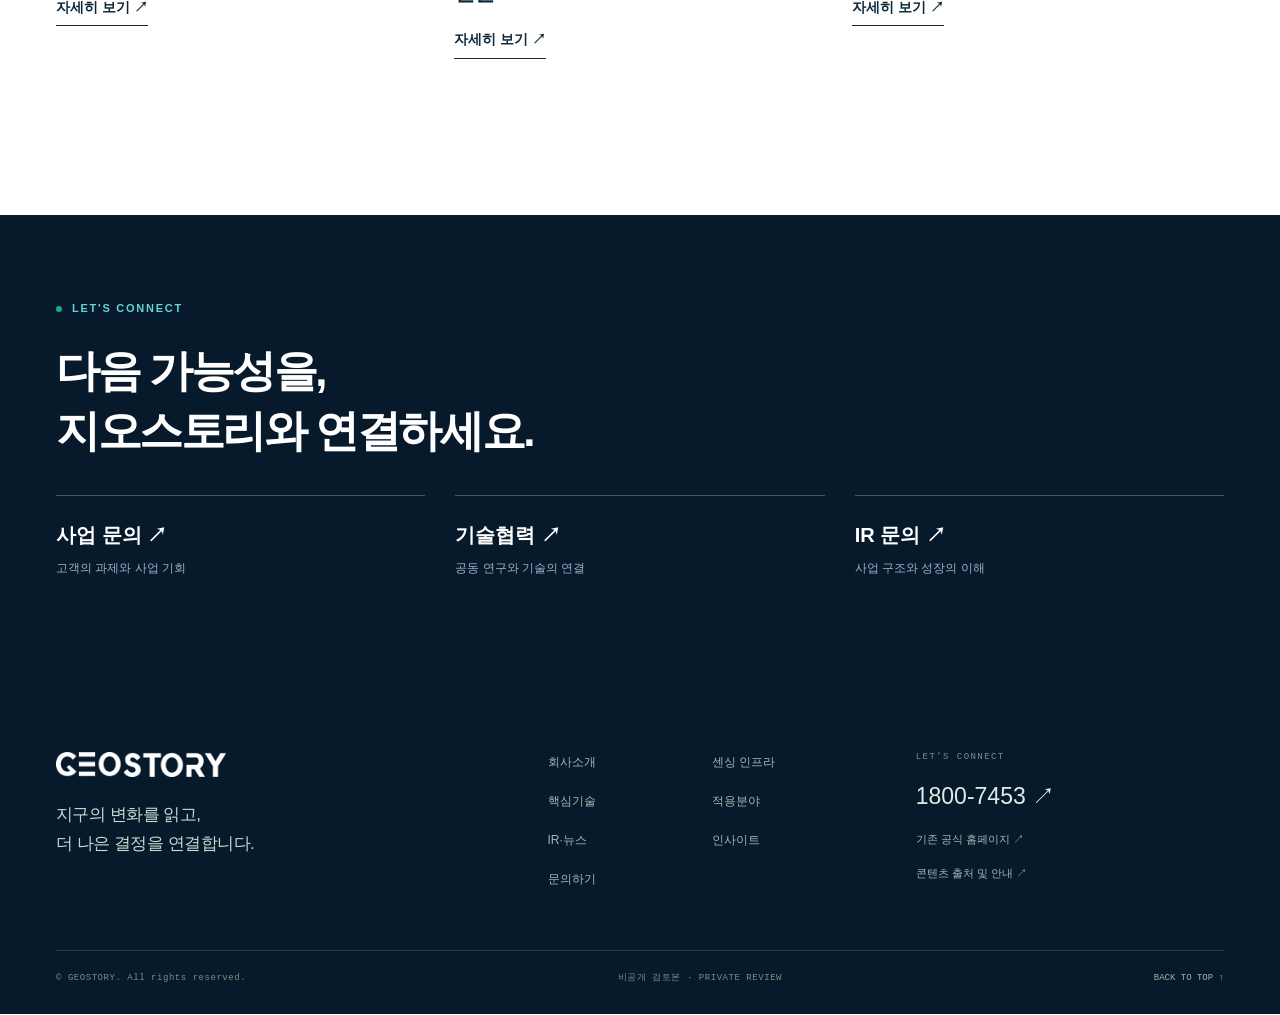
==== commit 8b9b477a: "Update index.html" ====
--- a/index.html
+++ b/index.html
@@ -55,7 +55,7 @@
       <div class="overview-grid">
         <h2>관측 데이터를,<br><span>활용 가능한 지능으로.</span></h2>
         <div>
-          <p>지오스토리는 위성·항공·LiDAR·초분광 데이터를 취득·융합하고 AI로 분석합니다. 다양한 관측 정보를 고객의 업무에 활용할 수 있는 결과로 연결합니다.</p><a class="text-link" href="#/story">지오스토리 알아보기 <span aria-hidden="true">↗</span></a>
+          <p>지오스토리는 위성영상·항공영상·LiDAR·초분광 데이터를 취득·융합하고 AI로 분석합니다. 다양한 관측 정보를 고객의 업무에 활용할 수 있는 결과로 연결합니다.</p><a class="text-link" href="#/story">지오스토리 알아보기 <span aria-hidden="true">↗</span></a>
         </div>
       </div>
       <div class="philosophy">
@@ -96,8 +96,8 @@
         <div id="chain-panel" class="chain-panel" role="tabpanel" tabindex="0" aria-labelledby="stage-tab-0">
           <div data-panel="0">
             <div class="fade-in">
-              <h3>서로 다른 시선으로,<br>같은 지구를 관측합니다.</h3>
-              <p>항공 영상, LiDAR, 초분광 등 서로 다른 센서가 담은 정보를 모읍니다. 관측 목적과 현장 조건에 맞춰 육상과 연안의 기초 데이터를 확보합니다.</p>
+               <h3>    서로 다른 시선으로,<br>같은 지구를 관측합니다.</h3>
+               <p>     위성 영상 · 항공 영상, LiDAR, 초분광 등 서로 다른 센서가 담은 정보를 모읍니다. 관측 목적과 현장 조건에 맞춰 육상과 연안의 기초 데이터를 확보합니다.</p>
               <div class="chip-list"><span>항공 영상</span><span>LiDAR</span><span>초분광</span><span>MMS</span></div>
             </div>
             <div class="stage-output fade-in"><span class="stage-icon" aria-hidden="true">⌁</span>
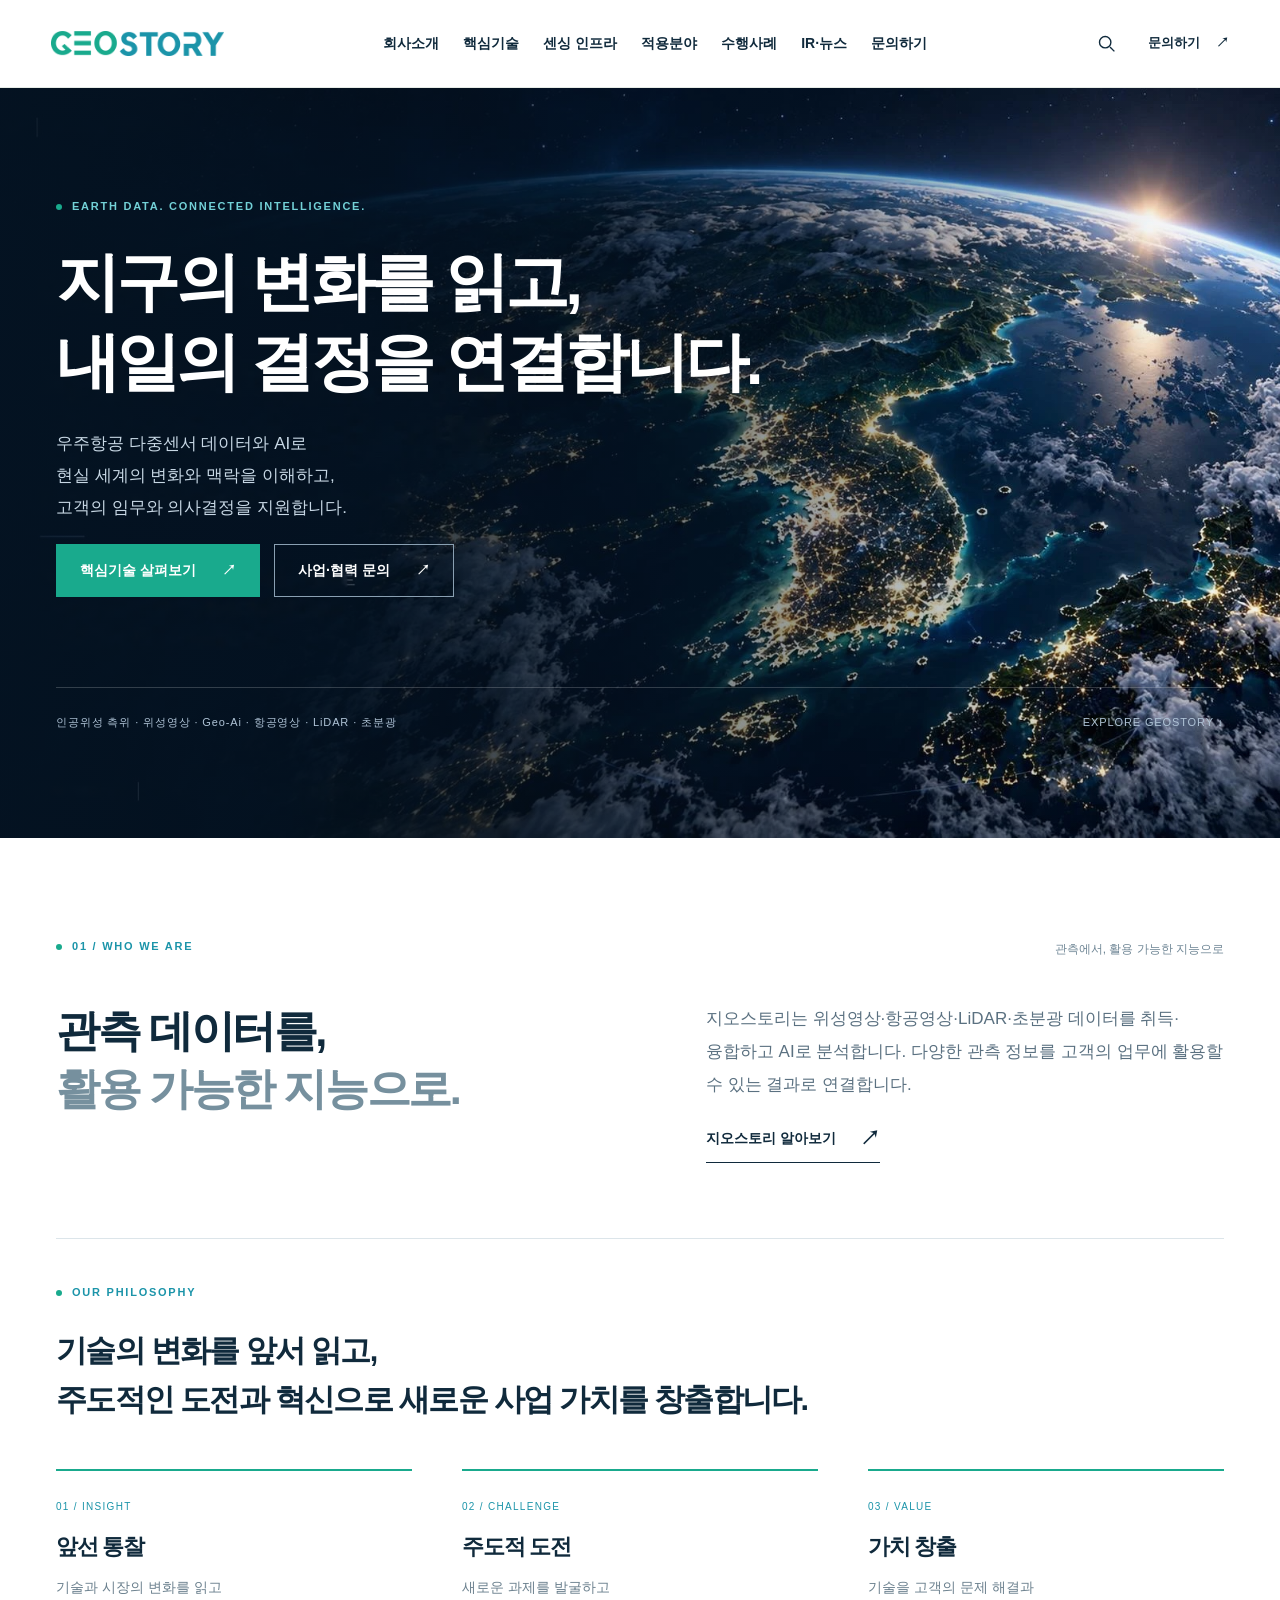
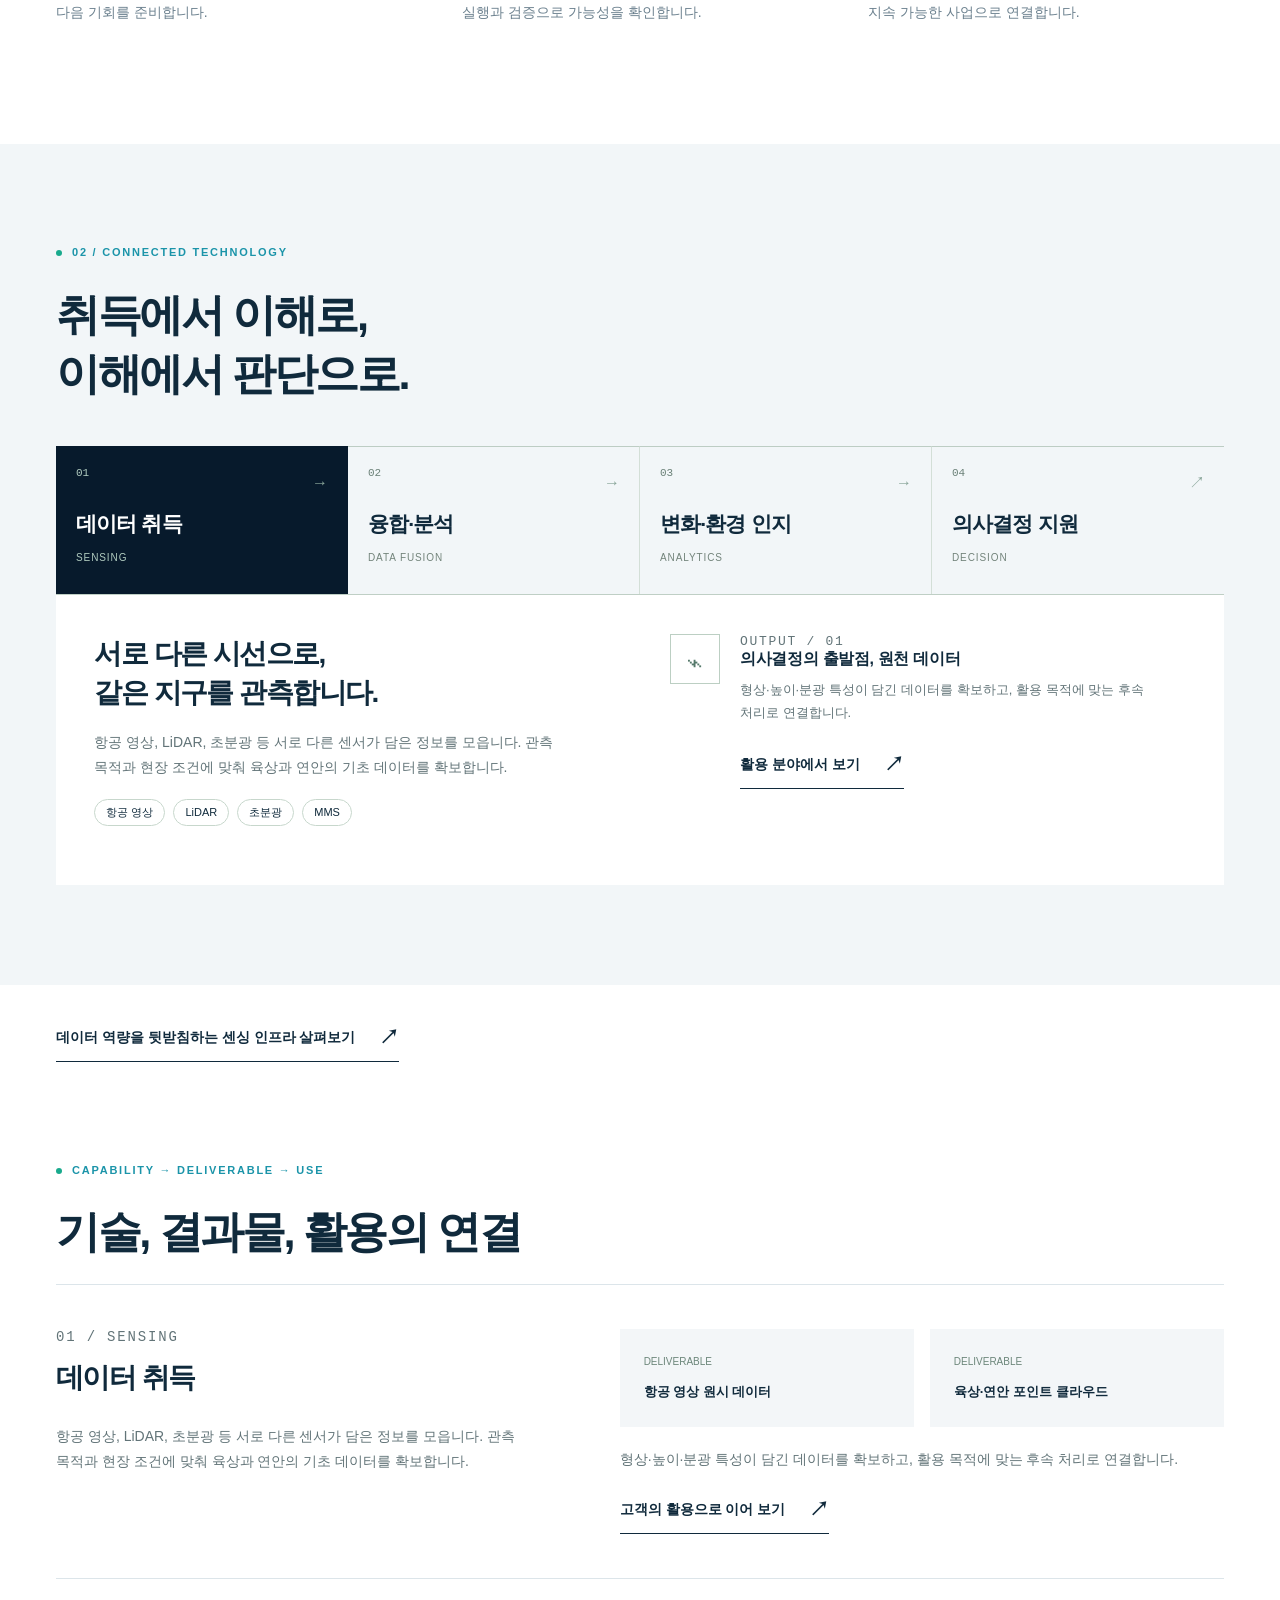
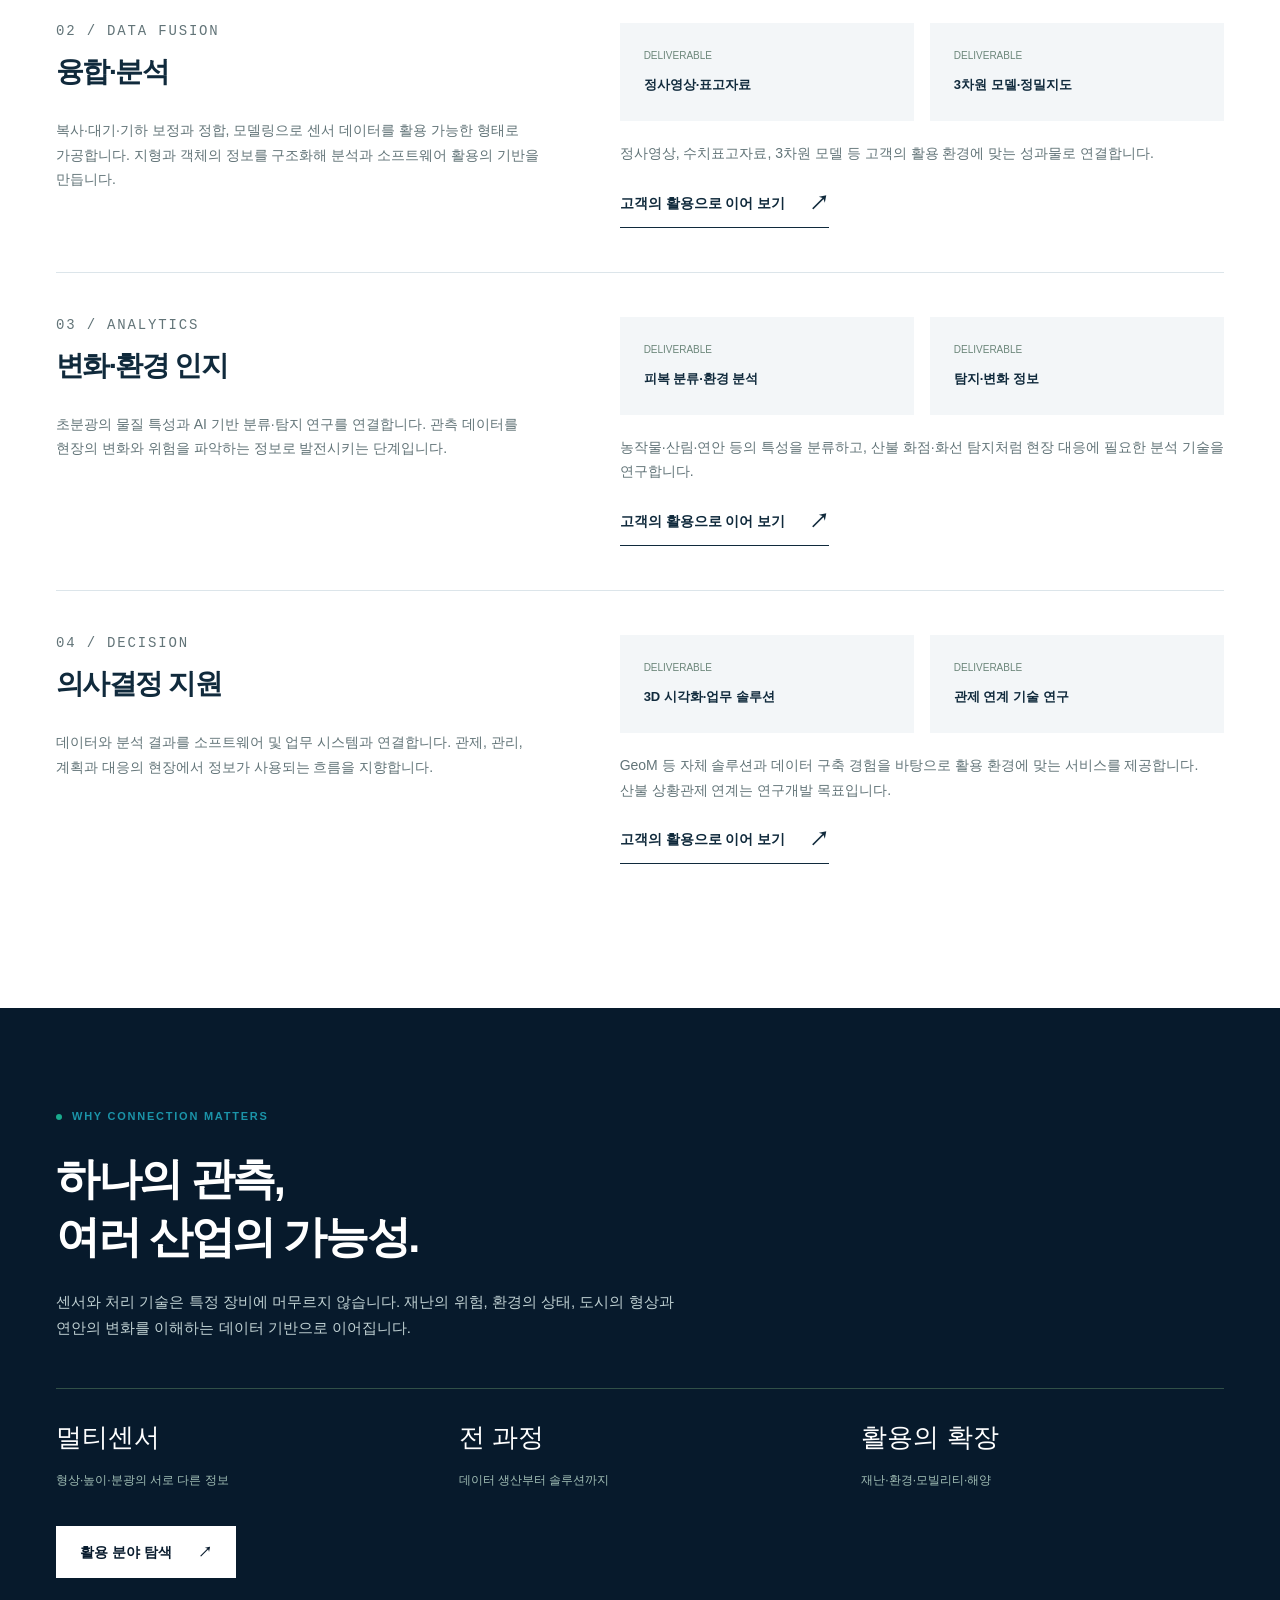
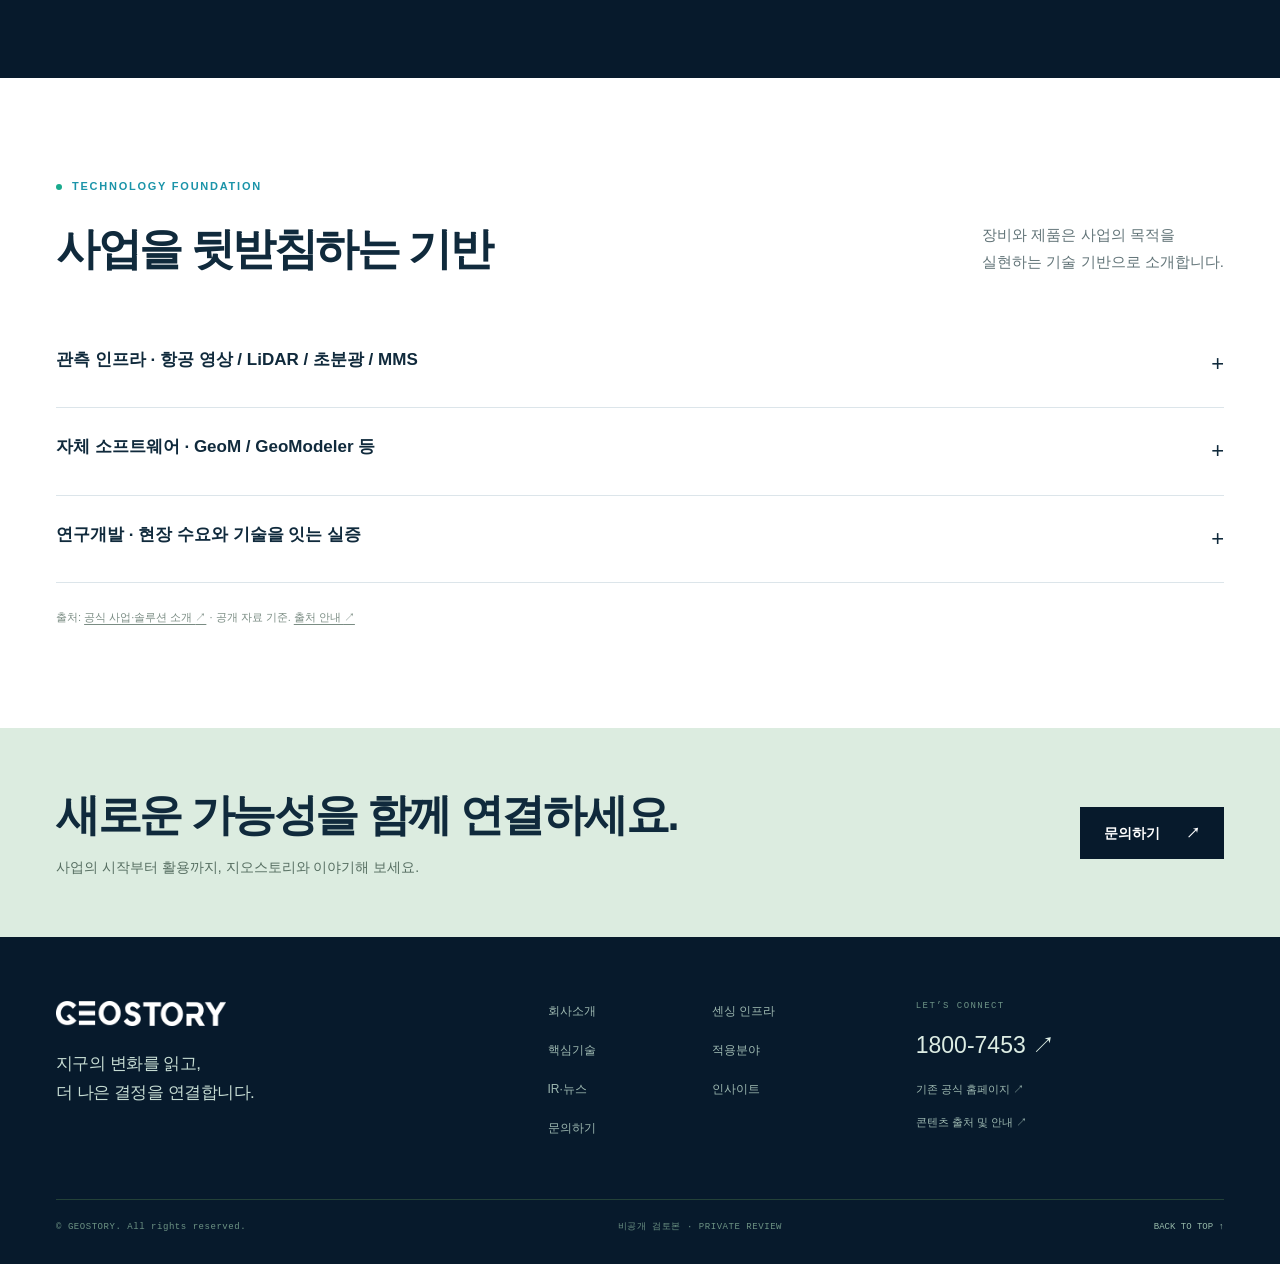
==== commit d7426185: "Update index.html" ====
--- a/index.html
+++ b/index.html
@@ -87,250 +87,199 @@
         </div>
         </div>
       <div class="chain-workspace">
-        <div class="chain" role="tablist" aria-label="사업 가치사슬 단계">
-          <button class="chain-step" id="stage-tab-0" role="tab" aria-selected="true" aria-controls="chain-panel" tabindex="0" data-stage="0"><span class="num">01</span><strong>데이터 취득</strong><small>SENSING</small></button>
-          <button class="chain-step" id="stage-tab-1" role="tab" aria-selected="false" aria-controls="chain-panel" tabindex="-1" data-stage="1"><span class="num">02</span><strong>융합·분석</strong><small>DATA FUSION</small></button>
-          <button class="chain-step" id="stage-tab-2" role="tab" aria-selected="false" aria-controls="chain-panel" tabindex="-1" data-stage="2"><span class="num">03</span><strong>변화·환경 인지</strong><small>ANALYTICS</small></button>
-          <button class="chain-step" id="stage-tab-3" role="tab" aria-selected="false" aria-controls="chain-panel" tabindex="-1" data-stage="3"><span class="num">04</span><strong>의사결정 지원</strong><small>DECISION</small></button>
-        </div>
-        <div id="chain-panel" class="chain-panel" role="tabpanel" tabindex="0" aria-labelledby="stage-tab-0">
-          <div data-panel="0">
-            <div class="fade-in">
-               <h3>    서로 다른 시선으로,<br>같은 지구를 관측합니다.</h3>
-               <p>     위성 영상 · 항공 영상, LiDAR, 초분광 등 서로 다른 센서가 담은 정보를 모읍니다. 관측 목적과 현장 조건에 맞춰 육상과 연안의 기초 데이터를 확보합니다.</p>
-              <div class="chip-list"><span>항공 영상</span><span>LiDAR</span><span>초분광</span><span>MMS</span></div>
-            </div>
-            <div class="stage-output fade-in"><span class="stage-icon" aria-hidden="true">⌁</span>
-              <div>
-                <p class="detail-label">OUTPUT / 01</p>
-                <h4>의사결정의 출발점, 원천 데이터</h4>
-                <p>형상·높이·분광 특성이 담긴 데이터를 확보하고, 활용 목적에 맞는 후속 처리로 연결합니다.</p>
-                <div style="margin-top:22px"><a class="text-link" href="#/solutions/marine">활용 분야에서 보기 <span aria-hidden="true">↗</span></a></div>
-              </div>
+         <div class="chain" role="tablist" aria-label="사업 가치사슬 단계">
+        <button class="chain-step" id="stage-tab-0" role="tab" aria-selected="true" aria-controls="chain-panel" tabindex="0" data-stage="0"><span class="num">01</span><strong>데이터 취득</strong><small>SENSING</small></button>
+        <button class="chain-step" id="stage-tab-1" role="tab" aria-selected="false" aria-controls="chain-panel" tabindex="-1" data-stage="1"><span class="num">02</span><strong>융합·분석</strong><small>DATA FUSION</small></button>
+        <button class="chain-step" id="stage-tab-2" role="tab" aria-selected="false" aria-controls="chain-panel" tabindex="-1" data-stage="2"><span class="num">03</span><strong>변화·환경 인지</strong><small>ANALYTICS</small></button>
+        <button class="chain-step" id="stage-tab-3" role="tab" aria-selected="false" aria-controls="chain-panel" tabindex="-1" data-stage="3"><span class="num">04</span><strong>의사결정 지원</strong><small>DECISION</small></button>
+      </div>
+      <div id="chain-panel" class="chain-panel" style="padding: clamp(24px, 3vw, 40px); box-sizing: border-box;" role="tabpanel" tabindex="0" aria-labelledby="stage-tab-0">
+        <div data-panel="0">
+          <div class="fade-in">
+  <h3>서로 다른 시선으로,<br>같은 지구를 관측합니다.</h3>
+  <p>항공 영상, LiDAR, 초분광 등 서로 다른 센서가 담은 정보를 모읍니다. 관측 목적과 현장 조건에 맞춰 육상과 연안의 기초 데이터를 확보합니다.</p>
+  <div class="chip-list">
+    <span>항공 영상</span>
+    <span>LiDAR</span>
+    <span>초분광</span>
+    <span>MMS</span>
+  </div>
+</div>
+          <div class="stage-output fade-in"><span class="stage-icon" aria-hidden="true">⌁</span>
+            <div>
+              <p class="detail-label">OUTPUT / 01</p>
+              <h4>의사결정의 출발점, 원천 데이터</h4>
+              <p>형상·높이·분광 특성이 담긴 데이터를 확보하고, 활용 목적에 맞는 후속 처리로 연결합니다.</p>
+              <div style="margin-top:22px"><a class="text-link" href="#/solutions/marine">활용 분야에서 보기 <span aria-hidden="true">↗</span></a></div>
             </div>
           </div>
-          <div data-panel="1" hidden="">
-            <div class="fade-in">
-              <h3>흩어진 데이터를,<br>연결 가능한 정보로.</h3>
-              <p>복사·대기·기하 보정과 정합, 모델링으로 센서 데이터를 활용 가능한 형태로 가공합니다. 지형과 객체의 정보를 구조화해 분석과 소프트웨어 활용의 기반을 만듭니다.</p>
-              <div class="chip-list"><span>정사 보정</span><span>정합·모델링</span><span>3D 데이터</span><span>품질 관리</span></div>
-            </div>
-            <div class="stage-output fade-in"><span class="stage-icon" aria-hidden="true">⊞</span>
-              <div>
-                <p class="detail-label">OUTPUT / 02</p>
-                <h4>분석할 수 있는 데이터 기반</h4>
-                <p>정사영상, 수치표고자료, 3차원 모델 등 고객의 활용 환경에 맞는 성과물로 연결합니다.</p>
-                <div style="margin-top:22px"><a class="text-link" href="#/solutions/mobility">활용 분야에서 보기 <span aria-hidden="true">↗</span></a></div>
-              </div>
-            </div>
+        </div>
+        <div data-panel="1" hidden="">
+          <div class="fade-in">
+            <h3>흩어진 데이터를,<br>연결 가능한 정보로.</h3>
+            <p>복사·대기·기하 보정과 정합, 모델링으로 센서 데이터를 활용 가능한 형태로 가공합니다. 지형과 객체의 정보를 구조화해 분석과 소프트웨어 활용의 기반을 만듭니다.</p>
+            <div class="chip-list"><span>정사 보정</span><span>정합·모델링</span><span>3D 데이터</span><span>품질 관리</span></div>
           </div>
-          <div data-panel="2" hidden="">
-            <div class="fade-in">
-              <h3>데이터 속 차이에서,<br>의미 있는 변화를 읽습니다.</h3>
-              <p>초분광의 물질 특성과 AI 기반 분류·탐지 연구를 연결합니다. 관측 데이터를 현장의 변화와 위험을 파악하는 정보로 발전시키는 단계입니다.</p>
-              <div class="chip-list"><span>초분광 분석</span><span>피복 분류</span><span>변화 탐지</span><span>AI 연구</span></div>
-            </div>
-            <div class="stage-output fade-in"><span class="stage-icon" aria-hidden="true">⌕</span>
-              <div>
-                <p class="detail-label">OUTPUT / 03</p>
-                <h4>무엇이, 어디에서 달라졌는가</h4>
-                <p>농작물·산림·연안 등의 특성을 분류하고, 산불 화점·화선 탐지처럼 현장 대응에 필요한 분석 기술을 연구합니다.</p>
-                <div style="margin-top:22px"><a class="text-link" href="#/solutions/environment">활용 분야에서 보기 <span aria-hidden="true">↗</span></a></div>
-              </div>
+          <div class="stage-output fade-in"><span class="stage-icon" aria-hidden="true">⊞</span>
+            <div>
+              <p class="detail-label">OUTPUT / 02</p>
+              <h4>분석할 수 있는 데이터 기반</h4>
+              <p>정사영상, 수치표고자료, 3차원 모델 등 고객의 활용 환경에 맞는 성과물로 연결합니다.</p>
+              <div style="margin-top:22px"><a class="text-link" href="#/solutions/mobility">활용 분야에서 보기 <span aria-hidden="true">↗</span></a></div>
             </div>
           </div>
-          <div data-panel="3" hidden="">
-            <div class="fade-in">
-              <h3>현장이 이해하고,<br>실제로 쓸 수 있는 결과로.</h3>
-              <p>데이터와 분석 결과를 소프트웨어 및 업무 시스템과 연결합니다. 관제, 관리, 계획과 대응의 현장에서 정보가 사용되는 흐름을 지향합니다.</p>
-              <div class="chip-list"><span>자체 소프트웨어</span><span>3D 시각화</span><span>관제 연계 연구</span><span>업무 활용</span></div>
-            </div>
-            <div class="stage-output fade-in"><span class="stage-icon" aria-hidden="true">↗</span>
-              <div>
-                <p class="detail-label">OUTPUT / 04</p>
-                <h4>고객의 업무로 이어지는 가치</h4>
-                <p>GeoM 등 자체 솔루션과 데이터 구축 경험을 바탕으로 활용 환경에 맞는 서비스를 제공합니다. 산불 상황관제 연계는 연구개발 목표입니다.</p>
-                <div style="margin-top:22px"><a class="text-link" href="#/solutions/safety">활용 분야에서 보기 <span aria-hidden="true">↗</span></a></div>
-              </div>
-            </div>
+        </div>
+        <div data-panel="2" hidden="">
+          <div class="fade-in">
+            <h3>데이터 속 차이에서,<br>의미 있는 변화를 읽습니다.</h3>
+            <p>초분광의 물질 특성과 AI 기반 분류·탐지 연구를 연결합니다. 관측 데이터를 현장의 변화와 위험을 파악하는 정보로 발전시키는 단계입니다.</p>
+            <div class="chip-list"><span>초분광 분석</span><span>피복 분류</span><span>변화 탐지</span><span>AI 연구</span></div>
           </div>
-        </div>
-      </div>
-      <div class="tech-visual-row">
-        <figure><img src="images/fusion.webp" alt="광학·SAR·항공·LiDAR 데이터 융합 개념도" loading="lazy">
-          <figcaption>다중센서 데이터 융합 / 회사소개자료 개념도</figcaption>
-        </figure>
-        <div>
-          <p class="eyebrow">PHYSICAL WORLD ONTOLOGY</p>
-          <h3>대상을 넘어,<br>관계와 맥락을 이해합니다.</h3>
-          <p>객체·위치·시간·관계를 연결해 서로 다른 데이터에 맥락을 더합니다. 현실 세계를 이해하고 판단에 활용하는 기술로 확장하고자 합니다.</p>
-          <div class="chip-list"><span>객체 Object</span><span>위치 Location</span><span>시간 Time</span><span>관계 Relationship</span></div><a class="text-link" href="#/business">핵심기술 자세히 보기 <span aria-hidden="true">↗</span></a>
-        </div>
-      </div>
-    </div>
-  </section>
-  <section class="infra-home section">
-    <div class="wrap">
-      <div>
-        <p class="eyebrow">SENSING INFRASTRUCTURE</p>
-        <h2>데이터의 가능성을 넓히는<br>지오스토리의 센싱 인프라.</h2>
-        <p>항공 플랫폼 · 멀티센서 시스템 · 현장·이동형 관측 · 정밀 관측 지원</p><a class="btn btn-dark" href="#/infrastructure">센싱 인프라 살펴보기 <span aria-hidden="true">↗</span></a>
-      </div><img src="images/equipment/29.webp" alt="지오스토리 항공 관측 플랫폼" loading="lazy">
-    </div>
-  </section>
-  <section class="section design-applications">
-    <div class="wrap">
-      <div class="section-head">
-        <div>
-          <p class="eyebrow">03 / APPLICATIONS</p>
-          <h2>고객의 과제에서<br>기술의 쓰임을 찾습니다.</h2>
-        </div>
-        <p>해결 과제와 기술, 고객 가치의 연결.</p>
-      </div>
-      <div class="design-tabs" role="tablist" aria-label="적용 분야">
-        <button role="tab" id="field-tab-0" aria-selected="true" aria-controls="design-field-panel" tabindex="0" data-design-field="0">국방·안보<span>01</span></button>
-        <button role="tab" id="field-tab-1" aria-selected="false" aria-controls="design-field-panel" tabindex="-1" data-design-field="1">모빌리티·항공<span>02</span></button>
-        <button role="tab" id="field-tab-2" aria-selected="false" aria-controls="design-field-panel" tabindex="-1" data-design-field="2">해양·환경<span>03</span></button>
-        <button role="tab" id="field-tab-3" aria-selected="false" aria-controls="design-field-panel" tabindex="-1" data-design-field="3">재난·안전<span>04</span></button>
-      </div>
-      <div id="design-field-panel" class="design-field-panel" role="tabpanel" aria-labelledby="field-tab-0">
-        <div data-panel="0">
-          <figure><img src="images/defense-scenario.webp" alt="국방·안보 활용 개념 이미지" loading="lazy">
-            <figcaption>적용 가능 시나리오</figcaption>
-          </figure>
-          <div class="field-copy"><span class="eyebrow">DEFENSE &amp; SECURITY</span>
-            <h3>넓은 지역과 주요 시설의 변화를 어떻게 파악할 것인가?</h3>
-            <dl>
-              <dt>연결되는 기술</dt>
-              <dd>다중센서 융합 · 시계열 변화탐지 · 환경인지</dd>
-              <dt>고객에게 전달하는 가치</dt>
-              <dd>지형·시설의 현황을 이해하고 계획과 대응 판단을 지원하는 방향입니다.</dd>
-            </dl><a class="text-link" href="#/business">관련 기술·사례 살펴보기 <span aria-hidden="true">↗</span></a>
+          <div class="stage-output fade-in"><span class="stage-icon" aria-hidden="true">⌕</span>
+            <div>
+              <p class="detail-label">OUTPUT / 03</p>
+              <h4>무엇이, 어디에서 달라졌는가</h4>
+              <p>농작물·산림·연안 등의 특성을 분류하고, 산불 화점·화선 탐지처럼 현장 대응에 필요한 분석 기술을 연구합니다.</p>
+              <div style="margin-top:22px"><a class="text-link" href="#/solutions/environment">활용 분야에서 보기 <span aria-hidden="true">↗</span></a></div>
+            </div>
           </div>
         </div>
-        <div data-panel="1" hidden="">
-          <figure><img src="images/mobility.jpg" alt="모빌리티·항공 활용 개념 이미지" loading="lazy">
-            <figcaption>공개 연구·수행 영역</figcaption>
-          </figure>
-          <div class="field-copy"><span class="eyebrow">MOBILITY &amp; AVIATION</span>
-            <h3>변화하는 이동 환경을 어떻게 데이터로 연결할 것인가?</h3>
-            <dl>
-              <dt>연결되는 기술</dt>
-              <dd>항공·LiDAR 데이터 · 정밀지도 · 3차원 모델링</dd>
-              <dt>고객에게 전달하는 가치</dt>
-              <dd>이동과 운영에 필요한 데이터 기반을 구축하고 갱신하는 연구·수행 역량을 연결합니다.</dd>
-            </dl><a class="text-link" href="#/solutions/mobility">관련 기술·사례 살펴보기 <span aria-hidden="true">↗</span></a>
+        <div data-panel="3" hidden="">
+          <div class="fade-in">
+            <h3>현장이 이해하고,<br>실제로 쓸 수 있는 결과로.</h3>
+            <p>데이터와 분석 결과를 소프트웨어 및 업무 시스템과 연결합니다. 관제, 관리, 계획과 대응의 현장에서 정보가 사용되는 흐름을 지향합니다.</p>
+            <div class="chip-list"><span>자체 소프트웨어</span><span>3D 시각화</span><span>관제 연계 연구</span><span>업무 활용</span></div>
           </div>
-        </div>
-        <div data-panel="2" hidden="">
-          <figure><img src="images/marine-scenario.webp" alt="해양·환경 활용 개념 이미지" loading="lazy">
-            <figcaption>수행 영역 · 이미지는 개념도</figcaption>
-          </figure>
-          <div class="field-copy"><span class="eyebrow">OCEAN &amp; ENVIRONMENT</span>
-            <h3>육지와 바다의 경계, 환경의 변화를 어떻게 읽을 것인가?</h3>
-            <dl>
-              <dt>연결되는 기술</dt>
-              <dd>항공 수심 센싱 · 초분광 분석 · 지형 데이터</dd>
-              <dt>고객에게 전달하는 가치</dt>
-              <dd>연안과 환경의 특성을 파악하고 관리에 활용할 수 있는 정보를 제공합니다.</dd>
-            </dl><a class="text-link" href="#/solutions/marine">관련 기술·사례 살펴보기 <span aria-hidden="true">↗</span></a>
+          <div class="stage-output fade-in"><span class="stage-icon" aria-hidden="true">↗</span>
+            <div>
+              <p class="detail-label">OUTPUT / 04</p>
+              <h4>고객의 업무로 이어지는 가치</h4>
+              <p>GeoM 등 자체 솔루션과 데이터 구축 경험을 바탕으로 활용 환경에 맞는 서비스를 제공합니다. 산불 상황관제 연계는 연구개발 목표입니다.</p>
+              <div style="margin-top:22px"><a class="text-link" href="#/solutions/safety">활용 분야에서 보기 <span aria-hidden="true">↗</span></a></div>
+            </div>
           </div>
         </div>
-        <div data-panel="3" hidden="">
-          <figure><img src="images/disaster-scenario.webp" alt="재난·안전 활용 개념 이미지" loading="lazy">
-            <figcaption>연구개발 · 이미지는 개념도</figcaption>
-          </figure>
-          <div class="field-copy"><span class="eyebrow">DISASTER &amp; SAFETY</span>
-            <h3>재난의 발생과 확산을 어떻게 빠르게 이해할 것인가?</h3>
-            <dl>
-              <dt>연결되는 기술</dt>
-              <dd>AI 객체·변화탐지 · 센서 분석 · 상황관제 연계</dd>
-              <dt>고객에게 전달하는 가치</dt>
-              <dd>산불 탐지와 분석 연구를 통해 대응에 필요한 정보의 활용 가능성을 검증합니다.</dd>
-            </dl><a class="text-link" href="#/solutions/safety">관련 기술·사례 살펴보기 <span aria-hidden="true">↗</span></a>
-          </div>
-        </div>
-      </div>
-    </div>
-  </section>
-  <section class="section design-cases">
-    <div class="wrap">
-      <div class="section-head">
-        <div>
-          <p class="eyebrow">04 / PROOF OF CAPABILITY</p>
-          <h2>수행과 실증으로<br>쌓아온 역량.</h2>
-        </div><a class="text-link" href="#/cases">수행사례 살펴보기 <span aria-hidden="true">↗</span></a>
-      </div>
-      <div class="case-design-grid"><a class="case-design-card" href="#/solutions/safety">
-          <div class="case-photo"><img src="images/fire-ai.webp" alt="산불 대응을 위한 AI 분석 연구 소개 이미지" loading="lazy"></div><span class="case-status">연구개발</span>
-          <h3>산불 대응을 위한 AI 분석 연구</h3>
-          <p>화점·화선 자동 탐지와 상황관제 연계 기술 연구.</p><span class="text-link">과제·기술·수행 범위 보기 ↗</span>
-        </a><a class="case-design-card" href="#/solutions/mobility">
-          <div class="case-photo"><img src="images/mobility.jpg" alt="자율협력주행을 위한 데이터 구축 소개 이미지" loading="lazy"></div><span class="case-status">공개 R&amp;D 이력</span>
-          <h3>자율협력주행을 위한 데이터 구축</h3>
-          <p>정밀지도와 정적 데이터 기반을 연결한 연구 수행.</p><span class="text-link">과제·기술·수행 범위 보기 ↗</span>
-        </a><a class="case-design-card" href="#/solutions/marine">
-          <div class="case-photo"><img src="images/coast.jpg" alt="항공 기반 연안 데이터 기술 소개 이미지" loading="lazy"></div><span class="case-status">공개 R&amp;D 이력</span>
-          <h3>항공 기반 연안 데이터 기술</h3>
-          <p>수심 센싱과 운영·처리 기술의 연구개발.</p><span class="text-link">과제·기술·수행 범위 보기 ↗</span>
-        </a></div>
-      <p class="design-note"></p>
-    </div>
-  </section>
-  <section class="section design-growth">
-    <div class="wrap">
-      <p class="eyebrow">05 / GROWTH DIRECTION</p>
-      <div class="growth-head">
-        <h2>데이터 역량을 기반으로,<br>AI와 서비스의 가치를<br>넓혀갑니다.</h2>
-        <div>
-          <p>축적한 데이터 취득·처리 역량을 바탕으로 AI 분석을 고도화하고, 지식화와 플랫폼·서비스로의 확장을 추진합니다.</p><a class="text-link" href="#/ir">사업과 성장 방향 살펴보기 <span aria-hidden="true">↗</span></a>
-        </div>
-      </div>
-      <div class="growth-track">
-        <div><small>FOUNDATION</small>
-          <h3>데이터 기반</h3>
-          <p>취득·처리·품질 역량</p>
-        </div>
-        <div><small>INTELLIGENCE</small>
-          <h3>AI 분석·지식화</h3>
-          <p>변화·환경·맥락의 이해</p>
-        </div>
-        <div><small>EXPANSION</small>
-          <h3>플랫폼·서비스</h3>
-          <p>반복 활용과 업무 연결</p>
-        </div>
-      </div>
-      <p class="design-note"></p>
-    </div>
-  </section>
-  <section class="section">
-    <div class="wrap">
-      <div class="section-head">
-        <div>
-          <p class="eyebrow">06 / NEWS &amp; RESOURCES</p>
-          <h2>지오스토리의 다음 이야기</h2>
-        </div><a class="text-link" href="#/insights">뉴스·공개 자료 보기 <span aria-hidden="true">↗</span></a>
-      </div>
-      <div class="grid-3 news-grid"><a class="news-card" href="#/solutions/safety">
-          <div class="meta"><span>사업 소식</span><span>2026.04.21</span></div>
-          <h3>민간항공기를 활용한 산불 감시 및 분석</h3><span class="text-link">자세히 보기 ↗</span>
-        </a><a class="news-card" href="#/solutions/safety">
-          <div class="meta"><span>R&amp;D</span><span>2026.04.21</span></div>
-          <h3>산불 화선 자동 탐지와 상황관제 시스템의 연결</h3><span class="text-link">자세히 보기 ↗</span>
-        </a><a class="news-card" href="#/ir">
-          <div class="meta"><span>자료실</span><span>2026.04.23</span></div>
-          <h3>GEOSTORY 2026 국문 브로셔</h3><span class="text-link">자세히 보기 ↗</span>
-        </a></div>
-    </div>
-  </section>
-  <section class="design-contact">
-    <div class="wrap">
-      <p class="eyebrow">LET'S CONNECT</p>
-      <h2>다음 가능성을,<br>지오스토리와 연결하세요.</h2>
-      <div class="contact-paths"><a href="#/contact"><strong>사업 문의 ↗</strong><span>고객의 과제와 사업 기회</span></a><a href="#/contact"><strong>기술협력 ↗</strong><span>공동 연구와 기술의 연결</span></a><a href="#/contact"><strong>IR 문의 ↗</strong><span>사업 구조와 성장의 이해</span></a></div>
-    </div>
-  </section>
-</div>
+      </div>
+    </div>
+  </div>
+</section>
+<div class="infra-shortcut wrap"><a class="text-link" href="#/infrastructure">데이터 역량을 뒷받침하는 센싱 인프라 살펴보기 <span aria-hidden="true">↗</span></a></div>
+<section class="section" id="capabilities">
+  <div class="wrap">
+    <p class="eyebrow">CAPABILITY → DELIVERABLE → USE</p>
+    <h2>기술, 결과물, 활용의 연결</h2>
+    <article class="business-detail" id="capability-sensing">
+      <div>
+        <p class="detail-label">01 / SENSING</p>
+        <h3>데이터 취득</h3>
+        <p>항공 영상, LiDAR, 초분광 등 서로 다른 센서가 담은 정보를 모읍니다. 관측 목적과 현장 조건에 맞춰 육상과 연안의 기초 데이터를 확보합니다.</p>
+      </div>
+      <div>
+        <div class="deliverables">
+          <div class="deliverable"><small>DELIVERABLE</small><strong>항공 영상 원시 데이터</strong></div>
+          <div class="deliverable"><small>DELIVERABLE</small><strong>육상·연안 포인트 클라우드</strong></div>
+        </div>
+        <p class="small" style="margin:20px 0">형상·높이·분광 특성이 담긴 데이터를 확보하고, 활용 목적에 맞는 후속 처리로 연결합니다.</p><a class="text-link" href="#/solutions/marine">고객의 활용으로 이어 보기 <span aria-hidden="true">↗</span></a>
+      </div>
+    </article>
+    <article class="business-detail" id="capability-fusion">
+      <div>
+        <p class="detail-label">02 / DATA FUSION</p>
+        <h3>융합·분석</h3>
+        <p>복사·대기·기하 보정과 정합, 모델링으로 센서 데이터를 활용 가능한 형태로 가공합니다. 지형과 객체의 정보를 구조화해 분석과 소프트웨어 활용의 기반을 만듭니다.</p>
+      </div>
+      <div>
+        <div class="deliverables">
+          <div class="deliverable"><small>DELIVERABLE</small><strong>정사영상·표고자료</strong></div>
+          <div class="deliverable"><small>DELIVERABLE</small><strong>3차원 모델·정밀지도</strong></div>
+        </div>
+        <p class="small" style="margin:20px 0">정사영상, 수치표고자료, 3차원 모델 등 고객의 활용 환경에 맞는 성과물로 연결합니다.</p><a class="text-link" href="#/solutions/mobility">고객의 활용으로 이어 보기 <span aria-hidden="true">↗</span></a>
+      </div>
+    </article>
+    <article class="business-detail" id="capability-analysis">
+      <div>
+        <p class="detail-label">03 / ANALYTICS</p>
+        <h3>변화·환경 인지</h3>
+        <p>초분광의 물질 특성과 AI 기반 분류·탐지 연구를 연결합니다. 관측 데이터를 현장의 변화와 위험을 파악하는 정보로 발전시키는 단계입니다.</p>
+      </div>
+      <div>
+        <div class="deliverables">
+          <div class="deliverable"><small>DELIVERABLE</small><strong>피복 분류·환경 분석</strong></div>
+          <div class="deliverable"><small>DELIVERABLE</small><strong>탐지·변화 정보</strong></div>
+        </div>
+        <p class="small" style="margin:20px 0">농작물·산림·연안 등의 특성을 분류하고, 산불 화점·화선 탐지처럼 현장 대응에 필요한 분석 기술을 연구합니다.</p><a class="text-link" href="#/solutions/environment">고객의 활용으로 이어 보기 <span aria-hidden="true">↗</span></a>
+      </div>
+    </article>
+    <article class="business-detail" id="capability-decision">
+      <div>
+        <p class="detail-label">04 / DECISION</p>
+        <h3>의사결정 지원</h3>
+        <p>데이터와 분석 결과를 소프트웨어 및 업무 시스템과 연결합니다. 관제, 관리, 계획과 대응의 현장에서 정보가 사용되는 흐름을 지향합니다.</p>
+      </div>
+      <div>
+        <div class="deliverables">
+          <div class="deliverable"><small>DELIVERABLE</small><strong>3D 시각화·업무 솔루션</strong></div>
+          <div class="deliverable"><small>DELIVERABLE</small><strong>관제 연계 기술 연구</strong></div>
+        </div>
+        <p class="small" style="margin:20px 0">GeoM 등 자체 솔루션과 데이터 구축 경험을 바탕으로 활용 환경에 맞는 서비스를 제공합니다. 산불 상황관제 연계는 연구개발 목표입니다.</p><a class="text-link" href="#/solutions/safety">고객의 활용으로 이어 보기 <span aria-hidden="true">↗</span></a>
+      </div>
+    </article>
+  </div>
+</section>
+<section class="section dark-section">
+  <div class="wrap">
+    <p class="eyebrow">WHY CONNECTION MATTERS</p>
+    <h2>하나의 관측,<br>여러 산업의 가능성.</h2>
+    <p class="light" style="max-width:630px;font-size:15px">센서와 처리 기술은 특정 장비에 머무르지 않습니다. 재난의 위험, 환경의 상태, 도시의 형상과 연안의 변화를 이해하는 데이터 기반으로 이어집니다.</p>
+    <div class="metric-ribbon">
+      <div><strong>멀티센서</strong>
+        <p>형상·높이·분광의 서로 다른 정보</p>
+      </div>
+      <div><strong>전 과정</strong>
+        <p>데이터 생산부터 솔루션까지</p>
+      </div>
+      <div><strong>활용의 확장</strong>
+        <p>재난·환경·모빌리티·해양</p>
+      </div>
+    </div>
+    <div style="margin-top:35px"><a class="btn btn-light" href="#/solutions">활용 분야 탐색 <span aria-hidden="true">↗</span></a></div>
+  </div>
+</section>
+<section class="section" id="technology">
+  <div class="wrap">
+    <div class="section-head">
+      <div>
+        <p class="eyebrow">TECHNOLOGY FOUNDATION</p>
+        <h2>사업을 뒷받침하는 기반</h2>
+      </div>
+      <p>장비와 제품은 사업의 목적을<br>실현하는 기술 기반으로 소개합니다.</p>
+    </div>
+    <details class="capability-details">
+      <summary>관측 인프라 · 항공 영상 / LiDAR / 초분광 / MMS</summary>
+      <div class="details-body">육상과 연안 등 현장 조건에 맞는 센서 데이터를 확보하는 기반입니다. 장비소개 페이지에서 장비의 종류와 공개 제원을 확인할 수 있습니다.<p style="margin:16px 0 0"><a class="text-link" href="#/equipment">장비소개·상세 제원 보기 <span aria-hidden="true">↗</span></a></p>
+      </div>
+    </details>
+    <details class="capability-details">
+      <summary>자체 소프트웨어 · GeoM / GeoModeler 등</summary>
+      <div class="details-body">공식 홈페이지에 Geo3Di, GeoModeler, GeoM, GeoPhoto, Hyperspectral Analysis, GeoCadMap 등 자체 소프트웨어가 소개되어 있습니다. 제품의 세부 기능과 적용 범위는 각 공식 소개를 기준으로 확인합니다.<p style="margin:16px 0 0"><a class="text-link" href="https://www.geostory.co.kr/business/business_11__3.html" target="_blank" rel="noopener noreferrer">GeoM 공식 소개 <span aria-hidden="true">↗</span></a></p>
+      </div>
+    </details>
+    <details class="capability-details">
+      <summary>연구개발 · 현장 수요와 기술을 잇는 실증</summary>
+      <div class="details-body">항공수심장비, 블루카본, 자율협력주행용 정밀지도, 초분광·AI 토지분류, 하천관리 기술 등 다양한 공개 연구 이력을 보유하고 있습니다. 연구 목표와 상용 서비스는 구분해 이해해야 합니다.<p style="margin:16px 0 0"><a class="text-link" href="https://www.geostory.co.kr/business/business_10.html" target="_blank" rel="noopener noreferrer">공개 R&amp;D 이력 <span aria-hidden="true">↗</span></a></p>
+      </div>
+    </details>
+    <p class="source-note">출처: <a class="" href="https://www.geostory.co.kr/main/main.html" target="_blank" rel="noopener noreferrer">공식 사업·솔루션 소개 <span aria-hidden="true">↗</span></a> · 공개 자료 기준. <a class="" href="#/sources">출처 안내 <span aria-hidden="true">↗</span></a></p>
+  </div>
+</section>
+<section class="cta-band">
+  <div class="wrap">
+    <div>
+      <h2>새로운 가능성을 함께 연결하세요.</h2>
+      <p>사업의 시작부터 활용까지, 지오스토리와 이야기해 보세요.</p>
+    </div><a class="btn btn-dark" href="#/contact">문의하기 <span aria-hidden="true">↗</span></a>
+  </div>
+</section>
 </div>
 
 <!-- ████████████████████████████████████████████████████████████
@@ -528,11 +477,16 @@
       </div>
       <div id="chain-panel" class="chain-panel" role="tabpanel" tabindex="0" aria-labelledby="stage-tab-0">
         <div data-panel="0">
-          <div class="fade-in">
-            <h3>서로 다른 시선으로,<br>같은 지구를 관측합니다.</h3>
-            <p>항공 영상, LiDAR, 초분광 등 서로 다른 센서가 담은 정보를 모읍니다. 관측 목적과 현장 조건에 맞춰 육상과 연안의 기초 데이터를 확보합니다.</p>
-            <div class="chip-list"><span>항공 영상</span><span>LiDAR</span><span>초분광</span><span>MMS</span></div>
-          </div>
+          <div class="fade-in" style="padding-left: 24px;">
+  <h3>서로 다른 시선으로,<br>같은 지구를 관측합니다.</h3>
+  <p>항공 영상, LiDAR, 초분광 등 서로 다른 센서가 담은 정보를 모읍니다. 관측 목적과 현장 조건에 맞춰 육상과 연안의 기초 데이터를 확보합니다.</p>
+  <div class="chip-list">
+    <span>항공 영상</span>
+    <span>LiDAR</span>
+    <span>초분광</span>
+    <span>MMS</span>
+  </div>
+</div>
           <div class="stage-output fade-in"><span class="stage-icon" aria-hidden="true">⌁</span>
             <div>
               <p class="detail-label">OUTPUT / 01</p>
